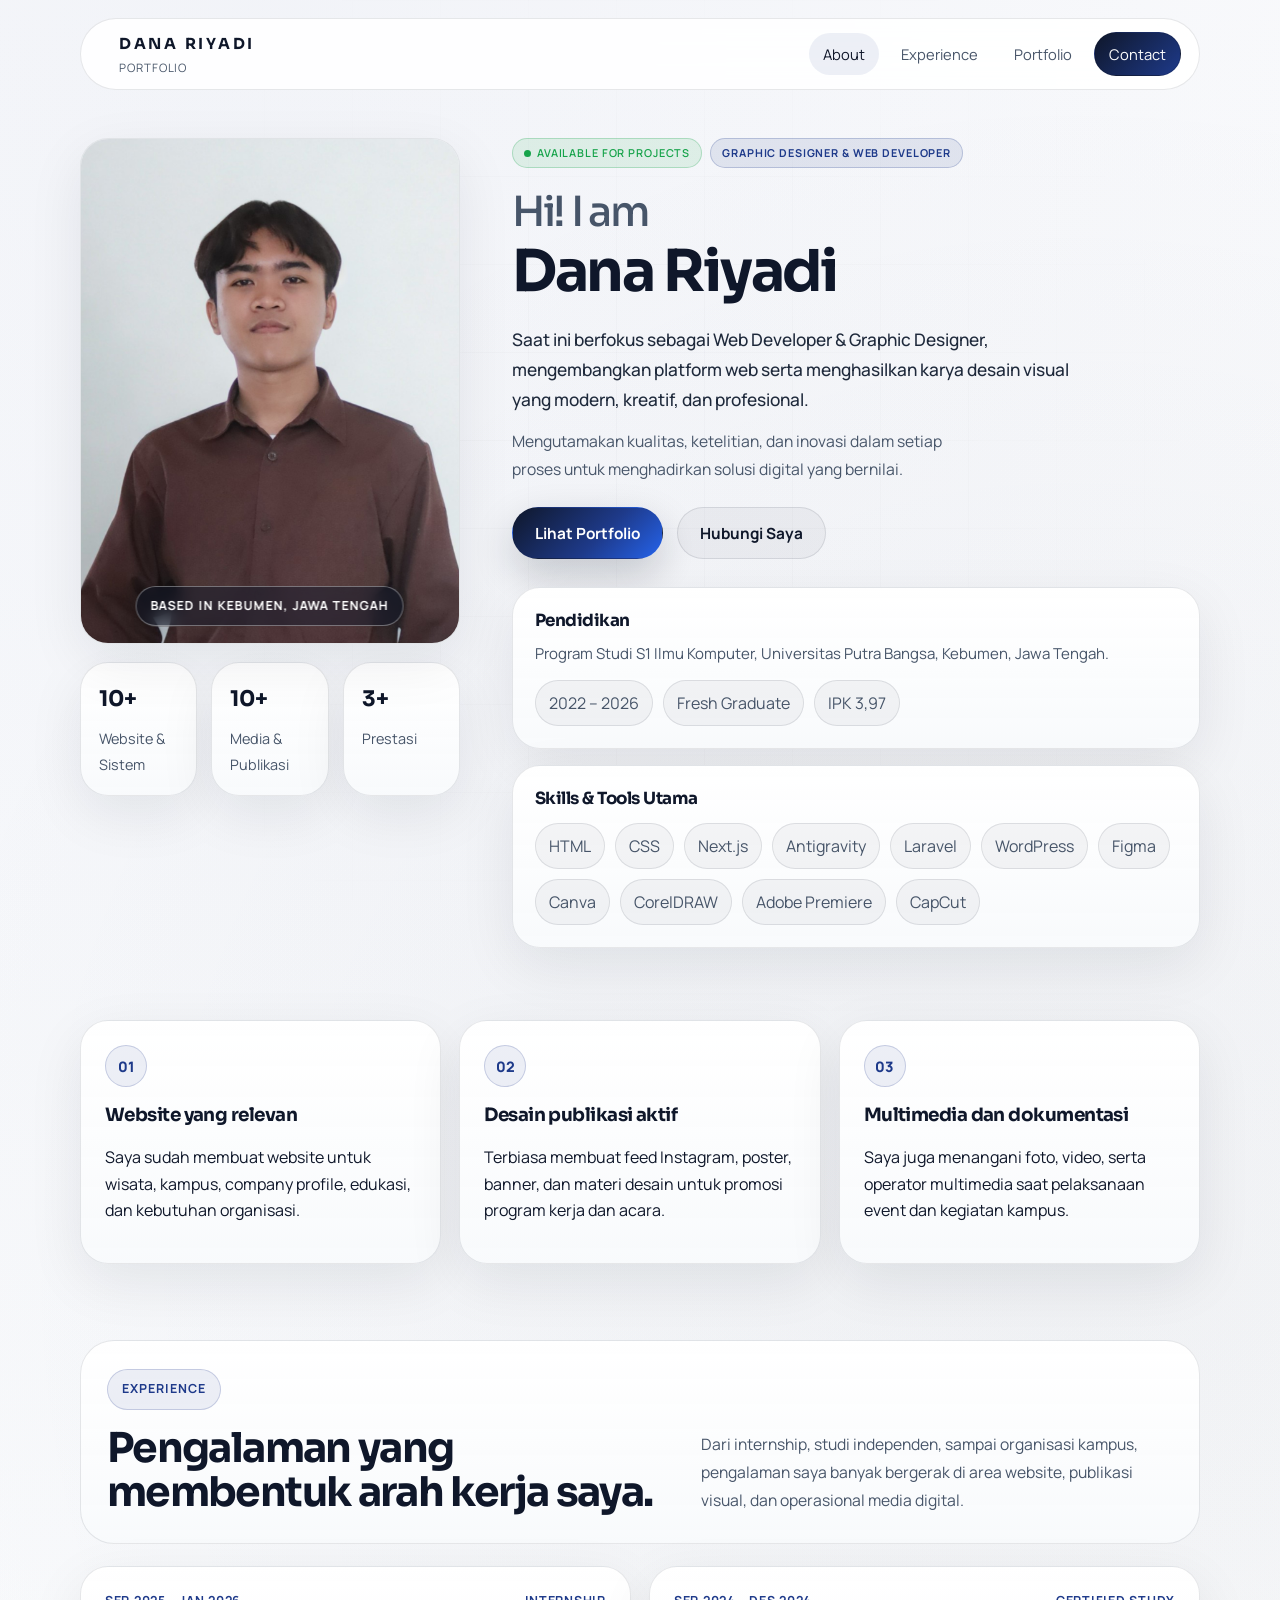
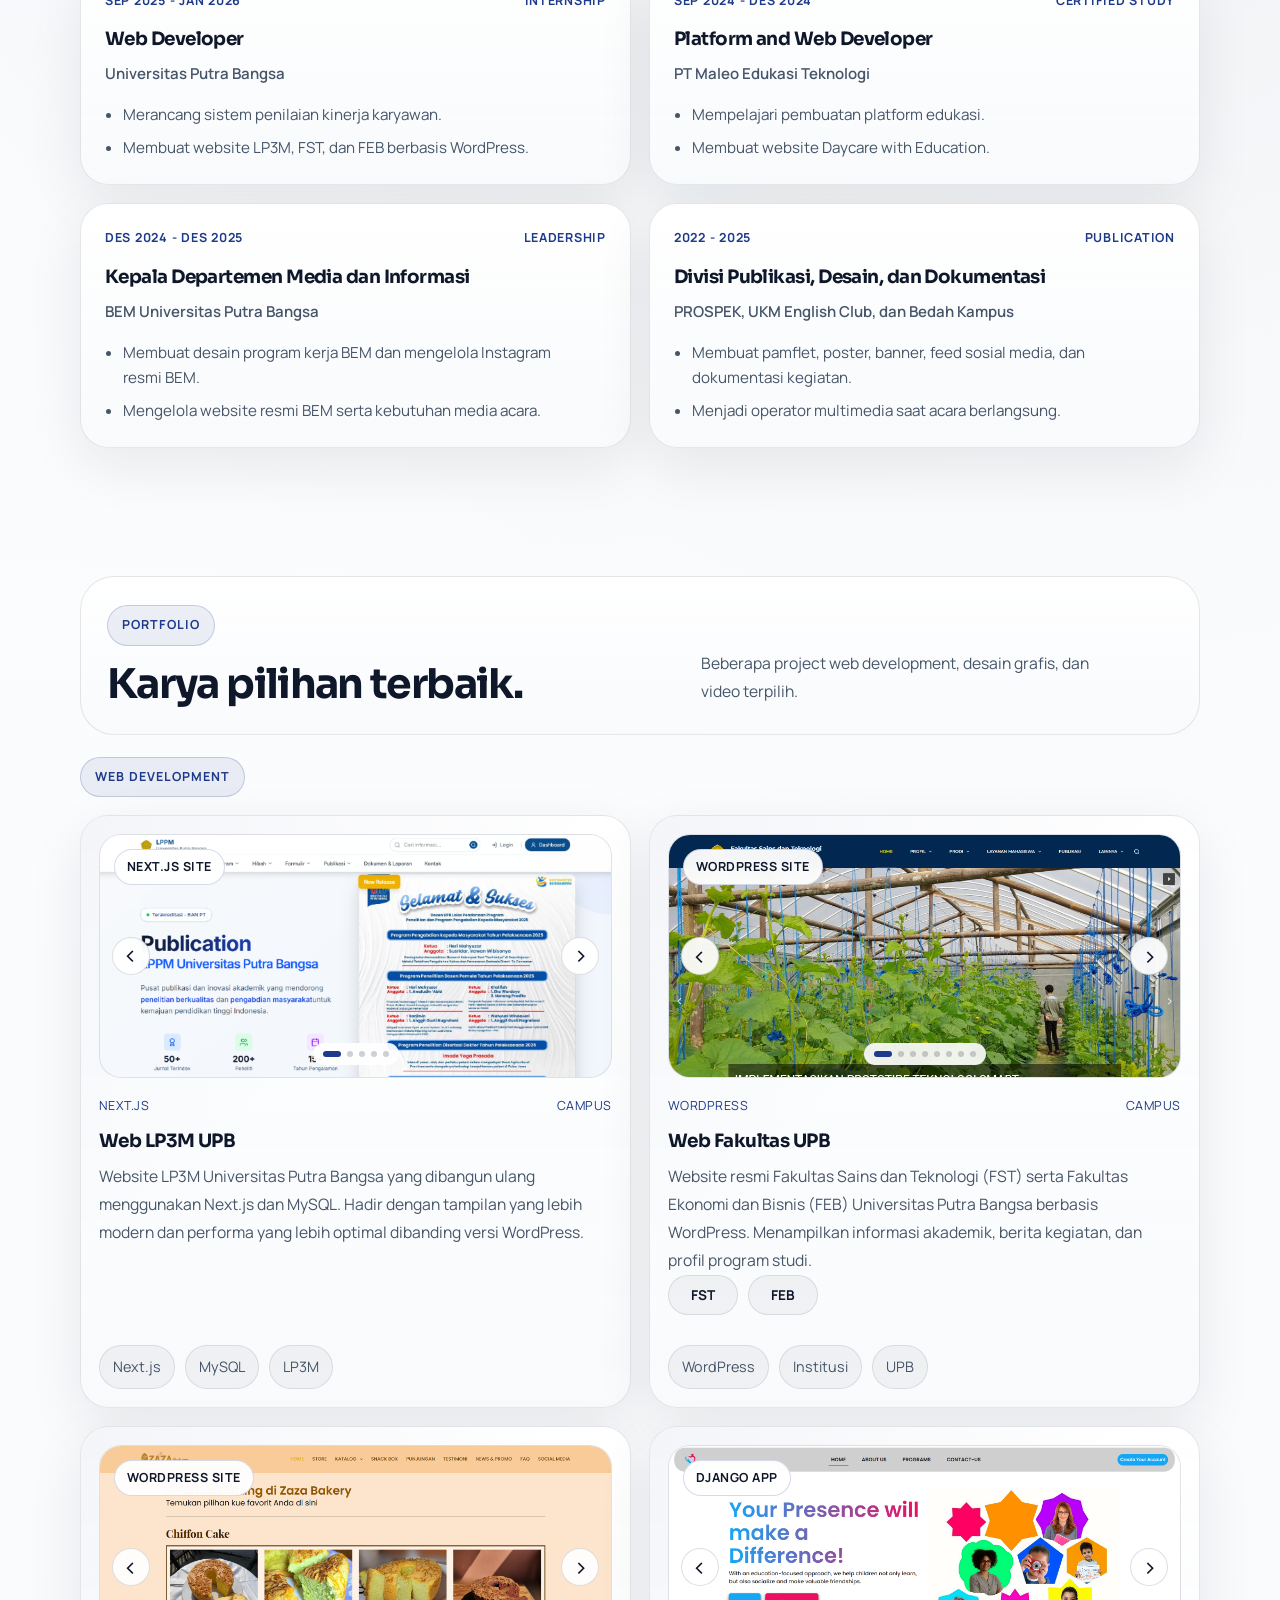
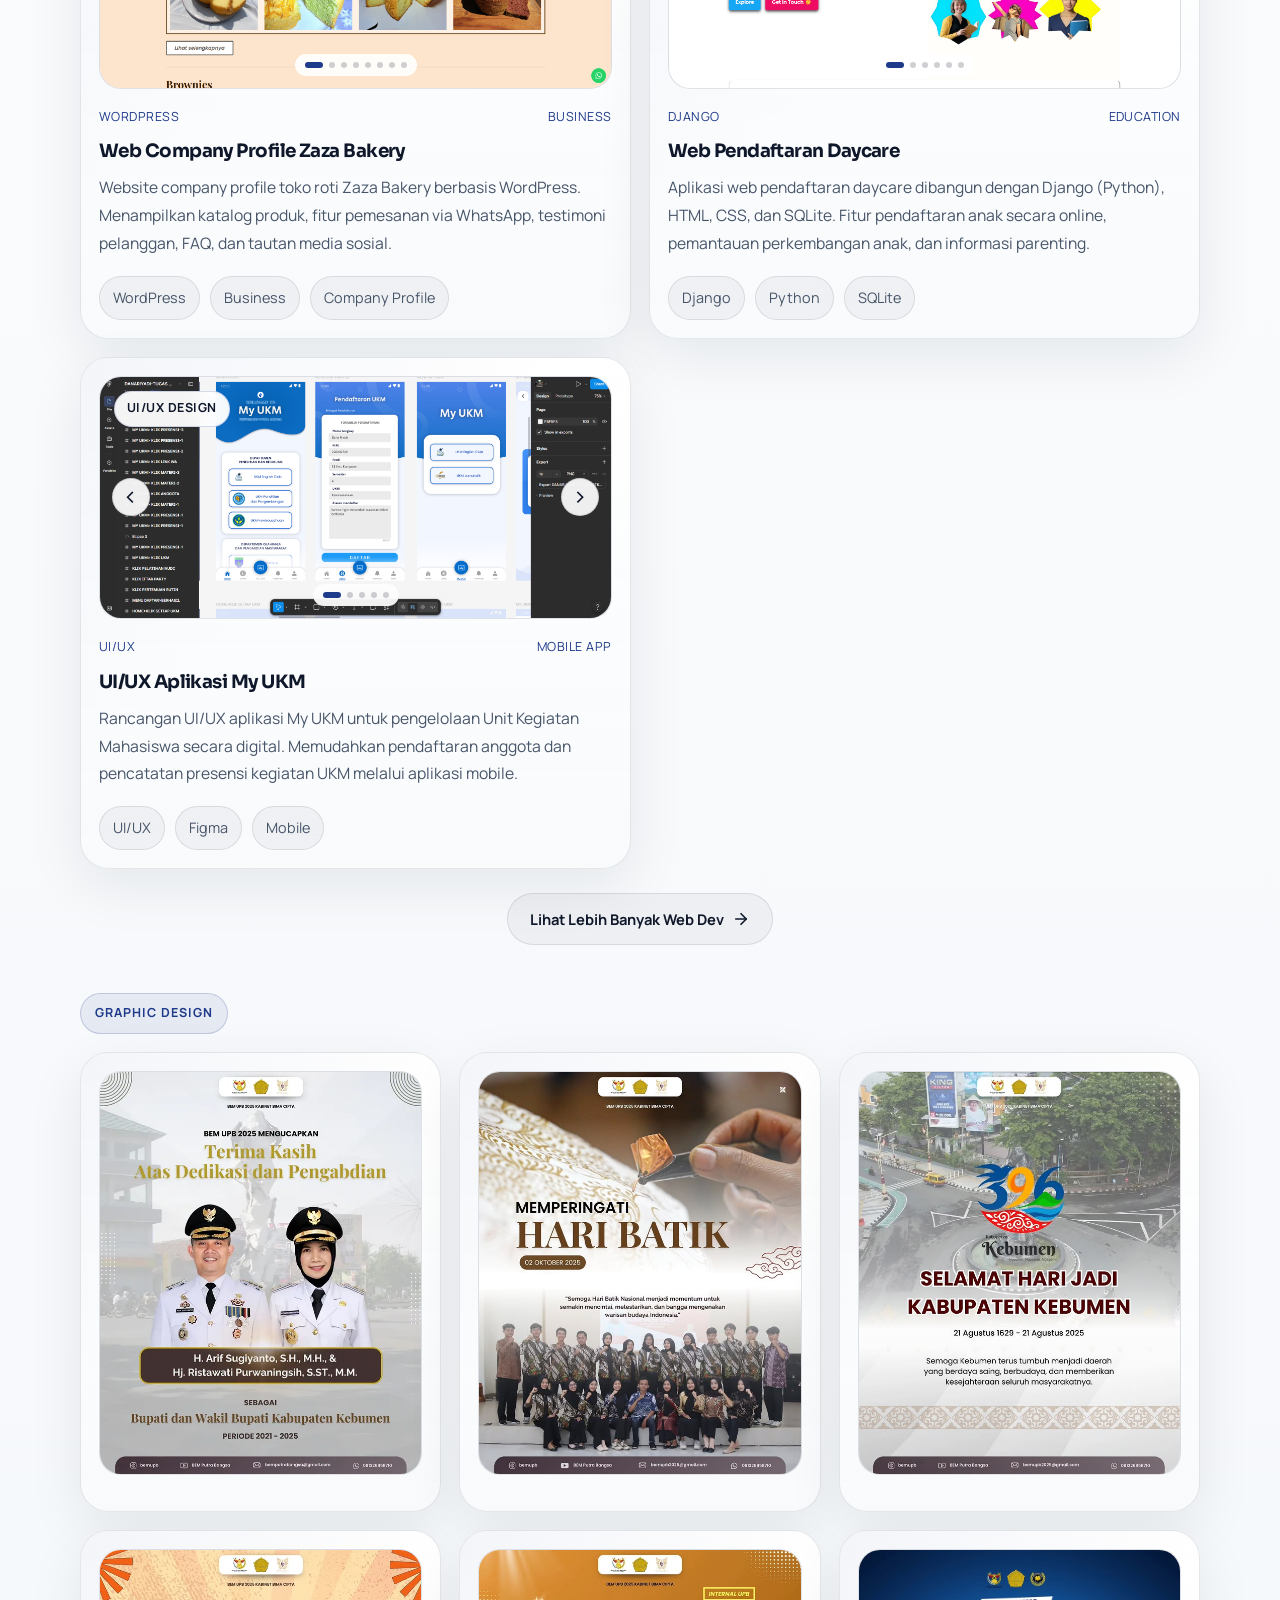
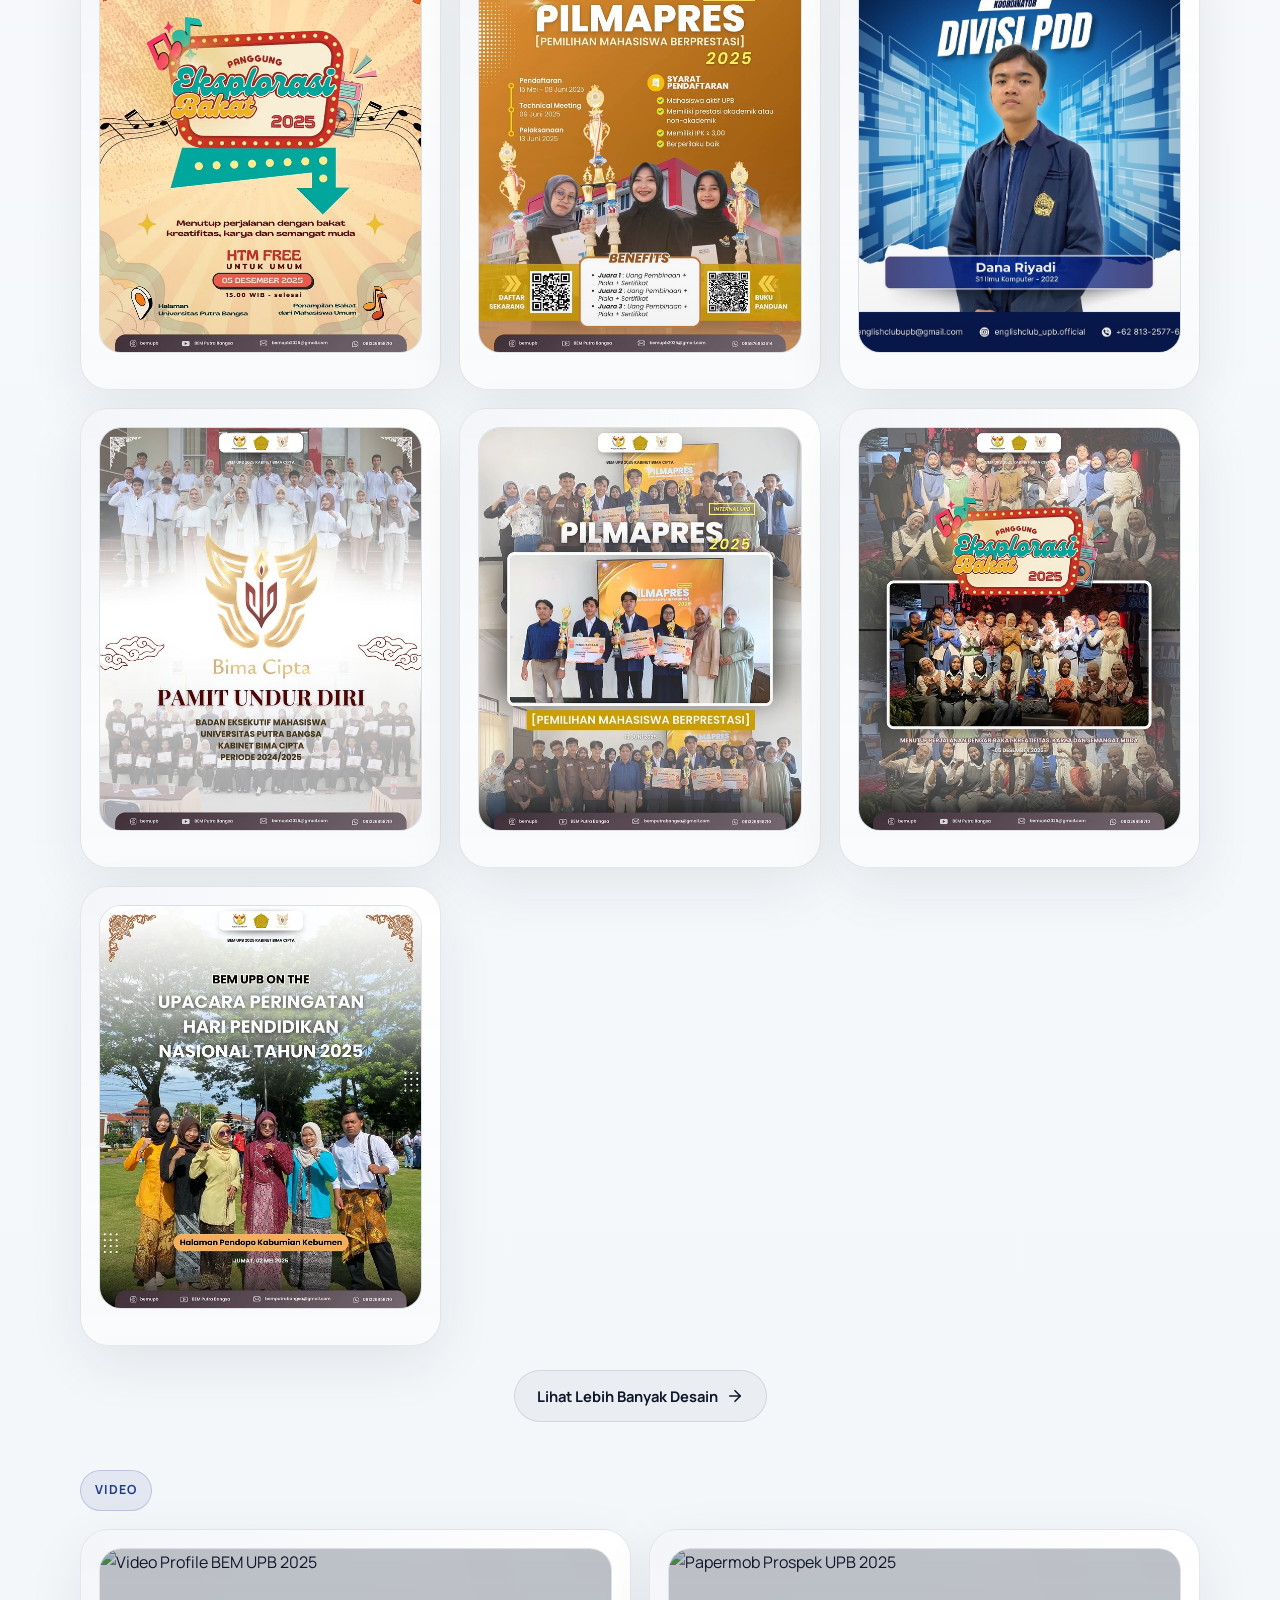
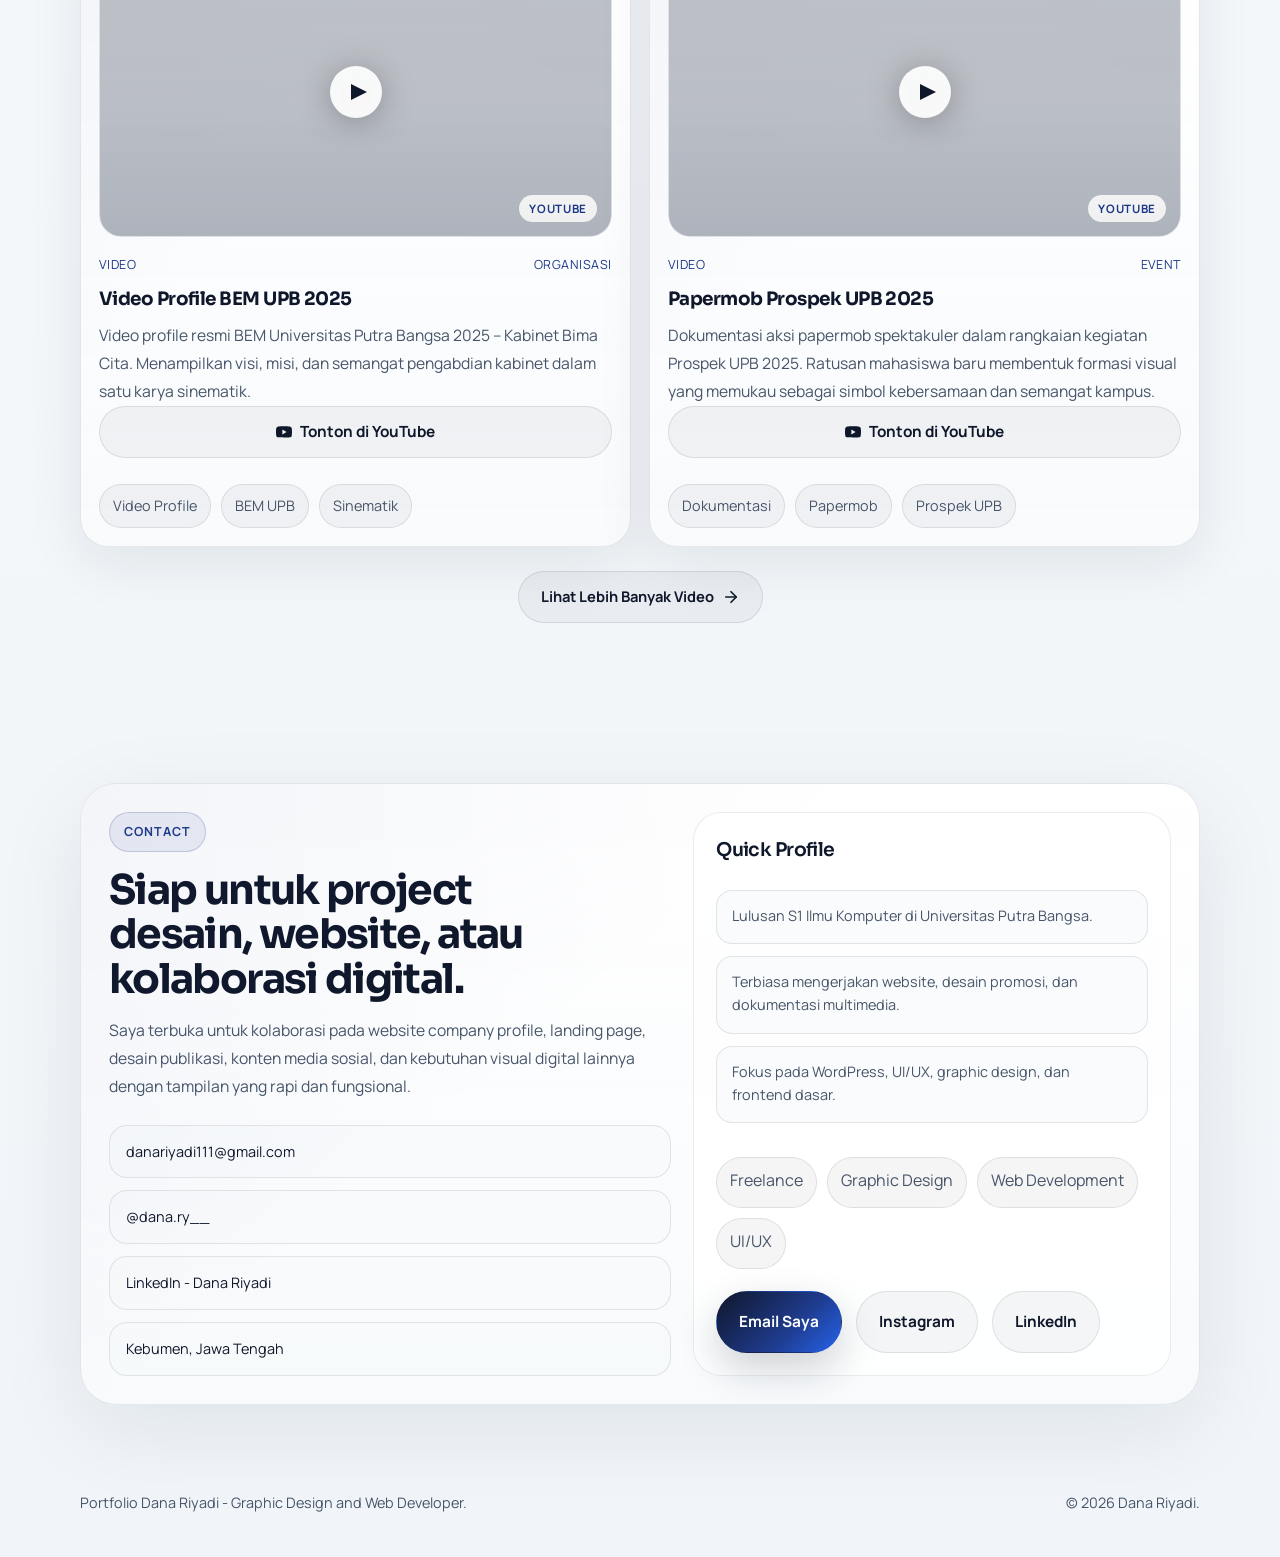
==== index.html @ d09a87e8 "refactor: update brand assets, refine professional credentials, and modernize color palette across p" ====
<!DOCTYPE html>
<html lang="id">
<head>
  <meta charset="UTF-8">
  <meta name="viewport" content="width=device-width, initial-scale=1.0">
  <meta name="description" content="Portfolio Dana Riyadi, graphic designer dan web developer dari Kebumen. Spesialis website, desain visual, UI/UX, dan WordPress.">
  <title>Dana Riyadi</title>
  <link rel="icon" type="image/png" href="assets/projects/logo.png">
  <link rel="preconnect" href="https://fonts.googleapis.com">
  <link rel="preconnect" href="https://fonts.gstatic.com" crossorigin>
  <link href="https://fonts.googleapis.com/css2?family=Manrope:wght@400;500;600;700;800&family=Sora:wght@500;600;700;800&display=swap" rel="stylesheet">
  <link rel="stylesheet" href="style.css">
</head>
<body>
  <div class="page-shell">

    <!-- NAV -->
    <header class="site-header" id="top">
      <div class="container">
        <nav class="nav">
          <a class="brand" href="#about" aria-label="Portfolio Dana Riyadi">
            <span class="brand-copy">
              <strong>DANA RIYADI</strong>
              <small>Portfolio</small>
            </span>
          </a>
          <button class="menu-toggle" type="button" aria-label="Buka menu" aria-expanded="false" aria-controls="nav-menu">
            <span></span>
            <span></span>
          </button>
          <div class="nav-menu" id="nav-menu">
            <a href="#about">About</a>
            <a href="#experience">Experience</a>
            <a href="#portfolio">Portfolio</a>
            <a class="nav-cta" href="#contact">Contact</a>
          </div>
        </nav>
      </div>
    </header>

    <main>

      <!-- HERO / ABOUT (FIRST SECTION) -->
      <section class="section page-hero" id="about">
        <div class="container">
          <div class="about-landing-grid">

            <!-- Foto & Quick Stats -->
            <div class="about-photo-col reveal">
              <div class="about-photo-frame">
                <img src="assets/projects/foto saya.png" alt="Dana Riyadi" class="about-photo" loading="eager">
                <div class="about-photo-badge">
                  <span class="section-label" style="color: #ffffff; border-color: rgba(255,255,255,0.35); background: rgba(15,23,42,0.45); backdrop-filter: blur(8px);">Based in Kebumen, Jawa Tengah</span>
                </div>
              </div>
              <div class="hero-stats" style="margin-top: 18px;">
                <article>
                  <strong>10+</strong>
                  <span>Website &amp; Sistem</span>
                </article>
                <article>
                  <strong>10+</strong>
                  <span>Media &amp; Publikasi</span>
                </article>
                <article>
                  <strong>3+</strong>
                  <span>Prestasi</span>
                </article>
              </div>
            </div>

            <!-- Info & Support Content -->
            <div class="about-info-col">
              <div class="reveal">
                <div style="display: flex; gap: 8px; flex-wrap: wrap; margin-bottom: 22px; align-items: center;">
                  <span class="eyebrow" style="display: inline-flex; align-items: center; gap: 6px; color: #16a34a; background: rgba(22, 163, 74, 0.10); border-color: rgba(22, 163, 74, 0.25); font-weight: 600; font-size: 0.68rem; padding: 5px 11px;">
                    <span style="width: 7px; height: 7px; border-radius: 50%; background: #16a34a; display: inline-block;"></span> AVAILABLE FOR PROJECTS
                  </span>
                  <span class="eyebrow" style="background: rgba(30, 58, 138, 0.10); color: #1E3A8A; border-color: rgba(30, 58, 138, 0.22); font-size: 0.68rem; padding: 5px 11px;">Graphic Designer &amp; Web Developer</span>
                </div>
                <h1 style="font-family: 'Sora', sans-serif; font-size: clamp(2.4rem, 4.5vw, 3.6rem); line-height: 1.1; letter-spacing: -0.04em; margin: 0 0 22px; font-weight: 700;">
                  <span style="display: block; font-weight: 500; font-size: clamp(1.8rem, 3.5vw, 2.6rem); color: var(--muted); margin-bottom: 4px;">Hi! I am</span>
                  <span style="color: var(--text);">Dana Riyadi</span>
                </h1>
                
                <!-- 1. What you do / current position & focus -->
                <p class="hero-lead" style="margin-bottom: 14px; font-size: 1.12rem; line-height: 1.6; color: var(--text); font-weight: 500; max-width: 560px;">
                  Saat ini berfokus sebagai Web Developer &amp; Graphic Designer, mengembangkan platform web serta menghasilkan karya desain visual yang modern, kreatif, dan profesional.
                </p>
                
                <!-- 2. About your background, experience & vibe -->
                <p style="color: var(--muted); line-height: 1.75; font-size: 0.98rem; margin: 0 0 24px; max-width: 480px;">
                  Mengutamakan kualitas, ketelitian, dan inovasi dalam setiap proses untuk menghadirkan solusi digital yang bernilai.
                </p>
                
                <div class="hero-actions" style="margin-top: 0; margin-bottom: 24px;">
                  <a class="button button-primary" href="#portfolio">Lihat Portfolio</a>
                  <a class="button button-secondary" href="#contact">Hubungi Saya</a>
                </div>
              </div>

              <div class="about-info-cards">
                <article class="glass-card reveal" style="padding: 22px;">
                  <h3 style="margin-top: 0; margin-bottom: 8px; font-size: 1.05rem;">Pendidikan</h3>
                  <p style="margin: 0; font-size: 0.94rem;">Program Studi S1 Ilmu Komputer, Universitas Putra Bangsa, Kebumen, Jawa Tengah.</p>
                  <div class="tag-list" style="margin-top: 12px;">
                    <span>2022 – 2026</span>
                    <span>Fresh Graduate</span>
                    <span>IPK 3,97</span>
                  </div>
                </article>

                <article class="glass-card reveal" style="padding: 22px;">
                  <h3 style="margin-top: 0; margin-bottom: 8px; font-size: 1.05rem;">Skills &amp; Tools Utama</h3>
                  <div class="tag-list skill-cloud" style="margin-top: 12px;">
                    <span>HTML</span><span>CSS</span><span>Next.js</span><span>Antigravity</span><span>Laravel</span><span>WordPress</span>
                    <span>Figma</span><span>Canva</span><span>CorelDRAW</span><span>Adobe Premiere</span><span>CapCut</span>
                  </div>
                </article>
              </div>
            </div>

          </div>
        </div>
      </section>

      <!-- FEATURE STRIP -->
      <section class="section feature-strip">
        <div class="container feature-strip__grid">
          <article class="feature-card reveal">
            <span>01</span>
            <h3>Website yang relevan</h3>
            <p>Saya sudah membuat website untuk wisata, kampus, company profile, edukasi, dan kebutuhan organisasi.</p>
          </article>
          <article class="feature-card reveal">
            <span>02</span>
            <h3>Desain publikasi aktif</h3>
            <p>Terbiasa membuat feed Instagram, poster, banner, dan materi desain untuk promosi program kerja dan acara.</p>
          </article>
          <article class="feature-card reveal">
            <span>03</span>
            <h3>Multimedia dan dokumentasi</h3>
            <p>Saya juga menangani foto, video, serta operator multimedia saat pelaksanaan event dan kegiatan kampus.</p>
          </article>
        </div>
      </section>

      <!-- EXPERIENCE -->
      <section class="section process-section" id="experience">
        <div class="container">
          <div class="section-heading section-heading--split reveal">
            <div>
              <span class="section-label">Experience</span>
              <h2>Pengalaman yang membentuk arah kerja saya.</h2>
            </div>
            <p>
              Dari internship, studi independen, sampai organisasi kampus, pengalaman saya banyak bergerak
              di area website, publikasi visual, dan operasional media digital.
            </p>
          </div>
          <div class="experience-grid">
            <article class="glass-card reveal experience-card">
              <div class="experience-meta"><span>Sep 2025 - Jan 2026</span><span>Internship</span></div>
              <h3>Web Developer</h3>
              <h4>Universitas Putra Bangsa</h4>
              <ul class="experience-list">
                <li>Merancang sistem penilaian kinerja karyawan.</li>
                <li>Membuat website LP3M, FST, dan FEB berbasis WordPress.</li>
              </ul>
            </article>
            <article class="glass-card reveal experience-card">
              <div class="experience-meta"><span>Sep 2024 - Des 2024</span><span>Certified Study</span></div>
              <h3>Platform and Web Developer</h3>
              <h4>PT Maleo Edukasi Teknologi</h4>
              <ul class="experience-list">
                <li>Mempelajari pembuatan platform edukasi.</li>
                <li>Membuat website Daycare with Education.</li>
              </ul>
            </article>
            <article class="glass-card reveal experience-card">
              <div class="experience-meta"><span>Des 2024 - Des 2025</span><span>Leadership</span></div>
              <h3>Kepala Departemen Media dan Informasi</h3>
              <h4>BEM Universitas Putra Bangsa</h4>
              <ul class="experience-list">
                <li>Membuat desain program kerja BEM dan mengelola Instagram resmi BEM.</li>
                <li>Mengelola website resmi BEM serta kebutuhan media acara.</li>
              </ul>
            </article>
            <article class="glass-card reveal experience-card">
              <div class="experience-meta"><span>2022 - 2025</span><span>Publication</span></div>
              <h3>Divisi Publikasi, Desain, dan Dokumentasi</h3>
              <h4>PROSPEK, UKM English Club, dan Bedah Kampus</h4>
              <ul class="experience-list">
                <li>Membuat pamflet, poster, banner, feed sosial media, dan dokumentasi kegiatan.</li>
                <li>Menjadi operator multimedia saat acara berlangsung.</li>
              </ul>
            </article>
          </div>
        </div>
      </section>

      <!-- PORTFOLIO -->
      <section class="section" id="portfolio">
        <div class="container">
          <div class="section-heading section-heading--split reveal">
            <div>
              <span class="section-label">Portfolio</span>
              <h2>Karya pilihan terbaik.</h2>
            </div>
            <p>Beberapa project web development, desain grafis, dan video terpilih.</p>
          </div>

          <!-- WEB DEV -->
          <div style="margin-bottom:18px;" class="reveal">
            <span class="section-label">Web Development</span>
          </div>
          <div class="projects-grid" style="align-items:stretch;">

            <!-- LP3M Next.js -->
            <article class="project-card reveal">
              <div class="project-media media-carousel" style="aspect-ratio:1920/912;" data-carousel data-images="assets/projects/webdev/lp3mv2-1.png|assets/projects/webdev/lp3mv2-2.png|assets/projects/webdev/lp3mv2-3.png|assets/projects/webdev/lp3mv2-4.png|assets/projects/webdev/lp3mv2-5.png">
                <img src="assets/projects/webdev/lp3mv2-1.png" alt="Preview Web LP3M UPB Next.js" loading="lazy" decoding="async">
                <span class="project-status">Next.js Site</span>
              </div>
              <div class="project-content" style="display:flex;flex-direction:column;">
                <div class="project-meta"><span>Next.js</span><span>Campus</span></div>
                <h3>Web LP3M UPB</h3>
                <p style="flex:1;">Website LP3M Universitas Putra Bangsa yang dibangun ulang menggunakan Next.js dan MySQL. Hadir dengan tampilan yang lebih modern dan performa yang lebih optimal dibanding versi WordPress.</p>
                <div class="project-tags"><span>Next.js</span><span>MySQL</span><span>LP3M</span></div>
              </div>
            </article>

            <!-- Web Fakultas (FST + FEB gabungan) -->
            <article class="project-card reveal">
              <div class="project-media media-carousel" style="aspect-ratio:1920/912;" data-carousel data-images="assets/projects/webdev/fst1.png|assets/projects/webdev/fst2.png|assets/projects/webdev/fst3.png|assets/projects/webdev/fst4.png|assets/projects/webdev/feb1.png|assets/projects/webdev/feb2.png|assets/projects/webdev/feb3.png|assets/projects/webdev/feb4.png">
                <img src="assets/projects/webdev/fst1.png" alt="Preview Web Fakultas UPB" loading="lazy" decoding="async">
                <span class="project-status">WordPress Site</span>
              </div>
              <div class="project-content" style="display:flex;flex-direction:column;">
                <div class="project-meta"><span>WordPress</span><span>Campus</span></div>
                <h3>Web Fakultas UPB</h3>
                <p style="flex:1;">Website resmi Fakultas Sains dan Teknologi (FST) serta Fakultas Ekonomi dan Bisnis (FEB) Universitas Putra Bangsa berbasis WordPress. Menampilkan informasi akademik, berita kegiatan, dan profil program studi.</p>
                <div style="display:flex;gap:10px;flex-wrap:wrap;margin-bottom:12px;">
                  <a href="https://fst.universitasputrabangsa.ac.id/" target="_blank" rel="noopener" class="button button-secondary" style="display:inline-flex;align-items:center;gap:6px;min-height:40px;font-size:0.85rem;">FST</a>
                  <a href="https://feb.universitasputrabangsa.ac.id/" target="_blank" rel="noopener" class="button button-secondary" style="display:inline-flex;align-items:center;gap:6px;min-height:40px;font-size:0.85rem;">FEB</a>
                </div>
                <div class="project-tags"><span>WordPress</span><span>Institusi</span><span>UPB</span></div>
              </div>
            </article>

            <!-- Zaza Bakery -->
            <article class="project-card reveal">
              <div class="project-media media-carousel" style="aspect-ratio:1920/912;" data-carousel data-images="assets/projects/webdev/zaza1.png|assets/projects/webdev/zaza2.png|assets/projects/webdev/zaza3.png|assets/projects/webdev/zaza4.png|assets/projects/webdev/zaza5.png|assets/projects/webdev/zaza6.png|assets/projects/webdev/zaza7.png|assets/projects/webdev/zaza8.png">
                <img src="assets/projects/webdev/zaza1.png" alt="Preview Web Company Profile Zaza Bakery" loading="lazy" decoding="async">
                <span class="project-status">WordPress Site</span>
              </div>
              <div class="project-content" style="display:flex;flex-direction:column;">
                <div class="project-meta"><span>WordPress</span><span>Business</span></div>
                <h3>Web Company Profile Zaza Bakery</h3>
                <p style="flex:1;">Website company profile toko roti Zaza Bakery berbasis WordPress. Menampilkan katalog produk, fitur pemesanan via WhatsApp, testimoni pelanggan, FAQ, dan tautan media sosial.</p>
                <div class="project-tags"><span>WordPress</span><span>Business</span><span>Company Profile</span></div>
              </div>
            </article>

            <!-- Daycare -->
            <article class="project-card reveal">
              <div class="project-media media-carousel" style="aspect-ratio:1920/912;" data-carousel data-images="assets/projects/webdev/daycare1.png|assets/projects/webdev/daycare2.png|assets/projects/webdev/daycare3.png|assets/projects/webdev/daycare4.png|assets/projects/webdev/daycare5.png|assets/projects/webdev/daycare6.png">
                <img src="assets/projects/webdev/daycare1.png" alt="Preview Web Pendaftaran Daycare" loading="lazy" decoding="async">
                <span class="project-status">Django App</span>
              </div>
              <div class="project-content" style="display:flex;flex-direction:column;">
                <div class="project-meta"><span>Django</span><span>Education</span></div>
                <h3>Web Pendaftaran Daycare</h3>
                <p style="flex:1;">Aplikasi web pendaftaran daycare dibangun dengan Django (Python), HTML, CSS, dan SQLite. Fitur pendaftaran anak secara online, pemantauan perkembangan anak, dan informasi parenting.</p>
                <div class="project-tags"><span>Django</span><span>Python</span><span>SQLite</span></div>
              </div>
            </article>

            <!-- UI/UX My UKM -->
            <article class="project-card reveal">
              <div class="project-media media-carousel" style="aspect-ratio:1920/912;" data-carousel data-images="assets/projects/webdev/ukm1.png|assets/projects/webdev/ukm2.png|assets/projects/webdev/ukm3.png|assets/projects/webdev/ukm4.png|assets/projects/webdev/ukm5.png">
                <img src="assets/projects/webdev/ukm1.png" alt="Preview UI/UX Aplikasi My UKM" loading="lazy" decoding="async">
                <span class="project-status">UI/UX Design</span>
              </div>
              <div class="project-content" style="display:flex;flex-direction:column;">
                <div class="project-meta"><span>UI/UX</span><span>Mobile App</span></div>
                <h3>UI/UX Aplikasi My UKM</h3>
                <p style="flex:1;">Rancangan UI/UX aplikasi My UKM untuk pengelolaan Unit Kegiatan Mahasiswa secara digital. Memudahkan pendaftaran anggota dan pencatatan presensi kegiatan UKM melalui aplikasi mobile.</p>
                <div class="project-tags"><span>UI/UX</span><span>Figma</span><span>Mobile</span></div>
              </div>
            </article>

          </div>

          <!-- BUTTON SUB-SECTION WEB DEV -->
          <div style="text-align: center; margin-top: 24px; margin-bottom: 48px;" class="reveal">
            <a class="button button-secondary" href="portfolio.html?filter=web" style="display: inline-flex; align-items: center; gap: 8px; font-size: 0.92rem;">
              <span>Lihat Lebih Banyak Web Dev</span>
              <svg width="18" height="18" viewBox="0 0 24 24" fill="none" stroke="currentColor" stroke-width="2.2" stroke-linecap="round" stroke-linejoin="round"><line x1="5" y1="12" x2="19" y2="12"></line><polyline points="12 5 19 12 12 19"></polyline></svg>
            </a>
          </div>

          <!-- GRAPHIC DESIGN -->
          <div style="margin-bottom:18px;" class="reveal">
            <span class="section-label">Graphic Design</span>
          </div>
          <div class="projects-grid design-grid">
            <article class="project-card design-card reveal">
              <div class="project-media" style="aspect-ratio:4/5;">
                <img src="assets/projects/design/14.webp" alt="Design 14" loading="lazy" decoding="async">
              </div>
            </article>
            <article class="project-card design-card reveal">
              <div class="project-media" style="aspect-ratio:4/5;">
                <img src="assets/projects/design/31.heic" alt="Design 31" loading="lazy" decoding="async">
              </div>
            </article>
            <article class="project-card design-card reveal">
              <div class="project-media" style="aspect-ratio:4/5;">
                <img src="assets/projects/design/43.jpg" alt="Design 43" loading="lazy" decoding="async">
              </div>
            </article>
            <article class="project-card design-card reveal">
              <div class="project-media" style="aspect-ratio:4/5;">
                <img src="assets/projects/design/120.heic" alt="Design 120" loading="lazy" decoding="async">
              </div>
            </article>
            <article class="project-card design-card reveal">
              <div class="project-media" style="aspect-ratio:4/5;">
                <img src="assets/projects/design/125.jpg" alt="Design 125" loading="lazy" decoding="async">
              </div>
            </article>
            <article class="project-card design-card reveal">
              <div class="project-media" style="aspect-ratio:4/5;">
                <img src="assets/projects/design/560.jpg" alt="Design 560" loading="lazy" decoding="async">
              </div>
            </article>
            <article class="project-card design-card reveal">
              <div class="project-media" style="aspect-ratio:4/5;">
                <img src="assets/projects/design/555.jpg" alt="Design 555" loading="lazy" decoding="async">
              </div>
            </article>
            <article class="project-card design-card reveal">
              <div class="project-media" style="aspect-ratio:4/5;">
                <img src="assets/projects/design/371.jpg" alt="Design 371" loading="lazy" decoding="async">
              </div>
            </article>
            <article class="project-card design-card reveal">
              <div class="project-media" style="aspect-ratio:4/5;">
                <img src="assets/projects/design/352.jpg" alt="Design 352" loading="lazy" decoding="async">
              </div>
            </article>
            <article class="project-card design-card reveal">
              <div class="project-media" style="aspect-ratio:4/5;">
                <img src="assets/projects/design/341.webp" alt="Design 341" loading="lazy" decoding="async">
              </div>
            </article>
          </div>

          <!-- BUTTON SUB-SECTION GRAPHIC DESIGN -->
          <div style="text-align: center; margin-top: 24px; margin-bottom: 48px;" class="reveal">
            <a class="button button-secondary" href="portfolio.html?filter=design" style="display: inline-flex; align-items: center; gap: 8px; font-size: 0.92rem;">
              <span>Lihat Lebih Banyak Desain</span>
              <svg width="18" height="18" viewBox="0 0 24 24" fill="none" stroke="currentColor" stroke-width="2.2" stroke-linecap="round" stroke-linejoin="round"><line x1="5" y1="12" x2="19" y2="12"></line><polyline points="12 5 19 12 12 19"></polyline></svg>
            </a>
          </div>

          <!-- VIDEO -->
          <div style="margin-bottom:18px;" class="reveal">
            <span class="section-label">Video</span>
          </div>
          <div class="projects-grid">
            <article class="project-card reveal">
              <a href="https://www.youtube.com/watch?v=QSQfKe1WLQ4" target="_blank" rel="noopener noreferrer" class="video-thumb-link" aria-label="Tonton Video Profile BEM UPB 2025 di YouTube">
                <div class="project-media video-thumb" style="aspect-ratio:16/9;">
                  <img src="https://img.youtube.com/vi/QSQfKe1WLQ4/maxresdefault.jpg" alt="Video Profile BEM UPB 2025" loading="lazy" decoding="async">
                  <div class="video-play-btn" aria-hidden="true">
                    <svg width="52" height="52" viewBox="0 0 52 52" fill="none" xmlns="http://www.w3.org/2000/svg">
                      <circle cx="26" cy="26" r="26" fill="rgba(255,255,255,0.92)"/>
                      <path d="M21 18l16 8-16 8V18z" fill="#0F172A"/>
                    </svg>
                  </div>
                  <span class="video-yt-badge">YouTube</span>
                </div>
              </a>
              <div class="project-content">
                <div class="project-meta"><span>Video</span><span>Organisasi</span></div>
                <h3>Video Profile BEM UPB 2025</h3>
                <p>Video profile resmi BEM Universitas Putra Bangsa 2025 – Kabinet Bima Cita. Menampilkan visi, misi, dan semangat pengabdian kabinet dalam satu karya sinematik.</p>
                <a href="https://www.youtube.com/watch?v=QSQfKe1WLQ4" target="_blank" rel="noopener" class="button button-secondary" style="display:inline-flex;align-items:center;gap:8px;margin-bottom:8px;">
                  <svg width="16" height="16" viewBox="0 0 24 24" fill="currentColor"><path d="M23.498 6.186a3.016 3.016 0 0 0-2.122-2.136C19.505 3.545 12 3.545 12 3.545s-7.505 0-9.377.505A3.017 3.017 0 0 0 .502 6.186C0 8.07 0 12 0 12s0 3.93.502 5.814a3.016 3.016 0 0 0 2.122 2.136c1.871.505 9.376.505 9.376.505s7.505 0 9.377-.505a3.015 3.015 0 0 0 2.122-2.136C24 15.93 24 12 24 12s0-3.93-.502-5.814zM9.545 15.568V8.432L15.818 12l-6.273 3.568z"/></svg>
                  Tonton di YouTube
                </a>
                <div class="project-tags"><span>Video Profile</span><span>BEM UPB</span><span>Sinematik</span></div>
              </div>
            </article>

            <article class="project-card reveal">
              <a href="https://www.youtube.com/watch?v=WlWO-FxSLHY" target="_blank" rel="noopener noreferrer" class="video-thumb-link" aria-label="Tonton Papermob Prospek UPB 2025 di YouTube">
                <div class="project-media video-thumb" style="aspect-ratio:16/9;">
                  <img src="https://img.youtube.com/vi/WlWO-FxSLHY/maxresdefault.jpg" alt="Papermob Prospek UPB 2025" loading="lazy" decoding="async">
                  <div class="video-play-btn" aria-hidden="true">
                    <svg width="52" height="52" viewBox="0 0 52 52" fill="none" xmlns="http://www.w3.org/2000/svg">
                      <circle cx="26" cy="26" r="26" fill="rgba(255,255,255,0.92)"/>
                      <path d="M21 18l16 8-16 8V18z" fill="#0F172A"/>
                    </svg>
                  </div>
                  <span class="video-yt-badge">YouTube</span>
                </div>
              </a>
              <div class="project-content">
                <div class="project-meta"><span>Video</span><span>Event</span></div>
                <h3>Papermob Prospek UPB 2025</h3>
                <p>Dokumentasi aksi papermob spektakuler dalam rangkaian kegiatan Prospek UPB 2025. Ratusan mahasiswa baru membentuk formasi visual yang memukau sebagai simbol kebersamaan dan semangat kampus.</p>
                <a href="https://www.youtube.com/watch?v=WlWO-FxSLHY" target="_blank" rel="noopener" class="button button-secondary" style="display:inline-flex;align-items:center;gap:8px;margin-bottom:8px;">
                  <svg width="16" height="16" viewBox="0 0 24 24" fill="currentColor"><path d="M23.498 6.186a3.016 3.016 0 0 0-2.122-2.136C19.505 3.545 12 3.545 12 3.545s-7.505 0-9.377.505A3.017 3.017 0 0 0 .502 6.186C0 8.07 0 12 0 12s0 3.93.502 5.814a3.016 3.016 0 0 0 2.122 2.136c1.871.505 9.376.505 9.376.505s7.505 0 9.377-.505a3.015 3.015 0 0 0 2.122-2.136C24 15.93 24 12 24 12s0-3.93-.502-5.814zM9.545 15.568V8.432L15.818 12l-6.273 3.568z"/></svg>
                  Tonton di YouTube
                </a>
                <div class="project-tags"><span>Dokumentasi</span><span>Papermob</span><span>Prospek UPB</span></div>
              </div>
            </article>
          </div>

          <!-- BUTTON SUB-SECTION VIDEO -->
          <div style="text-align: center; margin-top: 24px; margin-bottom: 32px;" class="reveal">
            <a class="button button-secondary" href="portfolio.html?filter=video" style="display: inline-flex; align-items: center; gap: 8px; font-size: 0.92rem;">
              <span>Lihat Lebih Banyak Video</span>
              <svg width="18" height="18" viewBox="0 0 24 24" fill="none" stroke="currentColor" stroke-width="2.2" stroke-linecap="round" stroke-linejoin="round"><line x1="5" y1="12" x2="19" y2="12"></line><polyline points="12 5 19 12 12 19"></polyline></svg>
            </a>
          </div>

        </div>
      </section>

      <!-- CONTACT -->
      <section class="section" id="contact">
        <div class="container">
          <div class="contact-panel reveal">
            <div class="contact-copy">
              <span class="section-label">Contact</span>
              <h2>Siap untuk project desain, website, atau kolaborasi digital.</h2>
              <p>
                Saya terbuka untuk kolaborasi pada website company profile, landing page, desain publikasi,
                konten media sosial, dan kebutuhan visual digital lainnya dengan tampilan yang rapi dan fungsional.
              </p>
              <div class="contact-list">
                <a href="mailto:danariyadi111@gmail.com">danariyadi111@gmail.com</a>
                <a href="https://www.instagram.com/dana.ry__" target="_blank" rel="noreferrer">@dana.ry__</a>
                <a href="https://www.linkedin.com/in/dana-riyadi-aab14333b" target="_blank" rel="noreferrer">LinkedIn - Dana Riyadi</a>
                <a href="https://maps.google.com/?q=Kebumen%2C%20Jawa%20Tengah" target="_blank" rel="noreferrer">Kebumen, Jawa Tengah</a>
              </div>
            </div>
            <div class="contact-form contact-side">
              <h3>Quick Profile</h3>
              <ul class="value-list compact-list">
                <li>Lulusan S1 Ilmu Komputer di Universitas Putra Bangsa.</li>
                <li>Terbiasa mengerjakan website, desain promosi, dan dokumentasi multimedia.</li>
                <li>Fokus pada WordPress, UI/UX, graphic design, dan frontend dasar.</li>
              </ul>
              <div class="tag-list">
                <span>Freelance</span>
                <span>Graphic Design</span>
                <span>Web Development</span>
                <span>UI/UX</span>
              </div>
              <div class="contact-actions">
                <a class="button button-primary" href="mailto:danariyadi111@gmail.com">Email Saya</a>
                <a class="button button-secondary" href="https://www.instagram.com/dana.ry__" target="_blank" rel="noreferrer">Instagram</a>
                <a class="button button-secondary" href="https://www.linkedin.com/in/dana-riyadi-aab14333b" target="_blank" rel="noreferrer">LinkedIn</a>
              </div>
            </div>
          </div>
        </div>
      </section>

    </main>

    <footer class="site-footer">
      <div class="container footer-content">
        <p>Portfolio Dana Riyadi - Graphic Design and Web Developer.</p>
        <p>&copy; <span id="year"></span> Dana Riyadi.</p>
      </div>
    </footer>
  </div>

  <script src="script.js"></script>
</body>
</html>
---- style.css ----
:root {
  --bg: #ffffff;
  --bg-alt: #f8fafc;
  --surface: rgba(255, 255, 255, 0.96);
  --surface-strong: rgba(255, 255, 255, 0.99);
  --surface-soft: rgba(15, 23, 42, 0.03);
  --text: #0f172a;
  --muted: #475569;
  --line: rgba(15, 23, 42, 0.10);
  --line-strong: rgba(15, 23, 42, 0.24);
  --accent: #0f172a;
  --accent-soft: #1e3a8a;
  --accent-fade: rgba(30, 58, 138, 0.08);
  --success: #1e3a8a;
  --shadow: 0 18px 56px rgba(15, 23, 42, 0.08);
  --radius-lg: 28px;
  --radius-md: 20px;
  --radius-sm: 14px;
  --container: min(1120px, calc(100% - 32px));
}

*,
*::before,
*::after {
  box-sizing: border-box;
}

html {
  scroll-behavior: smooth;
}

body {
  margin: 0;
  min-height: 100vh;
  overflow-x: hidden;
  font-family: "Manrope", sans-serif;
  font-size: 16px;
  line-height: 1.65;
  color: var(--text);
  background:
    radial-gradient(circle at var(--pointer-x, 20%) var(--pointer-y, 0%), rgba(30, 58, 138, 0.06), transparent 28%),
    radial-gradient(circle at 84% 16%, rgba(15, 23, 42, 0.04), transparent 18%),
    linear-gradient(180deg, #ffffff 0%, #f8fafc 45%, #f1f5f9 100%);
}

h1,
h2,
h3,
h4 {
  text-wrap: balance;
}

p,
li {
  text-wrap: pretty;
}

body::before {
  content: "";
  position: fixed;
  inset: 0;
  pointer-events: none;
  background-image:
    linear-gradient(rgba(15, 23, 42, 0.04) 1px, transparent 1px),
    linear-gradient(90deg, rgba(15, 23, 42, 0.04) 1px, transparent 1px);
  background-size: 88px 88px;
  mask-image: radial-gradient(circle at center, rgba(0, 0, 0, 0.95), transparent 82%);
  opacity: 0.6;
}

img {
  max-width: 100%;
  display: block;
}

a {
  color: inherit;
  text-decoration: none;
}

button,
input,
textarea {
  font: inherit;
}

button {
  cursor: pointer;
}

.page-shell {
  position: relative;
  isolation: isolate;
}

.container {
  width: var(--container);
  margin: 0 auto;
}

.section {
  padding: 64px 0;
}

.site-header {
  position: sticky;
  top: 0;
  z-index: 20;
  padding: 18px 0 0;
}

.site-header.scrolled .nav {
  background: rgba(255, 255, 255, 0.96);
  border-color: rgba(15, 23, 42, 0.14);
  box-shadow: 0 20px 50px rgba(15, 23, 42, 0.08);
}

.nav {
  display: flex;
  align-items: center;
  justify-content: space-between;
  gap: 20px;
  padding: 12px 18px;
  border: 1px solid var(--line);
  border-radius: 999px;
  background: rgba(255, 255, 255, 0.90);
  backdrop-filter: blur(18px);
  transition: background 180ms ease, border-color 180ms ease, box-shadow 180ms ease;
}

.brand {
  display: inline-flex;
  align-items: center;
  gap: 12px;
  margin-left: 20px;
  margin-right: 24px;
}

.brand-logo {
  height: 38px;
  width: auto;
  object-fit: contain;
  display: block;
}

.brand-mark {
  width: 18px;
  height: 18px;
  border-radius: 6px;
  background: linear-gradient(135deg, #0F172A, #1E3A8A);
  box-shadow: 0 0 0 6px rgba(30, 58, 138, 0.10);
}

.brand-copy {
  display: grid;
  gap: 2px;
}

.brand-copy strong {
  font-family: "Sora", sans-serif;
  font-size: 0.95rem;
  letter-spacing: 0.18em;
}

.brand-copy small {
  color: var(--muted);
  font-size: 0.72rem;
  letter-spacing: 0.08em;
  text-transform: uppercase;
}

.nav-menu {
  display: flex;
  align-items: center;
  gap: 8px;
}

.nav-menu a {
  padding: 9px 14px;
  border-radius: 999px;
  color: var(--muted);
  font-size: 0.92rem;
  transition: color 180ms ease, background 180ms ease;
}

.nav-menu a:hover,
.nav-menu a.active {
  color: var(--text);
  background: rgba(30, 58, 138, 0.08);
}

.nav-cta {
  border: 1px solid rgba(15, 23, 42, 0.2);
  color: #ffffff !important;
  background: linear-gradient(135deg, #0F172A, #1E3A8A);
}

.menu-toggle {
  display: none;
  width: 48px;
  height: 48px;
  border: 1px solid var(--line);
  border-radius: 50%;
  background: rgba(15, 23, 42, 0.05);
  align-items: center;
  justify-content: center;
  gap: 5px;
  flex-direction: column;
}

.menu-toggle span {
  width: 18px;
  height: 2px;
  border-radius: 999px;
  background: var(--text);
  transition: transform 180ms ease, opacity 180ms ease;
}

.menu-toggle.is-open span:first-child {
  transform: translateY(3.5px) rotate(45deg);
}

.menu-toggle.is-open span:last-child {
  transform: translateY(-3.5px) rotate(-45deg);
}

.hero {
  padding-top: 48px;
}

.hero-grid {
  display: grid;
  grid-template-columns: minmax(0, 1.05fr) minmax(340px, 0.95fr);
  gap: 40px;
  align-items: center;
}

.hero-copy {
  max-width: 620px;
  display: grid;
  align-content: start;
}

.eyebrow,
.section-label,
.showcase-badge {
  display: inline-flex;
  align-items: center;
  gap: 8px;
  width: fit-content;
  padding: 9px 14px;
  border: 1px solid rgba(30, 58, 138, 0.2);
  border-radius: 999px;
  background: rgba(30, 58, 138, 0.08);
  color: #1E3A8A;
  font-size: 0.78rem;
  font-weight: 700;
  letter-spacing: 0.08em;
  text-transform: uppercase;
}

.hero-copy h1,
.section-heading h1,
.contact-copy h1,
.section-heading h2,
.contact-copy h2 {
  margin: 16px 0;
  font-family: "Sora", sans-serif;
  line-height: 1.08;
  letter-spacing: -0.04em;
}

.hero-copy h1 {
  max-width: 9ch;
  margin-bottom: 12px;
  font-size: clamp(2.35rem, 4.7vw, 3.85rem);
}

.hero-copy p,
.section-heading p,
.glass-card p,
.service-card p,
.project-card p,
.process-card p,
.contact-copy p {
  margin: 0;
  color: var(--muted);
  line-height: 1.78;
  font-size: 0.98rem;
}

.hero-copy p,
.section-heading p,
.contact-copy p {
  max-width: 60ch;
}

.hero-lead {
  max-width: 52ch;
  color: #1e293b !important;
  font-size: 1.08rem !important;
  font-weight: 600;
  line-height: 1.72 !important;
}

.hero-lead + p {
  margin-top: 14px;
}

.hero-actions {
  display: flex;
  flex-wrap: wrap;
  gap: 14px;
  margin-top: 24px;
}

.button {
  display: inline-flex;
  align-items: center;
  justify-content: center;
  min-height: 52px;
  padding: 0 22px;
  border-radius: 999px;
  border: 1px solid transparent;
  font-weight: 700;
  font-size: 0.96rem;
  transition: transform 180ms ease, box-shadow 180ms ease, border-color 180ms ease, background 180ms ease;
}

.button:hover {
  transform: translateY(-2px);
}

.button-primary {
  background: linear-gradient(135deg, #0F172A 0%, #1E3A8A 58%, #2563EB 100%);
  color: #ffffff;
  box-shadow: 0 16px 40px rgba(15, 23, 42, 0.20);
}

.button-secondary {
  border-color: var(--line);
  background: rgba(15, 23, 42, 0.04);
  color: var(--text);
}

.hero-stats {
  display: grid;
  grid-template-columns: repeat(3, minmax(0, 1fr));
  gap: 14px;
  margin-top: 26px;
}

.hero-stats article,
.feature-card,
.glass-card,
.service-card,
.project-card,
.process-card {
  border: 1px solid var(--line);
  border-radius: var(--radius-lg);
  background: linear-gradient(180deg, rgba(255, 255, 255, 0.98), rgba(248, 250, 252, 0.95));
  box-shadow: var(--shadow);
}

.hero-stats article {
  padding: 18px;
}

.hero-stats strong {
  display: block;
  margin-bottom: 8px;
  font-family: "Sora", sans-serif;
  font-size: 1.35rem;
}

.hero-stats span {
  color: var(--muted);
  line-height: 1.6;
  font-size: 0.9rem;
}

.hero-panel {
  position: relative;
  min-height: 590px;
  padding: 20px;
  border: 1px solid rgba(15, 23, 42, 0.10);
  border-radius: 34px;
  background:
    linear-gradient(160deg, rgba(255, 255, 255, 0.99), rgba(248, 250, 252, 0.97)),
    radial-gradient(circle at top right, rgba(30, 58, 138, 0.06), transparent 26%);
  overflow: hidden;
  box-shadow: 0 28px 90px rgba(15, 23, 42, 0.08);
}

.hero-panel__blur {
  position: absolute;
  width: 320px;
  height: 320px;
  right: -80px;
  top: -80px;
  border-radius: 50%;
  background: radial-gradient(circle, rgba(30, 58, 138, 0.15), transparent 66%);
  filter: blur(16px);
  opacity: 0.6;
}

.hero-panel__top {
  position: relative;
  z-index: 1;
  display: flex;
  align-items: center;
  justify-content: space-between;
  gap: 12px;
  padding-bottom: 18px;
  border-bottom: 1px solid rgba(15, 23, 42, 0.10);
}

.hero-panel__top p {
  margin: 0;
  color: var(--muted);
  font-size: 0.9rem;
}

.window-dots {
  display: flex;
  gap: 7px;
}

.window-dots span {
  width: 10px;
  height: 10px;
  border-radius: 50%;
  background: rgba(15, 23, 42, 0.16);
}

.window-dots span:first-child {
  background: #0F172A;
}

.window-dots span:nth-child(2) {
  background: rgba(30, 58, 138, 0.60);
}

.hero-showcase {
  position: relative;
  z-index: 1;
  margin-top: 24px;
  padding: 24px;
  border: 1px solid rgba(15, 23, 42, 0.08);
  border-radius: 30px;
  background:
    linear-gradient(180deg, rgba(255, 255, 255, 0.90), rgba(248, 250, 252, 0.85));
}

.showcase-badge {
  margin-bottom: 18px;
}

.hero-showcase h2 {
  margin: 0 0 14px;
  font-family: "Sora", sans-serif;
  font-size: clamp(1.65rem, 2.4vw, 2.15rem);
  line-height: 1.12;
  letter-spacing: -0.04em;
}

.hero-showcase p {
  margin: 0;
  max-width: 48ch;
  color: var(--muted);
  line-height: 1.8;
}

.showcase-grid {
  display: grid;
  grid-template-columns: repeat(2, minmax(0, 1fr));
  gap: 14px;
  margin-top: 22px;
}

.showcase-card {
  padding: 15px 17px;
  border-radius: 20px;
  background: rgba(255, 255, 255, 0.90);
  border: 1px solid rgba(15, 23, 42, 0.08);
}

.showcase-card span,
.project-meta,
.project-tags span,
.contact-list a,
.service-icon,
.filter-button,
.process-card span,
.feature-card span,
.value-list li {
  font-size: 0.9rem;
}

.showcase-card span {
  display: block;
  margin-bottom: 8px;
  color: var(--muted);
}

.showcase-card strong {
  display: block;
  font-size: 0.96rem;
  line-height: 1.55;
}

.showcase-card.wide {
  grid-column: 1 / -1;
}

.floating-tag {
  position: absolute;
  z-index: 2;
  padding: 12px 16px;
  border: 1px solid rgba(30, 58, 138, 0.18);
  border-radius: 999px;
  background: rgba(255, 255, 255, 0.96);
  box-shadow: 0 18px 40px rgba(15, 23, 42, 0.10);
  color: #0F172A;
  font-weight: 700;
}

.floating-tag--one {
  top: 92px;
  right: 24px;
}

.floating-tag--two {
  bottom: 140px;
  right: 26px;
}

.floating-tag--three {
  bottom: 32px;
  left: 24px;
}

.feature-strip {
  padding-top: 8px;
}

.feature-strip__grid,
.services-grid,
.projects-grid,
.process-grid {
  display: grid;
  gap: 18px;
}

.feature-strip__grid,
.services-grid,
.process-grid {
  grid-template-columns: repeat(3, minmax(0, 1fr));
}

.feature-card,
.service-card,
.process-card {
  padding: 24px;
}

.feature-card span,
.process-card span {
  display: inline-flex;
  width: 42px;
  height: 42px;
  align-items: center;
  justify-content: center;
  border-radius: 50%;
  background: rgba(30, 58, 138, 0.08);
  border: 1px solid rgba(30, 58, 138, 0.20);
  color: #1E3A8A;
  font-weight: 800;
}

.feature-card h3,
.glass-card h3,
.service-card h3,
.project-card h3,
.process-card h3 {
  margin: 16px 0 10px;
  font-family: "Sora", sans-serif;
  font-size: 1.15rem;
  line-height: 1.35;
  letter-spacing: -0.03em;
}

.about-grid {
  display: grid;
  grid-template-columns: minmax(0, 1fr) minmax(320px, 0.88fr);
  gap: 22px;
  align-items: start;
}

.section-heading {
  padding: 28px 26px;
  border: 1px solid var(--line);
  border-radius: 34px;
  background: linear-gradient(180deg, rgba(255, 255, 255, 0.98), rgba(248, 250, 252, 0.95));
}

.section-heading h2,
.section-heading h1,
.contact-copy h1,
.contact-copy h2 {
  font-size: clamp(1.9rem, 3.2vw, 2.7rem);
}

.page-hero {
  padding-top: 48px;
}

.portfolio-link {
  color: inherit;
}

.project-media--placeholder {
  display: grid;
  place-items: center;
  padding: 24px;
  text-align: center;
}

.project-media--placeholder strong {
  position: relative;
  z-index: 1;
  font-family: "Sora", sans-serif;
  font-size: 1.25rem;
  line-height: 1.3;
  letter-spacing: -0.03em;
}

.achievement-stack {
  display: grid;
  gap: 18px;
}

.section-heading--split {
  display: grid;
  grid-template-columns: minmax(0, 1.1fr) minmax(280px, 0.9fr);
  gap: 18px;
  align-items: end;
  margin-bottom: 22px;
}

.section-heading--split h2 {
  margin-bottom: 0;
}

.about-stack {
  display: grid;
  gap: 18px;
}

.tools-card {
  margin-top: 18px;
}

.glass-card {
  padding: 24px;
}

.tag-list,
.project-tags {
  display: flex;
  flex-wrap: wrap;
  gap: 10px;
  margin-top: 18px;
}

.tag-list span,
.project-tags span,
.filter-button {
  padding: 9px 13px;
  border-radius: 999px;
  border: 1px solid rgba(15, 23, 42, 0.10);
  background: rgba(15, 23, 42, 0.04);
  color: var(--muted);
}

.value-list {
  margin: 18px 0 0;
  padding: 0;
  list-style: none;
  display: grid;
  gap: 12px;
}

.value-list li {
  padding: 13px 15px;
  border-radius: 16px;
  border: 1px solid rgba(15, 23, 42, 0.10);
  background: rgba(248, 250, 252, 0.80);
  color: var(--muted);
  line-height: 1.6;
}

.skill-cloud {
  margin-top: 18px;
}

.service-card {
  position: relative;
  overflow: hidden;
}

.service-card::before,
.project-card::before,
.contact-panel::before {
  content: "";
  position: absolute;
  inset: 0;
  background: linear-gradient(140deg, rgba(30, 58, 138, 0.05), transparent 42%);
  pointer-events: none;
}

.service-icon {
  display: inline-flex;
  width: 56px;
  height: 56px;
  align-items: center;
  justify-content: center;
  border-radius: 18px;
  background: rgba(30, 58, 138, 0.08);
  border: 1px solid rgba(30, 58, 138, 0.20);
  color: #1E3A8A;
  font-weight: 800;
}

.work-overview {
  margin-bottom: 22px;
}

.work-overview p {
  max-width: 66ch;
}

.filter-bar {
  display: flex;
  flex-wrap: wrap;
  gap: 12px;
  margin-bottom: 22px;
}

.filter-button {
  min-height: 44px;
  color: var(--muted);
  transition: border-color 180ms ease, color 180ms ease, background 180ms ease, transform 180ms ease;
}

.filter-button:hover,
.filter-button.active {
  border-color: rgba(30, 58, 138, 0.30);
  background: rgba(30, 58, 138, 0.10);
  color: #0f172a;
}

.project-card.is-hidden {
  display: none !important;
}

.projects-grid {
  grid-template-columns: repeat(2, minmax(0, 1fr));
  align-items: start;
}

.design-grid {
  grid-template-columns: repeat(3, minmax(0, 1fr));
}

.design-grid .project-media {
  aspect-ratio: 4 / 5;
}

.design-card {
  gap: 0;
}

.design-card .project-media {
  border-radius: 22px;
}

.media-carousel-track {
  position: relative;
  z-index: 1;
  display: flex;
  width: 100%;
  height: 100%;
  overflow-x: auto;
  overflow-y: hidden;
  scroll-snap-type: x mandatory;
  scroll-behavior: smooth;
  scrollbar-width: none;
}

.media-carousel-track::-webkit-scrollbar {
  display: none;
}

.media-slide {
  flex: 0 0 100%;
  width: 100%;
  height: 100%;
  margin: 0;
  scroll-snap-align: start;
  scroll-snap-stop: always;
}

.carousel-button {
  position: absolute;
  top: 50%;
  z-index: 2;
  display: inline-grid;
  width: 38px;
  height: 38px;
  place-items: center;
  border: 1px solid rgba(15, 23, 42, 0.14);
  border-radius: 50%;
  background: rgba(255, 255, 255, 0.92);
  color: #0f172a;
  font-size: 1.55rem;
  line-height: 1;
  transform: translateY(-50%);
  backdrop-filter: blur(10px);
  transition: background 180ms ease, border-color 180ms ease, transform 180ms ease;
}

.carousel-button:hover {
  border-color: rgba(30, 58, 138, 0.40);
  background: rgba(30, 58, 138, 0.12);
  transform: translateY(-50%) scale(1.04);
}

.carousel-button--prev {
  left: 12px;
}

.carousel-button--next {
  right: 12px;
}

.carousel-dots {
  position: absolute;
  left: 50%;
  bottom: 12px;
  z-index: 2;
  display: flex;
  max-width: calc(100% - 28px);
  justify-content: center;
  gap: 6px;
  padding: 8px 10px;
  border-radius: 999px;
  background: rgba(255, 255, 255, 0.90);
  overflow: hidden;
  transform: translateX(-50%);
  backdrop-filter: blur(10px);
}

.carousel-dots span {
  width: 6px;
  height: 6px;
  flex: 0 0 auto;
  border-radius: 50%;
  background: rgba(15, 23, 42, 0.20);
  transition: width 180ms ease, background 180ms ease;
}

.carousel-dots span.active {
  width: 18px;
  border-radius: 999px;
  background: var(--accent-soft);
}

.project-card {
  position: relative;
  display: grid;
  grid-template-rows: auto 1fr;
  gap: 18px;
  padding: 18px;
  overflow: hidden;
  transition: transform 180ms ease, border-color 180ms ease, opacity 180ms ease;
}

.project-card:hover,
.service-card:hover,
.feature-card:hover,
.process-card:hover,
.glass-card:hover {
  transform: translateY(-6px);
  border-color: var(--line-strong);
}

.project-card.is-hidden {
  display: none;
}

.project-card:hover .project-media img {
  transform: scale(1.04);
}

.project-media,
.project-content {
  position: relative;
  z-index: 1;
}

.project-media {
  aspect-ratio: 16 / 10;
  border-radius: 22px;
  overflow: hidden;
  border: 1px solid rgba(15, 23, 42, 0.10);
  background:
    linear-gradient(180deg, rgba(248, 250, 252, 0.90), rgba(241, 245, 249, 0.95)),
    radial-gradient(circle at top right, rgba(30, 58, 138, 0.08), transparent 34%);
  box-shadow: inset 0 1px 0 rgba(255, 255, 255, 0.60);
}

.project-media::after {
  content: "";
  position: absolute;
  inset: auto 0 0;
  height: 44%;
  background: linear-gradient(180deg, transparent, rgba(15, 23, 42, 0.06));
  pointer-events: none;
}

.project-media img {
  width: 100%;
  height: 100%;
  object-fit: cover;
  transition: transform 220ms ease;
}

.project-status {
  position: absolute;
  top: 14px;
  left: 14px;
  z-index: 1;
  display: inline-flex;
  align-items: center;
  min-height: 36px;
  padding: 0 12px;
  border-radius: 999px;
  border: 1px solid rgba(30, 58, 138, 0.18);
  background: rgba(255, 255, 255, 0.95);
  color: #0F172A;
  font-size: 0.78rem;
  font-weight: 700;
  letter-spacing: 0.04em;
  text-transform: uppercase;
  backdrop-filter: blur(10px);
}

.project-content {
  display: grid;
  align-content: start;
}

.project-meta {
  display: flex;
  align-items: center;
  justify-content: space-between;
  gap: 10px;
  color: var(--success);
  margin-bottom: 12px;
  font-size: 0.78rem;
  letter-spacing: 0.04em;
  text-transform: uppercase;
}

.project-card h3 {
  margin: 0;
}

.project-card p {
  margin-top: 10px;
}

.process-section {
  padding-top: 12px;
}

.experience-grid {
  display: grid;
  grid-template-columns: repeat(2, minmax(0, 1fr));
  gap: 18px;
}

.experience-card {
  padding: 24px;
}

.experience-meta {
  display: flex;
  align-items: center;
  justify-content: space-between;
  gap: 12px;
  color: var(--success);
  font-size: 0.78rem;
  font-weight: 700;
  letter-spacing: 0.06em;
  text-transform: uppercase;
}

.experience-card h4,
.contact-side h3 {
  margin: 0;
  color: var(--muted);
  font-size: 0.94rem;
  font-weight: 600;
  line-height: 1.6;
}

.experience-list {
  margin: 16px 0 0;
  padding-left: 18px;
  display: grid;
  gap: 8px;
  color: var(--muted);
  line-height: 1.65;
  font-size: 0.95rem;
}

.contact-panel {
  position: relative;
  display: grid;
  grid-template-columns: minmax(0, 1fr) minmax(320px, 0.85fr);
  gap: 22px;
  padding: 28px;
  border: 1px solid rgba(15, 23, 42, 0.10);
  border-radius: 36px;
  background:
    linear-gradient(180deg, rgba(255, 255, 255, 0.99), rgba(248, 250, 252, 0.97)),
    radial-gradient(circle at top right, rgba(30, 58, 138, 0.06), transparent 24%);
  overflow: hidden;
  box-shadow: 0 24px 90px rgba(15, 23, 42, 0.08);
}

.contact-list {
  display: grid;
  gap: 12px;
  margin-top: 24px;
}

.contact-list a {
  padding: 14px 16px;
  border: 1px solid rgba(15, 23, 42, 0.10);
  border-radius: 18px;
  background: rgba(248, 250, 252, 0.80);
  color: #0F172A;
  transition: transform 180ms ease, border-color 180ms ease;
}

.contact-list a:hover {
  transform: translateY(-2px);
  border-color: rgba(30, 58, 138, 0.30);
}

.contact-form {
  position: relative;
  z-index: 1;
  display: grid;
  gap: 16px;
  padding: 22px;
  border-radius: 28px;
  border: 1px solid rgba(15, 23, 42, 0.08);
  background: rgba(255, 255, 255, 0.85);
}

.contact-side h3 {
  font-family: "Sora", sans-serif;
  font-size: 1.18rem;
  color: var(--text);
  letter-spacing: -0.03em;
}

.compact-list {
  margin-top: 0;
}

.contact-actions {
  display: flex;
  flex-wrap: wrap;
  gap: 14px;
  margin-top: 6px;
}

.contact-form label {
  display: grid;
  gap: 10px;
  color: var(--text);
  font-weight: 700;
}

.contact-form input,
.contact-form textarea {
  width: 100%;
  border: 1px solid rgba(15, 23, 42, 0.12);
  border-radius: 18px;
  background: rgba(255, 255, 255, 0.95);
  color: #0F172A;
  padding: 16px 18px;
  resize: vertical;
  transition: border-color 180ms ease, box-shadow 180ms ease;
}

.contact-form input:focus,
.contact-form textarea:focus {
  outline: none;
  border-color: #1E3A8A;
  box-shadow: 0 0 0 4px rgba(30, 58, 138, 0.10);
}

.form-note {
  min-height: 24px;
  margin: 0;
  color: var(--success);
  line-height: 1.6;
}

/* ─── About Section with Photo ──────────────────────────────────────────── */

.about-landing-grid {
  display: grid;
  grid-template-columns: 380px 1fr;
  gap: 52px;
  align-items: start;
}

.about-photo-col {
  position: sticky;
  top: 110px;
}

.about-photo-frame {
  position: relative;
  border-radius: 28px;
  overflow: hidden;
  border: 1px solid var(--line);
  box-shadow: var(--shadow);
  background: var(--bg-alt);
}

.about-photo {
  width: 100%;
  aspect-ratio: 3 / 4;
  object-fit: cover;
  object-position: top center;
  display: block;
  transition: transform 400ms ease;
}

.about-photo-frame:hover .about-photo {
  transform: scale(1.03);
}

.about-photo-badge {
  position: absolute;
  bottom: 16px;
  left: 50%;
  transform: translateX(-50%);
  white-space: nowrap;
}

.about-info-col {
  display: flex;
  flex-direction: column;
  gap: 0;
}

.about-info-cards {
  display: grid;
  gap: 16px;
  margin-top: 4px;
}

@media (max-width: 1080px) {
  .about-landing-grid {
    grid-template-columns: 1fr;
    gap: 32px;
  }

  .about-photo-col {
    position: static;
  }

  .about-photo-frame {
    max-width: 340px;
    margin: 0 auto;
  }

  .about-photo {
    aspect-ratio: 4 / 5;
  }
}

/* ─── Video Thumbnail Card ──────────────────────────────────────────────── */


.video-thumb-link {
  display: block;
  text-decoration: none;
  border-radius: 22px;
  overflow: hidden;
}

.video-thumb {
  position: relative;
  overflow: hidden;
  border-radius: 22px;
}

.video-thumb img {
  width: 100%;
  height: 100%;
  object-fit: cover;
  display: block;
  transition: transform 300ms ease;
}

.video-thumb-link:hover .video-thumb img {
  transform: scale(1.04);
}

.video-play-btn {
  position: absolute;
  inset: 0;
  display: flex;
  align-items: center;
  justify-content: center;
  background: rgba(15, 23, 42, 0.25);
  transition: background 220ms ease;
}

.video-play-btn svg {
  filter: drop-shadow(0 4px 16px rgba(0,0,0,0.28));
  transition: transform 220ms cubic-bezier(0.34, 1.46, 0.64, 1);
}

.video-thumb-link:hover .video-play-btn {
  background: rgba(15, 23, 42, 0.40);
}

.video-thumb-link:hover .video-play-btn svg {
  transform: scale(1.12);
}

.video-yt-badge {
  position: absolute;
  bottom: 14px;
  right: 14px;
  padding: 4px 10px;
  border-radius: 999px;
  background: rgba(255, 255, 255, 0.95);
  color: #1E3A8A;
  font-size: 0.72rem;
  font-weight: 700;
  letter-spacing: 0.06em;
  text-transform: uppercase;
  backdrop-filter: blur(8px);
}

.site-footer {
  padding: 0 0 28px;
}

.footer-content {
  display: flex;
  align-items: center;
  justify-content: space-between;
  gap: 12px;
  padding-top: 8px;
  color: var(--muted);
  font-size: 0.9rem;
}

.reveal {
  opacity: 0;
  transform: translateY(24px);
  transition: opacity 700ms ease, transform 700ms ease;
}

.reveal.is-visible {
  opacity: 1;
  transform: translateY(0);
}

@media (max-width: 1080px) {
  .hero-grid,
  .about-grid,
  .contact-panel,
  .section-heading--split,
  .experience-grid {
    grid-template-columns: 1fr;
  }

  .hero-copy h1 {
    max-width: 11ch;
  }

  .projects-grid {
    grid-template-columns: repeat(2, minmax(0, 1fr));
  }

  .feature-strip__grid,
  .services-grid,
  .process-grid {
    grid-template-columns: 1fr;
  }
}

@media (max-width: 860px) {
  .site-header {
    padding-top: 14px;
  }

  .nav {
    position: relative;
    border-radius: 28px;
    padding: 12px 14px;
  }

  .brand {
    margin-left: 10px;
    margin-right: 10px;
  }

  .menu-toggle {
    display: inline-flex;
  }

  .nav-menu {
    position: absolute;
    top: calc(100% + 10px);
    left: 0;
    right: 0;
    display: grid;
    gap: 8px;
    padding: 14px;
    border: 1px solid var(--line);
    border-radius: 24px;
    background: rgba(255, 255, 255, 0.98);
    opacity: 0;
    visibility: hidden;
    transform: translateY(-10px);
    transition: opacity 180ms ease, transform 180ms ease, visibility 180ms ease;
  }

  .nav-menu.is-open {
    opacity: 1;
    visibility: visible;
    transform: translateY(0);
  }

  .nav-menu a {
    padding: 14px 16px;
  }

  .hero-stats,
  .showcase-grid,
  .projects-grid {
    grid-template-columns: 1fr;
  }

  .hero-panel {
    min-height: auto;
  }
}

@media (max-width: 640px) {
  .section {
    padding: 42px 0;
  }

  .hero {
    padding-top: 36px;
  }

  .hero-copy h1 {
    font-size: clamp(2.1rem, 10vw, 3rem);
  }

  .hero-showcase,
  .feature-card,
  .glass-card,
  .service-card,
  .project-card,
  .process-card,
  .section-heading,
  .contact-panel {
    border-radius: 24px;
  }

  .hero-showcase,
  .feature-card,
  .glass-card,
  .service-card,
  .project-card,
  .process-card,
  .contact-form,
  .section-heading,
  .contact-panel {
    padding: 22px;
  }

  .hero-actions,
  .filter-bar,
  .footer-content {
    flex-direction: column;
    align-items: stretch;
  }

  .button,
  .filter-button {
    width: 100%;
  }

  .floating-tag {
    position: static;
    margin-top: 12px;
    width: fit-content;
  }

  .footer-content {
    text-align: center;
  }
}

@media (prefers-reduced-motion: reduce) {
  html {
    scroll-behavior: auto;
  }

  *,
  *::before,
  *::after {
    animation: none !important;
    transition: none !important;
  }

  .reveal {
    opacity: 1;
    transform: none;
  }
}

/* ─── Portfolio Picker Modal ─────────────────────────────────────────────── */

.portfolio-modal-overlay {
  position: fixed;
  inset: 0;
  z-index: 100;
  display: flex;
  align-items: center;
  justify-content: center;
  padding: 20px;
  background: rgba(15, 23, 42, 0.50);
  backdrop-filter: blur(12px);
  -webkit-backdrop-filter: blur(12px);
  opacity: 0;
  transition: opacity 260ms cubic-bezier(0.4, 0, 0.2, 1);
}

.portfolio-modal-overlay[hidden] {
  display: none;
}

.portfolio-modal-overlay.is-open {
  opacity: 1;
}

.portfolio-modal {
  position: relative;
  width: 100%;
  max-width: 540px;
  padding: 36px 32px 28px;
  border: 1px solid rgba(15, 23, 42, 0.10);
  border-radius: var(--radius-lg);
  background: linear-gradient(145deg, #ffffff 0%, #f8fafc 100%);
  box-shadow: 0 40px 100px rgba(15, 23, 42, 0.20), 0 0 0 1px rgba(15, 23, 42, 0.05) inset;
  transform: translateY(24px) scale(0.97);
  transition: transform 300ms cubic-bezier(0.34, 1.46, 0.64, 1);
  overflow: hidden;
}

.portfolio-modal::before {
  content: "";
  position: absolute;
  inset: 0;
  background: radial-gradient(ellipse at 30% 0%, rgba(30, 58, 138, 0.07), transparent 55%),
              radial-gradient(ellipse at 80% 100%, rgba(15, 23, 42, 0.04), transparent 45%);
  pointer-events: none;
}

.portfolio-modal-overlay.is-open .portfolio-modal {
  transform: translateY(0) scale(1);
}

.modal-close {
  position: absolute;
  top: 18px;
  right: 18px;
  display: flex;
  align-items: center;
  justify-content: center;
  width: 38px;
  height: 38px;
  border: 1px solid rgba(15, 23, 42, 0.12);
  border-radius: 50%;
  background: rgba(15, 23, 42, 0.04);
  color: var(--muted);
  transition: background 180ms ease, color 180ms ease, border-color 180ms ease, transform 180ms ease;
  z-index: 1;
}

.modal-close:hover {
  background: rgba(30, 58, 138, 0.10);
  color: #0F172A;
  border-color: rgba(30, 58, 138, 0.24);
  transform: rotate(90deg);
}

.modal-header {
  margin-bottom: 28px;
}

.modal-eyebrow {
  display: inline-flex;
  align-items: center;
  gap: 7px;
  padding: 6px 12px;
  border: 1px solid rgba(30, 58, 138, 0.20);
  border-radius: 999px;
  background: rgba(30, 58, 138, 0.08);
  color: #1E3A8A;
  font-size: 0.72rem;
  font-weight: 700;
  letter-spacing: 0.1em;
  text-transform: uppercase;
  margin-bottom: 14px;
}

.modal-eyebrow::before {
  content: "";
  width: 6px;
  height: 6px;
  border-radius: 50%;
  background: #1E3A8A;
  animation: pulse-dot 1.8s ease-in-out infinite;
}

@keyframes pulse-dot {
  0%, 100% { opacity: 1; transform: scale(1); }
  50% { opacity: 0.4; transform: scale(0.7); }
}

.modal-title {
  font-family: "Sora", sans-serif;
  font-size: 1.6rem;
  font-weight: 700;
  line-height: 1.25;
  margin: 0 0 8px;
  background: linear-gradient(135deg, #0F172A 0%, #1E3A8A 100%);
  -webkit-background-clip: text;
  -webkit-text-fill-color: transparent;
  background-clip: text;
}

.modal-subtitle {
  color: var(--muted);
  font-size: 0.9rem;
  margin: 0;
}

.modal-categories {
  display: flex;
  flex-direction: column;
  gap: 12px;
  margin-bottom: 20px;
}

.modal-category-card {
  position: relative;
  display: flex;
  align-items: center;
  gap: 18px;
  padding: 18px 20px;
  border: 1px solid rgba(15, 23, 42, 0.08);
  border-radius: var(--radius-md);
  background: rgba(255, 255, 255, 0.85);
  text-decoration: none;
  color: #0F172A;
  transition: background 220ms ease, border-color 220ms ease, transform 220ms cubic-bezier(0.34, 1.46, 0.64, 1), box-shadow 220ms ease;
  overflow: hidden;
}

.modal-category-card::after {
  content: "";
  position: absolute;
  inset: 0;
  background: linear-gradient(135deg, rgba(30, 58, 138, 0.06), transparent 60%);
  opacity: 0;
  transition: opacity 220ms ease;
}

.modal-category-card:hover {
  border-color: rgba(30, 58, 138, 0.30);
  background: rgba(30, 58, 138, 0.06);
  transform: translateX(4px);
  box-shadow: 0 8px 32px rgba(15, 23, 42, 0.08);
}

.modal-category-card:hover::after {
  opacity: 1;
}

.mcc-icon {
  display: flex;
  align-items: center;
  justify-content: center;
  flex-shrink: 0;
  width: 54px;
  height: 54px;
  border: 1px solid rgba(30, 58, 138, 0.20);
  border-radius: var(--radius-sm);
  background: rgba(30, 58, 138, 0.08);
  color: #1E3A8A;
  transition: background 220ms ease, border-color 220ms ease, color 220ms ease;
  z-index: 1;
}

.modal-category-card:hover .mcc-icon {
  background: rgba(30, 58, 138, 0.15);
  border-color: rgba(30, 58, 138, 0.35);
  color: #0F172A;
}

.mcc-body {
  flex: 1;
  min-width: 0;
  z-index: 1;
}

.mcc-body h3 {
  font-family: "Sora", sans-serif;
  font-size: 1rem;
  font-weight: 600;
  margin: 0 0 4px;
  transition: color 200ms ease;
}

.modal-category-card:hover .mcc-body h3 {
  color: #1E3A8A;
}

.mcc-body p {
  font-size: 0.82rem;
  color: var(--muted);
  margin: 0;
  white-space: nowrap;
  overflow: hidden;
  text-overflow: ellipsis;
}

.mcc-arrow {
  flex-shrink: 0;
  display: flex;
  align-items: center;
  justify-content: center;
  width: 32px;
  height: 32px;
  border-radius: 50%;
  border: 1px solid rgba(15, 23, 42, 0.10);
  color: var(--muted);
  transition: background 220ms ease, border-color 220ms ease, color 220ms ease, transform 220ms ease;
  z-index: 1;
}

.modal-category-card:hover .mcc-arrow {
  background: rgba(30, 58, 138, 0.10);
  border-color: rgba(30, 58, 138, 0.30);
  color: #1E3A8A;
  transform: translateX(3px);
}

.mcc-badge {
  position: absolute;
  top: 12px;
  right: 54px;
  padding: 3px 9px;
  border-radius: 999px;
  border: 1px solid rgba(30, 58, 138, 0.20);
  background: rgba(30, 58, 138, 0.08);
  color: #1E3A8A;
  font-size: 0.68rem;
  font-weight: 700;
  letter-spacing: 0.05em;
  z-index: 1;
}

.modal-hint {
  text-align: center;
  font-size: 0.78rem;
  color: rgba(71, 85, 105, 0.65);
  margin: 0;
}

.portfolio-modal-overlay.is-open .modal-category-card:nth-child(1) {
  animation: card-slide-in 320ms cubic-bezier(0.34, 1.46, 0.64, 1) 60ms both;
}
.portfolio-modal-overlay.is-open .modal-category-card:nth-child(2) {
  animation: card-slide-in 320ms cubic-bezier(0.34, 1.46, 0.64, 1) 120ms both;
}
.portfolio-modal-overlay.is-open .modal-category-card:nth-child(3) {
  animation: card-slide-in 320ms cubic-bezier(0.34, 1.46, 0.64, 1) 180ms both;
}

@keyframes card-slide-in {
  from {
    opacity: 0;
    transform: translateX(-12px);
  }
  to {
    opacity: 1;
    transform: translateX(0);
  }
}

@media (max-width: 480px) {
  .portfolio-modal {
    padding: 28px 20px 22px;
  }

  .modal-title {
    font-size: 1.3rem;
  }

  .mcc-body p {
    display: none;
  }

  .mcc-badge {
    display: none;
  }
}
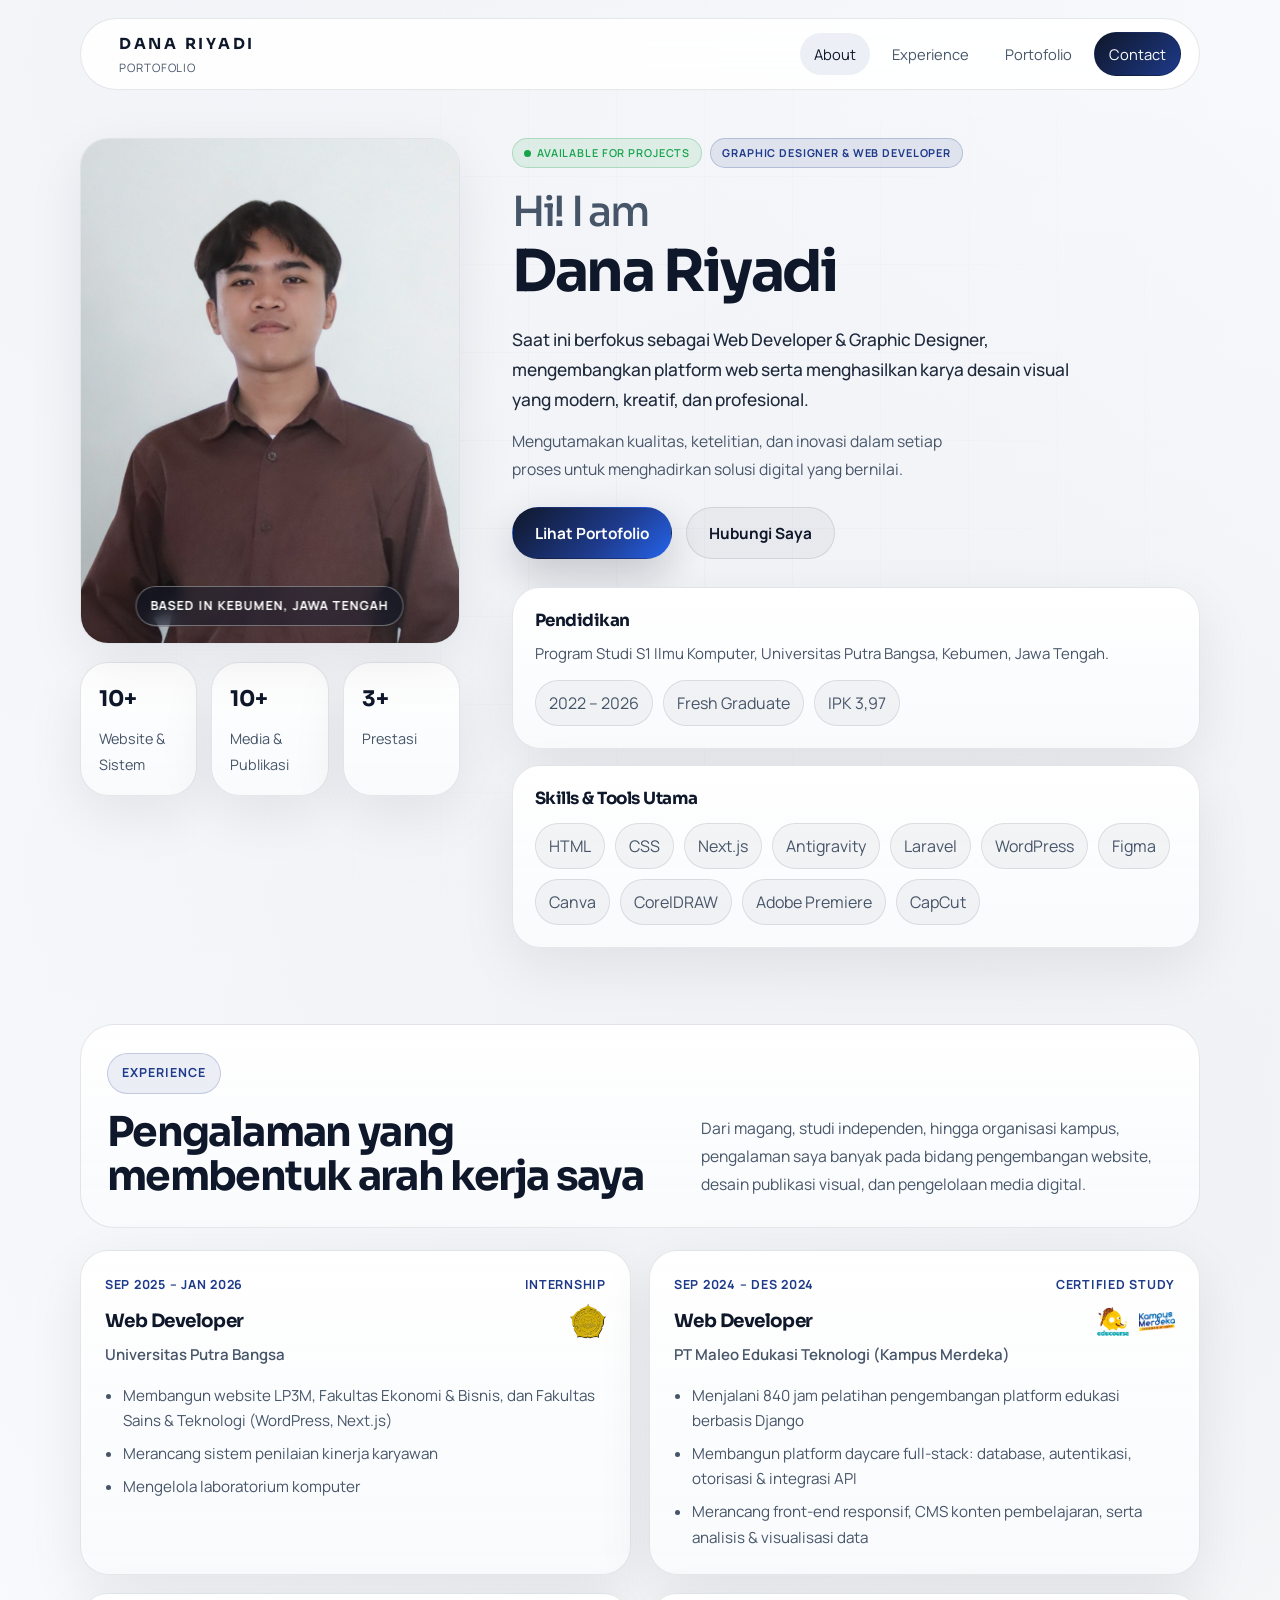
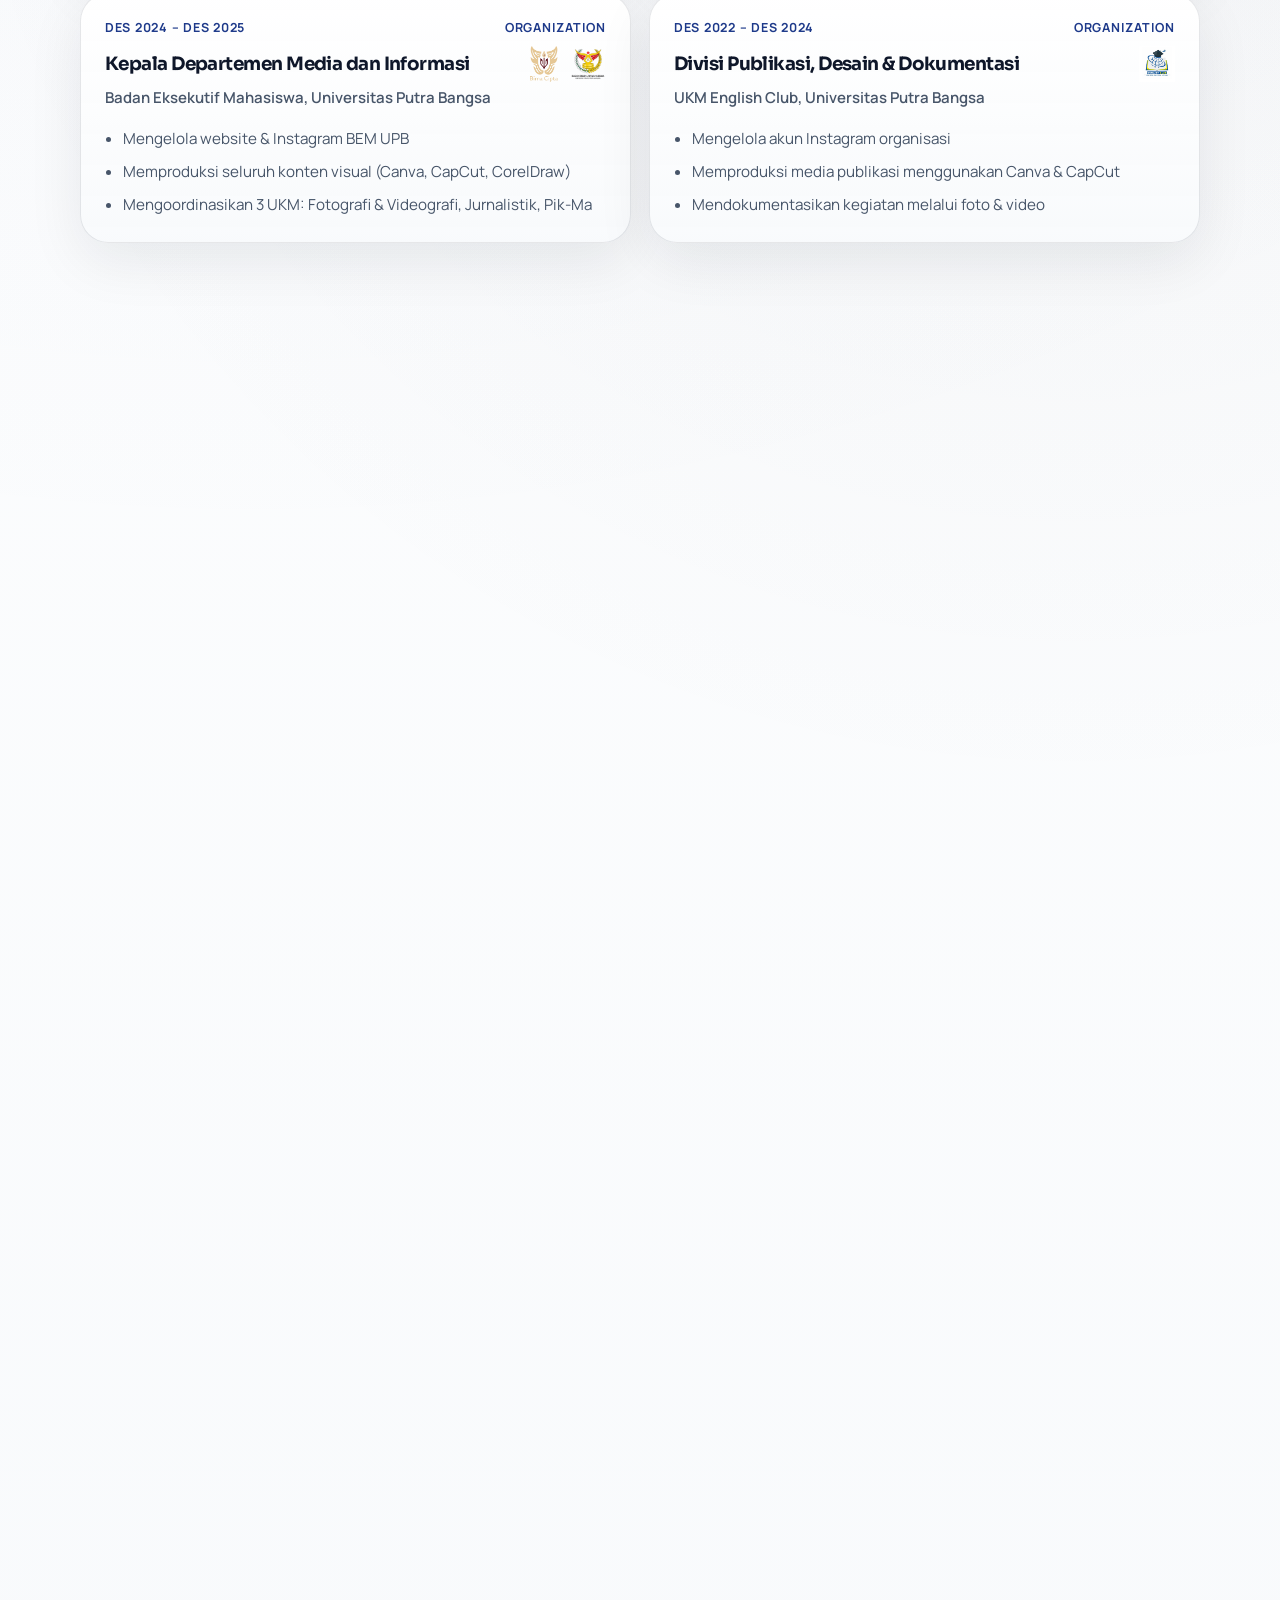
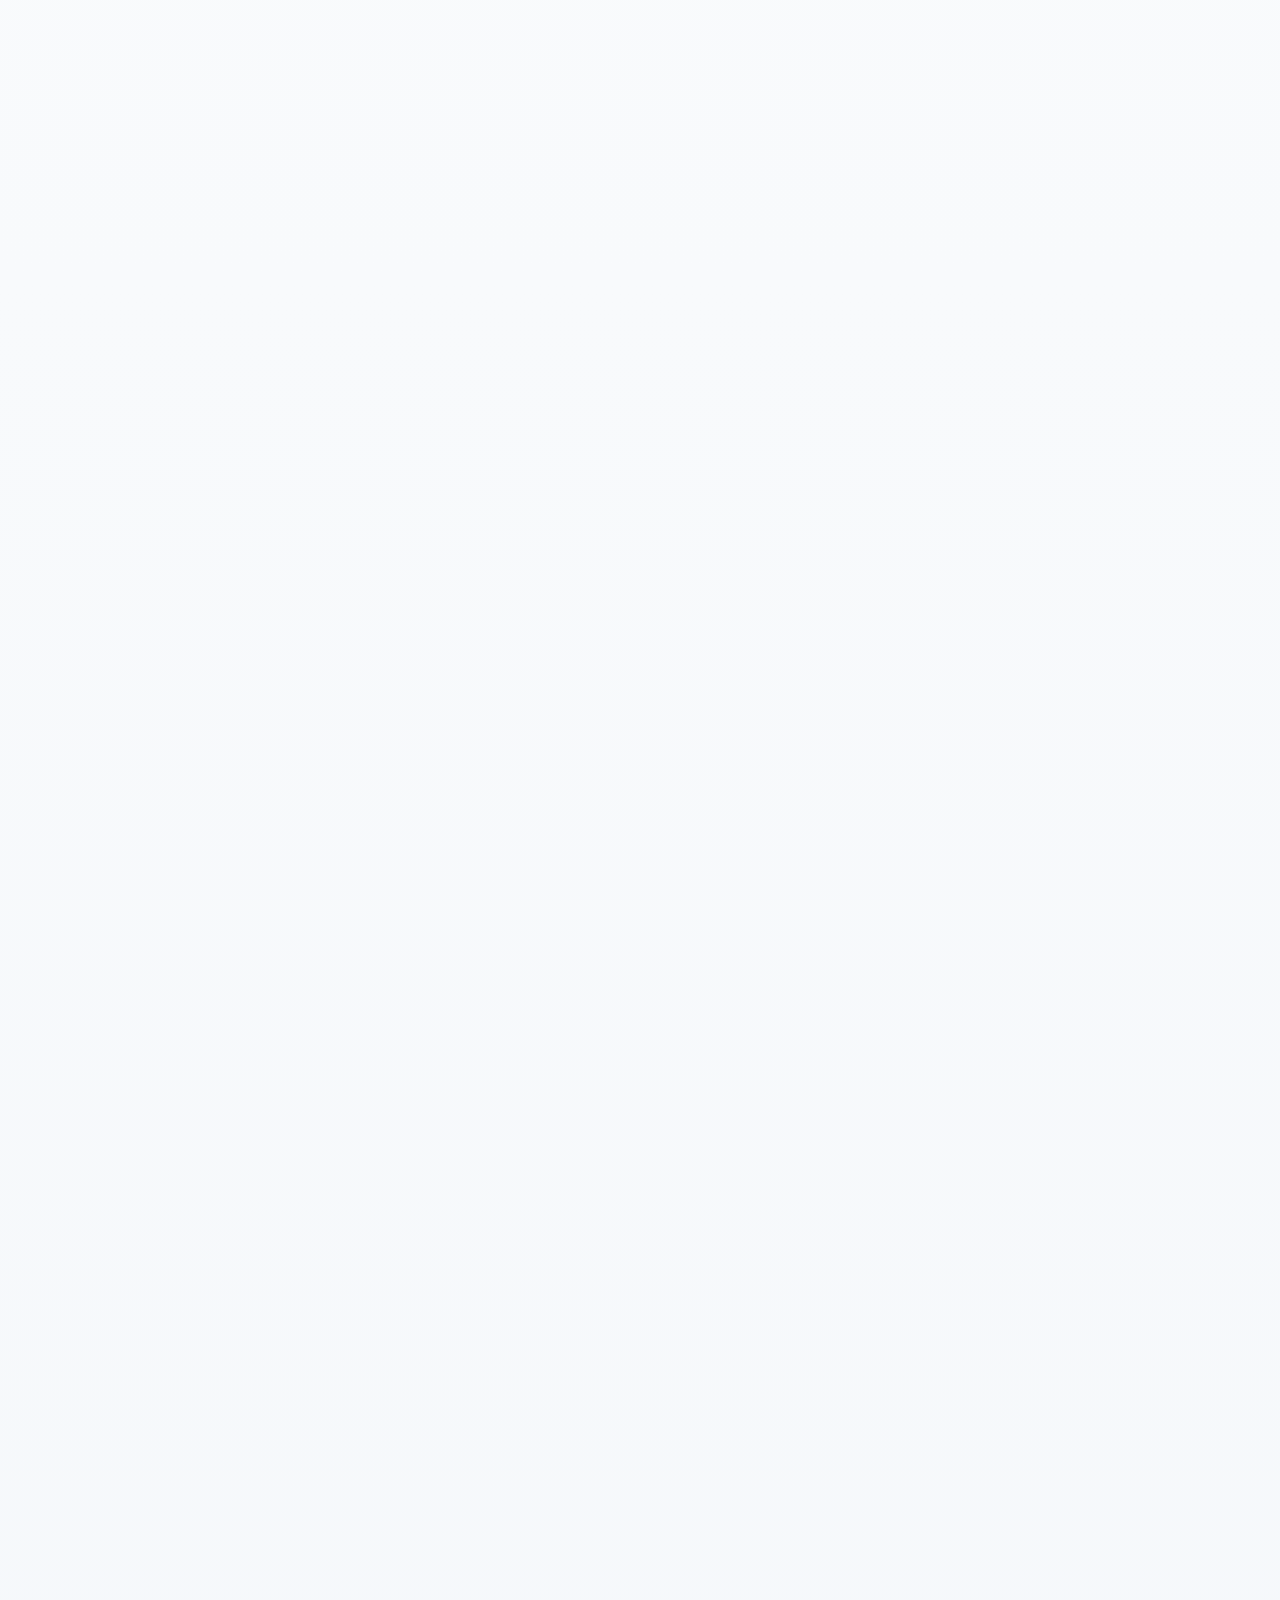
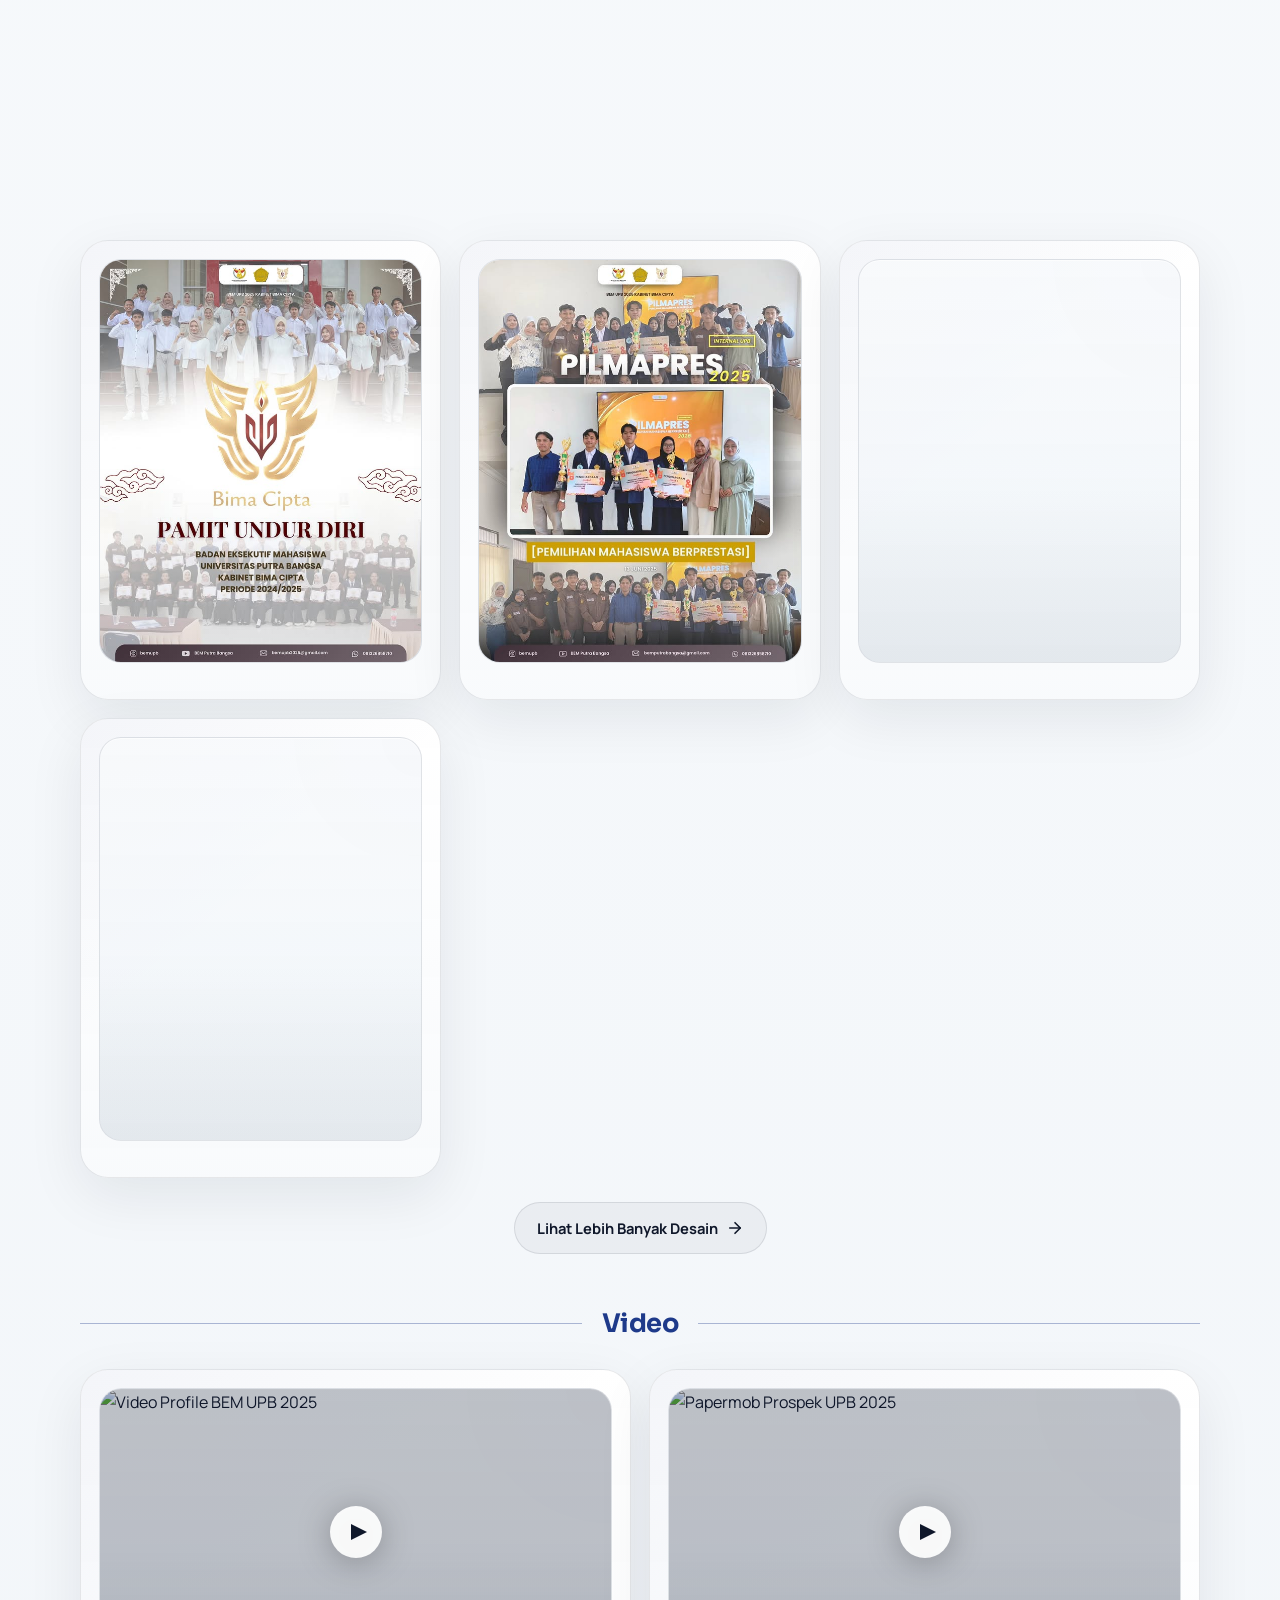
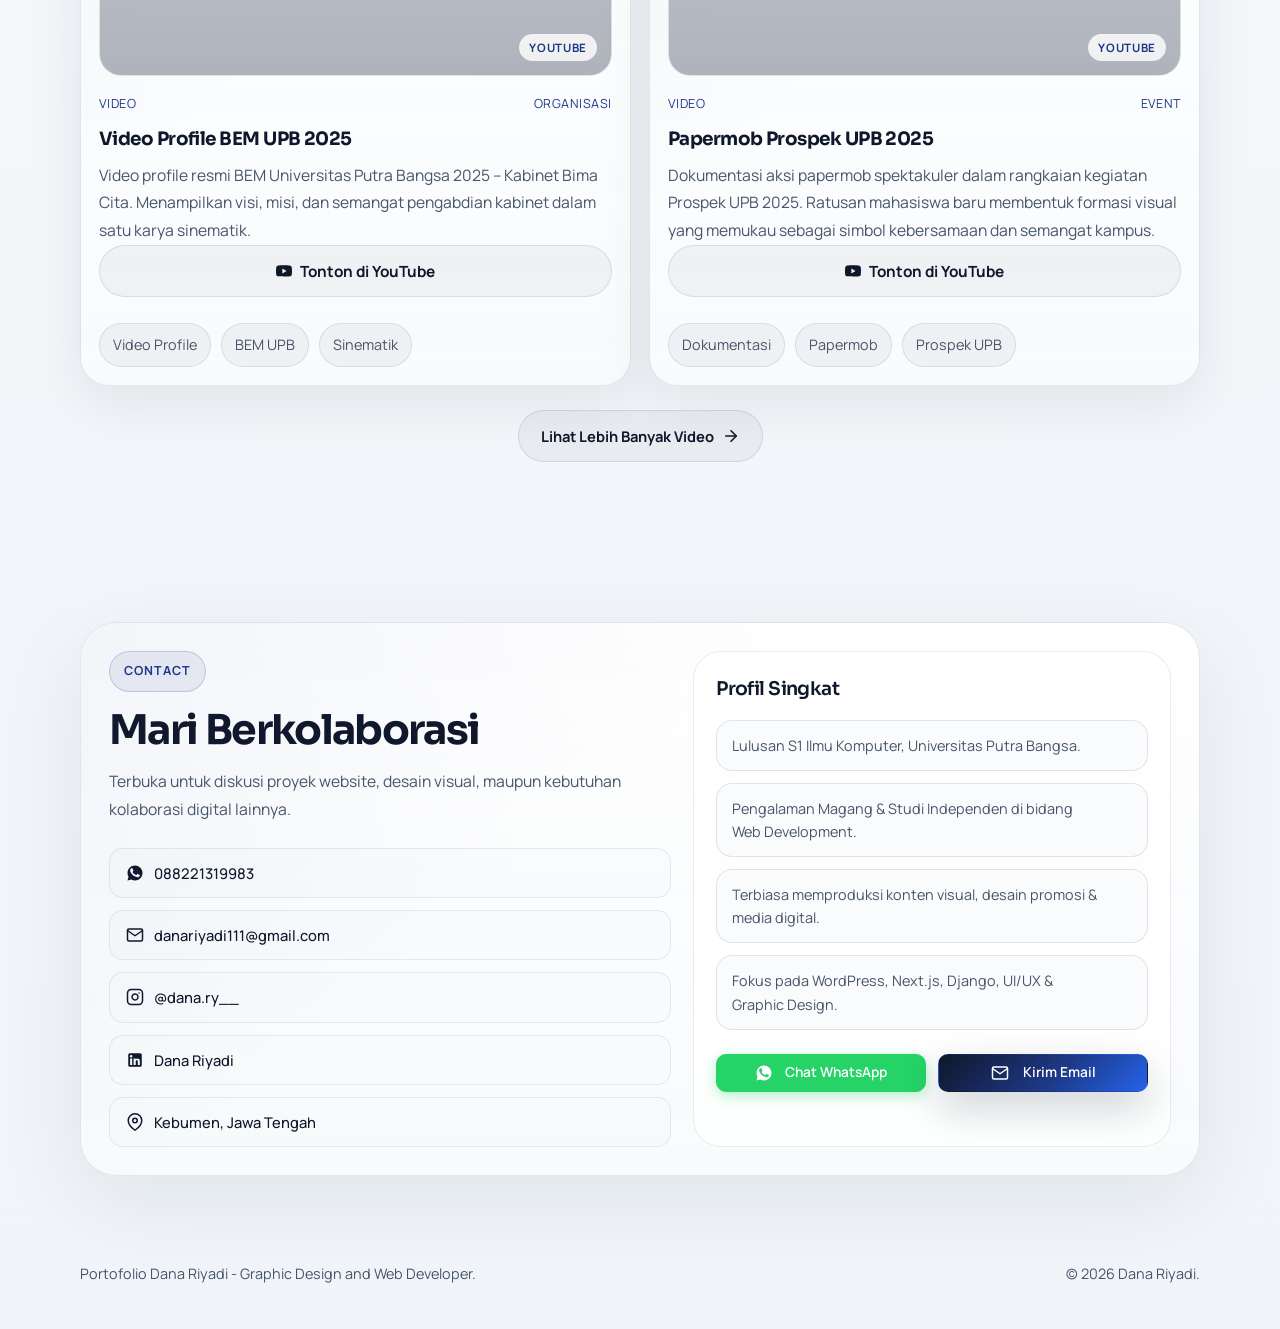
==== commit 975aed4e: "refactor: update terminology from "Portfolio" to "Portofolio", add experience logo support, and refi" ====
--- a/index.html
+++ b/index.html
@@ -3,7 +3,7 @@
 <head>
   <meta charset="UTF-8">
   <meta name="viewport" content="width=device-width, initial-scale=1.0">
-  <meta name="description" content="Portfolio Dana Riyadi, graphic designer dan web developer dari Kebumen. Spesialis website, desain visual, UI/UX, dan WordPress.">
+  <meta name="description" content="Portofolio Dana Riyadi, graphic designer dan web developer dari Kebumen. Spesialis website, desain visual, UI/UX, dan WordPress.">
   <title>Dana Riyadi</title>
   <link rel="icon" type="image/png" href="assets/projects/logo.png">
   <link rel="preconnect" href="https://fonts.googleapis.com">
@@ -18,10 +18,10 @@
     <header class="site-header" id="top">
       <div class="container">
         <nav class="nav">
-          <a class="brand" href="#about" aria-label="Portfolio Dana Riyadi">
+          <a class="brand" href="#about" aria-label="Portofolio Dana Riyadi">
             <span class="brand-copy">
               <strong>DANA RIYADI</strong>
-              <small>Portfolio</small>
+              <small>Portofolio</small>
             </span>
           </a>
           <button class="menu-toggle" type="button" aria-label="Buka menu" aria-expanded="false" aria-controls="nav-menu">
@@ -31,7 +31,7 @@
           <div class="nav-menu" id="nav-menu">
             <a href="#about">About</a>
             <a href="#experience">Experience</a>
-            <a href="#portfolio">Portfolio</a>
+            <a href="#portofolio">Portofolio</a>
             <a class="nav-cta" href="#contact">Contact</a>
           </div>
         </nav>
@@ -94,7 +94,7 @@
                 </p>
                 
                 <div class="hero-actions" style="margin-top: 0; margin-bottom: 24px;">
-                  <a class="button button-primary" href="#portfolio">Lihat Portfolio</a>
+                  <a class="button button-primary" href="#portofolio">Lihat Portofolio</a>
                   <a class="button button-secondary" href="#contact">Hubungi Saya</a>
                 </div>
               </div>
@@ -124,96 +124,97 @@
         </div>
       </section>
 
-      <!-- FEATURE STRIP -->
-      <section class="section feature-strip">
-        <div class="container feature-strip__grid">
-          <article class="feature-card reveal">
-            <span>01</span>
-            <h3>Website yang relevan</h3>
-            <p>Saya sudah membuat website untuk wisata, kampus, company profile, edukasi, dan kebutuhan organisasi.</p>
-          </article>
-          <article class="feature-card reveal">
-            <span>02</span>
-            <h3>Desain publikasi aktif</h3>
-            <p>Terbiasa membuat feed Instagram, poster, banner, dan materi desain untuk promosi program kerja dan acara.</p>
-          </article>
-          <article class="feature-card reveal">
-            <span>03</span>
-            <h3>Multimedia dan dokumentasi</h3>
-            <p>Saya juga menangani foto, video, serta operator multimedia saat pelaksanaan event dan kegiatan kampus.</p>
-          </article>
-        </div>
-      </section>
-
       <!-- EXPERIENCE -->
       <section class="section process-section" id="experience">
         <div class="container">
           <div class="section-heading section-heading--split reveal">
             <div>
               <span class="section-label">Experience</span>
-              <h2>Pengalaman yang membentuk arah kerja saya.</h2>
+              <h2>Pengalaman yang membentuk arah kerja saya</h2>
             </div>
             <p>
-              Dari internship, studi independen, sampai organisasi kampus, pengalaman saya banyak bergerak
-              di area website, publikasi visual, dan operasional media digital.
+              Dari magang, studi independen, hingga organisasi kampus, pengalaman saya banyak pada bidang pengembangan website, desain publikasi visual, dan pengelolaan media digital.
             </p>
           </div>
           <div class="experience-grid">
             <article class="glass-card reveal experience-card">
-              <div class="experience-meta"><span>Sep 2025 - Jan 2026</span><span>Internship</span></div>
-              <h3>Web Developer</h3>
+              <div class="experience-meta">
+                <span>Sep 2025 – Jan 2026</span>
+                <span>Internship</span>
+              </div>
+              <div class="experience-title-row">
+                <h3>Web Developer</h3>
+                <img src="assets/projects/logo pengalaman/upb.png" alt="Logo Universitas Putra Bangsa" class="experience-title-logo">
+              </div>
               <h4>Universitas Putra Bangsa</h4>
               <ul class="experience-list">
-                <li>Merancang sistem penilaian kinerja karyawan.</li>
-                <li>Membuat website LP3M, FST, dan FEB berbasis WordPress.</li>
+                <li>Membangun website LP3M, Fakultas Ekonomi &amp; Bisnis, dan Fakultas Sains &amp; Teknologi (WordPress, Next.js)</li>
+                <li>Merancang sistem penilaian kinerja karyawan</li>
+                <li>Mengelola laboratorium komputer</li>
               </ul>
             </article>
             <article class="glass-card reveal experience-card">
-              <div class="experience-meta"><span>Sep 2024 - Des 2024</span><span>Certified Study</span></div>
-              <h3>Platform and Web Developer</h3>
-              <h4>PT Maleo Edukasi Teknologi</h4>
+              <div class="experience-meta"><span>Sep 2024 – Des 2024</span><span>Certified Study</span></div>
+              <div class="experience-title-row">
+                <h3>Web Developer</h3>
+                <div style="display:flex;align-items:center;gap:8px;">
+                  <img src="assets/projects/logo pengalaman/educourse.png" alt="Logo Educourse" class="experience-title-logo">
+                  <img src="assets/projects/logo pengalaman/kampus merdeka.png" alt="Logo Kampus Merdeka" class="experience-title-logo">
+                </div>
+              </div>
+              <h4>PT Maleo Edukasi Teknologi (Kampus Merdeka)</h4>
               <ul class="experience-list">
-                <li>Mempelajari pembuatan platform edukasi.</li>
-                <li>Membuat website Daycare with Education.</li>
+                <li>Menjalani 840 jam pelatihan pengembangan platform edukasi berbasis Django</li>
+                <li>Membangun platform daycare full-stack: database, autentikasi, otorisasi &amp; integrasi API</li>
+                <li>Merancang front-end responsif, CMS konten pembelajaran, serta analisis &amp; visualisasi data</li>
               </ul>
             </article>
             <article class="glass-card reveal experience-card">
-              <div class="experience-meta"><span>Des 2024 - Des 2025</span><span>Leadership</span></div>
-              <h3>Kepala Departemen Media dan Informasi</h3>
-              <h4>BEM Universitas Putra Bangsa</h4>
+              <div class="experience-meta"><span>Des 2024 – Des 2025</span><span>Organization</span></div>
+              <div class="experience-title-row">
+                <h3>Kepala Departemen Media dan Informasi</h3>
+                <div style="display:flex;align-items:center;gap:8px;">
+                  <img src="assets/projects/logo pengalaman/bima cipta.png" alt="Logo Kabinet Bima Cita" class="experience-title-logo">
+                  <img src="assets/projects/logo pengalaman/bem upb.png" alt="Logo BEM UPB" class="experience-title-logo">
+                </div>
+              </div>
+              <h4>Badan Eksekutif Mahasiswa, Universitas Putra Bangsa</h4>
               <ul class="experience-list">
-                <li>Membuat desain program kerja BEM dan mengelola Instagram resmi BEM.</li>
-                <li>Mengelola website resmi BEM serta kebutuhan media acara.</li>
+                <li>Mengelola website &amp; Instagram BEM UPB</li>
+                <li>Memproduksi seluruh konten visual (Canva, CapCut, CorelDraw)</li>
+                <li>Mengoordinasikan 3 UKM: Fotografi &amp; Videografi, Jurnalistik, Pik-Ma</li>
               </ul>
             </article>
             <article class="glass-card reveal experience-card">
-              <div class="experience-meta"><span>2022 - 2025</span><span>Publication</span></div>
-              <h3>Divisi Publikasi, Desain, dan Dokumentasi</h3>
-              <h4>PROSPEK, UKM English Club, dan Bedah Kampus</h4>
+              <div class="experience-meta"><span>Des 2022 – Des 2024</span><span>Organization</span></div>
+              <div class="experience-title-row">
+                <h3>Divisi Publikasi, Desain &amp; Dokumentasi</h3>
+                <img src="assets/projects/logo pengalaman/ec.jpg" alt="Logo UKM English Club" class="experience-title-logo">
+              </div>
+              <h4>UKM English Club, Universitas Putra Bangsa</h4>
               <ul class="experience-list">
-                <li>Membuat pamflet, poster, banner, feed sosial media, dan dokumentasi kegiatan.</li>
-                <li>Menjadi operator multimedia saat acara berlangsung.</li>
+                <li>Mengelola akun Instagram organisasi</li>
+                <li>Memproduksi media publikasi menggunakan Canva &amp; CapCut</li>
+                <li>Mendokumentasikan kegiatan melalui foto &amp; video</li>
               </ul>
             </article>
           </div>
         </div>
       </section>
 
-      <!-- PORTFOLIO -->
-      <section class="section" id="portfolio">
+      <!-- PORTOFOLIO -->
+      <section class="section" id="portofolio">
         <div class="container">
           <div class="section-heading section-heading--split reveal">
             <div>
-              <span class="section-label">Portfolio</span>
-              <h2>Karya pilihan terbaik.</h2>
+              <span class="section-label">Portofolio</span>
+              <h2>Karya pilihan terbaik</h2>
             </div>
-            <p>Beberapa project web development, desain grafis, dan video terpilih.</p>
+            <p>Beberapa proyek pilihan di bidang web development, desain grafis, dan video.</p>
           </div>
 
           <!-- WEB DEV -->
-          <div style="margin-bottom:18px;" class="reveal">
-            <span class="section-label">Web Development</span>
-          </div>
+          <h2 class="portfolio-category-heading reveal">Web Development</h2>
           <div class="projects-grid" style="align-items:stretch;">
 
             <!-- LP3M Next.js -->
@@ -294,16 +295,14 @@
 
           <!-- BUTTON SUB-SECTION WEB DEV -->
           <div style="text-align: center; margin-top: 24px; margin-bottom: 48px;" class="reveal">
-            <a class="button button-secondary" href="portfolio.html?filter=web" style="display: inline-flex; align-items: center; gap: 8px; font-size: 0.92rem;">
+            <a class="button button-secondary" href="portofolio.html?filter=web" style="display: inline-flex; align-items: center; gap: 8px; font-size: 0.92rem;">
               <span>Lihat Lebih Banyak Web Dev</span>
               <svg width="18" height="18" viewBox="0 0 24 24" fill="none" stroke="currentColor" stroke-width="2.2" stroke-linecap="round" stroke-linejoin="round"><line x1="5" y1="12" x2="19" y2="12"></line><polyline points="12 5 19 12 12 19"></polyline></svg>
             </a>
           </div>
 
           <!-- GRAPHIC DESIGN -->
-          <div style="margin-bottom:18px;" class="reveal">
-            <span class="section-label">Graphic Design</span>
-          </div>
+          <h2 class="portfolio-category-heading reveal">Graphic Design</h2>
           <div class="projects-grid design-grid">
             <article class="project-card design-card reveal">
               <div class="project-media" style="aspect-ratio:4/5;">
@@ -359,16 +358,14 @@
 
           <!-- BUTTON SUB-SECTION GRAPHIC DESIGN -->
           <div style="text-align: center; margin-top: 24px; margin-bottom: 48px;" class="reveal">
-            <a class="button button-secondary" href="portfolio.html?filter=design" style="display: inline-flex; align-items: center; gap: 8px; font-size: 0.92rem;">
+            <a class="button button-secondary" href="portofolio.html?filter=design" style="display: inline-flex; align-items: center; gap: 8px; font-size: 0.92rem;">
               <span>Lihat Lebih Banyak Desain</span>
               <svg width="18" height="18" viewBox="0 0 24 24" fill="none" stroke="currentColor" stroke-width="2.2" stroke-linecap="round" stroke-linejoin="round"><line x1="5" y1="12" x2="19" y2="12"></line><polyline points="12 5 19 12 12 19"></polyline></svg>
             </a>
           </div>
 
           <!-- VIDEO -->
-          <div style="margin-bottom:18px;" class="reveal">
-            <span class="section-label">Video</span>
-          </div>
+          <h2 class="portfolio-category-heading reveal">Video</h2>
           <div class="projects-grid">
             <article class="project-card reveal">
               <a href="https://www.youtube.com/watch?v=QSQfKe1WLQ4" target="_blank" rel="noopener noreferrer" class="video-thumb-link" aria-label="Tonton Video Profile BEM UPB 2025 di YouTube">
@@ -423,7 +420,7 @@
 
           <!-- BUTTON SUB-SECTION VIDEO -->
           <div style="text-align: center; margin-top: 24px; margin-bottom: 32px;" class="reveal">
-            <a class="button button-secondary" href="portfolio.html?filter=video" style="display: inline-flex; align-items: center; gap: 8px; font-size: 0.92rem;">
+            <a class="button button-secondary" href="portofolio.html?filter=video" style="display: inline-flex; align-items: center; gap: 8px; font-size: 0.92rem;">
               <span>Lihat Lebih Banyak Video</span>
               <svg width="18" height="18" viewBox="0 0 24 24" fill="none" stroke="currentColor" stroke-width="2.2" stroke-linecap="round" stroke-linejoin="round"><line x1="5" y1="12" x2="19" y2="12"></line><polyline points="12 5 19 12 12 19"></polyline></svg>
             </a>
@@ -438,35 +435,50 @@
           <div class="contact-panel reveal">
             <div class="contact-copy">
               <span class="section-label">Contact</span>
-              <h2>Siap untuk project desain, website, atau kolaborasi digital.</h2>
+              <h2>Mari Berkolaborasi</h2>
               <p>
-                Saya terbuka untuk kolaborasi pada website company profile, landing page, desain publikasi,
-                konten media sosial, dan kebutuhan visual digital lainnya dengan tampilan yang rapi dan fungsional.
+                Terbuka untuk diskusi proyek website, desain visual, maupun kebutuhan kolaborasi digital lainnya.
               </p>
               <div class="contact-list">
-                <a href="mailto:danariyadi111@gmail.com">danariyadi111@gmail.com</a>
-                <a href="https://www.instagram.com/dana.ry__" target="_blank" rel="noreferrer">@dana.ry__</a>
-                <a href="https://www.linkedin.com/in/dana-riyadi-aab14333b" target="_blank" rel="noreferrer">LinkedIn - Dana Riyadi</a>
-                <a href="https://maps.google.com/?q=Kebumen%2C%20Jawa%20Tengah" target="_blank" rel="noreferrer">Kebumen, Jawa Tengah</a>
+                <a href="https://wa.me/6288221319983?text=Halo%20Dana%20Riyadi,%20saya%20tertarik%20untuk%20berkolaborasi." target="_blank" rel="noreferrer">
+                  <svg width="18" height="18" viewBox="0 0 24 24" fill="currentColor" style="flex-shrink:0;"><path d="M12.012 2c-5.506 0-9.989 4.478-9.99 9.984a9.964 9.964 0 0 0 1.333 4.993L2 22l5.233-1.237a9.96 9.96 0 0 0 4.779 1.217h.004c5.505 0 9.988-4.478 9.989-9.984 0-2.669-1.038-5.176-2.925-7.062A9.925 9.925 0 0 0 12.012 2zm5.849 14.305c-.244.687-1.42 1.311-1.961 1.391-.497.072-1.144.103-3.666-.941-3.228-1.336-5.305-4.6-5.465-4.814-.16-.214-1.302-1.733-1.302-3.305 0-1.572.825-2.347 1.118-2.669.294-.322.641-.403.855-.403.214 0 .428.004.614.012.197.009.462-.075.723.551.272.651.925 2.257 1.006 2.421.08.164.133.357.027.571-.107.214-.16.347-.321.536-.16.188-.337.42-.482.564-.16.16-.328.334-.141.654.187.32.833 1.371 1.787 2.221 1.229 1.095 2.264 1.435 2.585 1.595.321.16.508.134.695-.08.187-.214.802-.936 1.016-1.257.214-.321.428-.268.722-.16.294.107 1.869.882 2.19 1.043.321.16.535.241.615.375.08.134.08.773-.164 1.46z"/></svg>
+                  <span>088221319983</span>
+                </a>
+                <a href="mailto:danariyadi111@gmail.com">
+                  <svg width="18" height="18" viewBox="0 0 24 24" fill="none" stroke="currentColor" stroke-width="2" stroke-linecap="round" stroke-linejoin="round" style="flex-shrink:0;"><path d="M4 4h16c1.1 0 2 .9 2 2v12c0 1.1-.9 2-2 2H4c-1.1 0-2-.9-2-2V6c0-1.1.9-2 2-2z"/><polyline points="22,6 12,13 2,6"/></svg>
+                  <span>danariyadi111@gmail.com</span>
+                </a>
+                <a href="https://www.instagram.com/dana.ry__" target="_blank" rel="noreferrer">
+                  <svg width="18" height="18" viewBox="0 0 24 24" fill="none" stroke="currentColor" stroke-width="2" stroke-linecap="round" stroke-linejoin="round" style="flex-shrink:0;"><rect x="2" y="2" width="20" height="20" rx="5" ry="5"/><path d="M16 11.37A4 4 0 1 1 12.63 8 4 4 0 0 1 16 11.37z"/><line x1="17.5" y1="6.5" x2="17.51" y2="6.5"/></svg>
+                  <span>@dana.ry__</span>
+                </a>
+                <a href="https://www.linkedin.com/in/dana-riyadi-aab14333b" target="_blank" rel="noreferrer">
+                  <svg width="18" height="18" viewBox="0 0 24 24" fill="currentColor" style="flex-shrink:0;"><path d="M19 3a2 2 0 0 1 2 2v14a2 2 0 0 1-2 2H5a2 2 0 0 1-2-2V5a2 2 0 0 1 2-2h14m-.5 15.5v-5.3a3.26 3.26 0 0 0-3.26-3.26c-.85 0-1.84.52-2.28 1.3v-1.11h-2.79v8.37h2.79v-4.93c0-.77.62-1.4 1.39-1.4a1.4 1.4 0 0 1 1.4 1.4v4.93h2.75M6.88 8.56a1.68 1.68 0 0 0 1.68-1.68c0-.93-.75-1.69-1.68-1.69a1.69 1.69 0 0 0-1.69 1.69c0 .93.76 1.68 1.69 1.68m1.39 9.94v-8.37H5.5v8.37h2.77z"/></svg>
+                  <span>Dana Riyadi</span>
+                </a>
+                <a href="https://maps.google.com/?q=Kebumen%2C%20Jawa%20Tengah" target="_blank" rel="noreferrer">
+                  <svg width="18" height="18" viewBox="0 0 24 24" fill="none" stroke="currentColor" stroke-width="2" stroke-linecap="round" stroke-linejoin="round" style="flex-shrink:0;"><path d="M21 10c0 7-9 13-9 13s-9-6-9-13a9 9 0 0 1 18 0z"/><circle cx="12" cy="10" r="3"/></svg>
+                  <span>Kebumen, Jawa Tengah</span>
+                </a>
               </div>
             </div>
             <div class="contact-form contact-side">
-              <h3>Quick Profile</h3>
+              <h3>Profil Singkat</h3>
               <ul class="value-list compact-list">
-                <li>Lulusan S1 Ilmu Komputer di Universitas Putra Bangsa.</li>
-                <li>Terbiasa mengerjakan website, desain promosi, dan dokumentasi multimedia.</li>
-                <li>Fokus pada WordPress, UI/UX, graphic design, dan frontend dasar.</li>
+                <li>Lulusan S1 Ilmu Komputer, Universitas Putra Bangsa.</li>
+                <li>Pengalaman Magang &amp; Studi Independen di bidang Web Development.</li>
+                <li>Terbiasa memproduksi konten visual, desain promosi &amp; media digital.</li>
+                <li>Fokus pada WordPress, Next.js, Django, UI/UX &amp; Graphic Design.</li>
               </ul>
-              <div class="tag-list">
-                <span>Freelance</span>
-                <span>Graphic Design</span>
-                <span>Web Development</span>
-                <span>UI/UX</span>
-              </div>
               <div class="contact-actions">
-                <a class="button button-primary" href="mailto:danariyadi111@gmail.com">Email Saya</a>
-                <a class="button button-secondary" href="https://www.instagram.com/dana.ry__" target="_blank" rel="noreferrer">Instagram</a>
-                <a class="button button-secondary" href="https://www.linkedin.com/in/dana-riyadi-aab14333b" target="_blank" rel="noreferrer">LinkedIn</a>
+                <a class="button button-wa" href="https://wa.me/6288221319983?text=Halo%20Dana%20Riyadi,%20saya%20tertarik%20untuk%20berkolaborasi." target="_blank" rel="noreferrer">
+                  <svg width="18" height="18" viewBox="0 0 24 24" fill="currentColor" style="margin-right: 6px;"><path d="M12.012 2c-5.506 0-9.989 4.478-9.99 9.984a9.964 9.964 0 0 0 1.333 4.993L2 22l5.233-1.237a9.96 9.96 0 0 0 4.779 1.217h.004c5.505 0 9.988-4.478 9.989-9.984 0-2.669-1.038-5.176-2.925-7.062A9.925 9.925 0 0 0 12.012 2zm5.849 14.305c-.244.687-1.42 1.311-1.961 1.391-.497.072-1.144.103-3.666-.941-3.228-1.336-5.305-4.6-5.465-4.814-.16-.214-1.302-1.733-1.302-3.305 0-1.572.825-2.347 1.118-2.669.294-.322.641-.403.855-.403.214 0 .428.004.614.012.197.009.462-.075.723.551.272.651.925 2.257 1.006 2.421.08.164.133.357.027.571-.107.214-.16.347-.321.536-.16.188-.337.42-.482.564-.16.16-.328.334-.141.654.187.32.833 1.371 1.787 2.221 1.229 1.095 2.264 1.435 2.585 1.595.321.16.508.134.695-.08.187-.214.802-.936 1.016-1.257.214-.321.428-.268.722-.16.294.107 1.869.882 2.19 1.043.321.16.535.241.615.375.08.134.08.773-.164 1.46z"/></svg>
+                  <span>Chat WhatsApp</span>
+                </a>
+                <a class="button button-primary" href="mailto:danariyadi111@gmail.com">
+                  <svg width="18" height="18" viewBox="0 0 24 24" fill="none" stroke="currentColor" stroke-width="2" stroke-linecap="round" stroke-linejoin="round" style="margin-right: 8px;"><path d="M4 4h16c1.1 0 2 .9 2 2v12c0 1.1-.9 2-2 2H4c-1.1 0-2-.9-2-2V6c0-1.1.9-2 2-2z"/><polyline points="22,6 12,13 2,6"/></svg>
+                  <span>Kirim Email</span>
+                </a>
               </div>
             </div>
           </div>
@@ -477,7 +489,7 @@
 
     <footer class="site-footer">
       <div class="container footer-content">
-        <p>Portfolio Dana Riyadi - Graphic Design and Web Developer.</p>
+        <p>Portofolio Dana Riyadi - Graphic Design and Web Developer.</p>
         <p>&copy; <span id="year"></span> Dana Riyadi.</p>
       </div>
     </footer>
--- a/style.css
+++ b/style.css
@@ -995,6 +995,29 @@
   padding: 24px;
 }
 
+.experience-card-header {
+  display: flex;
+  align-items: center;
+  justify-content: space-between;
+  gap: 12px;
+  margin-bottom: 12px;
+}
+
+.experience-card-header .experience-meta {
+  flex: 1;
+}
+
+.experience-logo {
+  width: 44px;
+  height: 44px;
+  object-fit: contain;
+  border-radius: 10px;
+  background: var(--surface-hover, rgba(255, 255, 255, 0.05));
+  padding: 5px;
+  border: 1px solid var(--border-color, rgba(255, 255, 255, 0.1));
+  flex-shrink: 0;
+}
+
 .experience-meta {
   display: flex;
   align-items: center;
@@ -1005,6 +1028,26 @@
   font-weight: 700;
   letter-spacing: 0.06em;
   text-transform: uppercase;
+  margin-bottom: 8px;
+}
+
+.experience-title-row {
+  display: flex;
+  align-items: center;
+  justify-content: space-between;
+  gap: 12px;
+  margin-bottom: 4px;
+}
+
+.experience-title-row h3 {
+  margin: 0;
+}
+
+.experience-title-logo {
+  width: 36px;
+  height: 36px;
+  object-fit: contain;
+  flex-shrink: 0;
 }
 
 .experience-card h4,
@@ -1014,6 +1057,43 @@
   font-size: 0.94rem;
   font-weight: 600;
   line-height: 1.6;
+}
+
+.experience-icon {
+  width: 20px;
+  height: 20px;
+  object-fit: contain;
+  flex-shrink: 0;
+}
+
+.experience-desc {
+  margin: 10px 0 12px;
+  color: var(--text);
+  font-size: 0.94rem;
+  line-height: 1.55;
+}
+
+.portfolio-category-heading {
+  display: flex;
+  align-items: center;
+  justify-content: center;
+  gap: 20px;
+  font-family: "Sora", sans-serif;
+  font-size: clamp(1.25rem, 2.4vw, 1.6rem);
+  font-weight: 700;
+  color: #1e3a8a;
+  text-align: center;
+  margin: 44px 0 24px;
+  letter-spacing: -0.02em;
+}
+
+.portfolio-category-heading::before,
+.portfolio-category-heading::after {
+  content: "";
+  flex: 1;
+  height: 1px;
+  background-color: #1e3a8a;
+  opacity: 0.35;
 }
 
 .experience-list {
@@ -1048,23 +1128,31 @@
 }
 
 .contact-list a {
-  padding: 14px 16px;
-  border: 1px solid rgba(15, 23, 42, 0.10);
-  border-radius: 18px;
+  padding: 12px 16px;
+  border: 1px solid rgba(15, 23, 42, 0.08);
+  border-radius: 14px;
   background: rgba(248, 250, 252, 0.80);
-  color: #0F172A;
-  transition: transform 180ms ease, border-color 180ms ease;
+  color: #0f172a;
+  font-size: 0.92rem;
+  font-weight: 500;
+  display: flex;
+  align-items: center;
+  gap: 10px;
+  transition: transform 180ms ease, border-color 180ms ease, background 180ms ease;
 }
 
 .contact-list a:hover {
   transform: translateY(-2px);
-  border-color: rgba(30, 58, 138, 0.30);
+  border-color: rgba(30, 58, 138, 0.25);
+  background: #ffffff;
 }
 
 .contact-form {
   position: relative;
   z-index: 1;
-  display: grid;
+  display: flex;
+  flex-direction: column;
+  justify-content: flex-start;
   gap: 16px;
   padding: 22px;
   border-radius: 28px;
@@ -1084,10 +1172,38 @@
 }
 
 .contact-actions {
-  display: flex;
-  flex-wrap: wrap;
-  gap: 14px;
-  margin-top: 6px;
+  display: grid;
+  grid-template-columns: 1fr 1fr;
+  gap: 12px;
+  width: 100%;
+  margin-top: 8px;
+}
+
+.contact-actions .button {
+  width: 100%;
+  height: 38px !important;
+  min-height: 38px !important;
+  max-height: 38px !important;
+  padding: 0 14px !important;
+  border-radius: 10px;
+  font-size: 0.86rem;
+  font-weight: 600;
+  display: inline-flex;
+  align-items: center;
+  justify-content: center;
+  gap: 6px;
+  white-space: nowrap;
+}
+
+.contact-actions .button svg {
+  margin-right: 2px;
+  flex-shrink: 0;
+}
+
+@media (max-width: 420px) {
+  .contact-actions {
+    grid-template-columns: 1fr;
+  }
 }
 
 .contact-form label {
@@ -1748,3 +1864,26 @@
     display: none;
   }
 }
+
+/* ─── WhatsApp Button Styles ─────────────────────────────────────────────── */
+.button-wa {
+  background: #25d366 !important;
+  color: #ffffff !important;
+  border-color: #25d366 !important;
+  font-weight: 700;
+  display: inline-flex;
+  align-items: center;
+  gap: 8px;
+  box-shadow: 0 4px 14px rgba(37, 211, 102, 0.35);
+  transition: transform 0.2s ease, box-shadow 0.2s ease, background 0.2s ease;
+}
+
+.button-wa:hover {
+  background: #20ba5a !important;
+  border-color: #20ba5a !important;
+  color: #ffffff !important;
+  transform: translateY(-2px);
+  box-shadow: 0 6px 20px rgba(37, 211, 102, 0.45);
+}
+
+
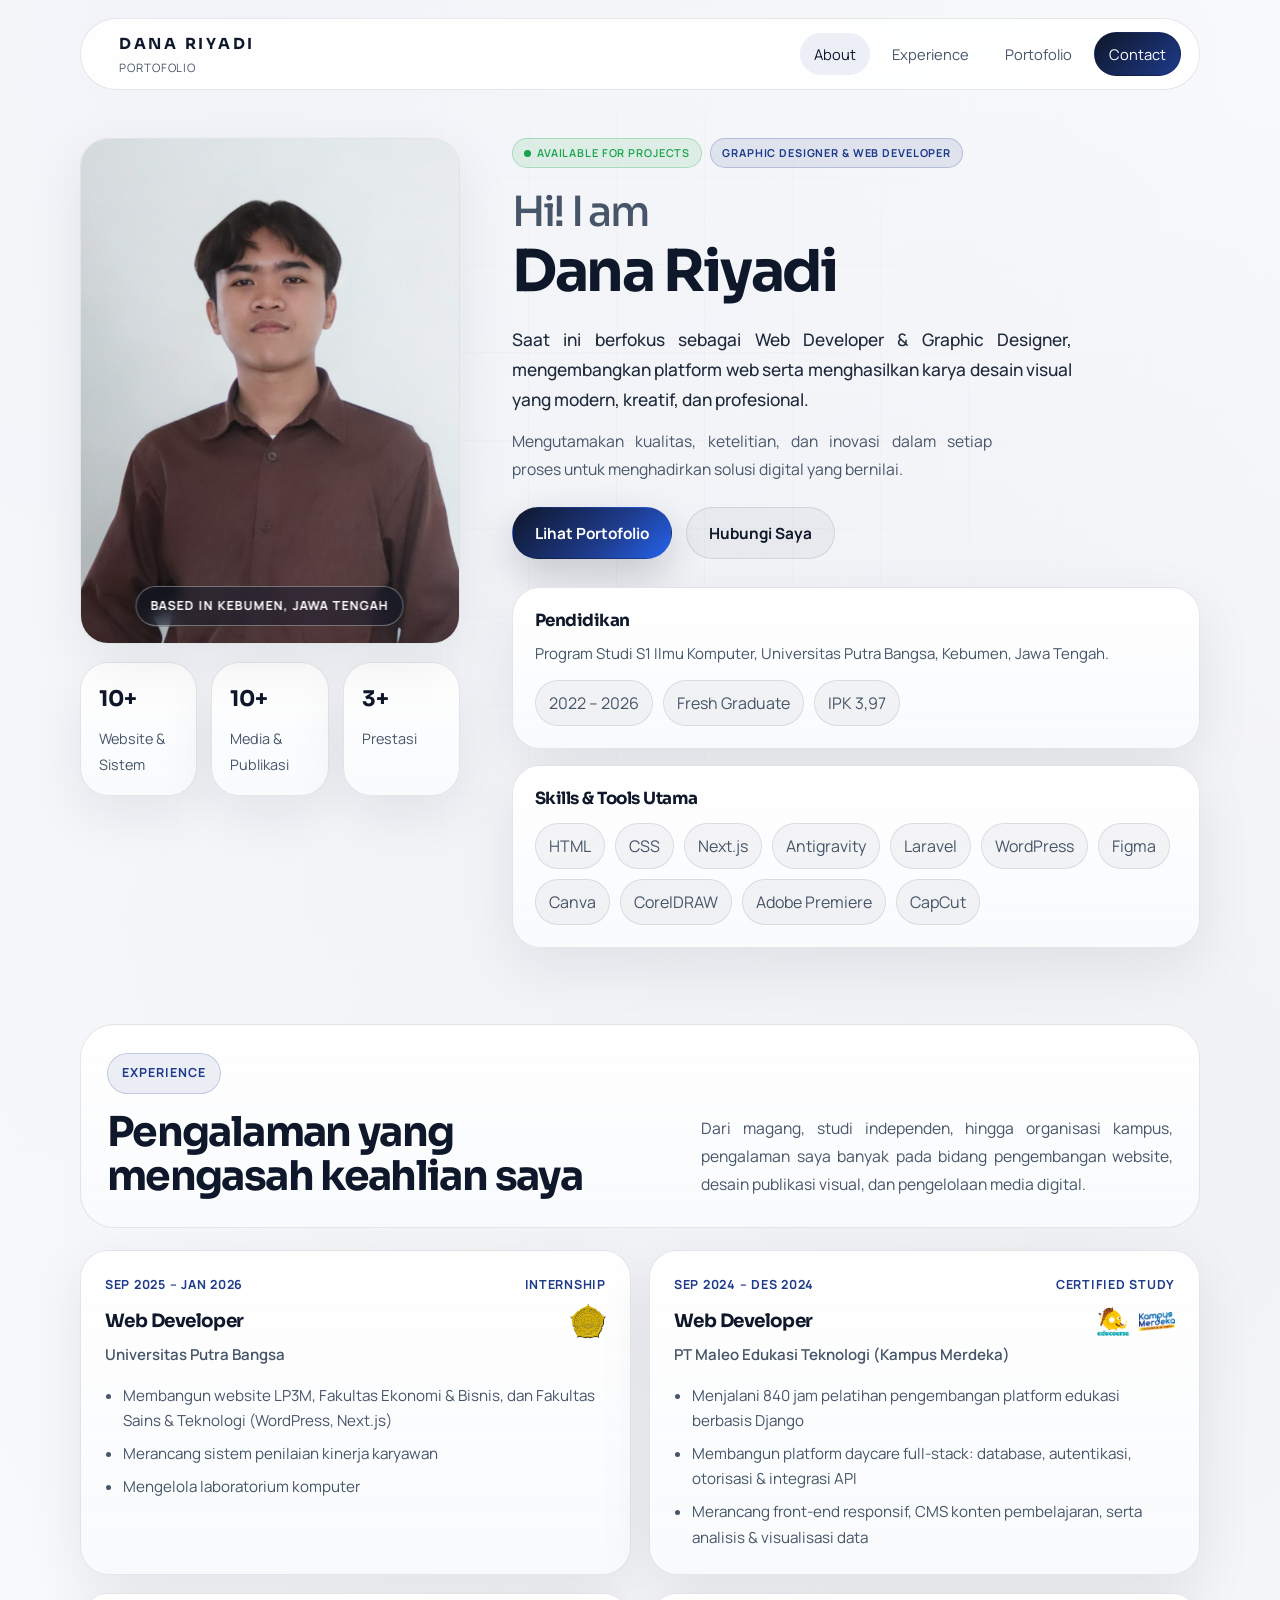
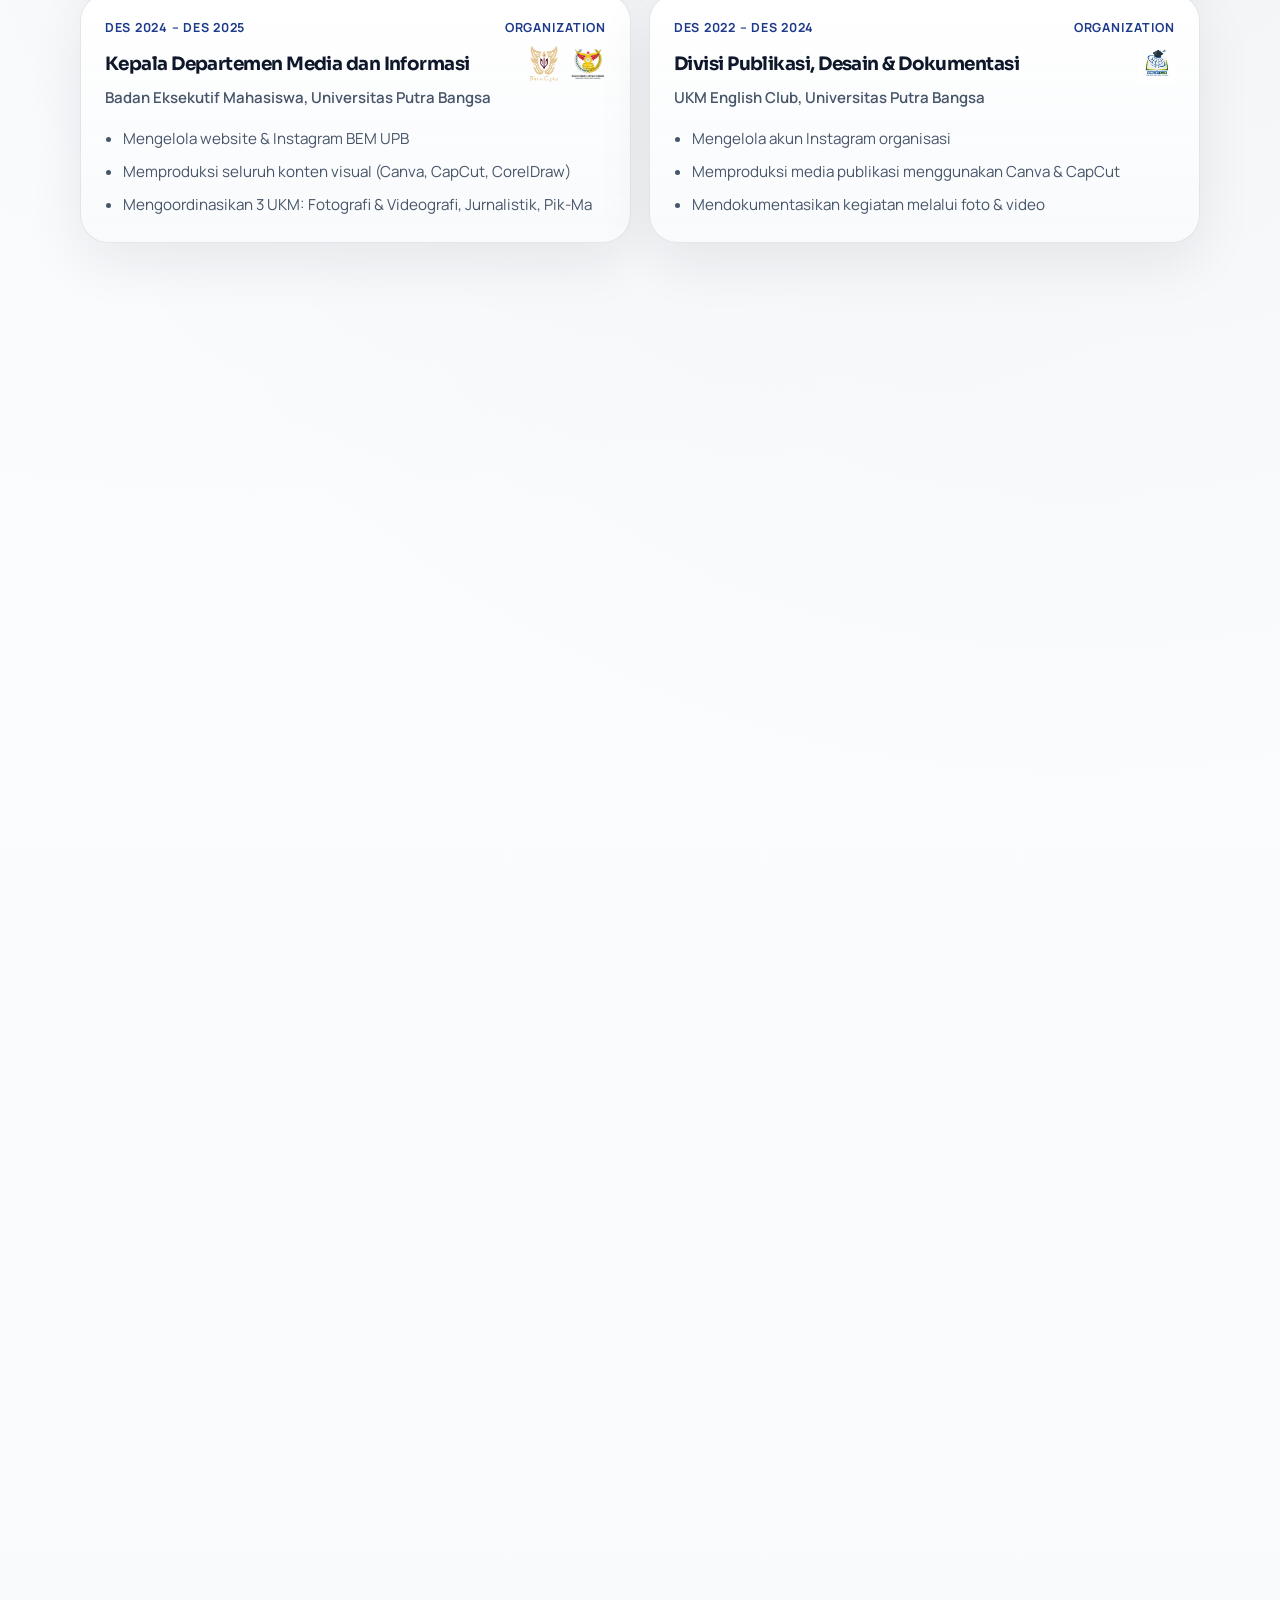
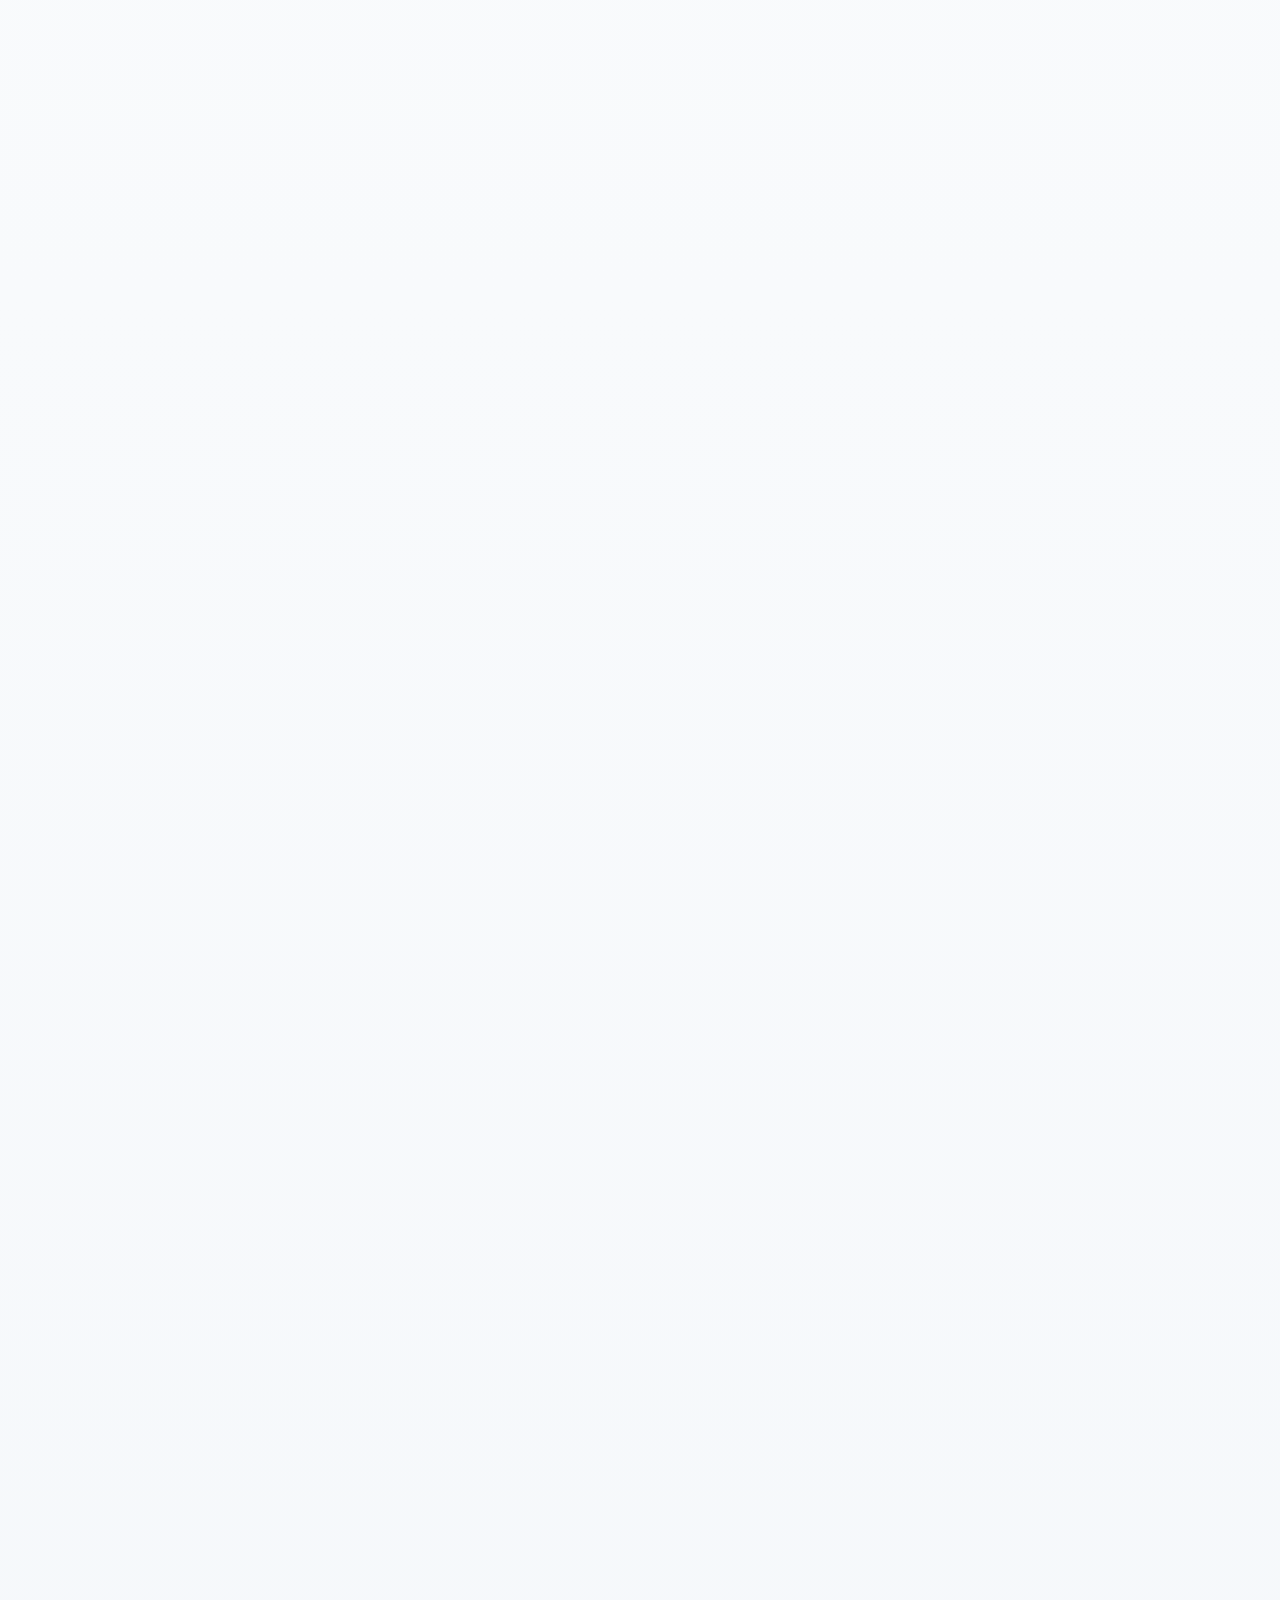
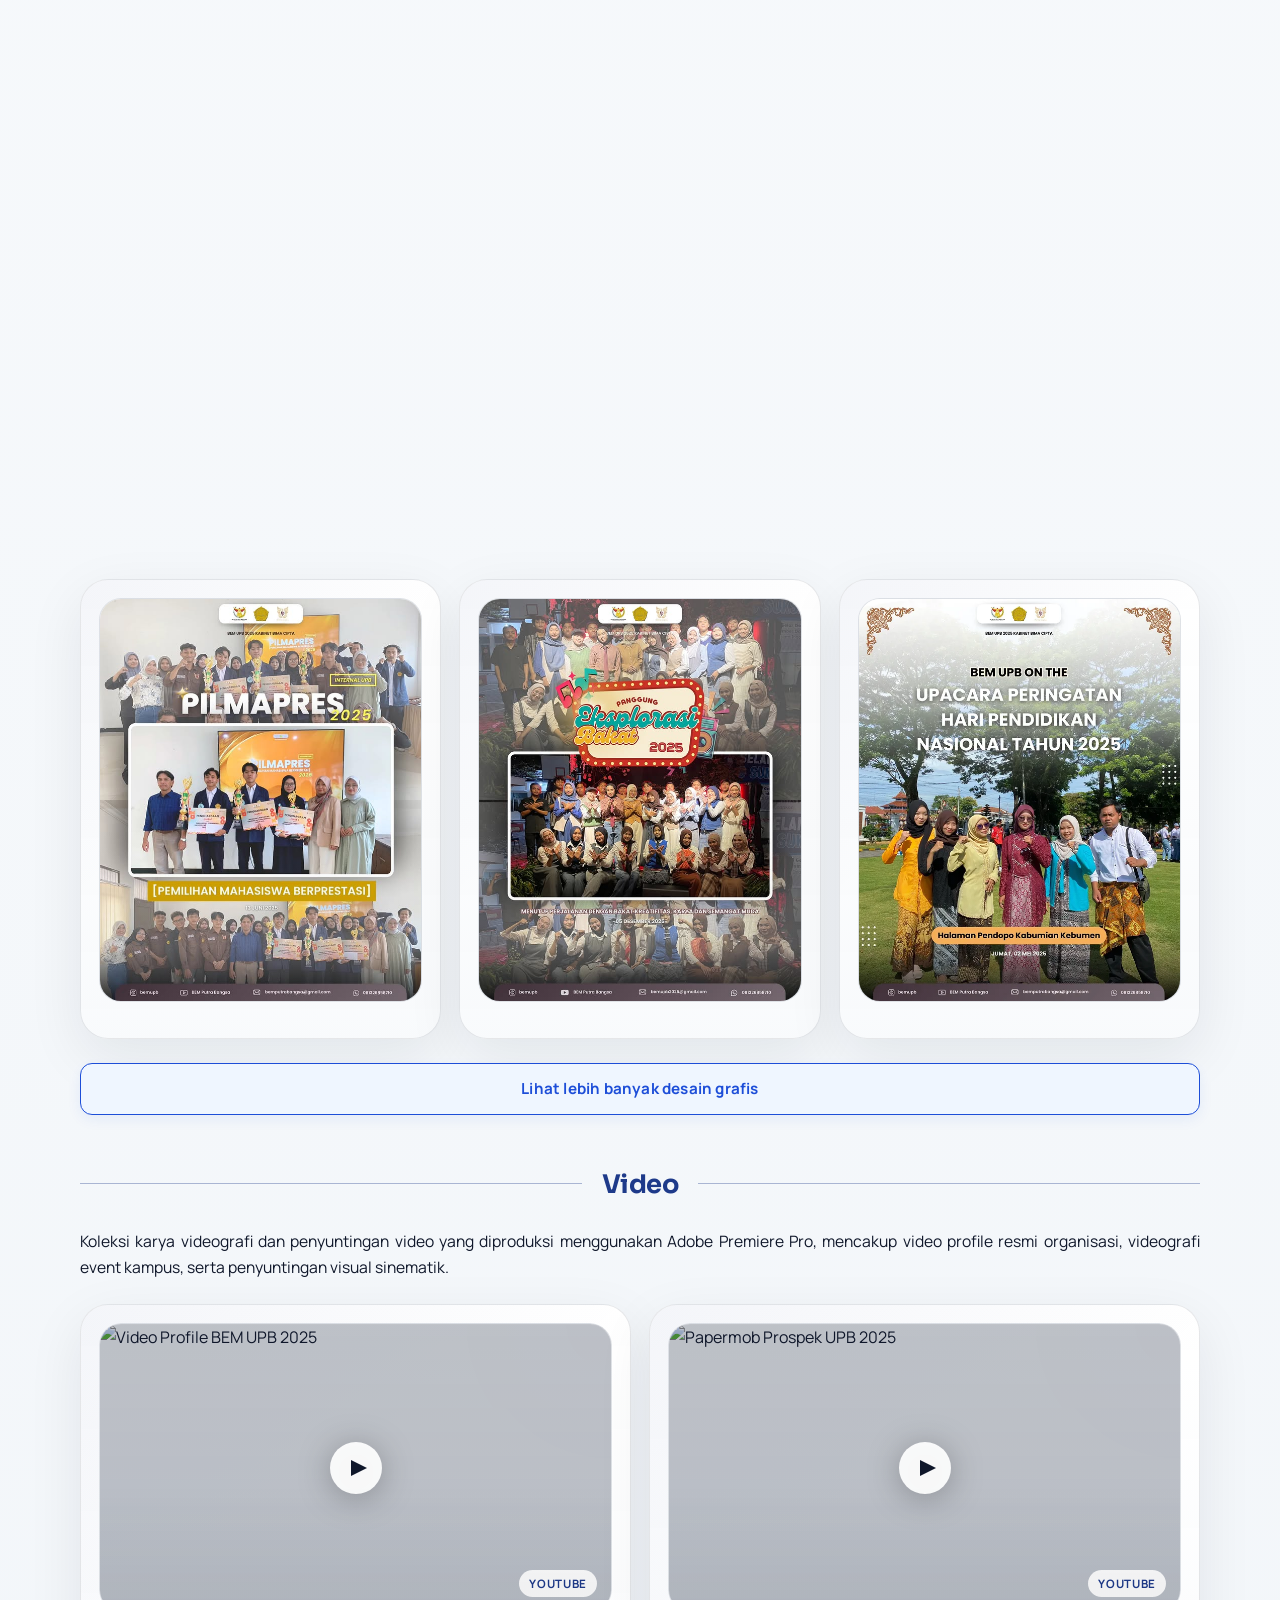
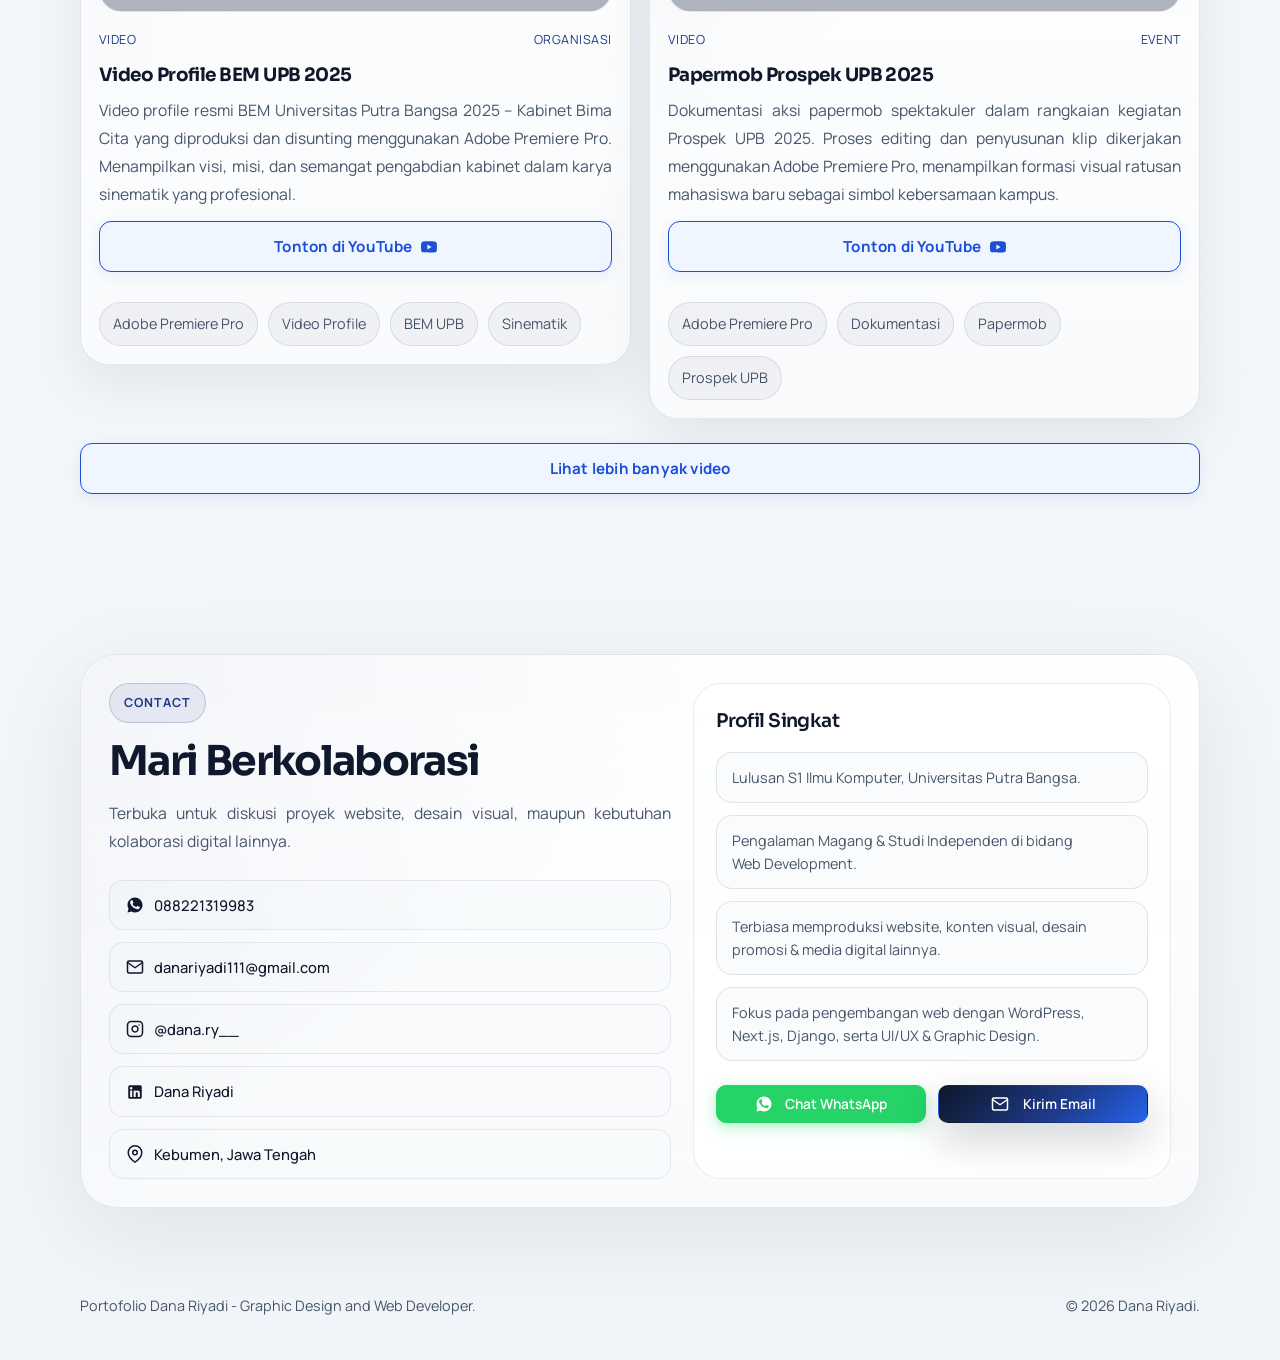
==== commit fb4e5653: "refactor: remove project list from webdev.html for content reorganization" ====
--- a/index.html
+++ b/index.html
@@ -130,7 +130,7 @@
           <div class="section-heading section-heading--split reveal">
             <div>
               <span class="section-label">Experience</span>
-              <h2>Pengalaman yang membentuk arah kerja saya</h2>
+              <h2>Pengalaman yang mengasah keahlian saya</h2>
             </div>
             <p>
               Dari magang, studi independen, hingga organisasi kampus, pengalaman saya banyak pada bidang pengembangan website, desain publikasi visual, dan pengelolaan media digital.
@@ -217,62 +217,79 @@
           <h2 class="portfolio-category-heading reveal">Web Development</h2>
           <div class="projects-grid" style="align-items:stretch;">
 
-            <!-- LP3M Next.js -->
+            <!-- LP3M Next.js & WordPress -->
             <article class="project-card reveal">
               <div class="project-media media-carousel" style="aspect-ratio:1920/912;" data-carousel data-images="assets/projects/webdev/lp3mv2-1.png|assets/projects/webdev/lp3mv2-2.png|assets/projects/webdev/lp3mv2-3.png|assets/projects/webdev/lp3mv2-4.png|assets/projects/webdev/lp3mv2-5.png">
-                <img src="assets/projects/webdev/lp3mv2-1.png" alt="Preview Web LP3M UPB Next.js" loading="lazy" decoding="async">
-                <span class="project-status">Next.js Site</span>
-              </div>
-              <div class="project-content" style="display:flex;flex-direction:column;">
-                <div class="project-meta"><span>Next.js</span><span>Campus</span></div>
-                <h3>Web LP3M UPB</h3>
-                <p style="flex:1;">Website LP3M Universitas Putra Bangsa yang dibangun ulang menggunakan Next.js dan MySQL. Hadir dengan tampilan yang lebih modern dan performa yang lebih optimal dibanding versi WordPress.</p>
-                <div class="project-tags"><span>Next.js</span><span>MySQL</span><span>LP3M</span></div>
-              </div>
-            </article>
-
-            <!-- Web Fakultas (FST + FEB gabungan) -->
+                <img src="assets/projects/webdev/lp3mv2-1.png" alt="Preview Website Lembaga Penelitian Pengembangan dan Pengabdian Kepada Masyarakat UPB" loading="lazy" decoding="async">
+                <span class="project-status">WordPress &amp; Next.js</span>
+              </div>
+              <div class="project-content" style="display:flex;flex-direction:column;">
+                <div class="project-meta"><span>INTERNSHIP</span></div>
+                <h3>Website Lembaga Penelitian Pengembangan dan Pengabdian Kepada Masyarakat UPB</h3>
+                <p style="flex:1;text-align:justify;text-justify:inter-word;">Website resmi LP3M Universitas Putra Bangsa yang dikembangkan dalam dua versi, yaitu menggunakan WordPress dan Next.js dengan database MySQL. Dilengkapi integrasi Looker Studio untuk mengolah dan menampilkan visualisasi data penelitian secara interaktif.</p>
+                <a class="button-project-link" href="https://lp3m.universitasputrabangsa.ac.id/" target="_blank" rel="noopener"><span>Lihat website</span> <svg width="15" height="15" viewBox="0 0 24 24" fill="none" stroke="currentColor" stroke-width="2.2" stroke-linecap="round" stroke-linejoin="round"><path d="M18 13v6a2 2 0 0 1-2 2H5a2 2 0 0 1-2-2V8a2 2 0 0 1 2-2h6"></path><polyline points="15 3 21 3 21 9"></polyline><line x1="10" y1="14" x2="21" y2="3"></line></svg></a>
+                <div class="project-tags"><span>Next.js</span><span>WordPress</span><span>Looker Studio</span><span>MySQL</span></div>
+              </div>
+            </article>
+
+            <!-- Web Fakultas (FST + FEB) -->
             <article class="project-card reveal">
               <div class="project-media media-carousel" style="aspect-ratio:1920/912;" data-carousel data-images="assets/projects/webdev/fst1.png|assets/projects/webdev/fst2.png|assets/projects/webdev/fst3.png|assets/projects/webdev/fst4.png|assets/projects/webdev/feb1.png|assets/projects/webdev/feb2.png|assets/projects/webdev/feb3.png|assets/projects/webdev/feb4.png">
-                <img src="assets/projects/webdev/fst1.png" alt="Preview Web Fakultas UPB" loading="lazy" decoding="async">
+                <img src="assets/projects/webdev/fst1.png" alt="Preview Website Fakultas UPB" loading="lazy" decoding="async">
                 <span class="project-status">WordPress Site</span>
               </div>
               <div class="project-content" style="display:flex;flex-direction:column;">
-                <div class="project-meta"><span>WordPress</span><span>Campus</span></div>
-                <h3>Web Fakultas UPB</h3>
-                <p style="flex:1;">Website resmi Fakultas Sains dan Teknologi (FST) serta Fakultas Ekonomi dan Bisnis (FEB) Universitas Putra Bangsa berbasis WordPress. Menampilkan informasi akademik, berita kegiatan, dan profil program studi.</p>
-                <div style="display:flex;gap:10px;flex-wrap:wrap;margin-bottom:12px;">
-                  <a href="https://fst.universitasputrabangsa.ac.id/" target="_blank" rel="noopener" class="button button-secondary" style="display:inline-flex;align-items:center;gap:6px;min-height:40px;font-size:0.85rem;">FST</a>
-                  <a href="https://feb.universitasputrabangsa.ac.id/" target="_blank" rel="noopener" class="button button-secondary" style="display:inline-flex;align-items:center;gap:6px;min-height:40px;font-size:0.85rem;">FEB</a>
-                </div>
-                <div class="project-tags"><span>WordPress</span><span>Institusi</span><span>UPB</span></div>
+                <div class="project-meta"><span>INTERNSHIP</span></div>
+                <h3>Website Fakultas UPB</h3>
+                <p style="flex:1;text-align:justify;text-justify:inter-word;">Website resmi Fakultas Sains dan Teknologi (FST) serta Fakultas Ekonomi dan Bisnis (FEB) Universitas Putra Bangsa berbasis WordPress. Menampilkan informasi akademik, berita kegiatan terkini, dan profil program studi.</p>
+                <div style="display:grid;grid-template-columns:1fr 1fr;gap:10px;width:100%;margin-top:12px;margin-bottom:12px;">
+                  <a class="button-project-link" href="https://fst.universitasputrabangsa.ac.id/" target="_blank" rel="noopener" style="margin:0 !important;"><span>Lihat website FST</span> <svg width="15" height="15" viewBox="0 0 24 24" fill="none" stroke="currentColor" stroke-width="2.2" stroke-linecap="round" stroke-linejoin="round"><path d="M18 13v6a2 2 0 0 1-2 2H5a2 2 0 0 1-2-2V8a2 2 0 0 1 2-2h6"></path><polyline points="15 3 21 3 21 9"></polyline><line x1="10" y1="14" x2="21" y2="3"></line></svg></a>
+                  <a class="button-project-link" href="https://feb.universitasputrabangsa.ac.id/" target="_blank" rel="noopener" style="margin:0 !important;"><span>Lihat website FEB</span> <svg width="15" height="15" viewBox="0 0 24 24" fill="none" stroke="currentColor" stroke-width="2.2" stroke-linecap="round" stroke-linejoin="round"><path d="M18 13v6a2 2 0 0 1-2 2H5a2 2 0 0 1-2-2V8a2 2 0 0 1 2-2h6"></path><polyline points="15 3 21 3 21 9"></polyline><line x1="10" y1="14" x2="21" y2="3"></line></svg></a>
+                </div>
+                <div class="project-tags"><span>WordPress</span><span>Institusi</span><span>FST &amp; FEB</span></div>
               </div>
             </article>
 
             <!-- Zaza Bakery -->
             <article class="project-card reveal">
               <div class="project-media media-carousel" style="aspect-ratio:1920/912;" data-carousel data-images="assets/projects/webdev/zaza1.png|assets/projects/webdev/zaza2.png|assets/projects/webdev/zaza3.png|assets/projects/webdev/zaza4.png|assets/projects/webdev/zaza5.png|assets/projects/webdev/zaza6.png|assets/projects/webdev/zaza7.png|assets/projects/webdev/zaza8.png">
-                <img src="assets/projects/webdev/zaza1.png" alt="Preview Web Company Profile Zaza Bakery" loading="lazy" decoding="async">
-                <span class="project-status">WordPress Site</span>
-              </div>
-              <div class="project-content" style="display:flex;flex-direction:column;">
-                <div class="project-meta"><span>WordPress</span><span>Business</span></div>
-                <h3>Web Company Profile Zaza Bakery</h3>
-                <p style="flex:1;">Website company profile toko roti Zaza Bakery berbasis WordPress. Menampilkan katalog produk, fitur pemesanan via WhatsApp, testimoni pelanggan, FAQ, dan tautan media sosial.</p>
-                <div class="project-tags"><span>WordPress</span><span>Business</span><span>Company Profile</span></div>
+                <img src="assets/projects/webdev/zaza1.png" alt="Preview Website Company Profile Zaza Bakery" loading="lazy" decoding="async">
+                <span class="project-status">WordPress &amp; Next.js</span>
+              </div>
+              <div class="project-content" style="display:flex;flex-direction:column;">
+                <div class="project-meta"><span>KULIAH KERJA LAPANGAN</span></div>
+                <h3>Website Company Profile Zaza Bakery</h3>
+                <p style="flex:1;text-align:justify;text-justify:inter-word;">Website company profile toko roti Zaza Bakery yang dikembangkan dalam dua versi menggunakan WordPress dan Next.js. Di-hosting menggunakan Vercel, Supabase, dan Anymhost. Menampilkan katalog produk, fitur pemesanan via WhatsApp, testimoni pelanggan, FAQ, dan tautan media sosial.</p>
+                <a class="button-project-link" href="https://zaza-bakery.vercel.app/" target="_blank" rel="noopener"><span>Lihat website</span> <svg width="15" height="15" viewBox="0 0 24 24" fill="none" stroke="currentColor" stroke-width="2.2" stroke-linecap="round" stroke-linejoin="round"><path d="M18 13v6a2 2 0 0 1-2 2H5a2 2 0 0 1-2-2V8a2 2 0 0 1 2-2h6"></path><polyline points="15 3 21 3 21 9"></polyline><line x1="10" y1="14" x2="21" y2="3"></line></svg></a>
+                <div class="project-tags"><span>WordPress</span><span>Next.js</span><span>Vercel</span><span>Supabase</span><span>Anymhost</span></div>
+              </div>
+            </article>
+
+            <!-- Aplikasi Manajemen Rapat BEM UPB (Projek Skripsi) -->
+            <article class="project-card reveal">
+              <div class="project-media media-carousel" style="aspect-ratio:1920/912;" data-carousel data-images="assets/projects/webdev/meet1.png|assets/projects/webdev/meet2.png|assets/projects/webdev/meet3.png|assets/projects/webdev/meet4.png|assets/projects/webdev/meet5.png|assets/projects/webdev/meet6.png|assets/projects/webdev/meet7.png|assets/projects/webdev/meet8.png|assets/projects/webdev/meet9.png">
+                <img src="assets/projects/webdev/meet1.png" alt="Preview Aplikasi Manajemen Rapat BEM UPB" loading="lazy" decoding="async">
+                <span class="project-status">Laravel App</span>
+              </div>
+              <div class="project-content" style="display:flex;flex-direction:column;">
+                <div class="project-meta"><span>PROJEK SKRIPSI</span></div>
+                <h3>Aplikasi Manajemen Rapat BEM UPB</h3>
+                <p style="flex:1;text-align:justify;text-justify:inter-word;">Aplikasi web manajemen rapat BEM UPB yang dibangun sebagai projek skripsi menggunakan Laravel (PHP), database MySQL, wireframe Figma, dan hosting Anymhost. Fitur: penjadwalan rapat, pengumuman via WhatsApp (Fonnte) &amp; email SMTP, presensi berbasis geolocation dan foto selfie, serta notulensi dan dokumentasi rapat.</p>
+                <a class="button-project-link" href="https://meetingbemupb.my.id/" target="_blank" rel="noopener"><span>Lihat website</span> <svg width="15" height="15" viewBox="0 0 24 24" fill="none" stroke="currentColor" stroke-width="2.2" stroke-linecap="round" stroke-linejoin="round"><path d="M18 13v6a2 2 0 0 1-2 2H5a2 2 0 0 1-2-2V8a2 2 0 0 1 2-2h6"></path><polyline points="15 3 21 3 21 9"></polyline><line x1="10" y1="14" x2="21" y2="3"></line></svg></a>
+                <div class="project-tags"><span>Laravel</span><span>PHP</span><span>MySQL</span><span>Fonnte</span><span>Skripsi</span></div>
               </div>
             </article>
 
             <!-- Daycare -->
             <article class="project-card reveal">
               <div class="project-media media-carousel" style="aspect-ratio:1920/912;" data-carousel data-images="assets/projects/webdev/daycare1.png|assets/projects/webdev/daycare2.png|assets/projects/webdev/daycare3.png|assets/projects/webdev/daycare4.png|assets/projects/webdev/daycare5.png|assets/projects/webdev/daycare6.png">
-                <img src="assets/projects/webdev/daycare1.png" alt="Preview Web Pendaftaran Daycare" loading="lazy" decoding="async">
+                <img src="assets/projects/webdev/daycare1.png" alt="Preview Website Pendaftaran Daycare" loading="lazy" decoding="async">
                 <span class="project-status">Django App</span>
               </div>
               <div class="project-content" style="display:flex;flex-direction:column;">
-                <div class="project-meta"><span>Django</span><span>Education</span></div>
-                <h3>Web Pendaftaran Daycare</h3>
-                <p style="flex:1;">Aplikasi web pendaftaran daycare dibangun dengan Django (Python), HTML, CSS, dan SQLite. Fitur pendaftaran anak secara online, pemantauan perkembangan anak, dan informasi parenting.</p>
+                <div class="project-meta"><span>STUDI INDEPENDEN BERSERTIFIKAT</span></div>
+                <h3>Website Pendaftaran Daycare</h3>
+                <p style="flex:1;text-align:justify;text-justify:inter-word;">Aplikasi web pendaftaran daycare dibangun dengan Django (Python), HTML, CSS, dan SQLite. Fitur pendaftaran anak secara online, pemantauan perkembangan anak, dan informasi parenting.</p>
                 <div class="project-tags"><span>Django</span><span>Python</span><span>SQLite</span></div>
               </div>
             </article>
@@ -284,9 +301,9 @@
                 <span class="project-status">UI/UX Design</span>
               </div>
               <div class="project-content" style="display:flex;flex-direction:column;">
-                <div class="project-meta"><span>UI/UX</span><span>Mobile App</span></div>
+                <div class="project-meta"><span>PROJEK KULIAH</span></div>
                 <h3>UI/UX Aplikasi My UKM</h3>
-                <p style="flex:1;">Rancangan UI/UX aplikasi My UKM untuk pengelolaan Unit Kegiatan Mahasiswa secara digital. Memudahkan pendaftaran anggota dan pencatatan presensi kegiatan UKM melalui aplikasi mobile.</p>
+                <p style="flex:1;text-align:justify;text-justify:inter-word;">Rancangan UI/UX aplikasi My UKM untuk pengelolaan Unit Kegiatan Mahasiswa secara digital. Memudahkan pendaftaran anggota dan pencatatan presensi kegiatan UKM melalui aplikasi mobile.</p>
                 <div class="project-tags"><span>UI/UX</span><span>Figma</span><span>Mobile</span></div>
               </div>
             </article>
@@ -294,15 +311,23 @@
           </div>
 
           <!-- BUTTON SUB-SECTION WEB DEV -->
-          <div style="text-align: center; margin-top: 24px; margin-bottom: 48px;" class="reveal">
-            <a class="button button-secondary" href="portofolio.html?filter=web" style="display: inline-flex; align-items: center; gap: 8px; font-size: 0.92rem;">
-              <span>Lihat Lebih Banyak Web Dev</span>
-              <svg width="18" height="18" viewBox="0 0 24 24" fill="none" stroke="currentColor" stroke-width="2.2" stroke-linecap="round" stroke-linejoin="round"><line x1="5" y1="12" x2="19" y2="12"></line><polyline points="12 5 19 12 12 19"></polyline></svg>
+          <div style="margin-top: 24px; margin-bottom: 48px;" class="reveal">
+            <a class="button button-see-more" href="portofolio.html?filter=web">
+              <span>Lihat lebih banyak website</span>
             </a>
           </div>
 
           <!-- GRAPHIC DESIGN -->
           <h2 class="portfolio-category-heading reveal">Graphic Design</h2>
+          <p class="reveal" style="text-align:justify;text-justify:inter-word;margin-top:8px;margin-bottom:16px;color:var(--text-muted);font-size:0.98rem;line-height:1.65;">Koleksi desain grafis yang dikerjakan menggunakan Canva, dengan proses diawali riset referensi visual sebagai acuan, lalu dikembangkan dan disesuaikan dengan ide serta gaya sendiri. Mencakup berbagai kebutuhan publikasi seperti ucapan resmi, peringatan hari besar nasional, dokumentasi kegiatan, hingga publikasi event dan media kreatif lainnya.</p>
+          <div class="project-tags reveal" style="margin-top:0;margin-bottom:24px;">
+            <span>Canva</span>
+            <span>Instagram</span>
+            <span>Event</span>
+            <span>Dokumentasi</span>
+            <span>Hari Nasional</span>
+            <span>Organisasi</span>
+          </div>
           <div class="projects-grid design-grid">
             <article class="project-card design-card reveal">
               <div class="project-media" style="aspect-ratio:4/5;">
@@ -331,11 +356,6 @@
             </article>
             <article class="project-card design-card reveal">
               <div class="project-media" style="aspect-ratio:4/5;">
-                <img src="assets/projects/design/560.jpg" alt="Design 560" loading="lazy" decoding="async">
-              </div>
-            </article>
-            <article class="project-card design-card reveal">
-              <div class="project-media" style="aspect-ratio:4/5;">
                 <img src="assets/projects/design/555.jpg" alt="Design 555" loading="lazy" decoding="async">
               </div>
             </article>
@@ -357,15 +377,15 @@
           </div>
 
           <!-- BUTTON SUB-SECTION GRAPHIC DESIGN -->
-          <div style="text-align: center; margin-top: 24px; margin-bottom: 48px;" class="reveal">
-            <a class="button button-secondary" href="portofolio.html?filter=design" style="display: inline-flex; align-items: center; gap: 8px; font-size: 0.92rem;">
-              <span>Lihat Lebih Banyak Desain</span>
-              <svg width="18" height="18" viewBox="0 0 24 24" fill="none" stroke="currentColor" stroke-width="2.2" stroke-linecap="round" stroke-linejoin="round"><line x1="5" y1="12" x2="19" y2="12"></line><polyline points="12 5 19 12 12 19"></polyline></svg>
+          <div style="margin-top: 24px; margin-bottom: 48px;" class="reveal">
+            <a class="button button-see-more" href="portofolio.html?filter=design">
+              <span>Lihat lebih banyak desain grafis</span>
             </a>
           </div>
 
           <!-- VIDEO -->
           <h2 class="portfolio-category-heading reveal">Video</h2>
+          <p class="reveal" style="text-align:justify;text-justify:inter-word;margin-top:8px;margin-bottom:24px;color:var(--text-muted);font-size:0.98rem;line-height:1.65;">Koleksi karya videografi dan penyuntingan video yang diproduksi menggunakan Adobe Premiere Pro, mencakup video profile resmi organisasi, videografi event kampus, serta penyuntingan visual sinematik.</p>
           <div class="projects-grid">
             <article class="project-card reveal">
               <a href="https://www.youtube.com/watch?v=QSQfKe1WLQ4" target="_blank" rel="noopener noreferrer" class="video-thumb-link" aria-label="Tonton Video Profile BEM UPB 2025 di YouTube">
@@ -380,15 +400,15 @@
                   <span class="video-yt-badge">YouTube</span>
                 </div>
               </a>
-              <div class="project-content">
+              <div class="project-content" style="display:flex;flex-direction:column;">
                 <div class="project-meta"><span>Video</span><span>Organisasi</span></div>
                 <h3>Video Profile BEM UPB 2025</h3>
-                <p>Video profile resmi BEM Universitas Putra Bangsa 2025 – Kabinet Bima Cita. Menampilkan visi, misi, dan semangat pengabdian kabinet dalam satu karya sinematik.</p>
-                <a href="https://www.youtube.com/watch?v=QSQfKe1WLQ4" target="_blank" rel="noopener" class="button button-secondary" style="display:inline-flex;align-items:center;gap:8px;margin-bottom:8px;">
+                <p style="flex:1;text-align:justify;text-justify:inter-word;">Video profile resmi BEM Universitas Putra Bangsa 2025 – Kabinet Bima Cita yang diproduksi dan disunting menggunakan Adobe Premiere Pro. Menampilkan visi, misi, dan semangat pengabdian kabinet dalam karya sinematik yang profesional.</p>
+                <a class="button-project-link" href="https://www.youtube.com/watch?v=QSQfKe1WLQ4" target="_blank" rel="noopener">
+                  <span>Tonton di YouTube</span>
                   <svg width="16" height="16" viewBox="0 0 24 24" fill="currentColor"><path d="M23.498 6.186a3.016 3.016 0 0 0-2.122-2.136C19.505 3.545 12 3.545 12 3.545s-7.505 0-9.377.505A3.017 3.017 0 0 0 .502 6.186C0 8.07 0 12 0 12s0 3.93.502 5.814a3.016 3.016 0 0 0 2.122 2.136c1.871.505 9.376.505 9.376.505s7.505 0 9.377-.505a3.015 3.015 0 0 0 2.122-2.136C24 15.93 24 12 24 12s0-3.93-.502-5.814zM9.545 15.568V8.432L15.818 12l-6.273 3.568z"/></svg>
-                  Tonton di YouTube
-                </a>
-                <div class="project-tags"><span>Video Profile</span><span>BEM UPB</span><span>Sinematik</span></div>
+                </a>
+                <div class="project-tags"><span>Adobe Premiere Pro</span><span>Video Profile</span><span>BEM UPB</span><span>Sinematik</span></div>
               </div>
             </article>
 
@@ -405,24 +425,23 @@
                   <span class="video-yt-badge">YouTube</span>
                 </div>
               </a>
-              <div class="project-content">
+              <div class="project-content" style="display:flex;flex-direction:column;">
                 <div class="project-meta"><span>Video</span><span>Event</span></div>
                 <h3>Papermob Prospek UPB 2025</h3>
-                <p>Dokumentasi aksi papermob spektakuler dalam rangkaian kegiatan Prospek UPB 2025. Ratusan mahasiswa baru membentuk formasi visual yang memukau sebagai simbol kebersamaan dan semangat kampus.</p>
-                <a href="https://www.youtube.com/watch?v=WlWO-FxSLHY" target="_blank" rel="noopener" class="button button-secondary" style="display:inline-flex;align-items:center;gap:8px;margin-bottom:8px;">
+                <p style="flex:1;text-align:justify;text-justify:inter-word;">Dokumentasi aksi papermob spektakuler dalam rangkaian kegiatan Prospek UPB 2025. Proses editing dan penyusunan klip dikerjakan menggunakan Adobe Premiere Pro, menampilkan formasi visual ratusan mahasiswa baru sebagai simbol kebersamaan kampus.</p>
+                <a class="button-project-link" href="https://www.youtube.com/watch?v=WlWO-FxSLHY" target="_blank" rel="noopener">
+                  <span>Tonton di YouTube</span>
                   <svg width="16" height="16" viewBox="0 0 24 24" fill="currentColor"><path d="M23.498 6.186a3.016 3.016 0 0 0-2.122-2.136C19.505 3.545 12 3.545 12 3.545s-7.505 0-9.377.505A3.017 3.017 0 0 0 .502 6.186C0 8.07 0 12 0 12s0 3.93.502 5.814a3.016 3.016 0 0 0 2.122 2.136c1.871.505 9.376.505 9.376.505s7.505 0 9.377-.505a3.015 3.015 0 0 0 2.122-2.136C24 15.93 24 12 24 12s0-3.93-.502-5.814zM9.545 15.568V8.432L15.818 12l-6.273 3.568z"/></svg>
-                  Tonton di YouTube
-                </a>
-                <div class="project-tags"><span>Dokumentasi</span><span>Papermob</span><span>Prospek UPB</span></div>
+                </a>
+                <div class="project-tags"><span>Adobe Premiere Pro</span><span>Dokumentasi</span><span>Papermob</span><span>Prospek UPB</span></div>
               </div>
             </article>
           </div>
 
           <!-- BUTTON SUB-SECTION VIDEO -->
-          <div style="text-align: center; margin-top: 24px; margin-bottom: 32px;" class="reveal">
-            <a class="button button-secondary" href="portofolio.html?filter=video" style="display: inline-flex; align-items: center; gap: 8px; font-size: 0.92rem;">
-              <span>Lihat Lebih Banyak Video</span>
-              <svg width="18" height="18" viewBox="0 0 24 24" fill="none" stroke="currentColor" stroke-width="2.2" stroke-linecap="round" stroke-linejoin="round"><line x1="5" y1="12" x2="19" y2="12"></line><polyline points="12 5 19 12 12 19"></polyline></svg>
+          <div style="margin-top: 24px; margin-bottom: 32px;" class="reveal">
+            <a class="button button-see-more" href="portofolio.html?filter=video">
+              <span>Lihat lebih banyak video</span>
             </a>
           </div>
 
@@ -467,8 +486,8 @@
               <ul class="value-list compact-list">
                 <li>Lulusan S1 Ilmu Komputer, Universitas Putra Bangsa.</li>
                 <li>Pengalaman Magang &amp; Studi Independen di bidang Web Development.</li>
-                <li>Terbiasa memproduksi konten visual, desain promosi &amp; media digital.</li>
-                <li>Fokus pada WordPress, Next.js, Django, UI/UX &amp; Graphic Design.</li>
+                <li>Terbiasa memproduksi website, konten visual, desain promosi &amp; media digital lainnya.</li>
+                <li>Fokus pada pengembangan web dengan WordPress, Next.js, Django, serta UI/UX &amp; Graphic Design.</li>
               </ul>
               <div class="contact-actions">
                 <a class="button button-wa" href="https://wa.me/6288221319983?text=Halo%20Dana%20Riyadi,%20saya%20tertarik%20untuk%20berkolaborasi." target="_blank" rel="noreferrer">
--- a/style.css
+++ b/style.css
@@ -50,7 +50,11 @@
   text-wrap: balance;
 }
 
-p,
+p {
+  text-align: justify !important;
+  text-justify: inter-word !important;
+}
+
 li {
   text-wrap: pretty;
 }
@@ -341,6 +345,62 @@
   border-color: var(--line);
   background: rgba(15, 23, 42, 0.04);
   color: var(--text);
+}
+
+.button-see-more,
+.button-project-link {
+  display: flex !important;
+  align-items: center !important;
+  justify-content: center !important;
+  gap: 8px !important;
+  width: 100% !important;
+  min-height: 48px !important;
+  padding: 12px 24px !important;
+  border-radius: 12px !important;
+  border: 1.5px solid #1d4ed8 !important;
+  background: #eff6ff !important;
+  color: #1d4ed8 !important;
+  font-weight: 700 !important;
+  font-size: 0.95rem !important;
+  letter-spacing: 0.2px !important;
+  text-decoration: none !important;
+  margin-top: 12px !important;
+  margin-bottom: 12px !important;
+  box-shadow: 0 4px 14px rgba(29, 78, 216, 0.08) !important;
+  transition: all 200ms cubic-bezier(0.4, 0, 0.2, 1) !important;
+}
+
+.button-see-more:hover,
+.button-project-link:hover {
+  background: #1d4ed8 !important;
+  color: #ffffff !important;
+  border-color: #1d4ed8 !important;
+  transform: translateY(-2px) !important;
+  box-shadow: 0 8px 24px rgba(29, 78, 216, 0.25) !important;
+}
+
+.button-see-more svg,
+.button-project-link svg {
+  transition: transform 200ms ease !important;
+}
+
+.button-see-more:hover svg,
+.button-project-link:hover svg {
+  transform: translateX(3px) translateY(-1px) !important;
+  stroke: #ffffff !important;
+}
+
+.project-content p,
+.project-card p,
+.service-card p,
+.feature-card p,
+.glass-card p,
+.experience-card p,
+.timeline-content p,
+.about-card p,
+.contact-card p {
+  text-align: justify !important;
+  text-justify: inter-word !important;
 }
 
 .hero-stats {
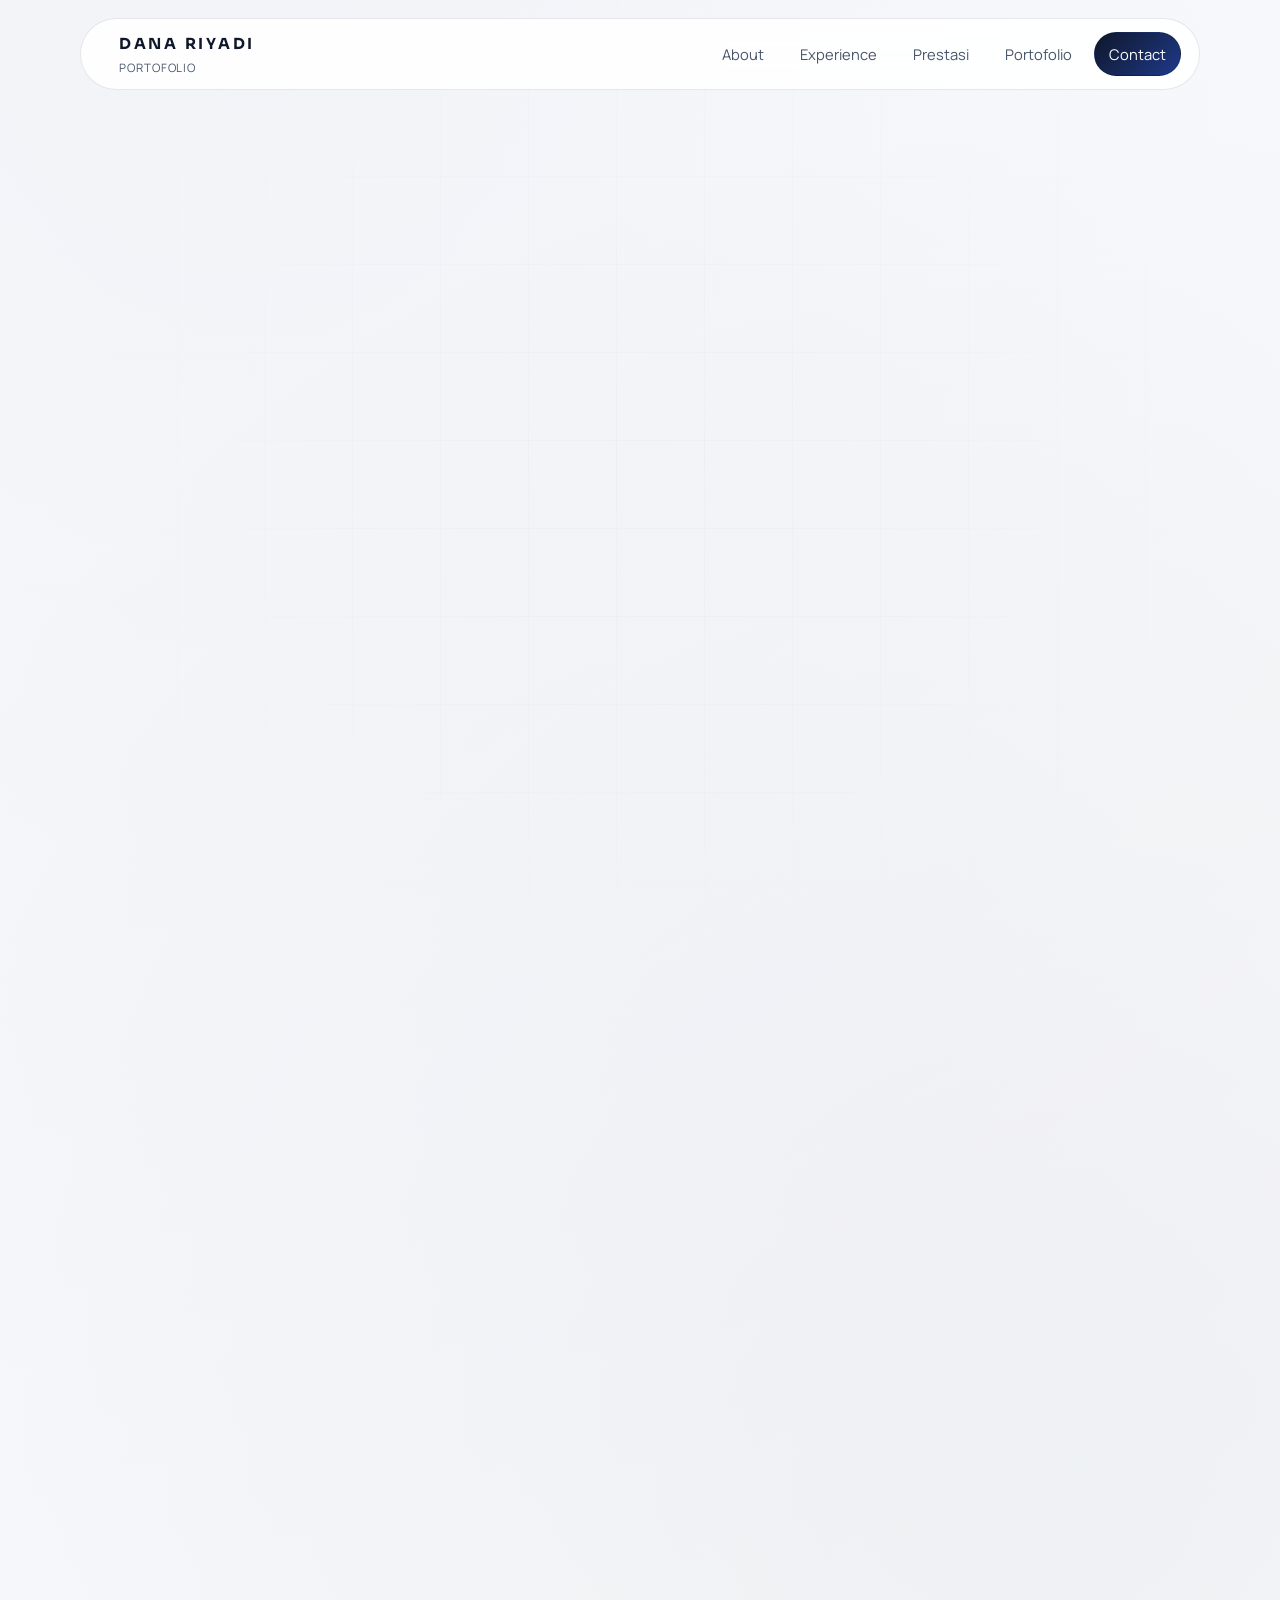
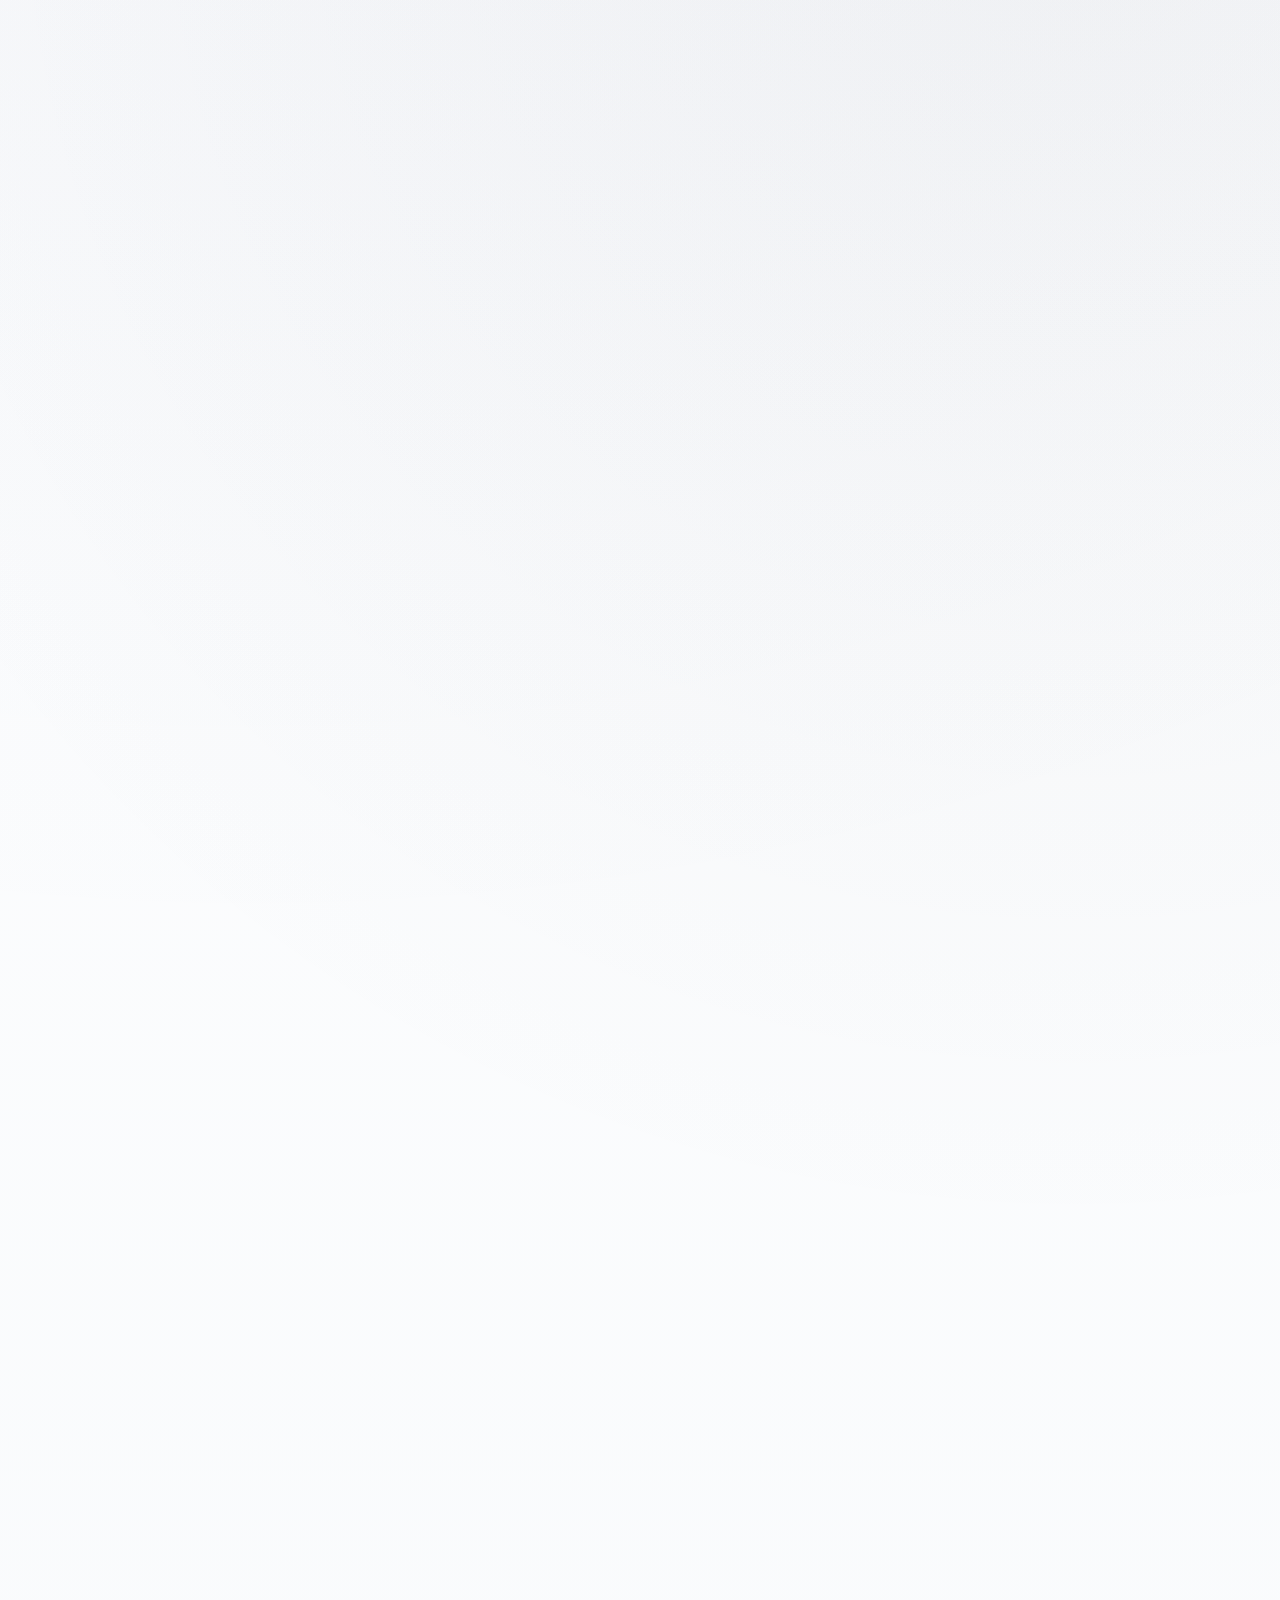
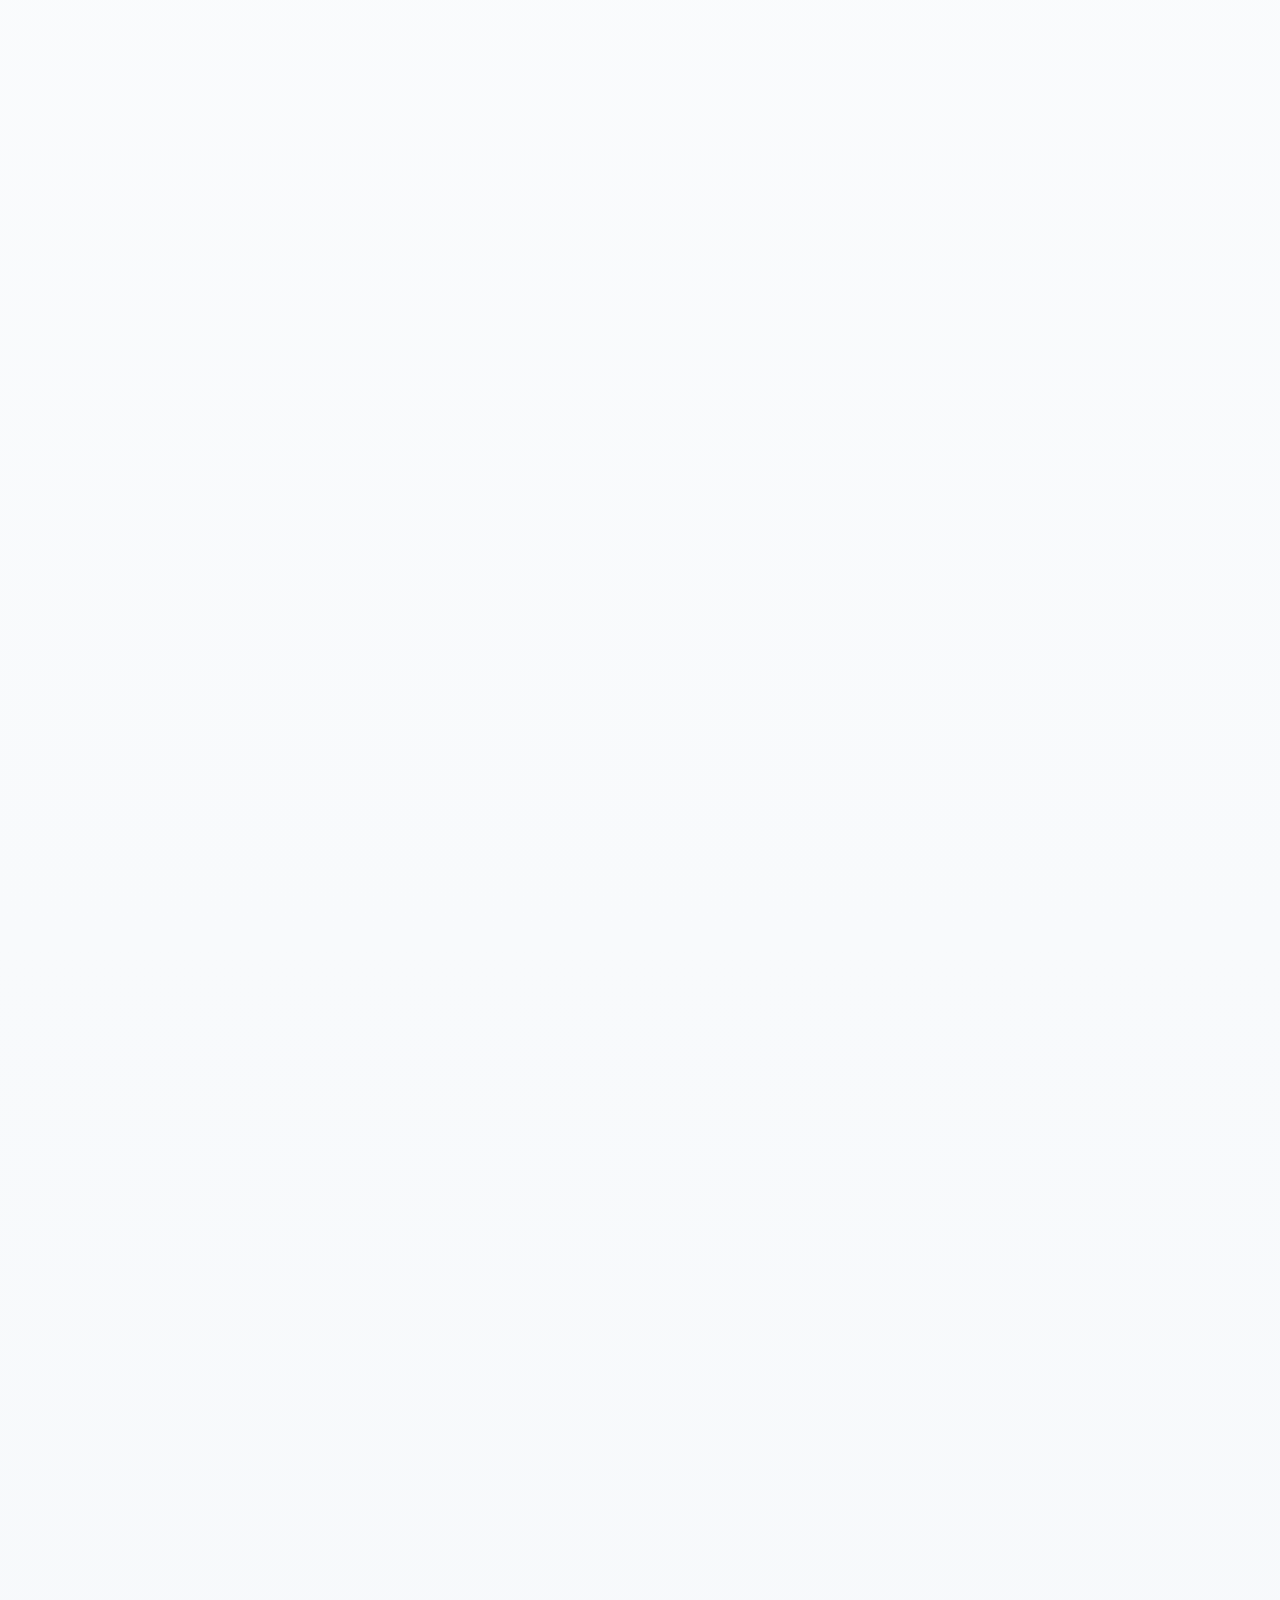
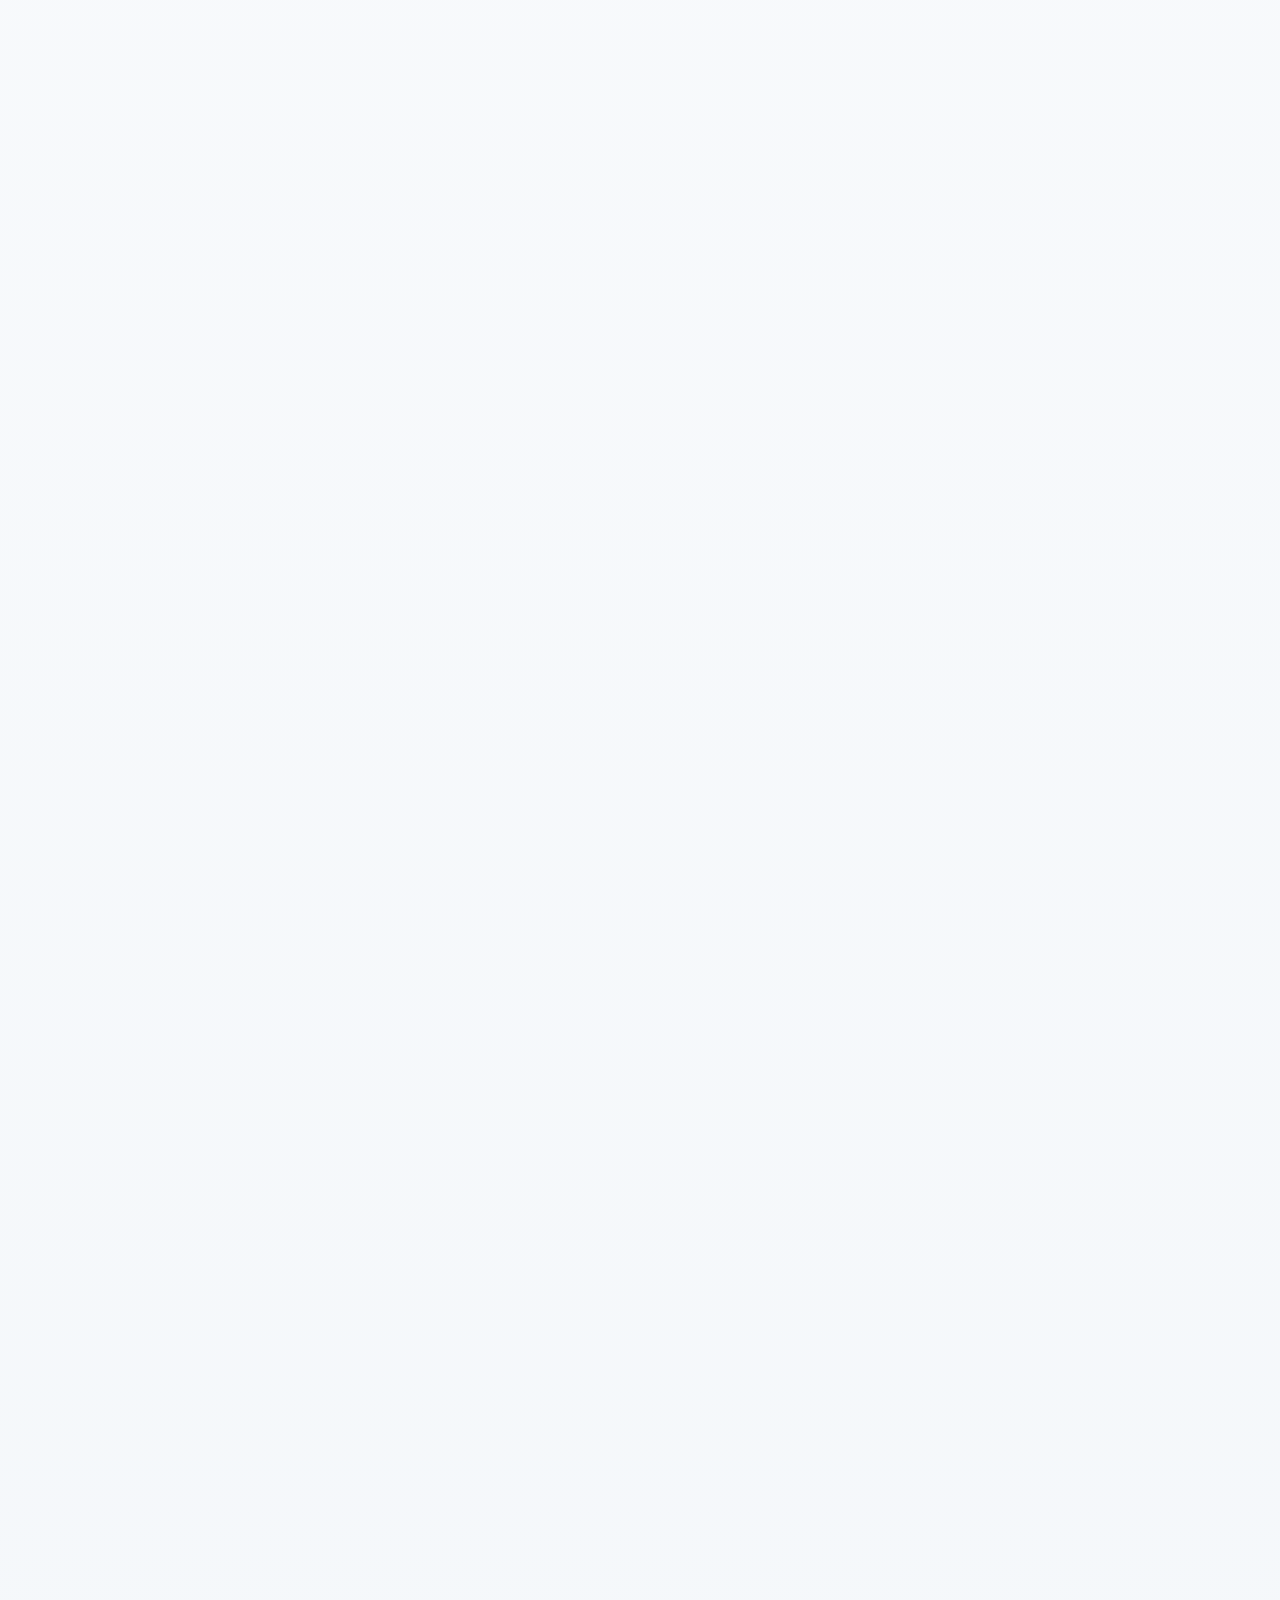
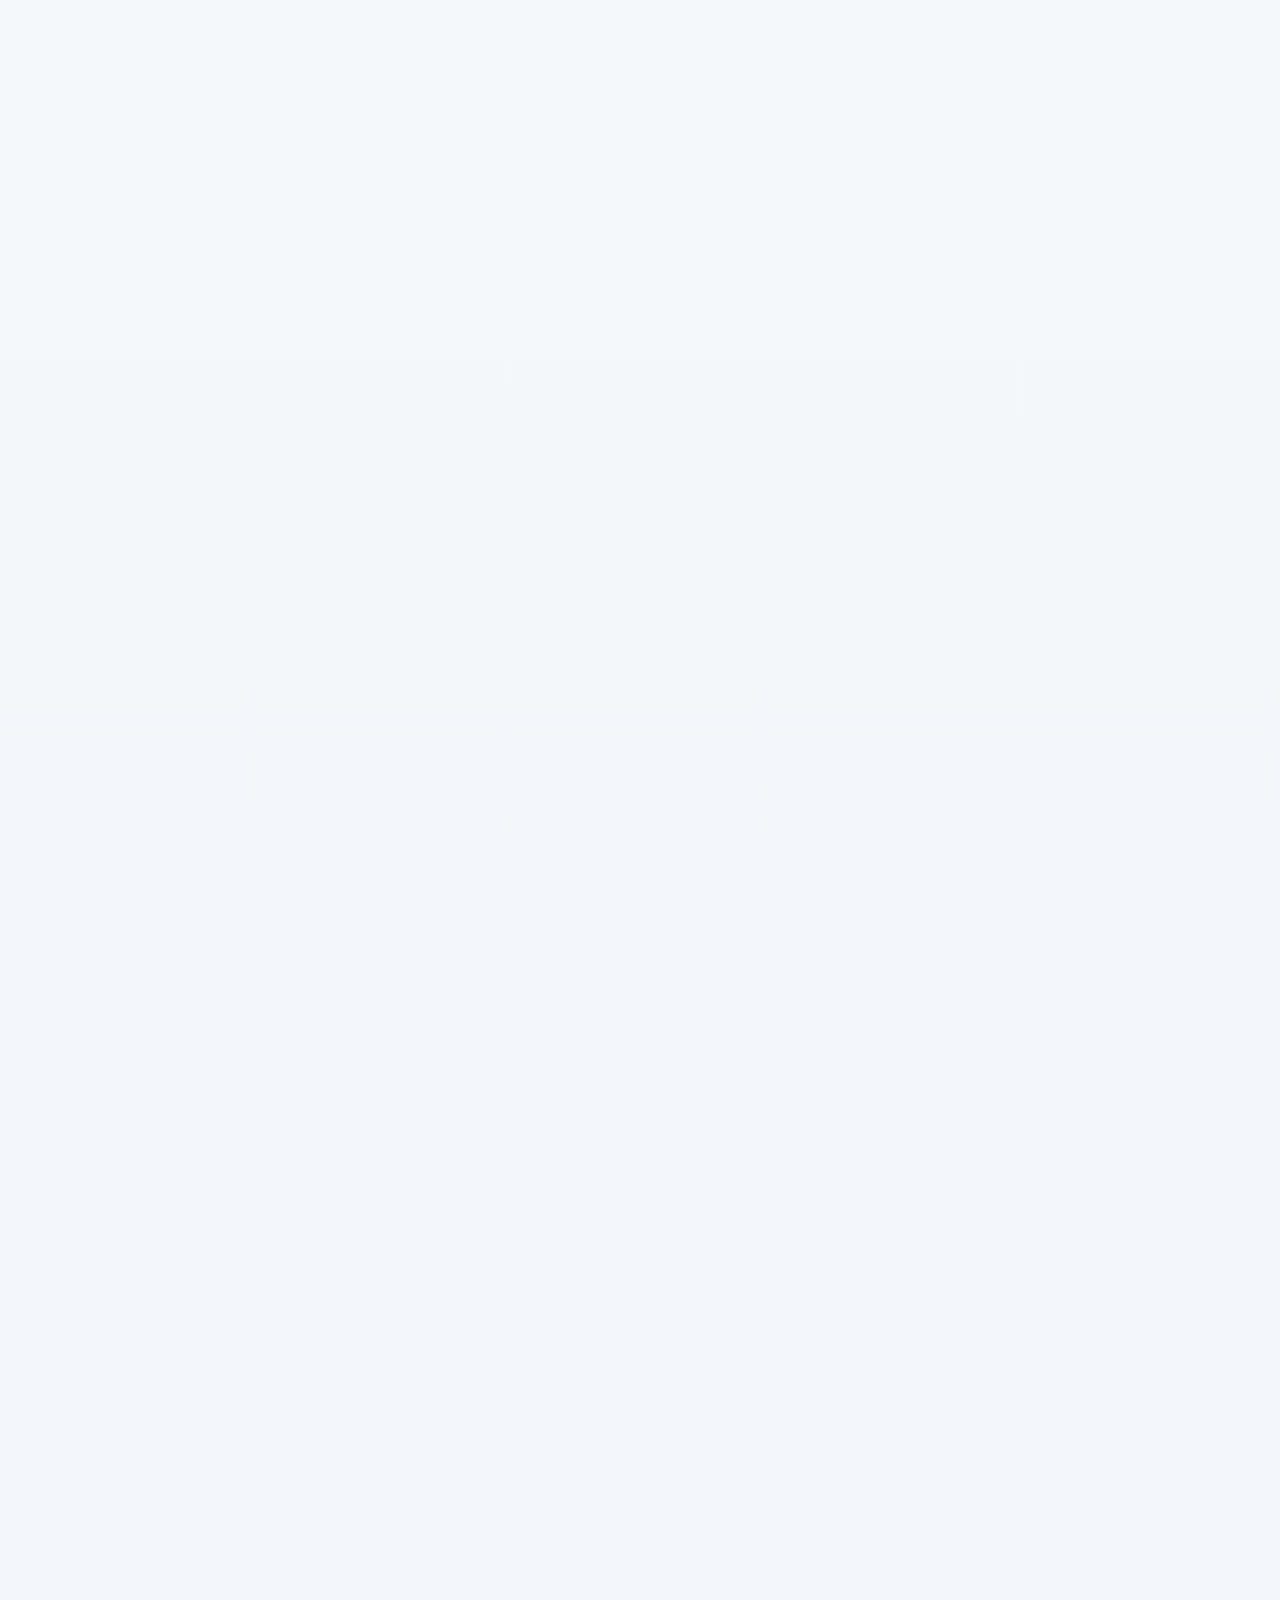
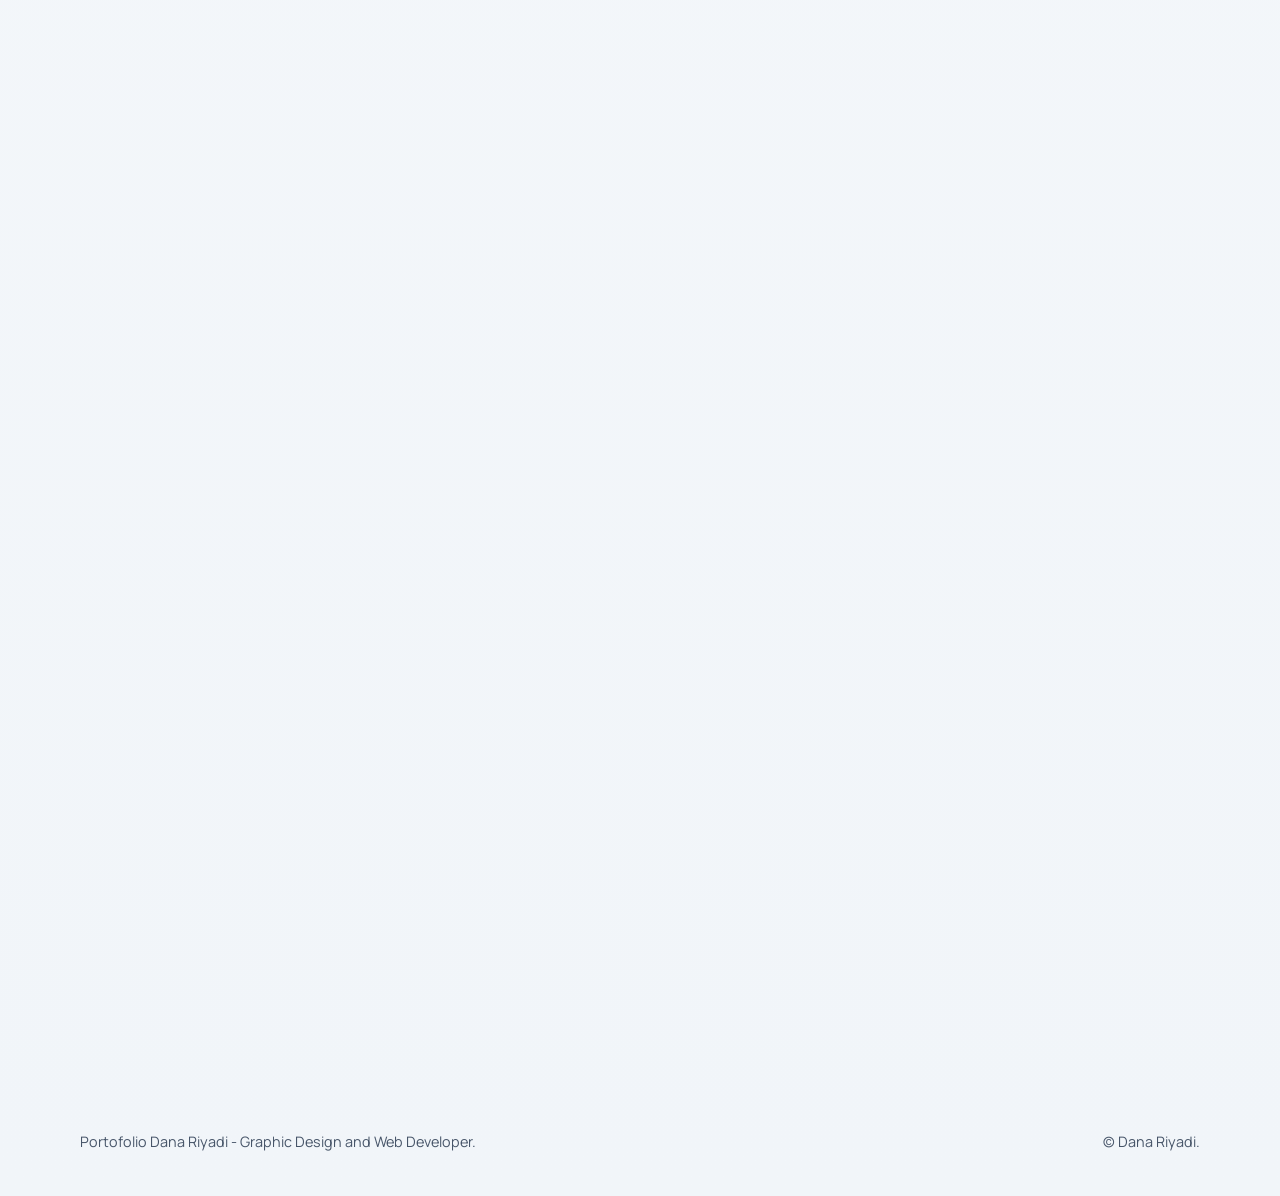
==== commit dec0b6e7: "feat: implement secure password-protected portfolio downloads and add reusable achievement card comp" ====
--- a/index.html
+++ b/index.html
@@ -31,6 +31,7 @@
           <div class="nav-menu" id="nav-menu">
             <a href="#about">About</a>
             <a href="#experience">Experience</a>
+            <a href="#prestasi">Prestasi</a>
             <a href="#portofolio">Portofolio</a>
             <a class="nav-cta" href="#contact">Contact</a>
           </div>
@@ -125,6 +126,152 @@
       </section>
 
       <!-- EXPERIENCE -->
+      <script>
+        var _globalSelectedVersion = "webdev";
+        var _failedAttempts = 0;
+        var _lockoutEndTime = 0;
+        var TARGET_HASH = "5b4ed33ef2e71b0b80ebac6c2740a63641743d6a432a61b114d3ae59128afa9c";
+
+        var _pdfMap = {
+          webdev: "downloads/7f2a9c-webdev-portfolio.pdf",
+          desain: "downloads/3d8e1b-desain-portfolio.pdf",
+          umum: "downloads/b91f4a-umum-portfolio.pdf"
+        };
+
+        function togglePortfolioDownloads(e) {
+          if (e) { e.preventDefault(); e.stopPropagation(); }
+          var wrapper = document.getElementById("portfolioDownloadWrapper");
+          var btn = document.getElementById("experienceToggleBtn");
+          if (!wrapper) return;
+          var isHidden = wrapper.style.display === "none" || wrapper.hasAttribute("hidden");
+          if (isHidden) {
+            wrapper.style.display = "block";
+            wrapper.removeAttribute("hidden");
+            if (btn) btn.classList.add("is-active");
+          } else {
+            wrapper.style.display = "none";
+            wrapper.setAttribute("hidden", "");
+            if (btn) btn.classList.remove("is-active");
+          }
+        }
+
+        function openPasswordModal(version) {
+          _globalSelectedVersion = version || "webdev";
+          var pwdModalOverlay = document.getElementById("pwdModalOverlay");
+          var pwdInput = document.getElementById("pwdInput");
+          var pwdErrorMsg = document.getElementById("pwdErrorMsg");
+
+          if (!pwdModalOverlay) return;
+
+          pwdModalOverlay.style.display = "flex";
+          pwdModalOverlay.removeAttribute("hidden");
+          pwdModalOverlay.setAttribute("aria-hidden", "false");
+          if (pwdInput) pwdInput.value = "";
+          if (pwdErrorMsg) {
+            pwdErrorMsg.style.display = "none";
+            pwdErrorMsg.setAttribute("hidden", "");
+            pwdErrorMsg.textContent = "";
+          }
+
+          setTimeout(function() {
+            if (pwdInput) pwdInput.focus();
+          }, 100);
+        }
+
+        function closePasswordModal() {
+          var pwdModalOverlay = document.getElementById("pwdModalOverlay");
+          var pwdInput = document.getElementById("pwdInput");
+          if (!pwdModalOverlay) return;
+          pwdModalOverlay.style.display = "none";
+          pwdModalOverlay.setAttribute("hidden", "");
+          pwdModalOverlay.setAttribute("aria-hidden", "true");
+          if (pwdInput) pwdInput.value = "";
+        }
+
+        async function hashSHA256Text(text) {
+          var encoder = new TextEncoder();
+          var data = encoder.encode(text);
+          var hashBuffer = await crypto.subtle.digest("SHA-256", data);
+          var hashArray = Array.from(new Uint8Array(hashBuffer));
+          return hashArray.map(function(b) { return b.toString(16).padStart(2, "0"); }).join("");
+        }
+
+        async function handlePasswordSubmit(e) {
+          if (e) e.preventDefault();
+
+          var pwdInput = document.getElementById("pwdInput");
+          var pwdErrorMsg = document.getElementById("pwdErrorMsg");
+          var pwdSubmitBtn = document.getElementById("pwdSubmitBtn");
+
+          var now = Date.now();
+          if (now < _lockoutEndTime) return;
+
+          var inputVal = (pwdInput ? pwdInput.value : "").trim();
+          if (!inputVal) {
+            if (pwdErrorMsg) {
+              pwdErrorMsg.textContent = "Password tidak boleh kosong.";
+              pwdErrorMsg.style.display = "block";
+              pwdErrorMsg.removeAttribute("hidden");
+            }
+            return;
+          }
+
+          try {
+            var hashedVal = await hashSHA256Text(inputVal);
+
+            if (hashedVal === TARGET_HASH) {
+              _failedAttempts = 0;
+              var activeVersion = _globalSelectedVersion || "webdev";
+              var filePath = _pdfMap[activeVersion] || _pdfMap["webdev"];
+
+              var a = document.createElement("a");
+              a.href = filePath;
+              a.download = filePath.split("/").pop();
+              a.target = "_blank";
+              document.body.appendChild(a);
+              a.click();
+              setTimeout(function() {
+                if (a.parentNode) a.parentNode.removeChild(a);
+              }, 150);
+
+              closePasswordModal();
+            } else {
+              _failedAttempts++;
+              if (_failedAttempts >= 5) {
+                _lockoutEndTime = Date.now() + 30000;
+                if (pwdInput) pwdInput.disabled = true;
+                if (pwdSubmitBtn) pwdSubmitBtn.disabled = true;
+                if (pwdErrorMsg) {
+                  pwdErrorMsg.textContent = "Terlalu banyak percobaan, coba lagi dalam 30 detik.";
+                  pwdErrorMsg.style.display = "block";
+                  pwdErrorMsg.removeAttribute("hidden");
+                }
+                setTimeout(function() {
+                  _failedAttempts = 0;
+                  if (pwdInput) pwdInput.disabled = false;
+                  if (pwdSubmitBtn) pwdSubmitBtn.disabled = false;
+                  if (pwdErrorMsg) {
+                    pwdErrorMsg.style.display = "none";
+                    pwdErrorMsg.setAttribute("hidden", "");
+                  }
+                }, 30000);
+              } else {
+                if (pwdErrorMsg) {
+                  pwdErrorMsg.textContent = "Password salah! Percobaan tersisa: " + (5 - _failedAttempts);
+                  pwdErrorMsg.style.display = "block";
+                  pwdErrorMsg.removeAttribute("hidden");
+                }
+                if (pwdInput) {
+                  pwdInput.value = "";
+                  pwdInput.focus();
+                }
+              }
+            }
+          } catch (err) {
+            console.error(err);
+          }
+        }
+      </script>
       <section class="section process-section" id="experience">
         <div class="container">
           <div class="section-heading section-heading--split reveal">
@@ -136,6 +283,16 @@
               Dari magang, studi independen, hingga organisasi kampus, pengalaman saya banyak pada bidang pengembangan website, desain publikasi visual, dan pengelolaan media digital.
             </p>
           </div>
+
+          <!-- PORTFOLIO DOWNLOAD OPTIONS CONTAINER (Toggled by Experience button) -->
+          <div class="portfolio-download-wrapper" id="portfolioDownloadWrapper" style="display: none;" hidden>
+            <div class="download-buttons-inline">
+              <button class="btn-download-version" data-version="webdev" type="button" onclick="openPasswordModal('webdev')" title="Portofolio Web Developer">W</button>
+              <button class="btn-download-version" data-version="desain" type="button" onclick="openPasswordModal('desain')" title="Portofolio Desain Grafis">G</button>
+              <button class="btn-download-version" data-version="umum" type="button" onclick="openPasswordModal('umum')" title="Portofolio Umum">U</button>
+            </div>
+          </div>
+
           <div class="experience-grid">
             <article class="glass-card reveal experience-card">
               <div class="experience-meta">
@@ -198,6 +355,77 @@
                 <li>Mendokumentasikan kegiatan melalui foto &amp; video</li>
               </ul>
             </article>
+          </div>
+        </div>
+      </section>
+
+      <!-- PRESTASI & PENCAPAIAN -->
+      <section class="section" id="prestasi">
+        <div class="container">
+          <div class="section-heading section-heading--split reveal">
+            <div>
+              <span class="section-label">Prestasi &amp; Pencapaian</span>
+              <h2>Pencapaian &amp; Sertifikasi</h2>
+            </div>
+            <p>Berbagai pencapaian, kompetisi, dan sertifikasi yang telah diraih dalam pengembangan web, fotografi, dan kegiatan akademik.</p>
+          </div>
+
+          <div class="projects-grid" style="align-items:stretch;">
+
+            <!-- Card 1: Golden Ticket Web Developer -->
+            <article class="project-card reveal">
+              <div class="project-media media-carousel" style="aspect-ratio:1920/912;" data-carousel data-images="assets/projects/prestasi/stupen.png|assets/projects/prestasi/sertif stupen.jpeg">
+                <img src="assets/projects/prestasi/stupen.png" alt="Prestasi - Golden Ticket Studi Independen Web Developer" loading="lazy" decoding="async">
+                <span class="project-status">WEB DEVELOPER</span>
+              </div>
+              <div class="project-content" style="display:flex;flex-direction:column;">
+                <div class="project-meta"><span>NASIONAL</span></div>
+                <h3>Golden Ticket Studi Independen Web Developer</h3>
+                <p style="flex:1;text-align:justify;text-justify:inter-word;">Meraih Golden Ticket pada program Studi Independen Bersertifikat &quot;Platform and Web Developer (Specialist Education Platform)&quot; Batch 7 oleh Educourse.id x Kampus Merdeka (Sep–Des 2024), sebagai pengakuan atas performa terbaik selama program. Membangun kemampuan pengembangan web dari sisi platform dan sistem edukasi digital.</p>
+                <div class="project-tags">
+                  <span>Web Developer</span>
+                  <span>Problem Solving</span>
+                  <span>Education Platform</span>
+                </div>
+              </div>
+            </article>
+
+            <!-- Card 2: Juara 1 Lomba Fotografi -->
+            <article class="project-card reveal">
+              <div class="project-media media-carousel" style="aspect-ratio:1920/912;" data-carousel data-images="assets/projects/prestasi/fotografi.png|assets/projects/prestasi/sertif fotografi.jpeg">
+                <img src="assets/projects/prestasi/fotografi.png" alt="Prestasi - Juara 1 Lomba Fotografi" loading="lazy" decoding="async">
+                <span class="project-status">FOTOGRAFI</span>
+              </div>
+              <div class="project-content" style="display:flex;flex-direction:column;">
+                <div class="project-meta"><span>KAMPUS</span></div>
+                <h3>Juara 1 Lomba Fotografi</h3>
+                <p style="flex:1;text-align:justify;text-justify:inter-word;">Meraih Juara 1 Lomba Fotografi dalam rangkaian Lomba Literasi Digital Dies Natalis ke-22 Universitas Putra Bangsa (2023). Menunjukkan kepekaan komposisi visual dan kemampuan bercerita melalui gambar — modal penting dalam desain grafis dan visual storytelling.</p>
+                <div class="project-tags">
+                  <span>Fotografi</span>
+                  <span>Composition</span>
+                  <span>Creative</span>
+                </div>
+              </div>
+            </article>
+
+            <!-- Card 3: Juara 2 Pemilihan Mahasiswa Berprestasi -->
+            <article class="project-card reveal">
+              <div class="project-media media-carousel" style="aspect-ratio:1920/912;" data-carousel data-images="assets/projects/prestasi/pilmapres.jpeg|assets/projects/prestasi/sertif pilmapres.jpeg">
+                <img src="assets/projects/prestasi/pilmapres.jpeg" alt="Prestasi - Juara 2 Pemilihan Mahasiswa Berprestasi" loading="lazy" decoding="async">
+                <span class="project-status">AKADEMIK</span>
+              </div>
+              <div class="project-content" style="display:flex;flex-direction:column;">
+                <div class="project-meta"><span>KAMPUS</span></div>
+                <h3>Juara 2 Pemilihan Mahasiswa Berprestasi</h3>
+                <p style="flex:1;text-align:justify;text-justify:inter-word;">Meraih Juara II Pemilihan Mahasiswa Berprestasi Internal Universitas Putra Bangsa (2025). Mencerminkan konsistensi akademik dan kemampuan bersaing di tingkat kampus.</p>
+                <div class="project-tags">
+                  <span>Akademik</span>
+                  <span>Problem Solving</span>
+                  <span>Project Management</span>
+                </div>
+              </div>
+            </article>
+
           </div>
         </div>
       </section>
@@ -219,8 +447,8 @@
 
             <!-- LP3M Next.js & WordPress -->
             <article class="project-card reveal">
-              <div class="project-media media-carousel" style="aspect-ratio:1920/912;" data-carousel data-images="assets/projects/webdev/lp3mv2-1.png|assets/projects/webdev/lp3mv2-2.png|assets/projects/webdev/lp3mv2-3.png|assets/projects/webdev/lp3mv2-4.png|assets/projects/webdev/lp3mv2-5.png">
-                <img src="assets/projects/webdev/lp3mv2-1.png" alt="Preview Website Lembaga Penelitian Pengembangan dan Pengabdian Kepada Masyarakat UPB" loading="lazy" decoding="async">
+              <div class="project-media media-carousel" style="aspect-ratio:1920/912;" data-carousel data-images="assets/projects/webdev/lp3m1.png|assets/projects/webdev/lp3mv2-1.png|assets/projects/webdev/lp3mv2-3.png|assets/projects/webdev/lp3m5.png|assets/projects/webdev/lp3m6.png">
+                <img src="assets/projects/webdev/lp3m1.png" alt="Preview Website Lembaga Penelitian Pengembangan dan Pengabdian Kepada Masyarakat UPB" loading="lazy" decoding="async">
                 <span class="project-status">WordPress &amp; Next.js</span>
               </div>
               <div class="project-content" style="display:flex;flex-direction:column;">
@@ -252,8 +480,8 @@
 
             <!-- Zaza Bakery -->
             <article class="project-card reveal">
-              <div class="project-media media-carousel" style="aspect-ratio:1920/912;" data-carousel data-images="assets/projects/webdev/zaza1.png|assets/projects/webdev/zaza2.png|assets/projects/webdev/zaza3.png|assets/projects/webdev/zaza4.png|assets/projects/webdev/zaza5.png|assets/projects/webdev/zaza6.png|assets/projects/webdev/zaza7.png|assets/projects/webdev/zaza8.png">
-                <img src="assets/projects/webdev/zaza1.png" alt="Preview Website Company Profile Zaza Bakery" loading="lazy" decoding="async">
+              <div class="project-media media-carousel" style="aspect-ratio:1920/912;" data-carousel data-images="assets/projects/webdev/zazan1.png|assets/projects/webdev/zaza1.png|assets/projects/webdev/zaza2.png|assets/projects/webdev/zazan2.png|assets/projects/webdev/zazan3.png">
+                <img src="assets/projects/webdev/zazan1.png" alt="Preview Website Company Profile Zaza Bakery" loading="lazy" decoding="async">
                 <span class="project-status">WordPress &amp; Next.js</span>
               </div>
               <div class="project-content" style="display:flex;flex-direction:column;">
@@ -514,6 +742,34 @@
     </footer>
   </div>
 
+  <!-- PASSWORD GATE MODAL -->
+  <div class="pwd-modal-overlay" id="pwdModalOverlay" aria-hidden="true" style="display: none;" hidden>
+    <div class="pwd-modal-card" role="dialog" aria-modal="true" aria-labelledby="pwdModalTitle">
+      <button class="pwd-modal-close" id="pwdModalClose" type="button" onclick="closePasswordModal()" aria-label="Tutup Modal">
+        <svg width="18" height="18" viewBox="0 0 24 24" fill="none" stroke="currentColor" stroke-width="2.2" stroke-linecap="round" stroke-linejoin="round"><line x1="18" y1="6" x2="6" y2="18"></line><line x1="6" y1="6" x2="18" y2="18"></line></svg>
+      </button>
+      <div class="pwd-modal-header">
+        <div class="pwd-modal-icon">
+          <svg width="24" height="24" viewBox="0 0 24 24" fill="none" stroke="currentColor" stroke-width="2" stroke-linecap="round" stroke-linejoin="round"><rect x="3" y="11" width="18" height="11" rx="2" ry="2"></rect><path d="M7 11V7a5 5 0 0 1 10 0v4"></path></svg>
+        </div>
+        <h3 id="pwdModalTitle">Akses Portofolio PDF</h3>
+        <p id="pwdModalSubtitle">Masukkan password untuk mengunduh dokumen portofolio <strong id="pwdModalVersionName"></strong>.</p>
+      </div>
+      <form class="pwd-modal-form" id="pwdModalForm" action="javascript:void(0);" onsubmit="handlePasswordSubmit(event)">
+        <div class="pwd-input-group">
+          <input type="password" id="pwdInput" class="pwd-input" placeholder="Masukkan password..." autocomplete="current-password" required>
+        </div>
+        <p class="pwd-error-msg" id="pwdErrorMsg" style="display: none;" hidden></p>
+        <div class="pwd-modal-actions">
+          <button class="btn-pwd-cancel" id="pwdCancelBtn" type="button" onclick="closePasswordModal()">Batal</button>
+          <button class="btn-pwd-submit" id="pwdSubmitBtn" type="submit">
+            <span>Buka &amp; Download</span>
+          </button>
+        </div>
+      </form>
+    </div>
+  </div>
+
   <script src="script.js"></script>
 </body>
 </html>
--- a/style.css
+++ b/style.css
@@ -662,6 +662,7 @@
   border: 1px solid var(--line);
   border-radius: 34px;
   background: linear-gradient(180deg, rgba(255, 255, 255, 0.98), rgba(248, 250, 252, 0.95));
+  margin-bottom: 22px;
 }
 
 .section-heading h2,
@@ -1051,6 +1052,173 @@
   gap: 18px;
 }
 
+/* ─── Achievement Card Component ────────────────────────────────────────────── */
+
+.achievements-grid {
+  display: grid;
+  grid-template-columns: repeat(2, minmax(0, 1fr));
+  gap: 24px;
+  align-items: stretch;
+}
+
+.achievement-card {
+  position: relative;
+  display: flex;
+  flex-direction: column;
+  background: #ffffff;
+  border: 1px solid var(--line);
+  border-radius: 16px;
+  box-shadow: 0 10px 30px rgba(15, 23, 42, 0.05);
+  overflow: hidden;
+  transition: transform 220ms ease, box-shadow 220ms ease, border-color 220ms ease;
+}
+
+.achievement-card:hover {
+  transform: translateY(-6px);
+  border-color: var(--line-strong);
+  box-shadow: 0 18px 40px rgba(15, 23, 42, 0.10);
+}
+
+.achievement-media {
+  position: relative;
+  aspect-ratio: 4 / 3;
+  width: 100%;
+  overflow: hidden;
+  border-top-left-radius: 16px;
+  border-top-right-radius: 16px;
+  background: #f1f5f9;
+}
+
+.achievement-media img,
+.achievement-media .media-slide img {
+  width: 100%;
+  height: 100%;
+  object-fit: cover;
+  object-position: center top;
+}
+
+.achievement-badge {
+  position: absolute;
+  top: 14px;
+  left: 14px;
+  z-index: 3;
+  display: inline-flex;
+  align-items: center;
+  min-height: 32px;
+  padding: 0 12px;
+  border-radius: 9999px;
+  background: rgba(255, 255, 255, 0.94);
+  border: 1px solid rgba(30, 58, 138, 0.18);
+  color: #0f172a;
+  font-size: 0.75rem;
+  font-weight: 700;
+  letter-spacing: 0.05em;
+  text-transform: uppercase;
+  box-shadow: 0 4px 12px rgba(15, 23, 42, 0.08);
+  backdrop-filter: blur(8px);
+}
+
+.achievement-content {
+  display: flex;
+  flex-direction: column;
+  flex: 1;
+  padding: 24px;
+}
+
+.achievement-category {
+  color: #1e3a8a;
+  font-size: 0.78rem;
+  font-weight: 700;
+  letter-spacing: 0.06em;
+  text-transform: uppercase;
+  margin-bottom: 8px;
+}
+
+.achievement-title {
+  font-family: "Sora", sans-serif;
+  font-size: 1.15rem;
+  font-weight: 700;
+  color: var(--text);
+  line-height: 1.35;
+  margin: 0 0 10px 0;
+}
+
+.achievement-description {
+  color: #64748b;
+  font-size: 0.92rem;
+  line-height: 1.6;
+  margin: 0 0 20px 0;
+  flex: 1;
+  text-align: justify;
+  text-justify: inter-word;
+}
+
+.achievement-actions {
+  display: flex;
+  flex-wrap: wrap;
+  gap: 10px;
+  margin-bottom: 20px;
+}
+
+.btn-achievement-outline {
+  display: inline-flex;
+  align-items: center;
+  gap: 8px;
+  padding: 8px 16px;
+  border-radius: 9999px;
+  border: 1px solid rgba(15, 23, 42, 0.20);
+  background: transparent;
+  color: #0f172a;
+  font-size: 0.82rem;
+  font-weight: 600;
+  text-decoration: none;
+  transition: all 180ms ease;
+}
+
+.btn-achievement-outline:hover:not(.disabled) {
+  border-color: #1e3a8a;
+  color: #1e3a8a;
+  background: rgba(30, 58, 138, 0.05);
+}
+
+.btn-achievement-outline.disabled {
+  opacity: 0.45;
+  cursor: not-allowed;
+  pointer-events: none;
+  border-color: rgba(15, 23, 42, 0.12);
+}
+
+.achievement-tags {
+  display: flex;
+  flex-wrap: wrap;
+  gap: 8px;
+  padding-top: 16px;
+  border-top: 1px solid var(--line);
+}
+
+.achievement-tag {
+  padding: 4px 12px;
+  border-radius: 9999px;
+  background: #f1f5f9;
+  color: #475569;
+  font-size: 0.75rem;
+  font-weight: 500;
+}
+
+@media (max-width: 768px) {
+  .achievements-grid {
+    grid-template-columns: 1fr;
+  }
+  .achievement-actions {
+    flex-direction: column;
+  }
+  .btn-achievement-outline {
+    justify-content: center;
+    width: 100%;
+  }
+}
+
+
 .experience-card {
   padding: 24px;
 }
@@ -1946,4 +2114,300 @@
   box-shadow: 0 6px 20px rgba(37, 211, 102, 0.45);
 }
 
-
+/* ─── Experience Download & Password Gate Modal Styles ─────────────────── */
+.experience-download-toggle {
+  cursor: pointer !important;
+  pointer-events: auto !important;
+  font-family: inherit;
+  outline: none;
+  display: inline-flex;
+  align-items: center;
+  gap: 8px;
+  user-select: none;
+  transition: all 0.2s ease;
+  border: 1px solid rgba(30, 58, 138, 0.18);
+  background: rgba(30, 58, 138, 0.06);
+}
+
+.experience-download-toggle:hover,
+.experience-download-toggle.is-active {
+  background: #1e3a8a;
+  color: #ffffff !important;
+  border-color: #1e3a8a;
+  box-shadow: 0 4px 14px rgba(30, 58, 138, 0.25);
+  transform: translateY(-1px);
+}
+
+.experience-download-toggle .chevron-icon {
+  transition: transform 0.25s ease;
+}
+
+.experience-download-toggle.is-active .chevron-icon {
+  transform: rotate(180deg);
+}
+
+.portfolio-download-wrapper {
+  margin-top: -6px;
+  margin-bottom: 22px;
+  overflow: hidden;
+  transition: all 0.3s cubic-bezier(0.16, 1, 0.3, 1);
+}
+
+.portfolio-download-wrapper[hidden] {
+  display: none !important;
+}
+
+.download-buttons-inline {
+  display: flex;
+  align-items: center;
+  gap: 10px;
+}
+
+.btn-download-version {
+  display: inline-flex;
+  align-items: center;
+  justify-content: center;
+  width: 40px;
+  height: 40px;
+  border-radius: 12px;
+  border: 1px solid rgba(30, 58, 138, 0.22);
+  background: #ffffff;
+  color: #1e3a8a;
+  font-family: 'Sora', sans-serif;
+  font-size: 0.95rem;
+  font-weight: 800;
+  cursor: pointer;
+  box-shadow: 0 2px 8px rgba(15, 23, 42, 0.05);
+  transition: all 0.2s ease;
+  user-select: none;
+}
+
+.btn-download-version:hover {
+  background: #1e3a8a;
+  color: #ffffff !important;
+  border-color: #1e3a8a;
+  box-shadow: 0 6px 18px rgba(30, 58, 138, 0.3);
+  transform: translateY(-2px);
+}
+
+.btn-download-version:hover {
+  background: #1e3a8a;
+  color: #ffffff;
+  border-color: #1e3a8a;
+  box-shadow: 0 6px 20px rgba(30, 58, 138, 0.25);
+  transform: translateY(-2px);
+}
+
+.btn-download-version svg {
+  flex-shrink: 0;
+}
+
+/* Modal Overlay */
+.pwd-modal-overlay {
+  position: fixed;
+  top: 0;
+  left: 0;
+  width: 100vw;
+  height: 100vh;
+  z-index: 99999;
+  display: flex;
+  align-items: center;
+  justify-content: center;
+  padding: 20px;
+  background: rgba(15, 23, 42, 0.65);
+  backdrop-filter: blur(8px);
+  -webkit-backdrop-filter: blur(8px);
+  opacity: 1;
+  transition: opacity 0.25s ease;
+}
+
+.pwd-modal-overlay[hidden] {
+  display: none !important;
+}
+
+.pwd-modal-card {
+  position: relative;
+  width: 100%;
+  max-width: 440px;
+  padding: 32px;
+  border-radius: 24px;
+  background: #ffffff;
+  border: 1px solid rgba(255, 255, 255, 0.8);
+  box-shadow: 0 25px 50px -12px rgba(15, 23, 42, 0.25);
+  animation: modalFadeIn 0.3s cubic-bezier(0.16, 1, 0.3, 1);
+}
+
+@keyframes modalFadeIn {
+  from {
+    opacity: 0;
+    transform: scale(0.94) translateY(12px);
+  }
+  to {
+    opacity: 1;
+    transform: scale(1) translateY(0);
+  }
+}
+
+.pwd-modal-close {
+  position: absolute;
+  top: 20px;
+  right: 20px;
+  width: 36px;
+  height: 36px;
+  border-radius: 50%;
+  border: 1px solid rgba(15, 23, 42, 0.1);
+  background: rgba(241, 245, 249, 0.8);
+  color: #64748b;
+  display: flex;
+  align-items: center;
+  justify-content: center;
+  cursor: pointer;
+  transition: all 0.18s ease;
+}
+
+.pwd-modal-close:hover {
+  background: #f1f5f9;
+  color: #0f172a;
+  transform: scale(1.05);
+}
+
+.pwd-modal-header {
+  text-align: center;
+  margin-bottom: 24px;
+}
+
+.pwd-modal-icon {
+  display: inline-flex;
+  align-items: center;
+  justify-content: center;
+  width: 52px;
+  height: 52px;
+  border-radius: 16px;
+  background: rgba(30, 58, 138, 0.08);
+  color: #1e3a8a;
+  margin-bottom: 14px;
+}
+
+.pwd-modal-header h3 {
+  font-family: 'Sora', sans-serif;
+  font-size: 1.25rem;
+  font-weight: 700;
+  color: #0f172a;
+  margin: 0 0 6px 0;
+}
+
+.pwd-modal-header p {
+  font-size: 0.88rem;
+  color: #64748b;
+  margin: 0;
+  line-height: 1.5;
+}
+
+.pwd-modal-header p strong {
+  color: #1e3a8a;
+}
+
+.pwd-modal-form {
+  display: flex;
+  flex-direction: column;
+  gap: 16px;
+}
+
+.pwd-input-group {
+  position: relative;
+}
+
+.pwd-input {
+  width: 100%;
+  padding: 14px 18px;
+  border-radius: 14px;
+  border: 1.5px solid rgba(15, 23, 42, 0.15);
+  background: #f8fafc;
+  color: #0f172a;
+  font-family: 'Manrope', sans-serif;
+  font-size: 0.95rem;
+  outline: none;
+  transition: all 0.2s ease;
+}
+
+.pwd-input:focus {
+  background: #ffffff;
+  border-color: #1e3a8a;
+  box-shadow: 0 0 0 4px rgba(30, 58, 138, 0.12);
+}
+
+.pwd-input:disabled {
+  opacity: 0.6;
+  cursor: not-allowed;
+  background: #e2e8f0;
+}
+
+.pwd-error-msg {
+  font-size: 0.84rem;
+  font-weight: 600;
+  color: #dc2626;
+  background: rgba(220, 38, 38, 0.08);
+  border: 1px solid rgba(220, 38, 38, 0.2);
+  padding: 10px 14px;
+  border-radius: 10px;
+  margin: 0;
+  text-align: center;
+}
+
+.pwd-error-msg[hidden] {
+  display: none !important;
+}
+
+.pwd-modal-actions {
+  display: flex;
+  gap: 10px;
+  margin-top: 6px;
+}
+
+.btn-pwd-cancel {
+  flex: 1;
+  padding: 12px 18px;
+  border-radius: 12px;
+  border: 1px solid rgba(15, 23, 42, 0.15);
+  background: transparent;
+  color: #64748b;
+  font-family: 'Manrope', sans-serif;
+  font-size: 0.9rem;
+  font-weight: 600;
+  cursor: pointer;
+  transition: all 0.18s ease;
+}
+
+.btn-pwd-cancel:hover {
+  background: #f1f5f9;
+  color: #0f172a;
+}
+
+.btn-pwd-submit {
+  flex: 2;
+  padding: 12px 18px;
+  border-radius: 12px;
+  border: none;
+  background: #1e3a8a;
+  color: #ffffff;
+  font-family: 'Manrope', sans-serif;
+  font-size: 0.9rem;
+  font-weight: 700;
+  cursor: pointer;
+  box-shadow: 0 4px 14px rgba(30, 58, 138, 0.3);
+  transition: all 0.2s ease;
+}
+
+.btn-pwd-submit:hover:not(:disabled) {
+  background: #1e40af;
+  box-shadow: 0 6px 18px rgba(30, 58, 138, 0.4);
+  transform: translateY(-1px);
+}
+
+.btn-pwd-submit:disabled {
+  opacity: 0.5;
+  cursor: not-allowed;
+  box-shadow: none;
+}
+
+
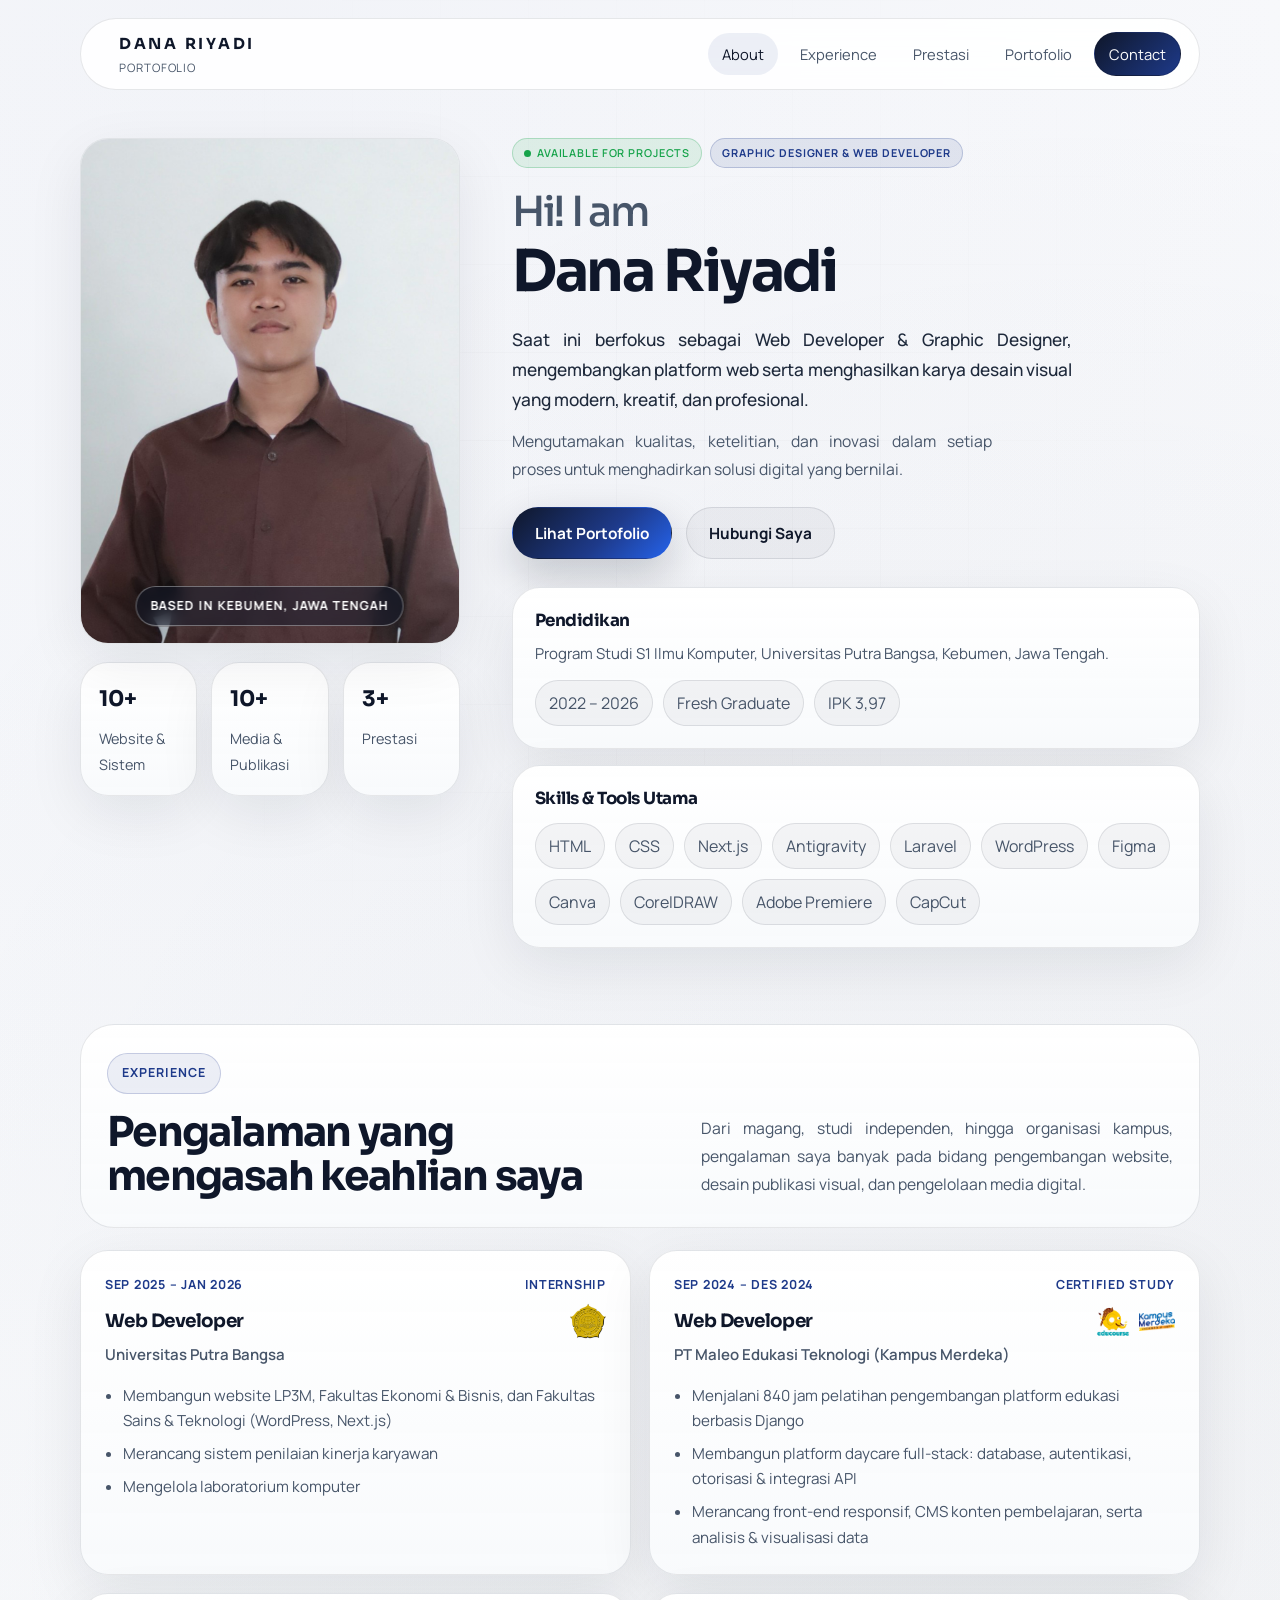
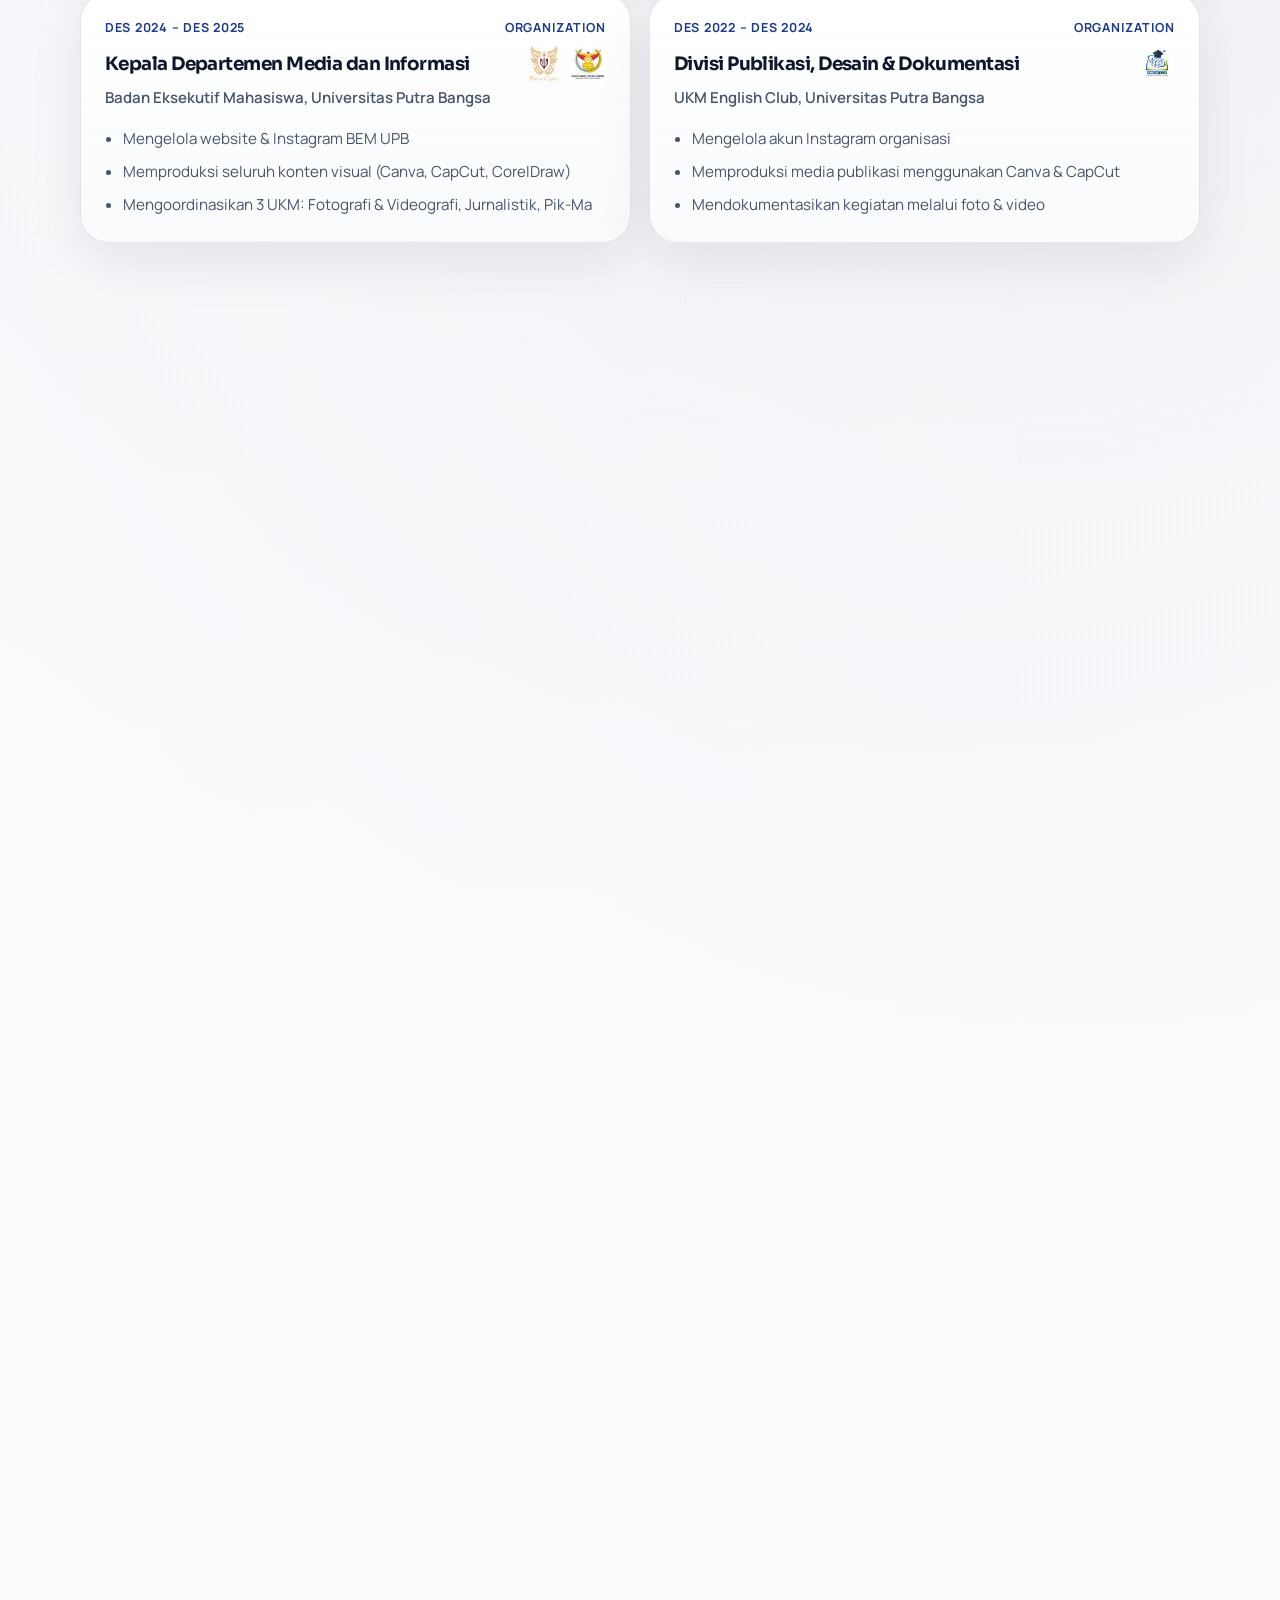
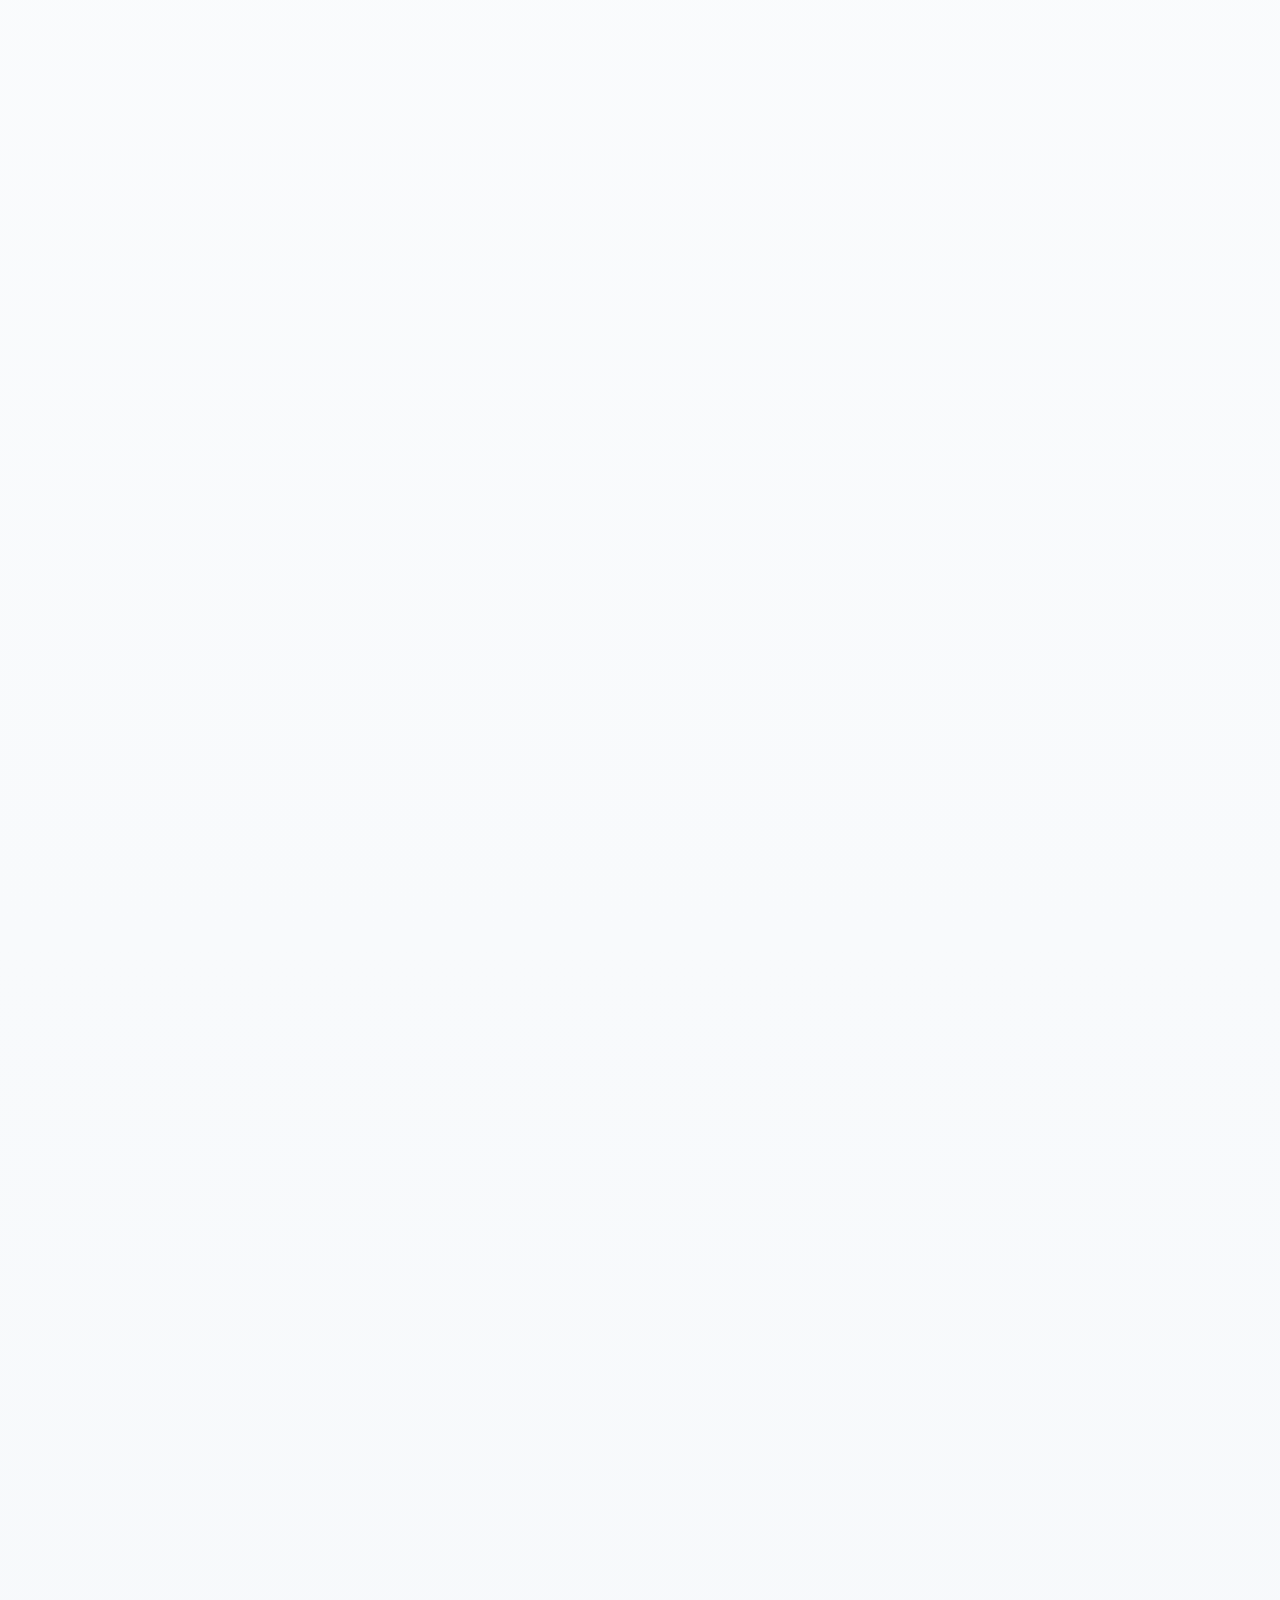
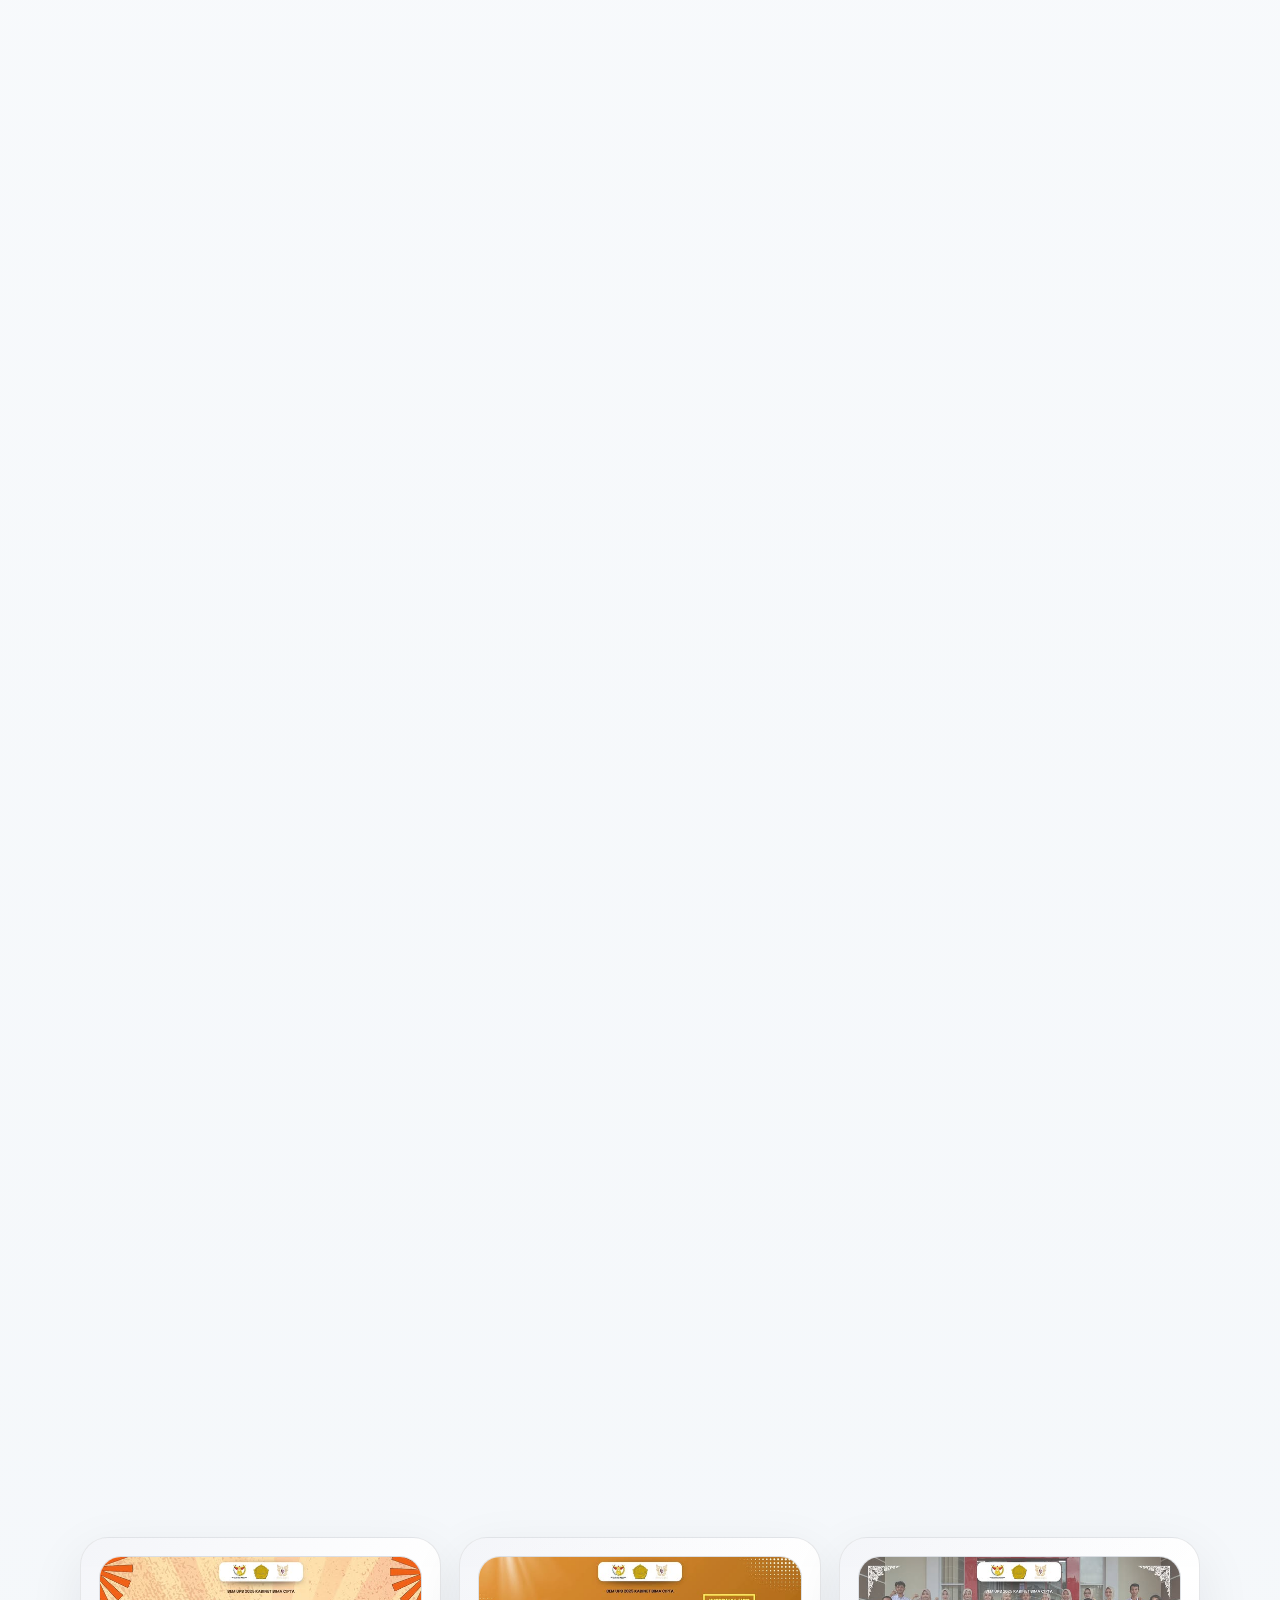
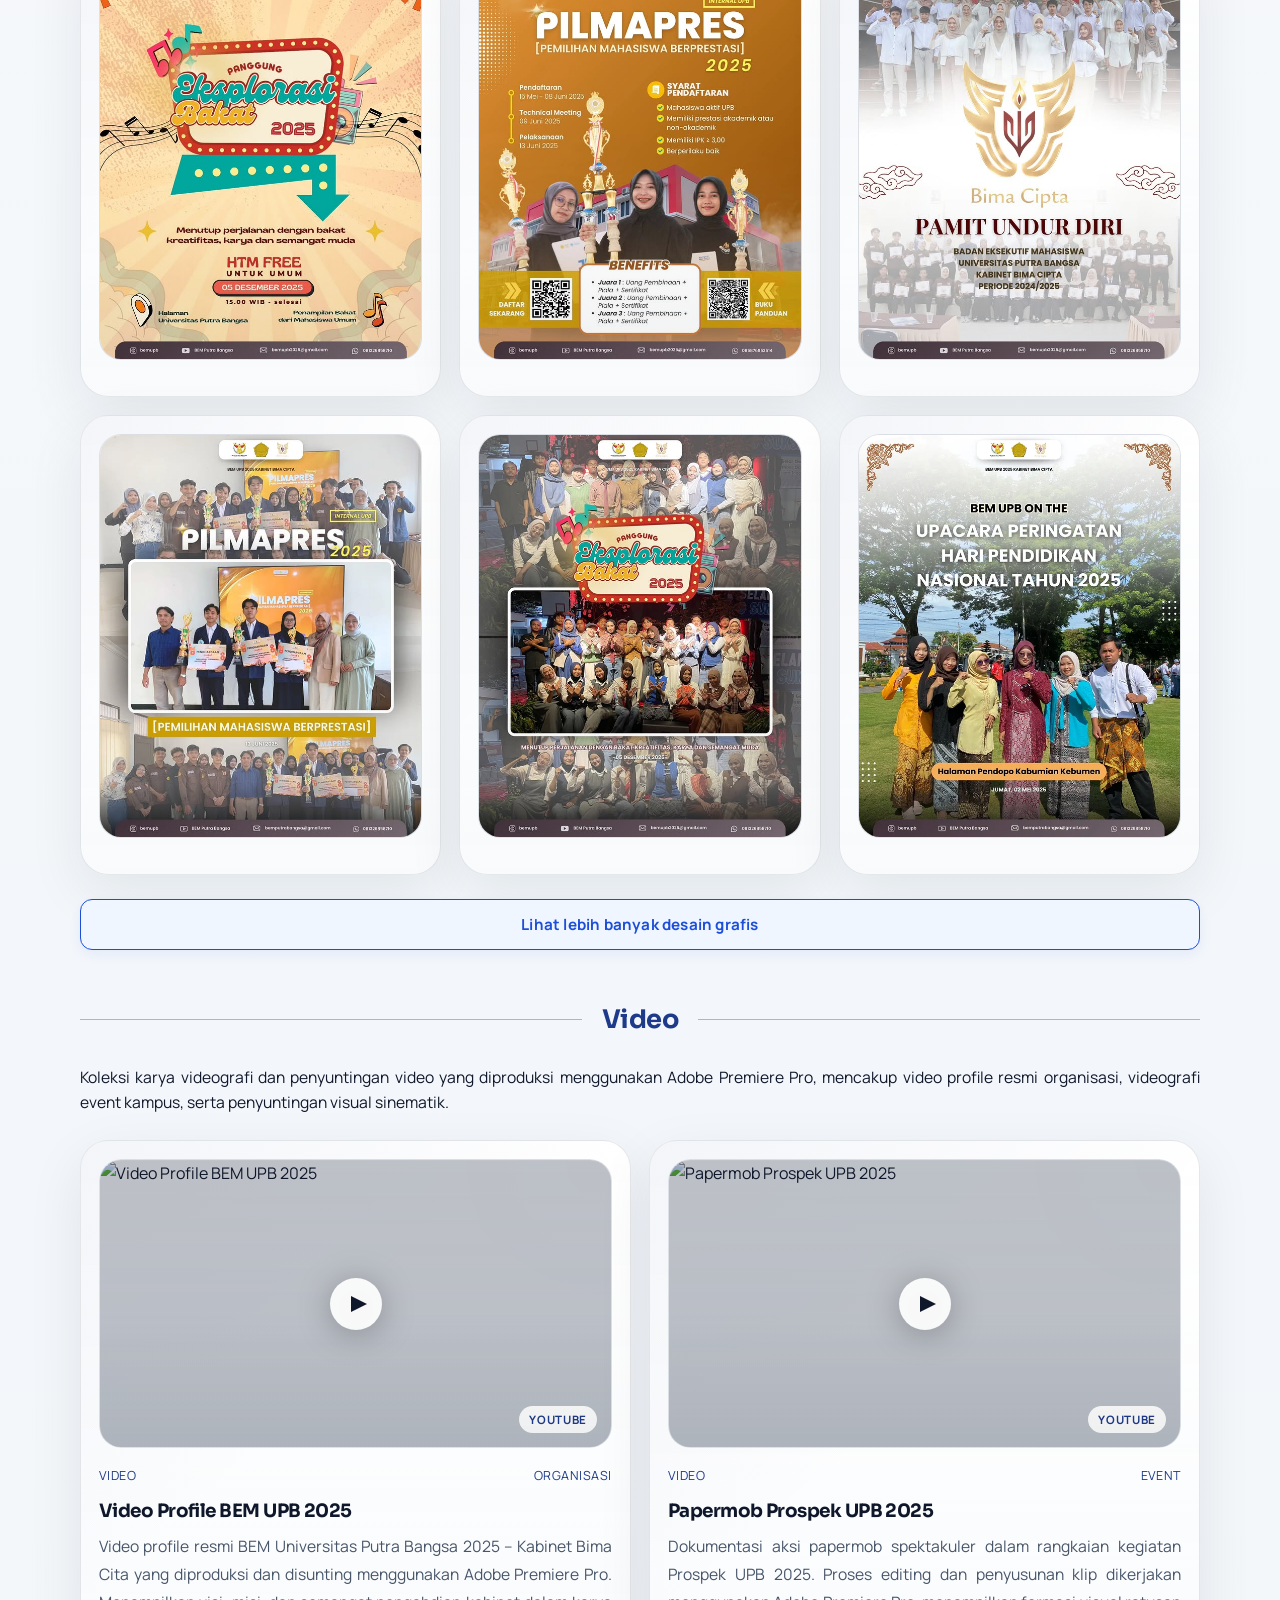
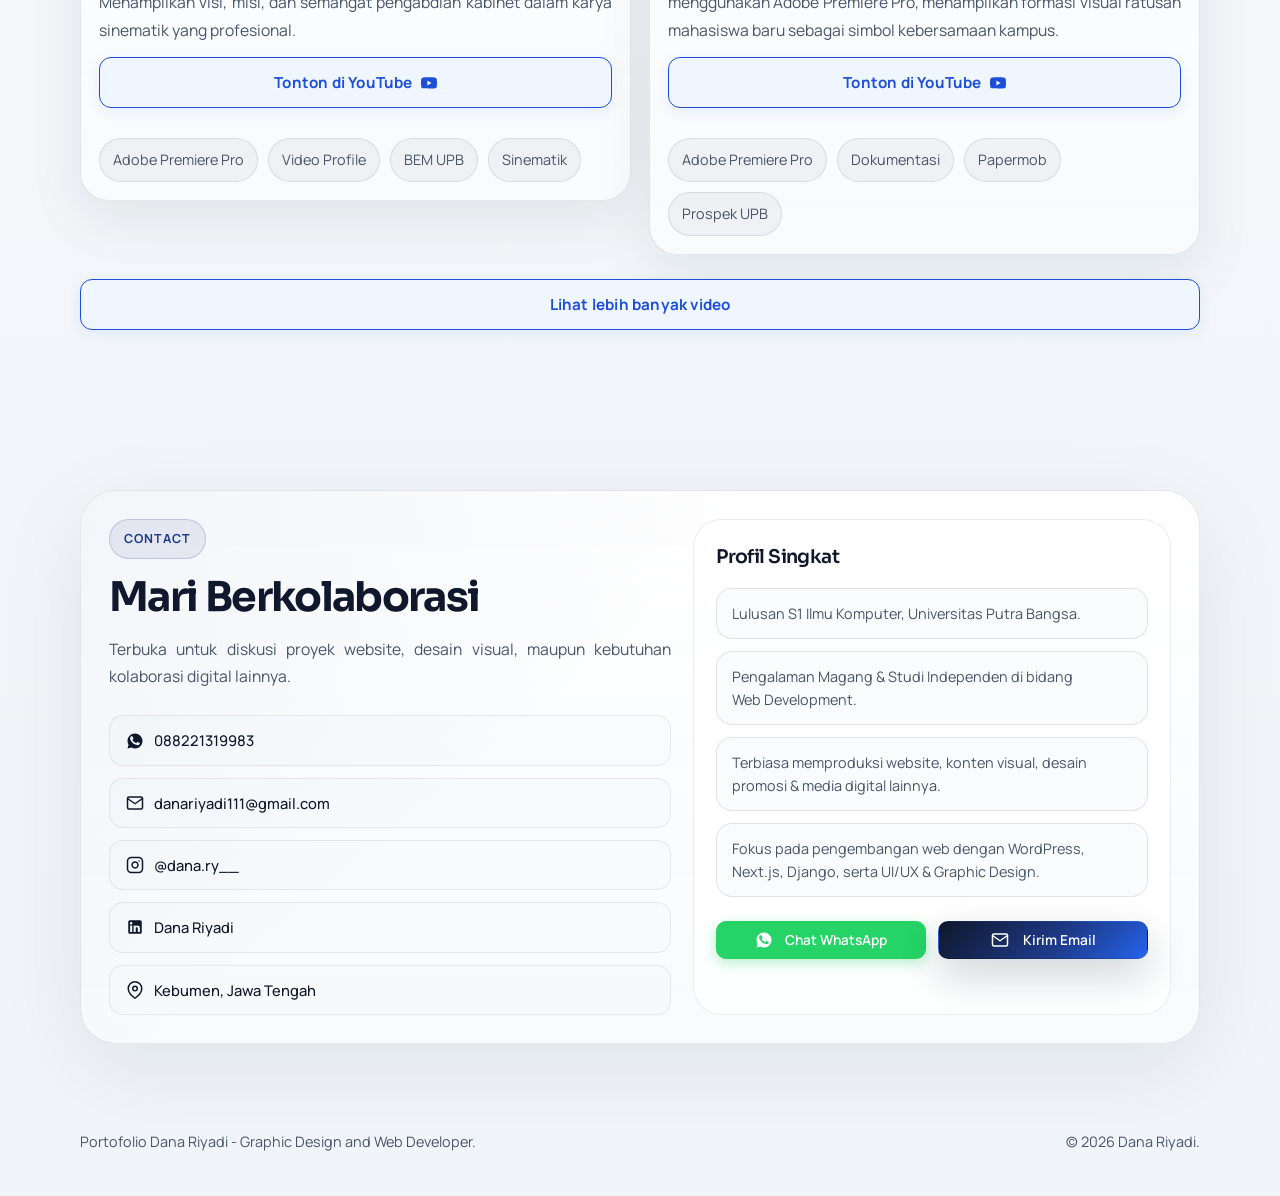
==== commit c9dd28b1: "refactor: move portfolio password modal logic from inline script to external script.js file" ====
--- a/index.html
+++ b/index.html
@@ -126,152 +126,7 @@
       </section>
 
       <!-- EXPERIENCE -->
-      <script>
-        var _globalSelectedVersion = "webdev";
-        var _failedAttempts = 0;
-        var _lockoutEndTime = 0;
-        var TARGET_HASH = "5b4ed33ef2e71b0b80ebac6c2740a63641743d6a432a61b114d3ae59128afa9c";
-
-        var _pdfMap = {
-          webdev: "downloads/7f2a9c-webdev-portfolio.pdf",
-          desain: "downloads/3d8e1b-desain-portfolio.pdf",
-          umum: "downloads/b91f4a-umum-portfolio.pdf"
-        };
-
-        function togglePortfolioDownloads(e) {
-          if (e) { e.preventDefault(); e.stopPropagation(); }
-          var wrapper = document.getElementById("portfolioDownloadWrapper");
-          var btn = document.getElementById("experienceToggleBtn");
-          if (!wrapper) return;
-          var isHidden = wrapper.style.display === "none" || wrapper.hasAttribute("hidden");
-          if (isHidden) {
-            wrapper.style.display = "block";
-            wrapper.removeAttribute("hidden");
-            if (btn) btn.classList.add("is-active");
-          } else {
-            wrapper.style.display = "none";
-            wrapper.setAttribute("hidden", "");
-            if (btn) btn.classList.remove("is-active");
-          }
-        }
-
-        function openPasswordModal(version) {
-          _globalSelectedVersion = version || "webdev";
-          var pwdModalOverlay = document.getElementById("pwdModalOverlay");
-          var pwdInput = document.getElementById("pwdInput");
-          var pwdErrorMsg = document.getElementById("pwdErrorMsg");
-
-          if (!pwdModalOverlay) return;
-
-          pwdModalOverlay.style.display = "flex";
-          pwdModalOverlay.removeAttribute("hidden");
-          pwdModalOverlay.setAttribute("aria-hidden", "false");
-          if (pwdInput) pwdInput.value = "";
-          if (pwdErrorMsg) {
-            pwdErrorMsg.style.display = "none";
-            pwdErrorMsg.setAttribute("hidden", "");
-            pwdErrorMsg.textContent = "";
-          }
-
-          setTimeout(function() {
-            if (pwdInput) pwdInput.focus();
-          }, 100);
-        }
-
-        function closePasswordModal() {
-          var pwdModalOverlay = document.getElementById("pwdModalOverlay");
-          var pwdInput = document.getElementById("pwdInput");
-          if (!pwdModalOverlay) return;
-          pwdModalOverlay.style.display = "none";
-          pwdModalOverlay.setAttribute("hidden", "");
-          pwdModalOverlay.setAttribute("aria-hidden", "true");
-          if (pwdInput) pwdInput.value = "";
-        }
-
-        async function hashSHA256Text(text) {
-          var encoder = new TextEncoder();
-          var data = encoder.encode(text);
-          var hashBuffer = await crypto.subtle.digest("SHA-256", data);
-          var hashArray = Array.from(new Uint8Array(hashBuffer));
-          return hashArray.map(function(b) { return b.toString(16).padStart(2, "0"); }).join("");
-        }
-
-        async function handlePasswordSubmit(e) {
-          if (e) e.preventDefault();
-
-          var pwdInput = document.getElementById("pwdInput");
-          var pwdErrorMsg = document.getElementById("pwdErrorMsg");
-          var pwdSubmitBtn = document.getElementById("pwdSubmitBtn");
-
-          var now = Date.now();
-          if (now < _lockoutEndTime) return;
-
-          var inputVal = (pwdInput ? pwdInput.value : "").trim();
-          if (!inputVal) {
-            if (pwdErrorMsg) {
-              pwdErrorMsg.textContent = "Password tidak boleh kosong.";
-              pwdErrorMsg.style.display = "block";
-              pwdErrorMsg.removeAttribute("hidden");
-            }
-            return;
-          }
-
-          try {
-            var hashedVal = await hashSHA256Text(inputVal);
-
-            if (hashedVal === TARGET_HASH) {
-              _failedAttempts = 0;
-              var activeVersion = _globalSelectedVersion || "webdev";
-              var filePath = _pdfMap[activeVersion] || _pdfMap["webdev"];
-
-              var a = document.createElement("a");
-              a.href = filePath;
-              a.download = filePath.split("/").pop();
-              a.target = "_blank";
-              document.body.appendChild(a);
-              a.click();
-              setTimeout(function() {
-                if (a.parentNode) a.parentNode.removeChild(a);
-              }, 150);
-
-              closePasswordModal();
-            } else {
-              _failedAttempts++;
-              if (_failedAttempts >= 5) {
-                _lockoutEndTime = Date.now() + 30000;
-                if (pwdInput) pwdInput.disabled = true;
-                if (pwdSubmitBtn) pwdSubmitBtn.disabled = true;
-                if (pwdErrorMsg) {
-                  pwdErrorMsg.textContent = "Terlalu banyak percobaan, coba lagi dalam 30 detik.";
-                  pwdErrorMsg.style.display = "block";
-                  pwdErrorMsg.removeAttribute("hidden");
-                }
-                setTimeout(function() {
-                  _failedAttempts = 0;
-                  if (pwdInput) pwdInput.disabled = false;
-                  if (pwdSubmitBtn) pwdSubmitBtn.disabled = false;
-                  if (pwdErrorMsg) {
-                    pwdErrorMsg.style.display = "none";
-                    pwdErrorMsg.setAttribute("hidden", "");
-                  }
-                }, 30000);
-              } else {
-                if (pwdErrorMsg) {
-                  pwdErrorMsg.textContent = "Password salah! Percobaan tersisa: " + (5 - _failedAttempts);
-                  pwdErrorMsg.style.display = "block";
-                  pwdErrorMsg.removeAttribute("hidden");
-                }
-                if (pwdInput) {
-                  pwdInput.value = "";
-                  pwdInput.focus();
-                }
-              }
-            }
-          } catch (err) {
-            console.error(err);
-          }
-        }
-      </script>
+
       <section class="section process-section" id="experience">
         <div class="container">
           <div class="section-heading section-heading--split reveal">
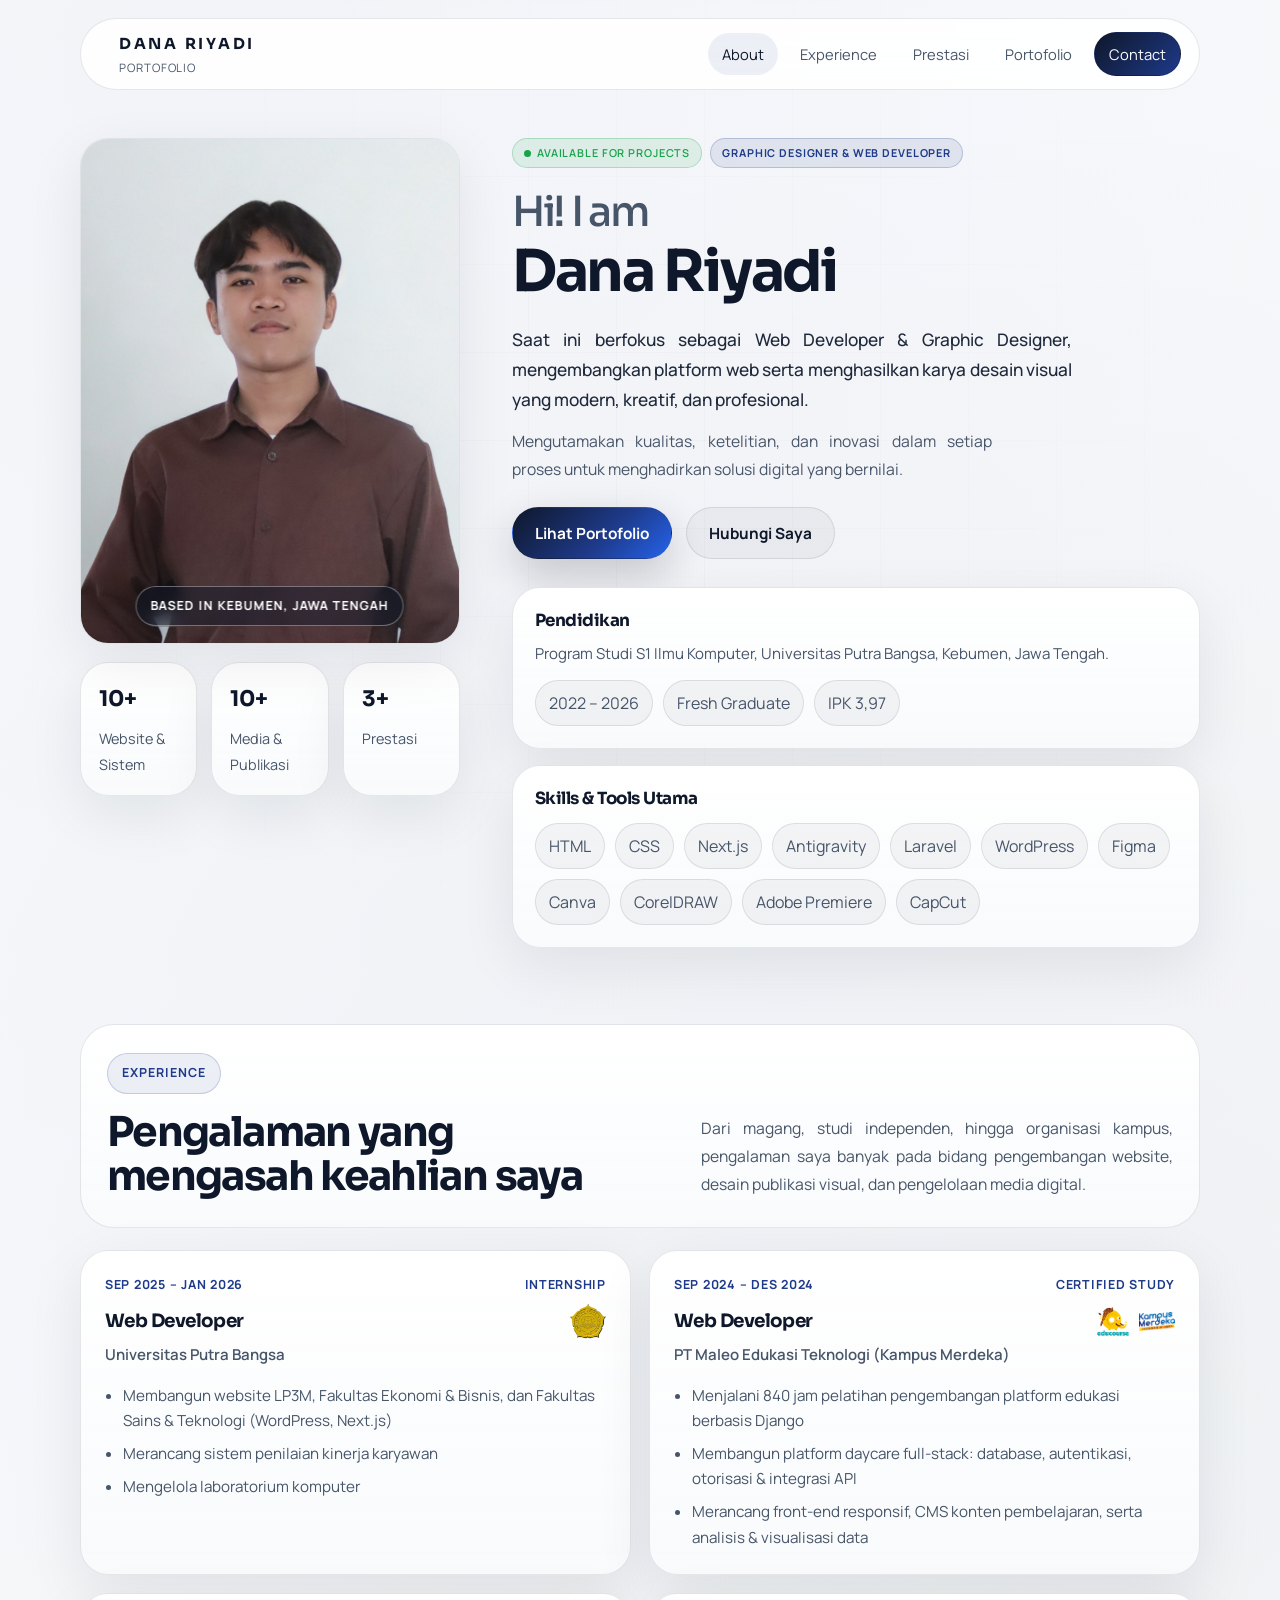
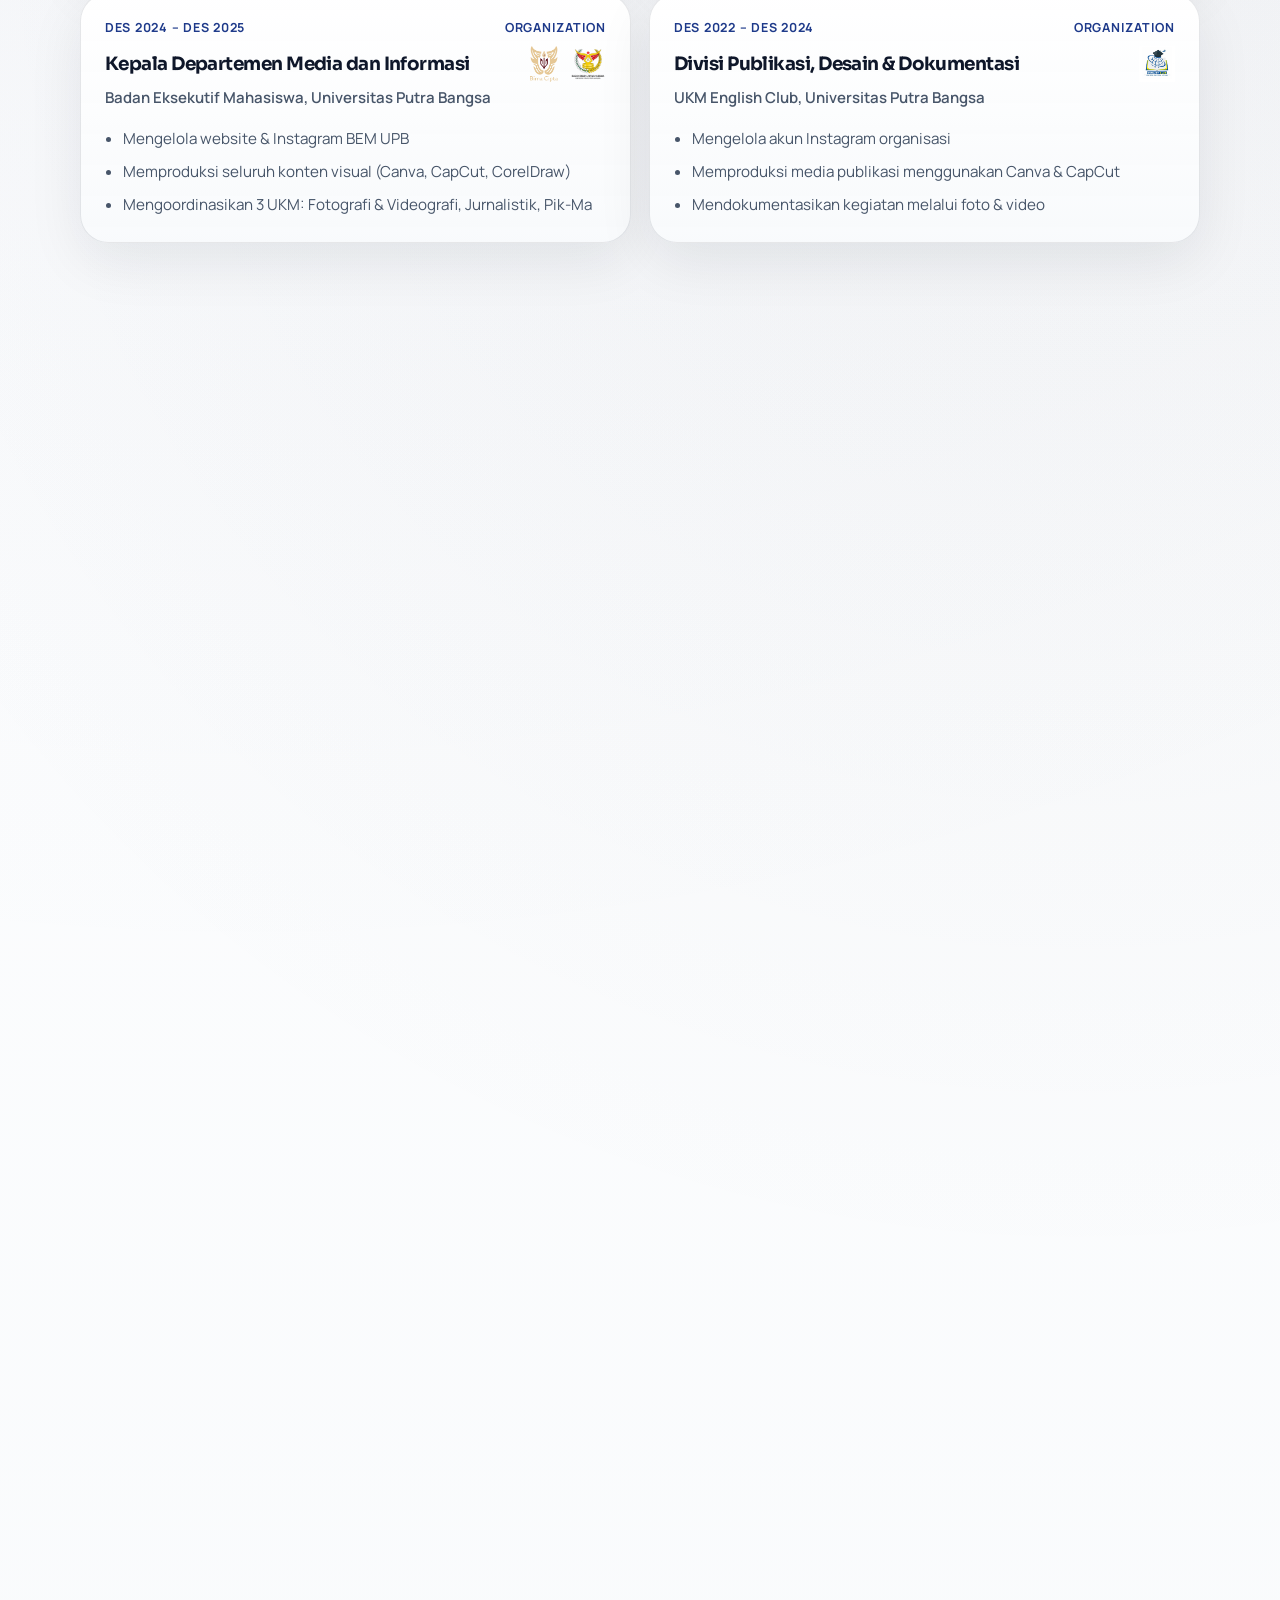
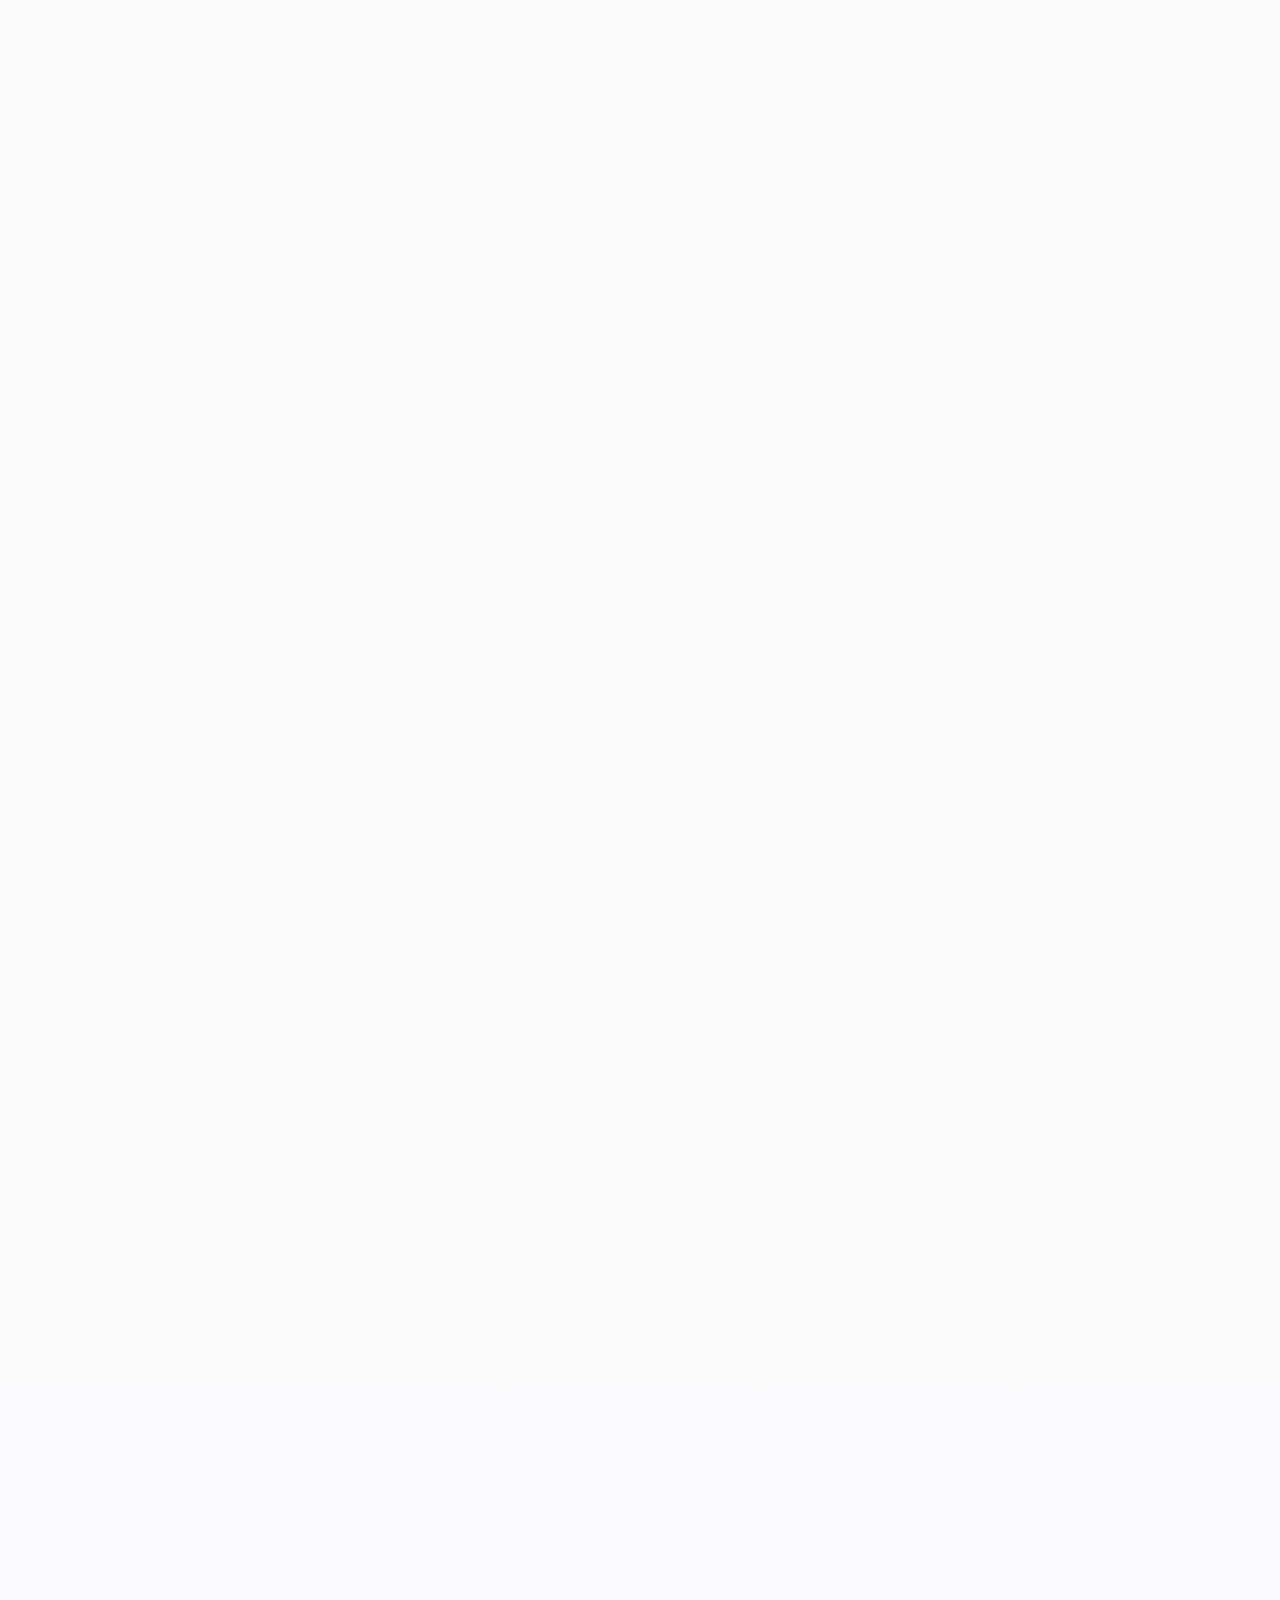
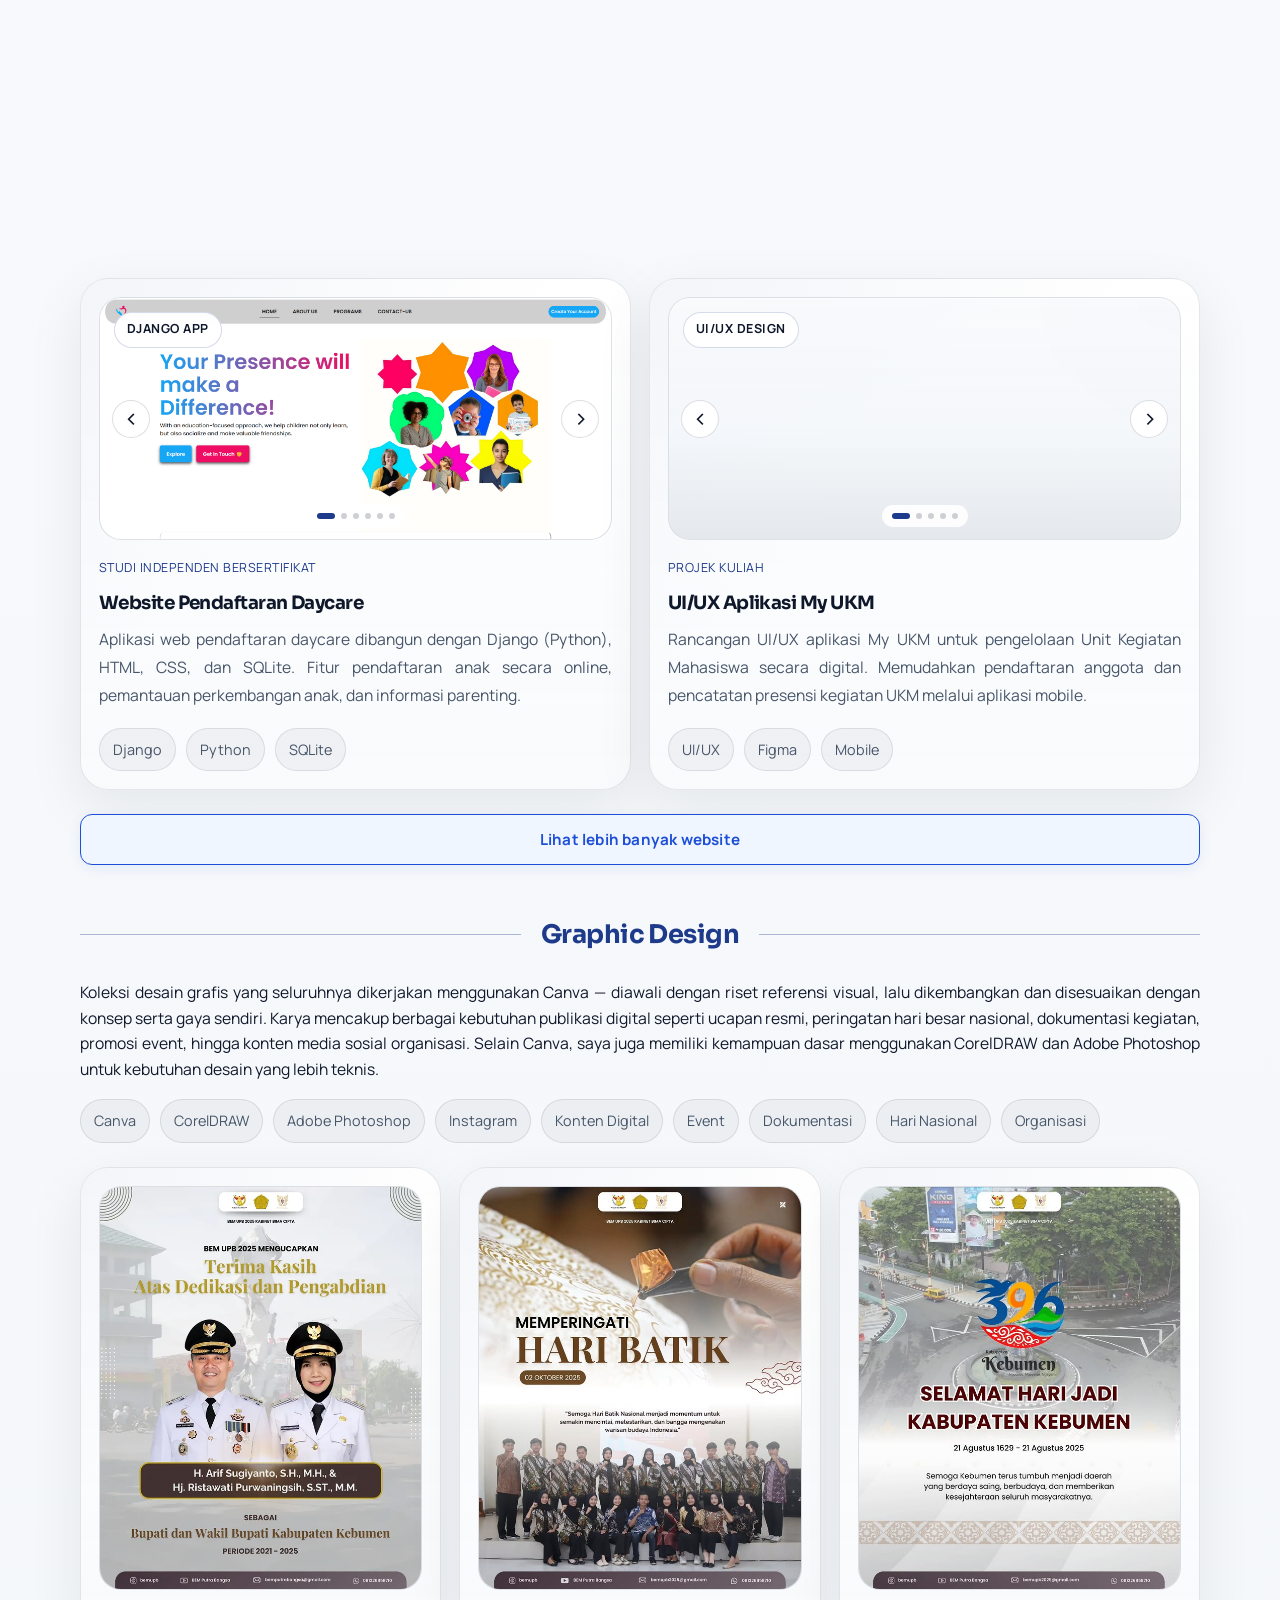
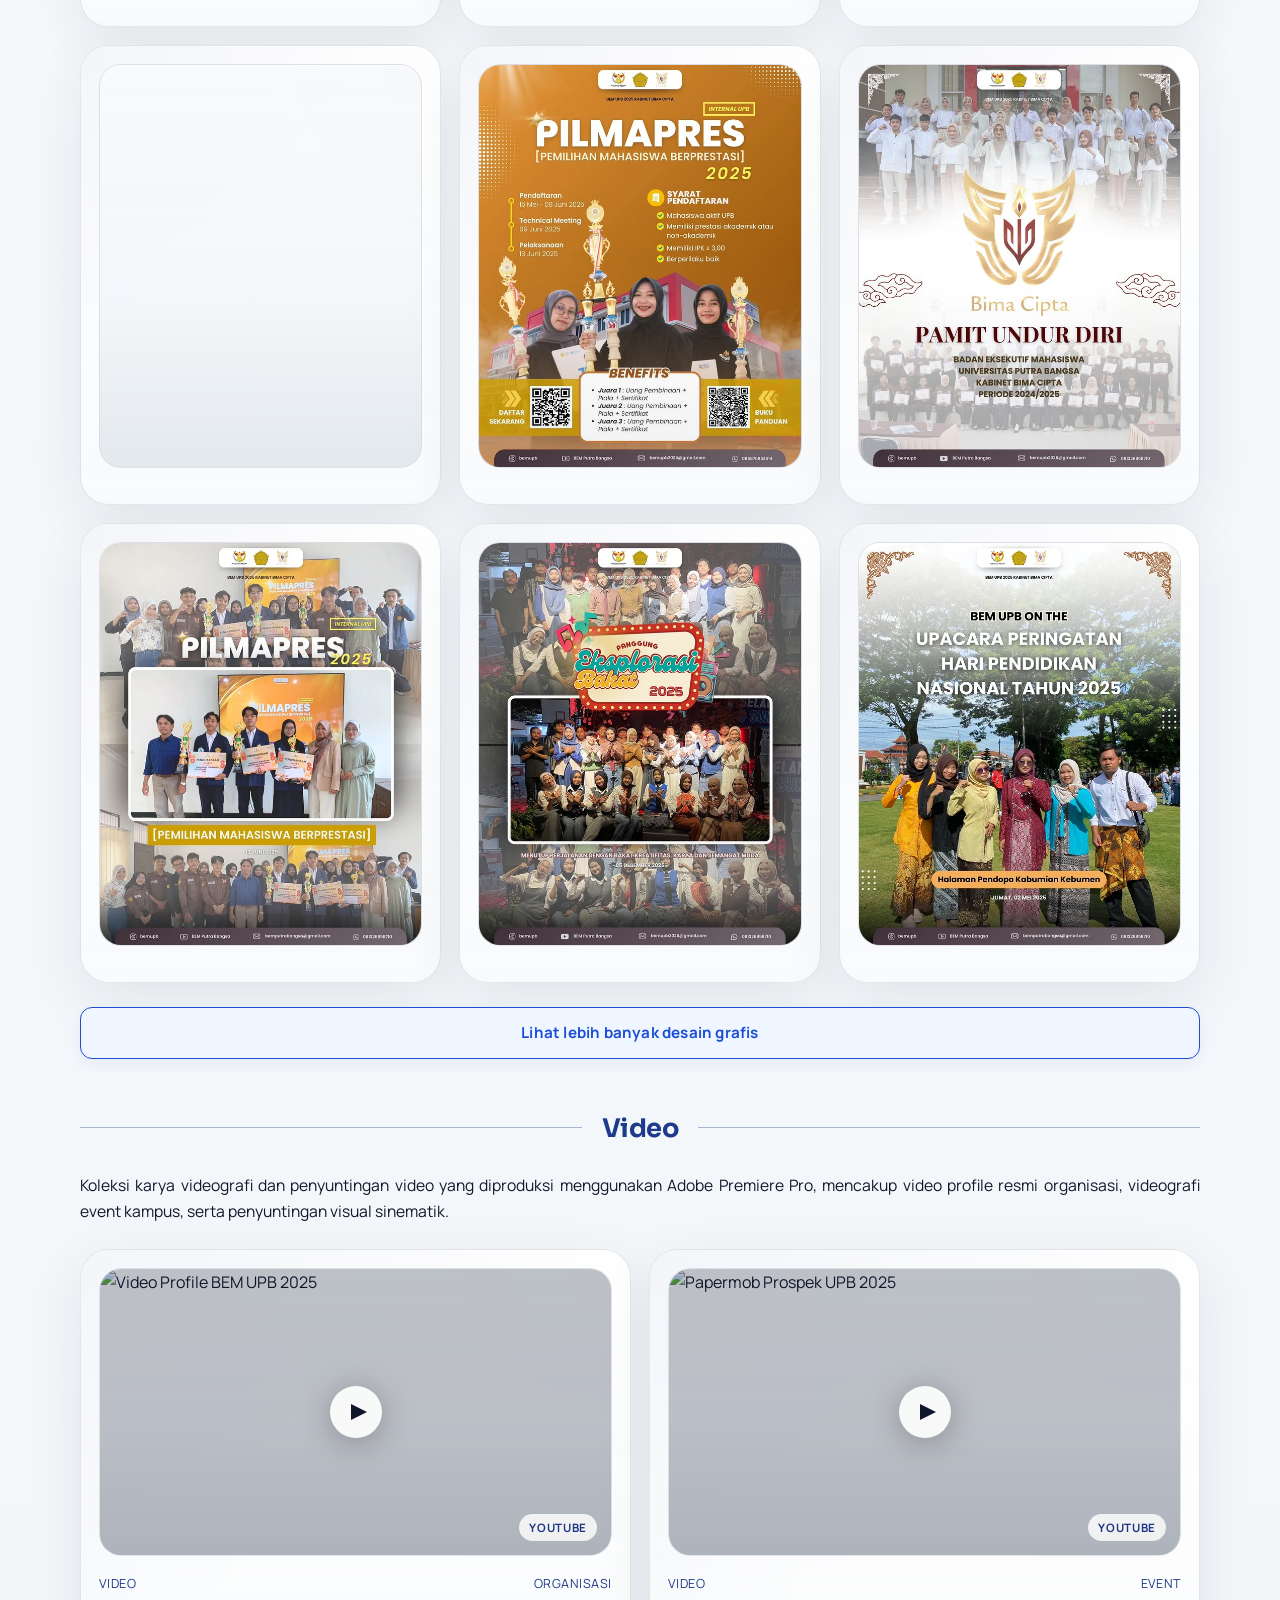
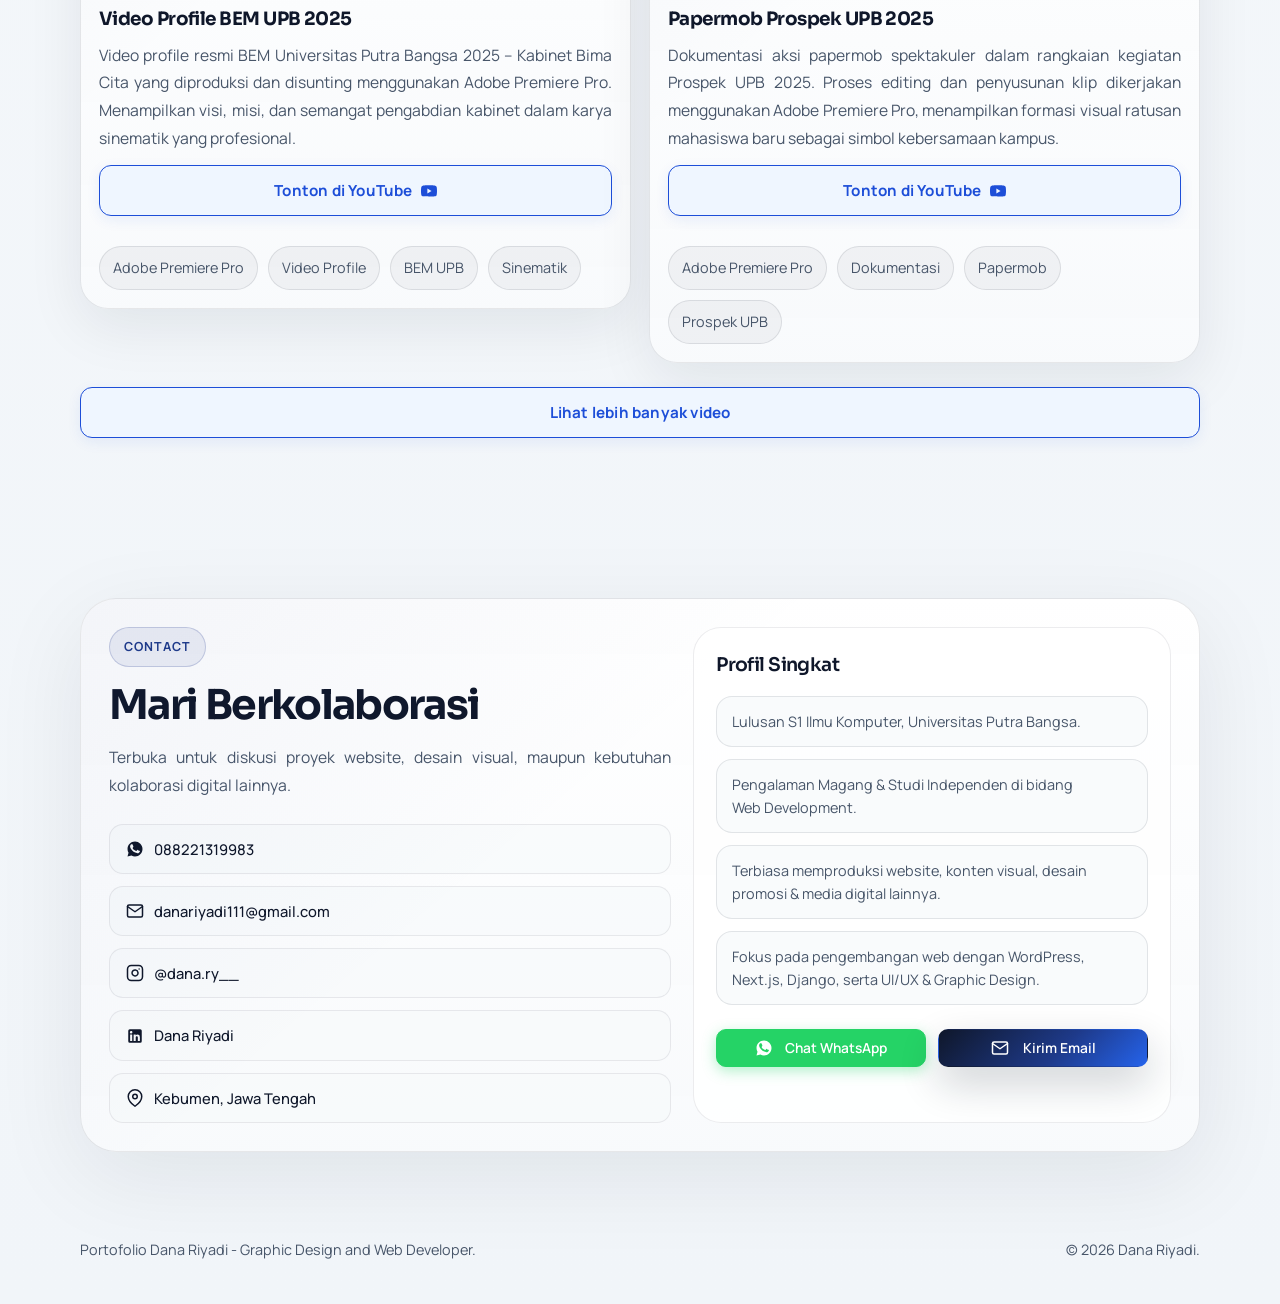
==== commit 14a2da80: "feat: add scroll-spy portfolio navigation tabs with intersection observer" ====
--- a/index.html
+++ b/index.html
@@ -296,8 +296,24 @@
             <p>Beberapa proyek pilihan di bidang web development, desain grafis, dan video.</p>
           </div>
 
+          <!-- PORTFOLIO FILTER TABS -->
+          <div class="portfolio-filter-tabs reveal" id="portfolio-filter-tabs">
+            <button class="pf-tab pf-tab--active" onclick="scrollToPortfolioSection('section-webdev')" id="tab-webdev" type="button">
+              <svg width="16" height="16" viewBox="0 0 24 24" fill="none" stroke="currentColor" stroke-width="2" stroke-linecap="round" stroke-linejoin="round"><rect x="3" y="3" width="18" height="18" rx="2"/><polyline points="9 9 12 6 15 9"/><line x1="12" y1="6" x2="12" y2="18"/></svg>
+              Web Dev
+            </button>
+            <button class="pf-tab" onclick="scrollToPortfolioSection('section-desain')" id="tab-desain" type="button">
+              <svg width="16" height="16" viewBox="0 0 24 24" fill="none" stroke="currentColor" stroke-width="2" stroke-linecap="round" stroke-linejoin="round"><circle cx="12" cy="12" r="10"/><path d="M8 14s1.5 2 4 2 4-2 4-2"/><line x1="9" y1="9" x2="9.01" y2="9"/><line x1="15" y1="9" x2="15.01" y2="9"/></svg>
+              Desain
+            </button>
+            <button class="pf-tab" onclick="scrollToPortfolioSection('section-video')" id="tab-video" type="button">
+              <svg width="16" height="16" viewBox="0 0 24 24" fill="none" stroke="currentColor" stroke-width="2" stroke-linecap="round" stroke-linejoin="round"><polygon points="23 7 16 12 23 17 23 7"/><rect x="1" y="5" width="15" height="14" rx="2" ry="2"/></svg>
+              Video
+            </button>
+          </div>
+
           <!-- WEB DEV -->
-          <h2 class="portfolio-category-heading reveal">Web Development</h2>
+          <h2 class="portfolio-category-heading reveal" id="section-webdev">Web Development</h2>
           <div class="projects-grid" style="align-items:stretch;">
 
             <!-- LP3M Next.js & WordPress -->
@@ -401,11 +417,14 @@
           </div>
 
           <!-- GRAPHIC DESIGN -->
-          <h2 class="portfolio-category-heading reveal">Graphic Design</h2>
-          <p class="reveal" style="text-align:justify;text-justify:inter-word;margin-top:8px;margin-bottom:16px;color:var(--text-muted);font-size:0.98rem;line-height:1.65;">Koleksi desain grafis yang dikerjakan menggunakan Canva, dengan proses diawali riset referensi visual sebagai acuan, lalu dikembangkan dan disesuaikan dengan ide serta gaya sendiri. Mencakup berbagai kebutuhan publikasi seperti ucapan resmi, peringatan hari besar nasional, dokumentasi kegiatan, hingga publikasi event dan media kreatif lainnya.</p>
+          <h2 class="portfolio-category-heading reveal" id="section-desain">Graphic Design</h2>
+          <p class="reveal" style="text-align:justify;text-justify:inter-word;margin-top:8px;margin-bottom:16px;color:var(--text-muted);font-size:0.98rem;line-height:1.65;">Koleksi desain grafis yang seluruhnya dikerjakan menggunakan Canva — diawali dengan riset referensi visual, lalu dikembangkan dan disesuaikan dengan konsep serta gaya sendiri. Karya mencakup berbagai kebutuhan publikasi digital seperti ucapan resmi, peringatan hari besar nasional, dokumentasi kegiatan, promosi event, hingga konten media sosial organisasi. Selain Canva, saya juga memiliki kemampuan dasar menggunakan CorelDRAW dan Adobe Photoshop untuk kebutuhan desain yang lebih teknis.</p>
           <div class="project-tags reveal" style="margin-top:0;margin-bottom:24px;">
             <span>Canva</span>
+            <span>CorelDRAW</span>
+            <span>Adobe Photoshop</span>
             <span>Instagram</span>
+            <span>Konten Digital</span>
             <span>Event</span>
             <span>Dokumentasi</span>
             <span>Hari Nasional</span>
@@ -467,7 +486,7 @@
           </div>
 
           <!-- VIDEO -->
-          <h2 class="portfolio-category-heading reveal">Video</h2>
+          <h2 class="portfolio-category-heading reveal" id="section-video">Video</h2>
           <p class="reveal" style="text-align:justify;text-justify:inter-word;margin-top:8px;margin-bottom:24px;color:var(--text-muted);font-size:0.98rem;line-height:1.65;">Koleksi karya videografi dan penyuntingan video yang diproduksi menggunakan Adobe Premiere Pro, mencakup video profile resmi organisasi, videografi event kampus, serta penyuntingan visual sinematik.</p>
           <div class="projects-grid">
             <article class="project-card reveal">
--- a/style.css
+++ b/style.css
@@ -346,6 +346,88 @@
   background: rgba(15, 23, 42, 0.04);
   color: var(--text);
 }
+
+/* ─── PORTFOLIO FILTER TABS ──────────────────────────────── */
+.portfolio-filter-tabs {
+  display: flex;
+  gap: 10px;
+  flex-wrap: wrap;
+  margin-bottom: 40px;
+  margin-top: 8px;
+  padding: 6px;
+  background: rgba(29, 78, 216, 0.05);
+  border: 1.5px solid rgba(29, 78, 216, 0.12);
+  border-radius: 16px;
+  width: fit-content;
+  max-width: 100%;
+}
+
+.pf-tab {
+  display: inline-flex;
+  align-items: center;
+  gap: 8px;
+  padding: 10px 22px;
+  border-radius: 10px;
+  border: 1.5px solid transparent;
+  background: transparent;
+  color: var(--muted, #64748b);
+  font-family: inherit;
+  font-size: 0.92rem;
+  font-weight: 600;
+  letter-spacing: 0.2px;
+  cursor: pointer;
+  transition: all 200ms cubic-bezier(0.4, 0, 0.2, 1);
+  white-space: nowrap;
+}
+
+.pf-tab svg {
+  transition: stroke 200ms ease, transform 200ms ease;
+  flex-shrink: 0;
+}
+
+.pf-tab:hover {
+  background: rgba(29, 78, 216, 0.08);
+  color: #1d4ed8;
+  border-color: rgba(29, 78, 216, 0.2);
+  transform: translateY(-1px);
+}
+
+.pf-tab:hover svg {
+  stroke: #1d4ed8;
+}
+
+.pf-tab--active,
+.pf-tab.pf-tab--active {
+  background: #1d4ed8;
+  color: #ffffff;
+  border-color: #1d4ed8;
+  box-shadow: 0 4px 14px rgba(29, 78, 216, 0.30);
+}
+
+.pf-tab--active svg,
+.pf-tab.pf-tab--active svg {
+  stroke: #ffffff;
+}
+
+.pf-tab--active:hover {
+  background: #1e40af;
+  border-color: #1e40af;
+  transform: translateY(-1px);
+  box-shadow: 0 6px 20px rgba(29, 78, 216, 0.38);
+}
+
+@media (max-width: 480px) {
+  .portfolio-filter-tabs {
+    gap: 6px;
+    padding: 5px;
+  }
+  .pf-tab {
+    padding: 9px 16px;
+    font-size: 0.87rem;
+    gap: 6px;
+  }
+}
+/* ─────────────────────────────────────────────────────────── */
 
 .button-see-more,
 .button-project-link {
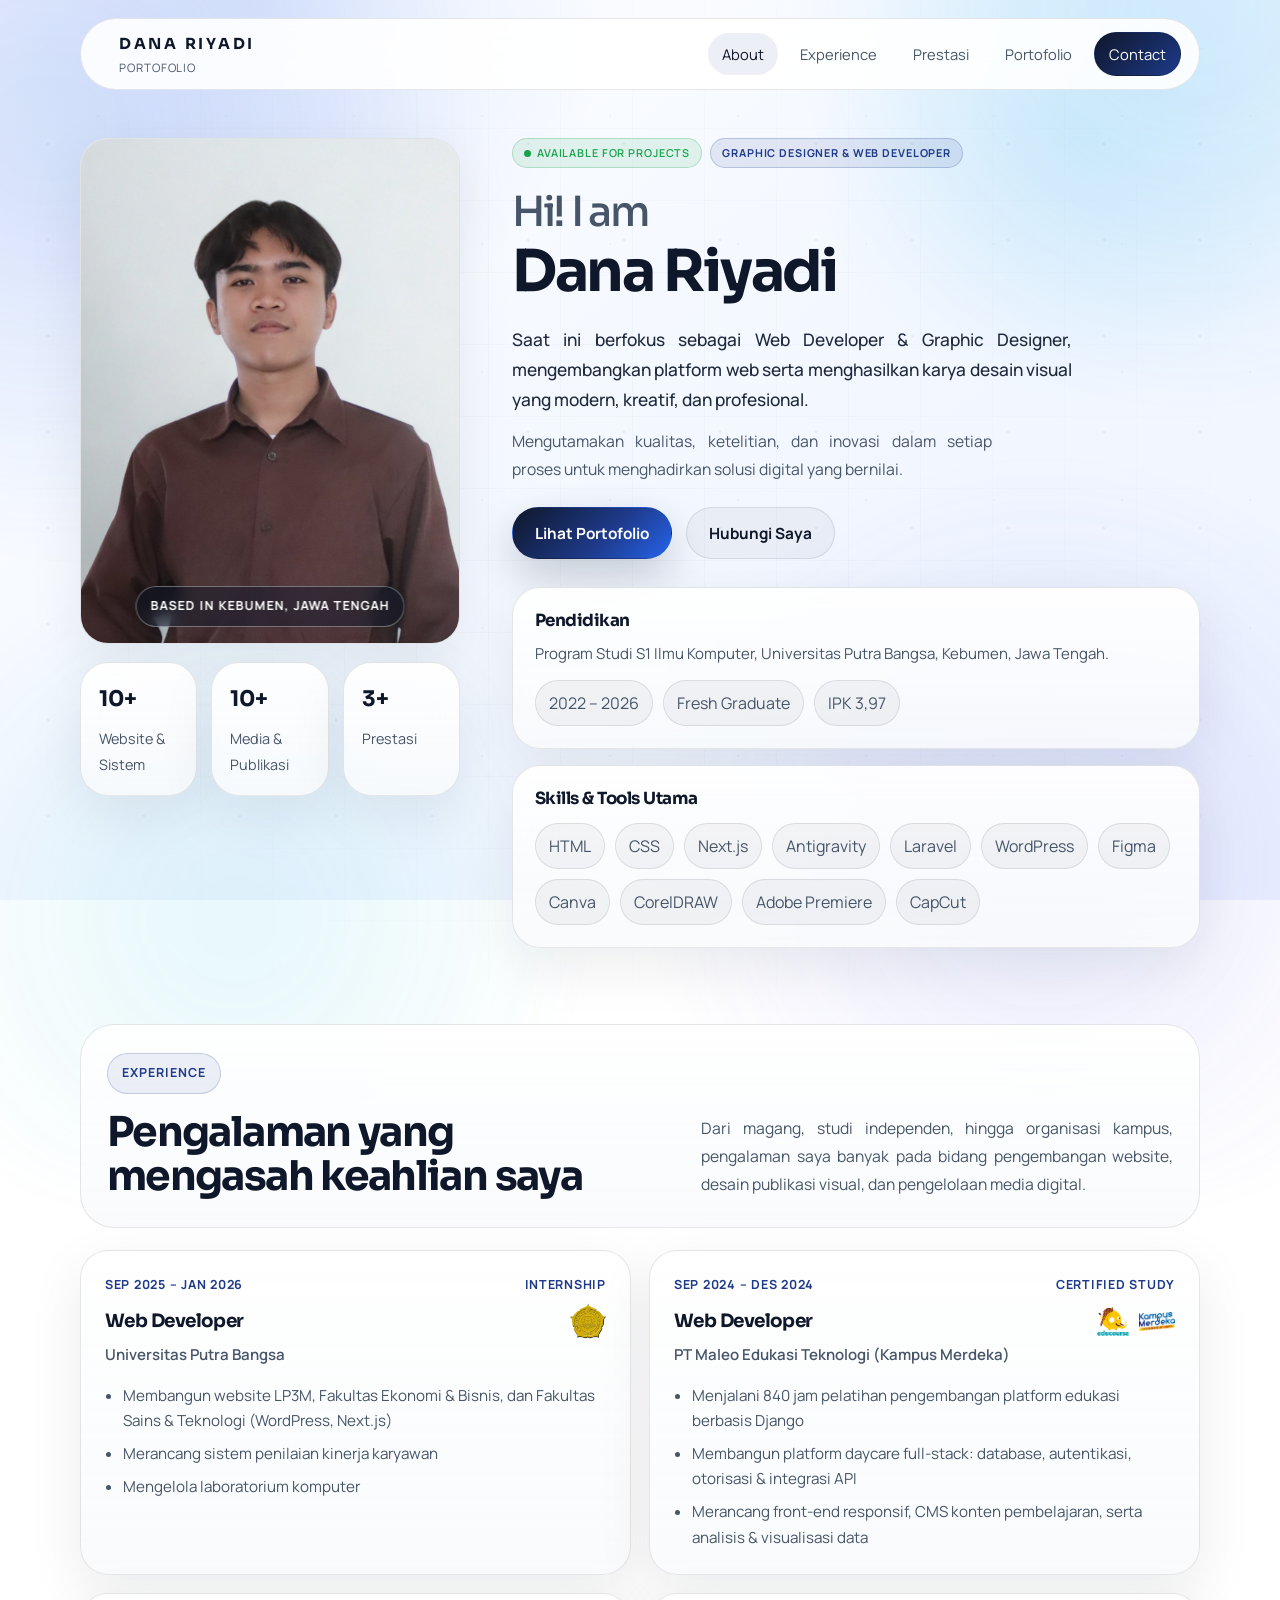
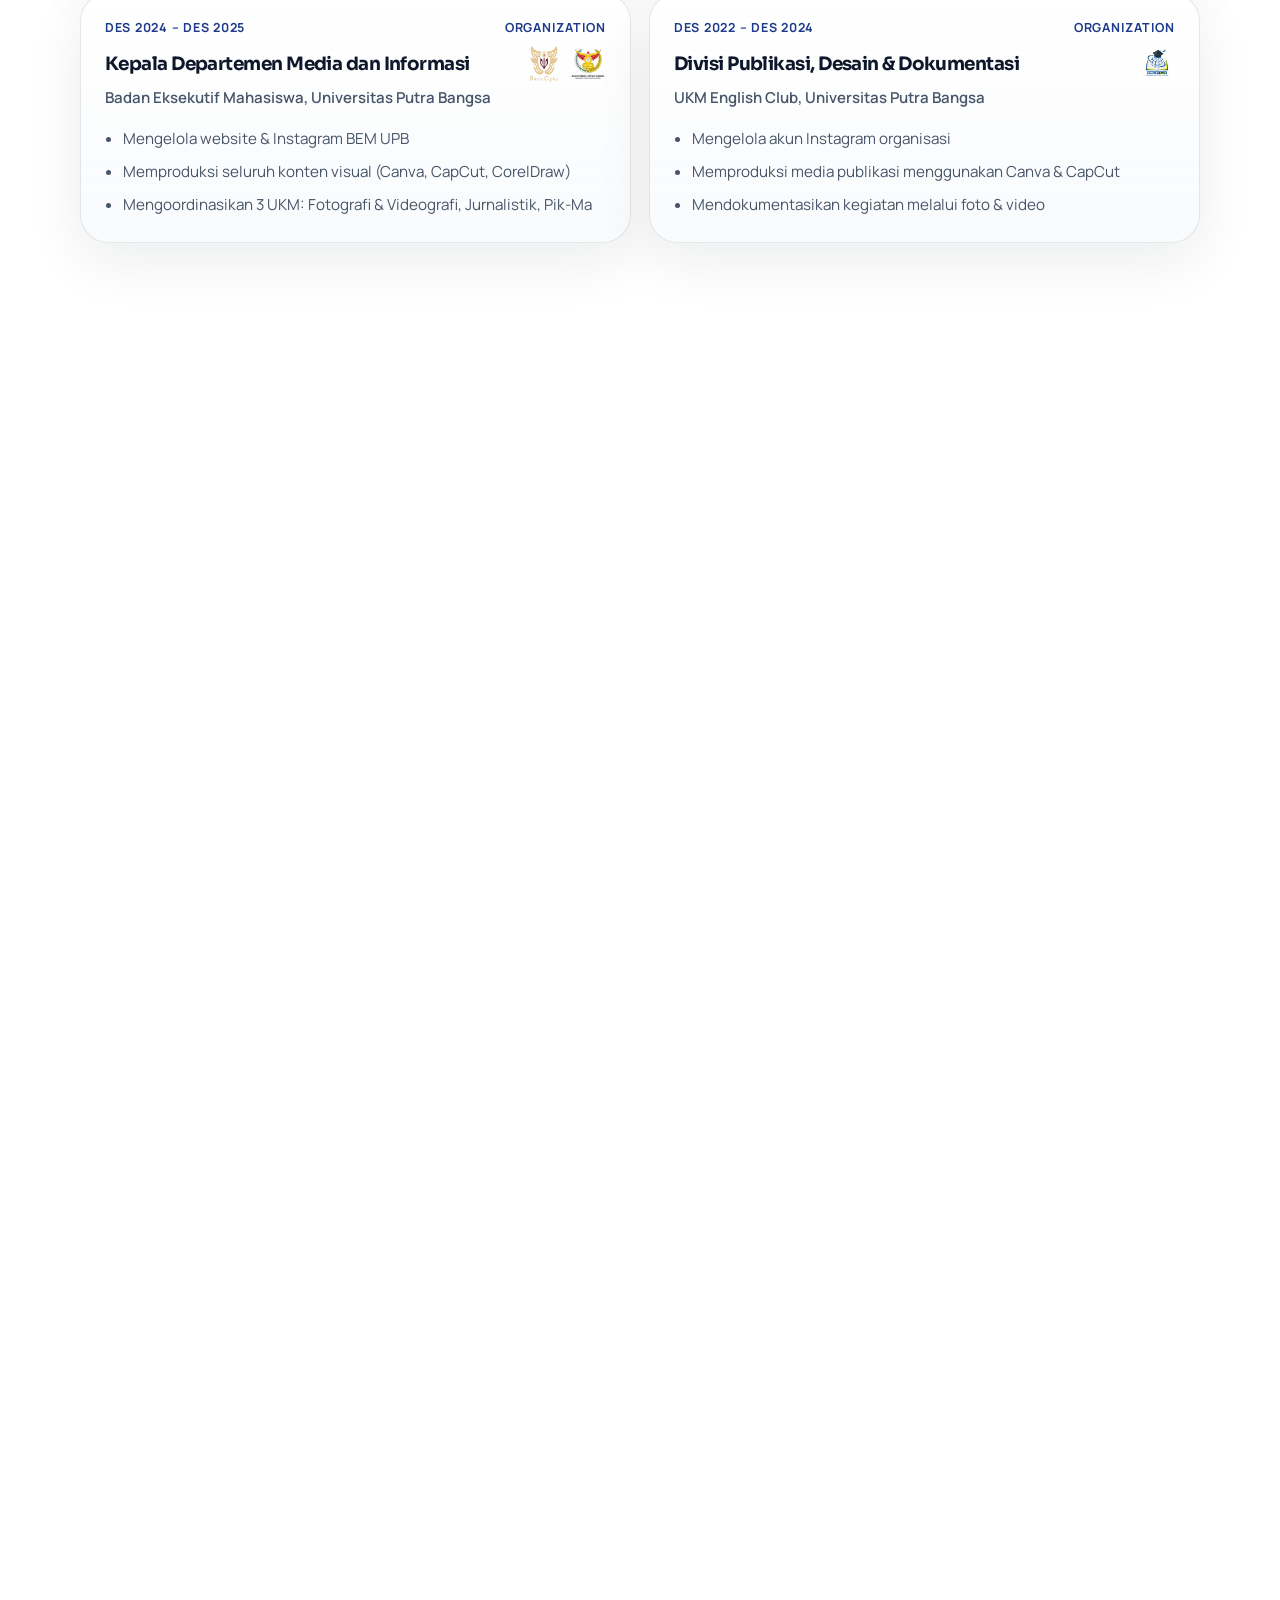
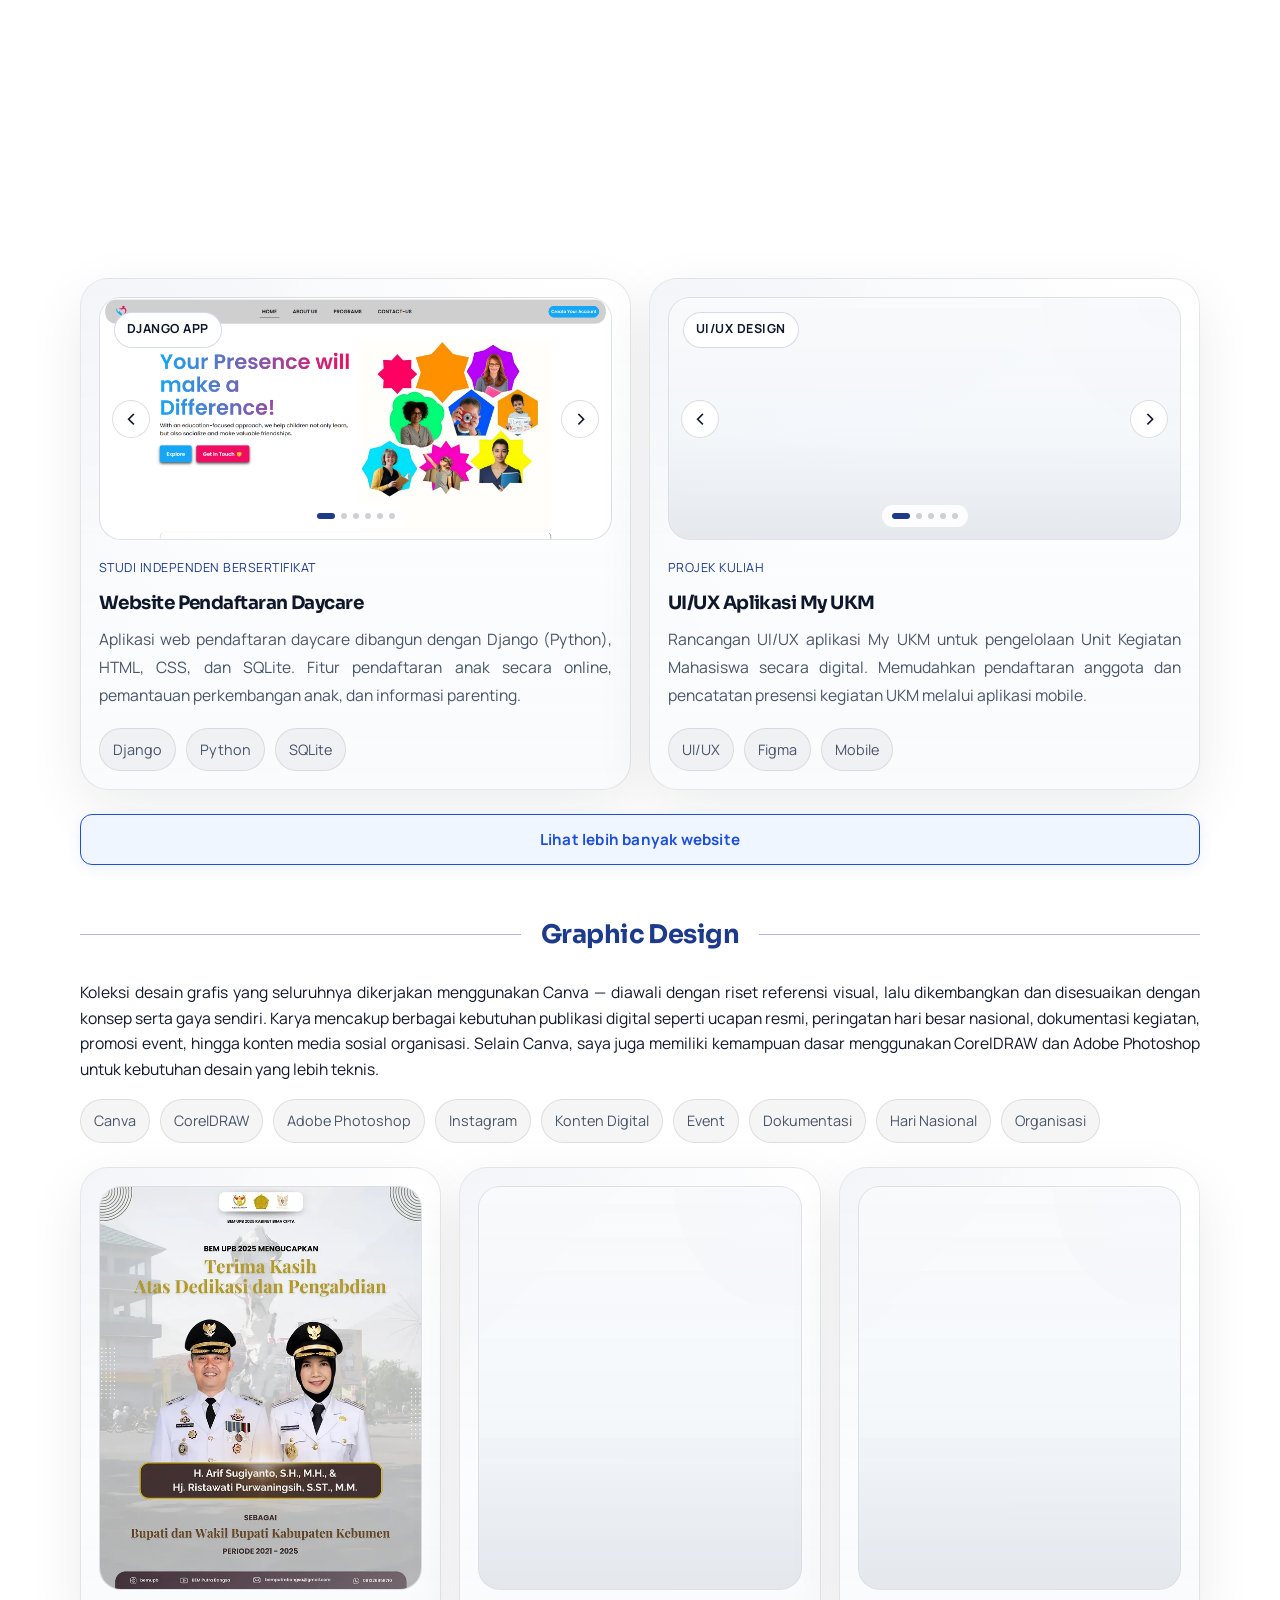
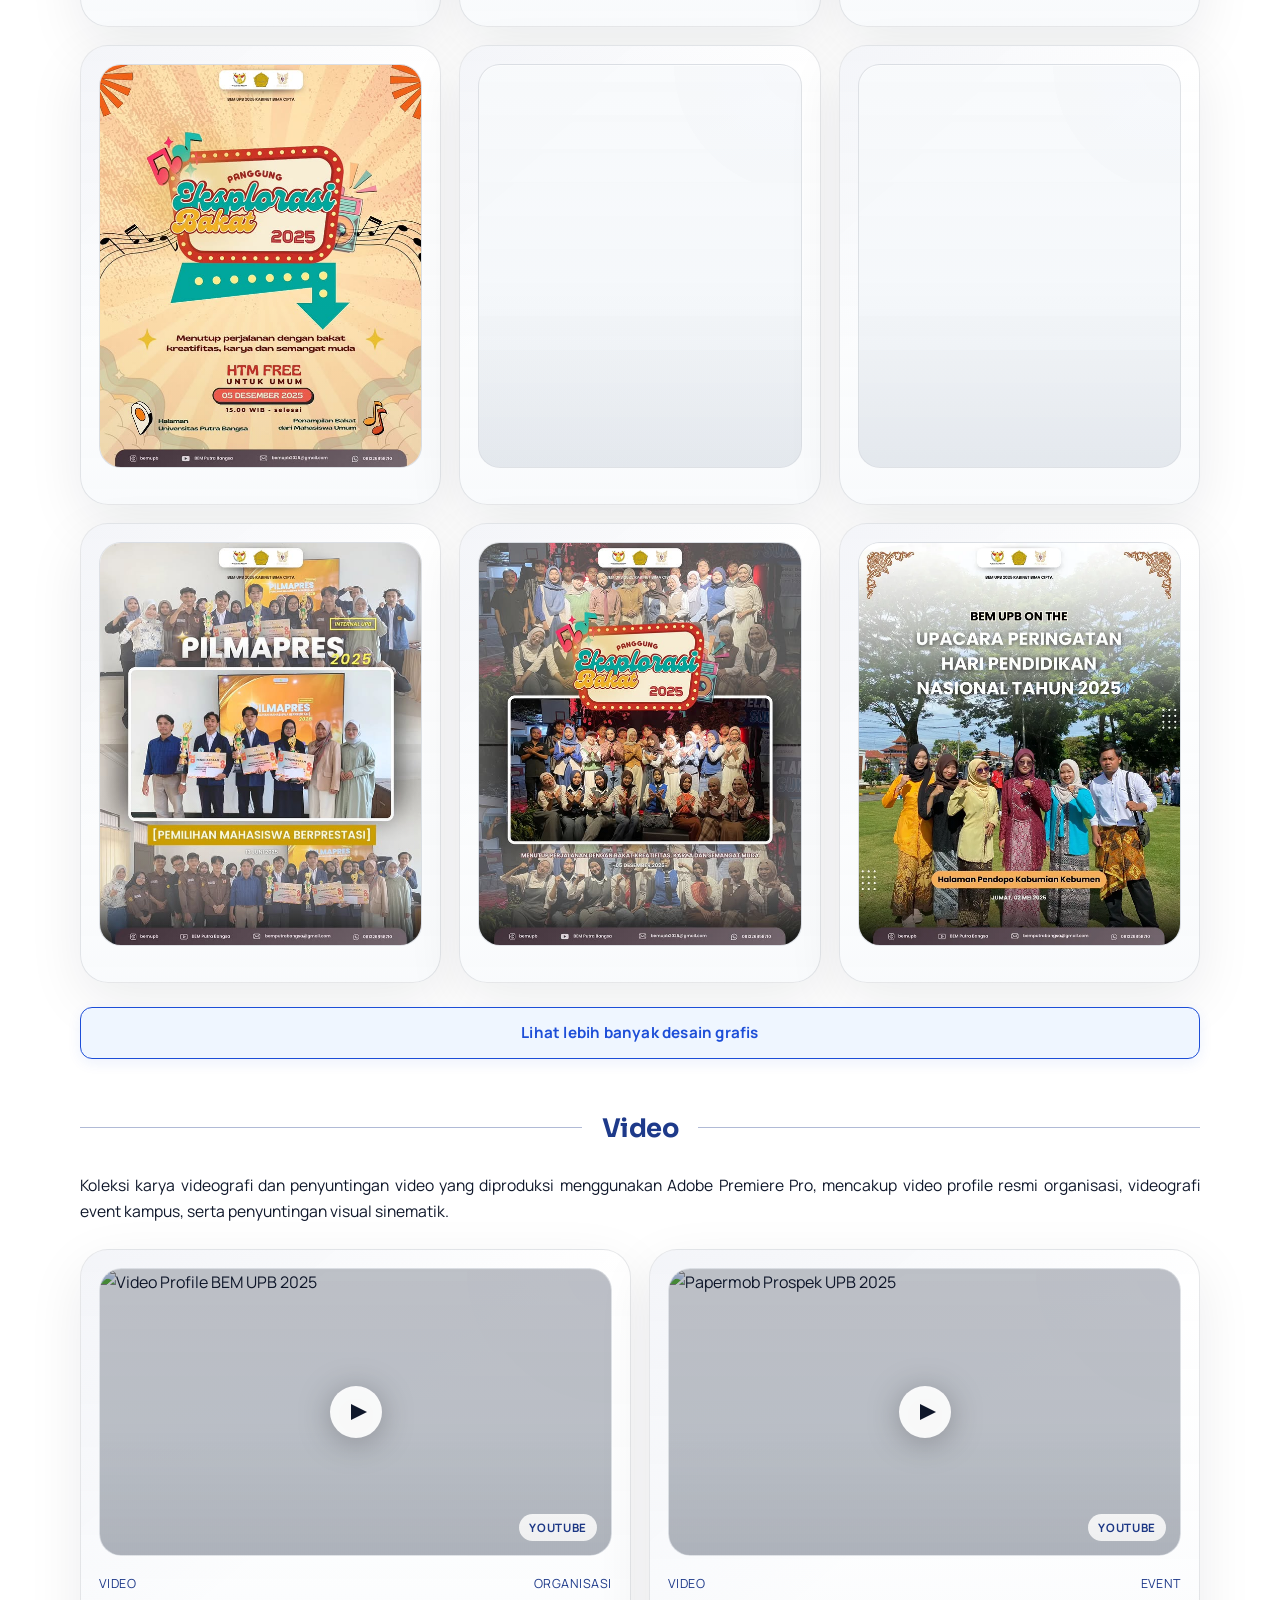
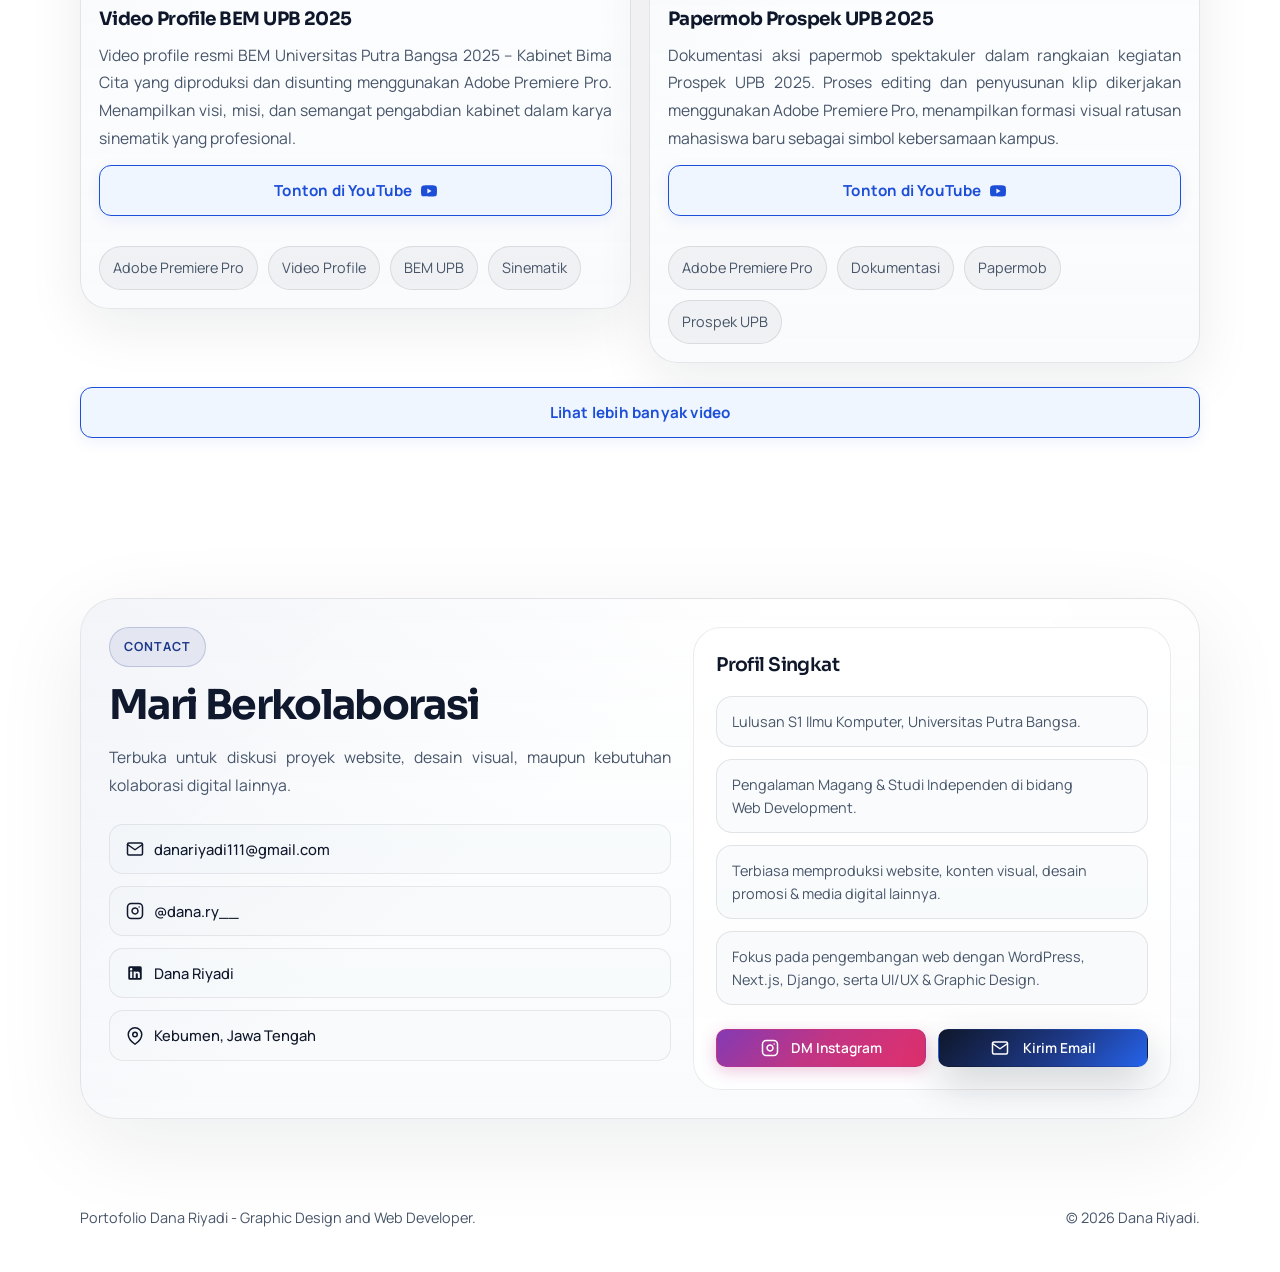
==== commit 141ae6ab: "feat: update contact methods to include Instagram and enhance styling for social buttons" ====
--- a/index.html
+++ b/index.html
@@ -561,10 +561,6 @@
                 Terbuka untuk diskusi proyek website, desain visual, maupun kebutuhan kolaborasi digital lainnya.
               </p>
               <div class="contact-list">
-                <a href="https://wa.me/6288221319983?text=Halo%20Dana%20Riyadi,%20saya%20tertarik%20untuk%20berkolaborasi." target="_blank" rel="noreferrer">
-                  <svg width="18" height="18" viewBox="0 0 24 24" fill="currentColor" style="flex-shrink:0;"><path d="M12.012 2c-5.506 0-9.989 4.478-9.99 9.984a9.964 9.964 0 0 0 1.333 4.993L2 22l5.233-1.237a9.96 9.96 0 0 0 4.779 1.217h.004c5.505 0 9.988-4.478 9.989-9.984 0-2.669-1.038-5.176-2.925-7.062A9.925 9.925 0 0 0 12.012 2zm5.849 14.305c-.244.687-1.42 1.311-1.961 1.391-.497.072-1.144.103-3.666-.941-3.228-1.336-5.305-4.6-5.465-4.814-.16-.214-1.302-1.733-1.302-3.305 0-1.572.825-2.347 1.118-2.669.294-.322.641-.403.855-.403.214 0 .428.004.614.012.197.009.462-.075.723.551.272.651.925 2.257 1.006 2.421.08.164.133.357.027.571-.107.214-.16.347-.321.536-.16.188-.337.42-.482.564-.16.16-.328.334-.141.654.187.32.833 1.371 1.787 2.221 1.229 1.095 2.264 1.435 2.585 1.595.321.16.508.134.695-.08.187-.214.802-.936 1.016-1.257.214-.321.428-.268.722-.16.294.107 1.869.882 2.19 1.043.321.16.535.241.615.375.08.134.08.773-.164 1.46z"/></svg>
-                  <span>088221319983</span>
-                </a>
                 <a href="mailto:danariyadi111@gmail.com">
                   <svg width="18" height="18" viewBox="0 0 24 24" fill="none" stroke="currentColor" stroke-width="2" stroke-linecap="round" stroke-linejoin="round" style="flex-shrink:0;"><path d="M4 4h16c1.1 0 2 .9 2 2v12c0 1.1-.9 2-2 2H4c-1.1 0-2-.9-2-2V6c0-1.1.9-2 2-2z"/><polyline points="22,6 12,13 2,6"/></svg>
                   <span>danariyadi111@gmail.com</span>
@@ -592,9 +588,9 @@
                 <li>Fokus pada pengembangan web dengan WordPress, Next.js, Django, serta UI/UX &amp; Graphic Design.</li>
               </ul>
               <div class="contact-actions">
-                <a class="button button-wa" href="https://wa.me/6288221319983?text=Halo%20Dana%20Riyadi,%20saya%20tertarik%20untuk%20berkolaborasi." target="_blank" rel="noreferrer">
-                  <svg width="18" height="18" viewBox="0 0 24 24" fill="currentColor" style="margin-right: 6px;"><path d="M12.012 2c-5.506 0-9.989 4.478-9.99 9.984a9.964 9.964 0 0 0 1.333 4.993L2 22l5.233-1.237a9.96 9.96 0 0 0 4.779 1.217h.004c5.505 0 9.988-4.478 9.989-9.984 0-2.669-1.038-5.176-2.925-7.062A9.925 9.925 0 0 0 12.012 2zm5.849 14.305c-.244.687-1.42 1.311-1.961 1.391-.497.072-1.144.103-3.666-.941-3.228-1.336-5.305-4.6-5.465-4.814-.16-.214-1.302-1.733-1.302-3.305 0-1.572.825-2.347 1.118-2.669.294-.322.641-.403.855-.403.214 0 .428.004.614.012.197.009.462-.075.723.551.272.651.925 2.257 1.006 2.421.08.164.133.357.027.571-.107.214-.16.347-.321.536-.16.188-.337.42-.482.564-.16.16-.328.334-.141.654.187.32.833 1.371 1.787 2.221 1.229 1.095 2.264 1.435 2.585 1.595.321.16.508.134.695-.08.187-.214.802-.936 1.016-1.257.214-.321.428-.268.722-.16.294.107 1.869.882 2.19 1.043.321.16.535.241.615.375.08.134.08.773-.164 1.46z"/></svg>
-                  <span>Chat WhatsApp</span>
+                <a class="button button-instagram" href="https://ig.me/m/dana.ry__" target="_blank" rel="noreferrer">
+                  <svg width="18" height="18" viewBox="0 0 24 24" fill="none" stroke="currentColor" stroke-width="2" stroke-linecap="round" stroke-linejoin="round" style="margin-right: 6px;"><rect x="2" y="2" width="20" height="20" rx="5" ry="5"/><path d="M16 11.37A4 4 0 1 1 12.63 8 4 4 0 0 1 16 11.37z"/><line x1="17.5" y1="6.5" x2="17.51" y2="6.5"/></svg>
+                  <span>DM Instagram</span>
                 </a>
                 <a class="button button-primary" href="mailto:danariyadi111@gmail.com">
                   <svg width="18" height="18" viewBox="0 0 24 24" fill="none" stroke="currentColor" stroke-width="2" stroke-linecap="round" stroke-linejoin="round" style="margin-right: 8px;"><path d="M4 4h16c1.1 0 2 .9 2 2v12c0 1.1-.9 2-2 2H4c-1.1 0-2-.9-2-2V6c0-1.1.9-2 2-2z"/><polyline points="22,6 12,13 2,6"/></svg>
@@ -646,4 +642,4 @@
 
   <script src="script.js"></script>
 </body>
-</html>+</html>
--- a/style.css
+++ b/style.css
@@ -38,9 +38,10 @@
   line-height: 1.65;
   color: var(--text);
   background:
-    radial-gradient(circle at var(--pointer-x, 20%) var(--pointer-y, 0%), rgba(30, 58, 138, 0.06), transparent 28%),
-    radial-gradient(circle at 84% 16%, rgba(15, 23, 42, 0.04), transparent 18%),
-    linear-gradient(180deg, #ffffff 0%, #f8fafc 45%, #f1f5f9 100%);
+    radial-gradient(circle at var(--pointer-x, 20%) var(--pointer-y, 0%), rgba(37, 99, 235, 0.12), transparent 26%),
+    radial-gradient(circle at 84% 16%, rgba(14, 165, 233, 0.10), transparent 20%),
+    linear-gradient(145deg, #ffffff 0%, #f4f8ff 46%, #eef4ff 100%);
+  background-attachment: fixed;
 }
 
 h1,
@@ -62,14 +63,35 @@
 body::before {
   content: "";
   position: fixed;
-  inset: 0;
+  inset: -88px;
+  z-index: 0;
   pointer-events: none;
   background-image:
-    linear-gradient(rgba(15, 23, 42, 0.04) 1px, transparent 1px),
-    linear-gradient(90deg, rgba(15, 23, 42, 0.04) 1px, transparent 1px);
-  background-size: 88px 88px;
+    linear-gradient(rgba(30, 58, 138, 0.045) 1px, transparent 1px),
+    linear-gradient(90deg, rgba(30, 58, 138, 0.045) 1px, transparent 1px);
+  background-position: 0 0;
+  background-size: 72px 72px;
+  -webkit-mask-image: radial-gradient(circle at center, rgba(0, 0, 0, 0.95), transparent 82%);
   mask-image: radial-gradient(circle at center, rgba(0, 0, 0, 0.95), transparent 82%);
-  opacity: 0.6;
+  opacity: 0.72;
+  animation: background-grid-drift 26s linear infinite;
+}
+
+body::after {
+  content: "";
+  position: fixed;
+  inset: -22vmax;
+  z-index: 0;
+  pointer-events: none;
+  background:
+    radial-gradient(circle at 18% 28%, rgba(37, 99, 235, 0.18) 0 5%, transparent 23%),
+    radial-gradient(circle at 80% 20%, rgba(14, 165, 233, 0.14) 0 4%, transparent 21%),
+    radial-gradient(circle at 72% 78%, rgba(99, 102, 241, 0.13) 0 5%, transparent 23%),
+    radial-gradient(circle at 28% 82%, rgba(6, 182, 212, 0.10) 0 4%, transparent 20%);
+  filter: blur(38px);
+  opacity: 0.85;
+  transform-origin: center;
+  animation: ambient-orbit 22s ease-in-out infinite alternate;
 }
 
 img {
@@ -94,7 +116,51 @@
 
 .page-shell {
   position: relative;
+  z-index: 1;
   isolation: isolate;
+}
+
+.page-shell::before {
+  content: "";
+  position: fixed;
+  inset: 0;
+  z-index: -1;
+  pointer-events: none;
+  background-image:
+    radial-gradient(circle, rgba(30, 64, 175, 0.22) 0 1px, transparent 1.6px),
+    radial-gradient(circle, rgba(14, 165, 233, 0.16) 0 1px, transparent 1.6px);
+  background-position: 0 0, 34px 52px;
+  background-size: 96px 96px, 128px 128px;
+  -webkit-mask-image: linear-gradient(to bottom, transparent, #000 10%, #000 90%, transparent);
+  mask-image: linear-gradient(to bottom, transparent, #000 10%, #000 90%, transparent);
+  opacity: 0.34;
+  animation: particles-float 32s linear infinite;
+}
+
+@keyframes background-grid-drift {
+  to {
+    background-position: 72px 72px;
+  }
+}
+
+@keyframes ambient-orbit {
+  0% {
+    transform: translate3d(-2%, -1%, 0) rotate(0deg) scale(1);
+  }
+
+  50% {
+    transform: translate3d(3%, 2%, 0) rotate(5deg) scale(1.06);
+  }
+
+  100% {
+    transform: translate3d(-1%, 4%, 0) rotate(-3deg) scale(0.98);
+  }
+}
+
+@keyframes particles-float {
+  to {
+    background-position: 48px -96px, -30px -76px;
+  }
 }
 
 .container {
@@ -193,10 +259,18 @@
   background: rgba(30, 58, 138, 0.08);
 }
 
-.nav-cta {
+.nav-menu a.nav-cta,
+.nav-menu a.nav-cta:hover,
+.nav-menu a.nav-cta.active {
   border: 1px solid rgba(15, 23, 42, 0.2);
   color: #ffffff !important;
   background: linear-gradient(135deg, #0F172A, #1E3A8A);
+}
+
+.nav-menu a.nav-cta:hover,
+.nav-menu a.nav-cta.active {
+  border-color: rgba(30, 58, 138, 0.5);
+  box-shadow: 0 8px 22px rgba(15, 23, 42, 0.18);
 }
 
 .menu-toggle {
@@ -500,8 +574,10 @@
 .process-card {
   border: 1px solid var(--line);
   border-radius: var(--radius-lg);
-  background: linear-gradient(180deg, rgba(255, 255, 255, 0.98), rgba(248, 250, 252, 0.95));
+  background: linear-gradient(180deg, rgba(255, 255, 255, 0.93), rgba(248, 250, 252, 0.87));
   box-shadow: var(--shadow);
+  -webkit-backdrop-filter: blur(18px);
+  backdrop-filter: blur(18px);
 }
 
 .hero-stats article {
@@ -528,10 +604,12 @@
   border: 1px solid rgba(15, 23, 42, 0.10);
   border-radius: 34px;
   background:
-    linear-gradient(160deg, rgba(255, 255, 255, 0.99), rgba(248, 250, 252, 0.97)),
+    linear-gradient(160deg, rgba(255, 255, 255, 0.94), rgba(248, 250, 252, 0.89)),
     radial-gradient(circle at top right, rgba(30, 58, 138, 0.06), transparent 26%);
   overflow: hidden;
   box-shadow: 0 28px 90px rgba(15, 23, 42, 0.08);
+  -webkit-backdrop-filter: blur(20px);
+  backdrop-filter: blur(20px);
 }
 
 .hero-panel__blur {
@@ -743,8 +821,10 @@
   padding: 28px 26px;
   border: 1px solid var(--line);
   border-radius: 34px;
-  background: linear-gradient(180deg, rgba(255, 255, 255, 0.98), rgba(248, 250, 252, 0.95));
+  background: linear-gradient(180deg, rgba(255, 255, 255, 0.93), rgba(248, 250, 252, 0.87));
   margin-bottom: 22px;
+  -webkit-backdrop-filter: blur(18px);
+  backdrop-filter: blur(18px);
 }
 
 .section-heading h2,
@@ -1425,10 +1505,12 @@
   border: 1px solid rgba(15, 23, 42, 0.10);
   border-radius: 36px;
   background:
-    linear-gradient(180deg, rgba(255, 255, 255, 0.99), rgba(248, 250, 252, 0.97)),
+    linear-gradient(180deg, rgba(255, 255, 255, 0.94), rgba(248, 250, 252, 0.89)),
     radial-gradient(circle at top right, rgba(30, 58, 138, 0.06), transparent 24%);
   overflow: hidden;
   box-shadow: 0 24px 90px rgba(15, 23, 42, 0.08);
+  -webkit-backdrop-filter: blur(20px);
+  backdrop-filter: blur(20px);
 }
 
 .contact-list {
@@ -2175,25 +2257,25 @@
   }
 }
 
-/* ─── WhatsApp Button Styles ─────────────────────────────────────────────── */
-.button-wa {
-  background: #25d366 !important;
+/* ─── Instagram Button Styles ───────────────────────────────────────────── */
+.button-instagram {
+  background: linear-gradient(135deg, #833ab4, #c13584 48%, #e1306c) !important;
   color: #ffffff !important;
-  border-color: #25d366 !important;
+  border-color: rgba(193, 53, 132, 0.6) !important;
   font-weight: 700;
   display: inline-flex;
   align-items: center;
   gap: 8px;
-  box-shadow: 0 4px 14px rgba(37, 211, 102, 0.35);
+  box-shadow: 0 4px 16px rgba(193, 53, 132, 0.28);
   transition: transform 0.2s ease, box-shadow 0.2s ease, background 0.2s ease;
 }
 
-.button-wa:hover {
-  background: #20ba5a !important;
-  border-color: #20ba5a !important;
+.button-instagram:hover {
+  background: linear-gradient(135deg, #6f2da8, #ad2f7b 48%, #d62976) !important;
+  border-color: rgba(193, 53, 132, 0.8) !important;
   color: #ffffff !important;
   transform: translateY(-2px);
-  box-shadow: 0 6px 20px rgba(37, 211, 102, 0.45);
+  box-shadow: 0 7px 22px rgba(193, 53, 132, 0.38);
 }
 
 /* ─── Experience Download & Password Gate Modal Styles ─────────────────── */
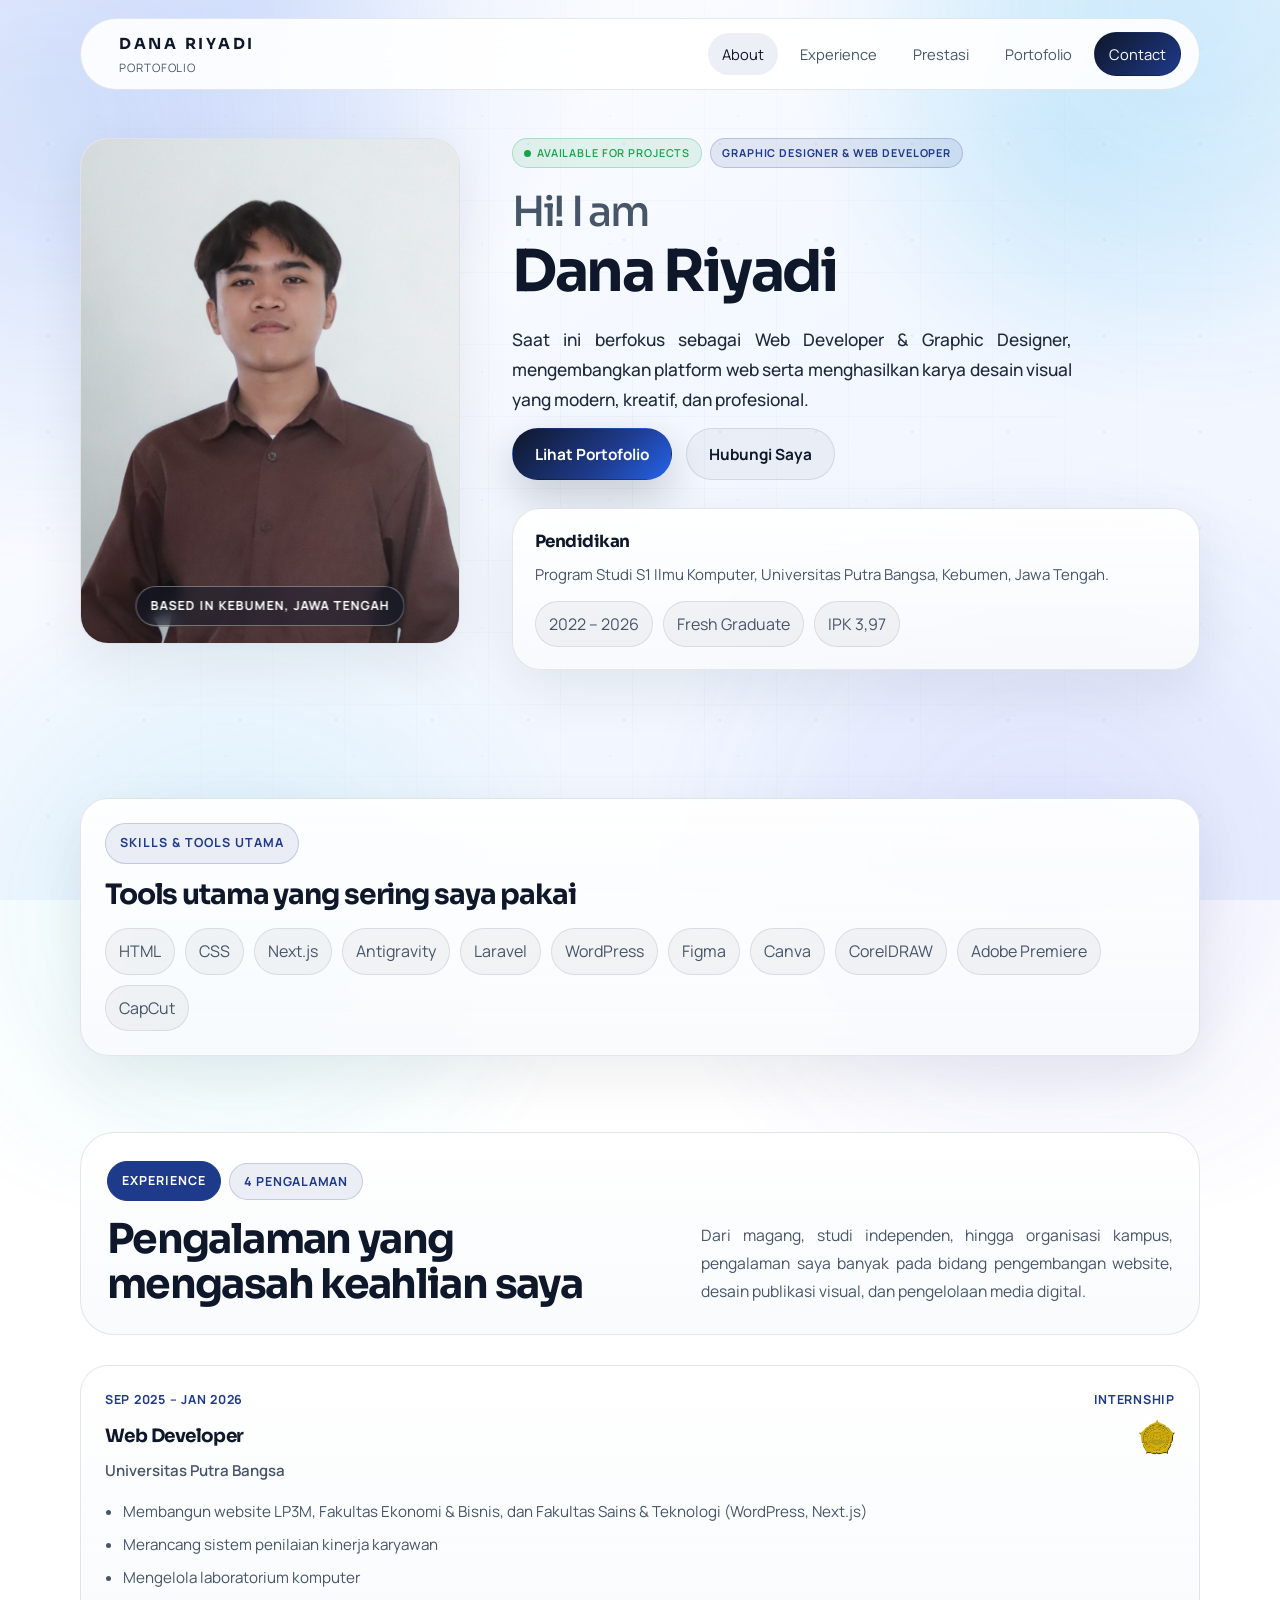
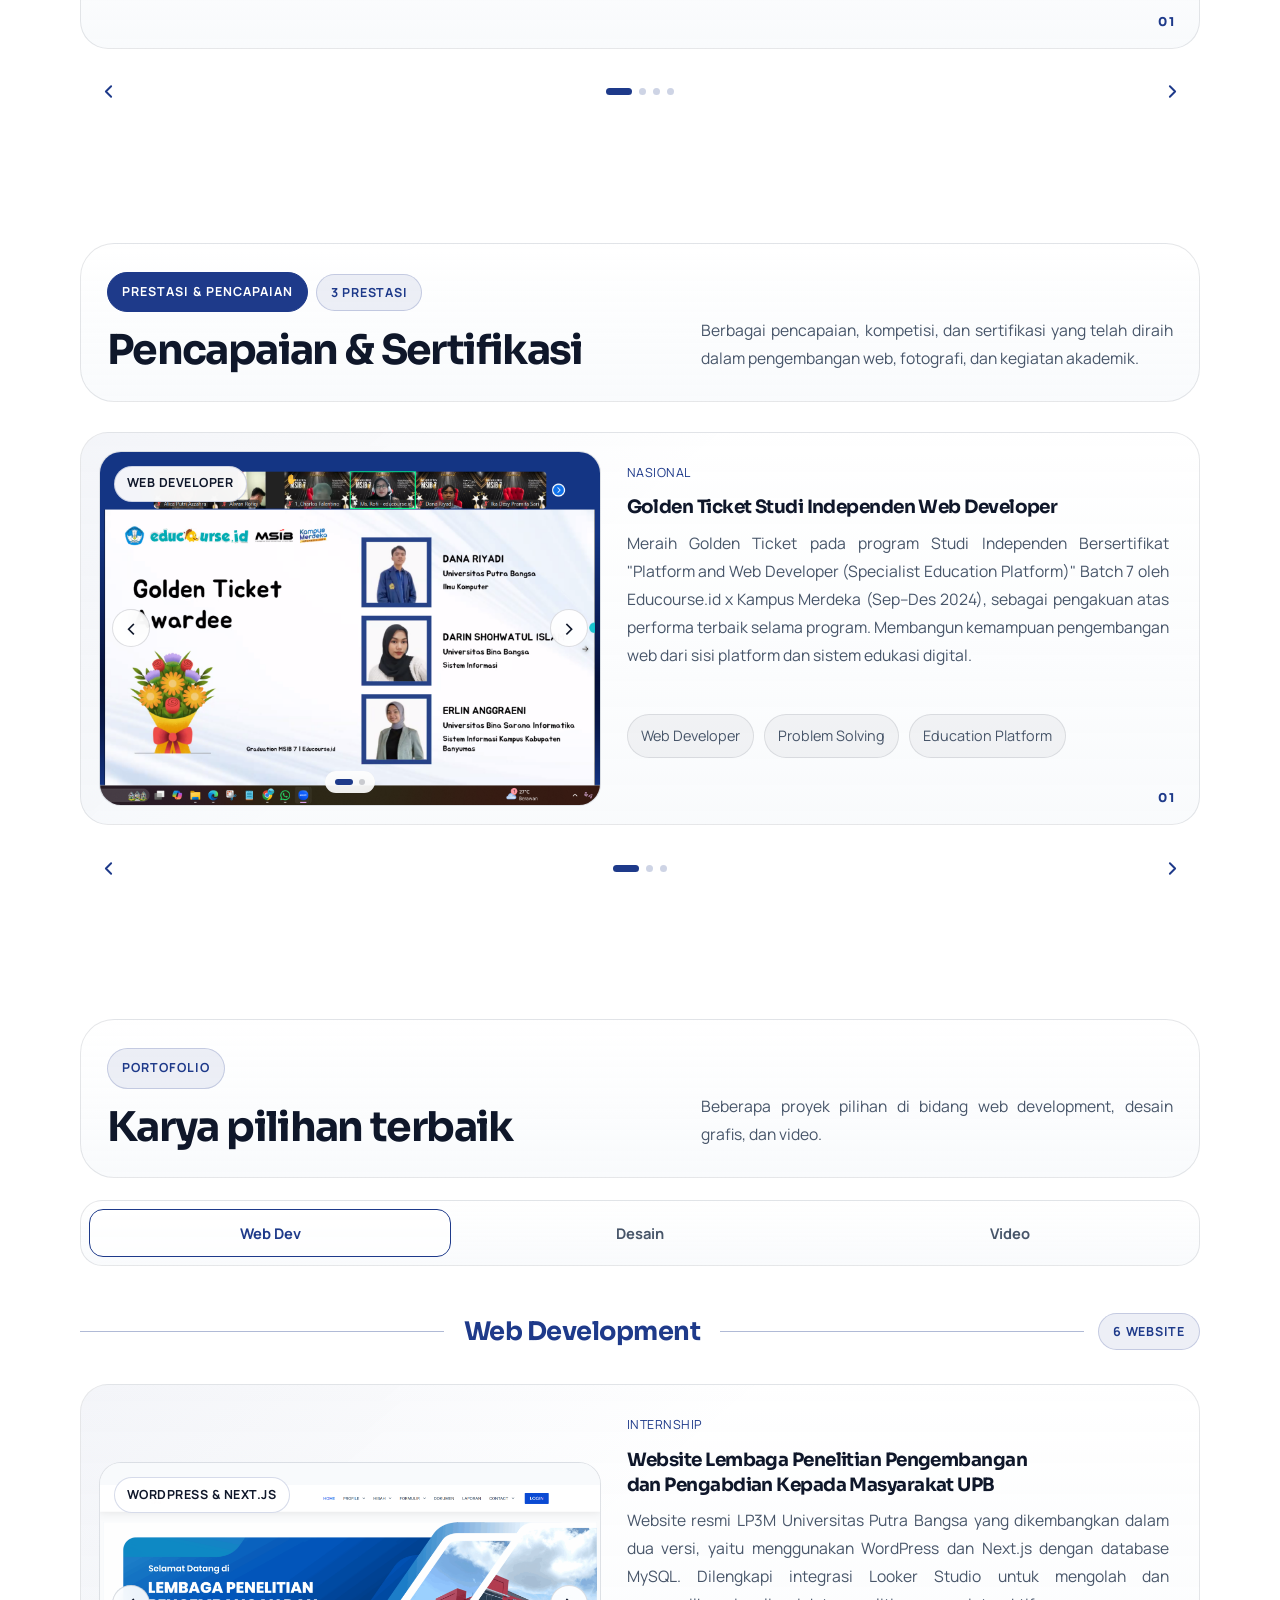
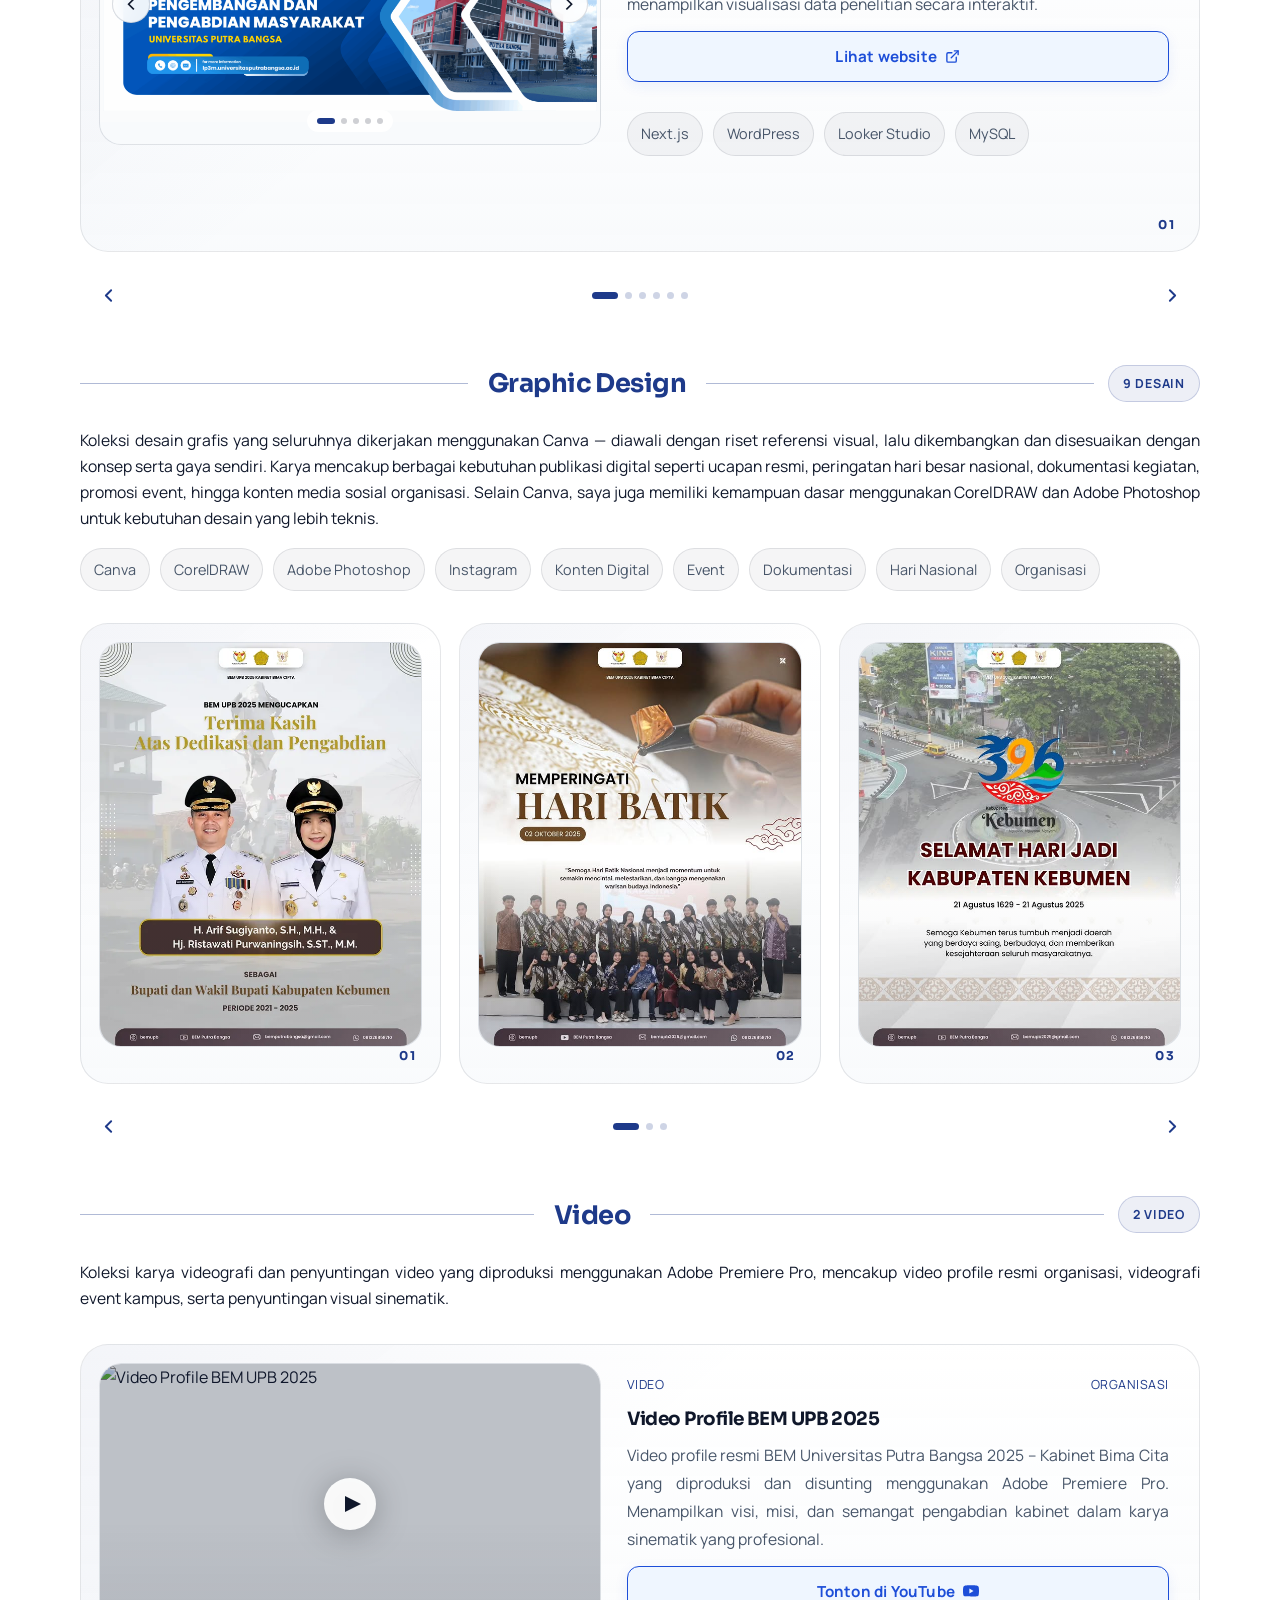
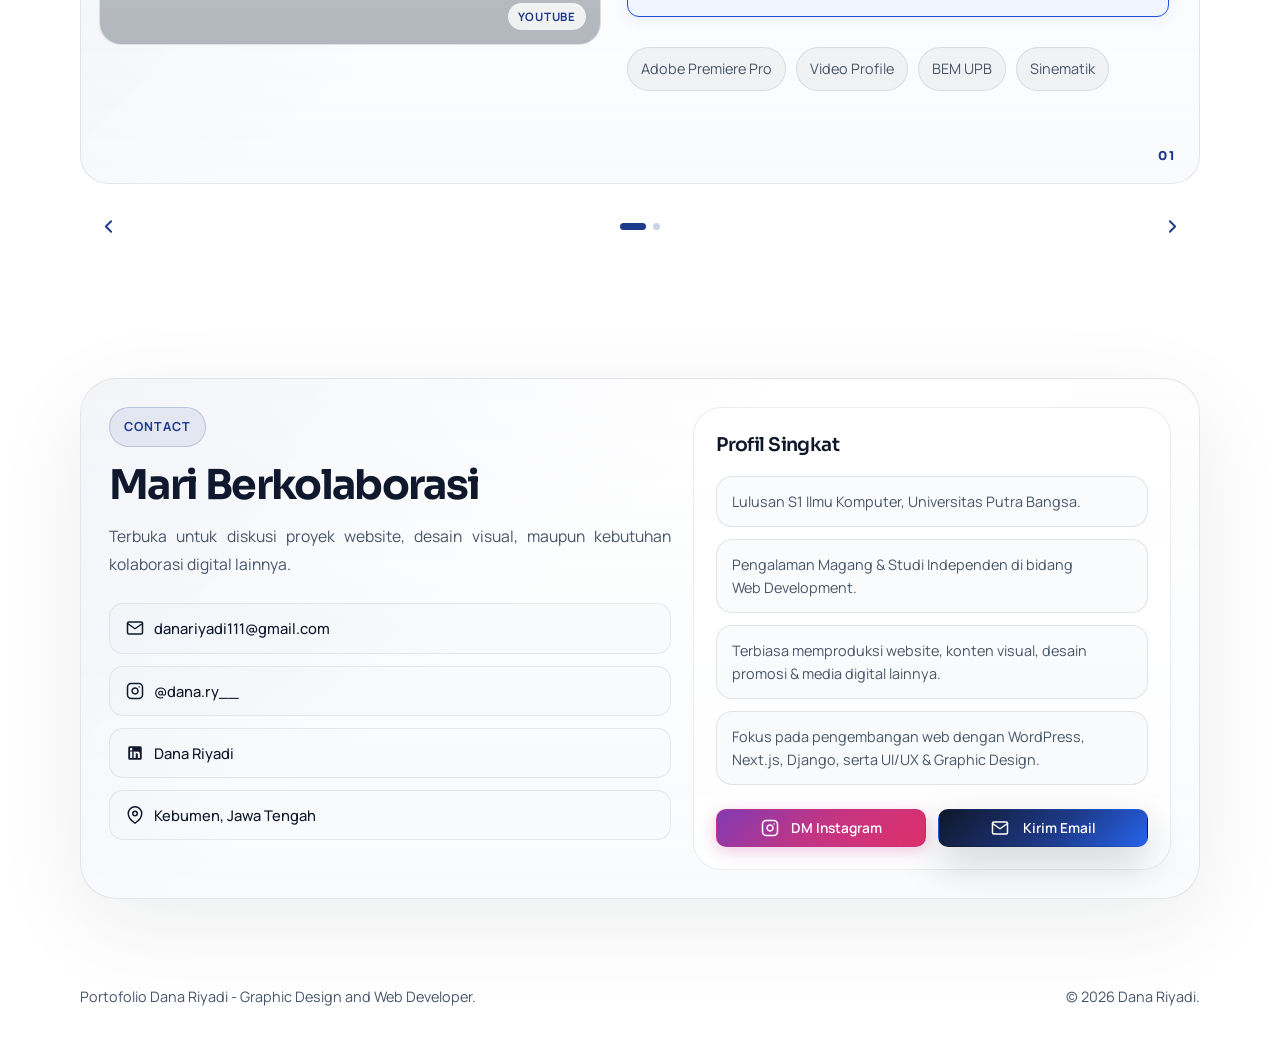
==== commit e1f9c05b: "Implement horizontal carousel functionality with pagination and controls; update styles for improved" ====
--- a/index.html
+++ b/index.html
@@ -9,7 +9,7 @@
   <link rel="preconnect" href="https://fonts.googleapis.com">
   <link rel="preconnect" href="https://fonts.gstatic.com" crossorigin>
   <link href="https://fonts.googleapis.com/css2?family=Manrope:wght@400;500;600;700;800&family=Sora:wght@500;600;700;800&display=swap" rel="stylesheet">
-  <link rel="stylesheet" href="style.css">
+  <link rel="stylesheet" href="style.css?v=20260904-25">
 </head>
 <body>
   <div class="page-shell">
@@ -54,20 +54,6 @@
                   <span class="section-label" style="color: #ffffff; border-color: rgba(255,255,255,0.35); background: rgba(15,23,42,0.45); backdrop-filter: blur(8px);">Based in Kebumen, Jawa Tengah</span>
                 </div>
               </div>
-              <div class="hero-stats" style="margin-top: 18px;">
-                <article>
-                  <strong>10+</strong>
-                  <span>Website &amp; Sistem</span>
-                </article>
-                <article>
-                  <strong>10+</strong>
-                  <span>Media &amp; Publikasi</span>
-                </article>
-                <article>
-                  <strong>3+</strong>
-                  <span>Prestasi</span>
-                </article>
-              </div>
             </div>
 
             <!-- Info & Support Content -->
@@ -89,11 +75,6 @@
                   Saat ini berfokus sebagai Web Developer &amp; Graphic Designer, mengembangkan platform web serta menghasilkan karya desain visual yang modern, kreatif, dan profesional.
                 </p>
                 
-                <!-- 2. About your background, experience & vibe -->
-                <p style="color: var(--muted); line-height: 1.75; font-size: 0.98rem; margin: 0 0 24px; max-width: 480px;">
-                  Mengutamakan kualitas, ketelitian, dan inovasi dalam setiap proses untuk menghadirkan solusi digital yang bernilai.
-                </p>
-                
                 <div class="hero-actions" style="margin-top: 0; margin-bottom: 24px;">
                   <a class="button button-primary" href="#portofolio">Lihat Portofolio</a>
                   <a class="button button-secondary" href="#contact">Hubungi Saya</a>
@@ -110,18 +91,24 @@
                     <span>IPK 3,97</span>
                   </div>
                 </article>
-
-                <article class="glass-card reveal" style="padding: 22px;">
-                  <h3 style="margin-top: 0; margin-bottom: 8px; font-size: 1.05rem;">Skills &amp; Tools Utama</h3>
-                  <div class="tag-list skill-cloud" style="margin-top: 12px;">
-                    <span>HTML</span><span>CSS</span><span>Next.js</span><span>Antigravity</span><span>Laravel</span><span>WordPress</span>
-                    <span>Figma</span><span>Canva</span><span>CorelDRAW</span><span>Adobe Premiere</span><span>CapCut</span>
-                  </div>
-                </article>
-              </div>
-            </div>
-
-          </div>
+              </div>
+            </div>
+
+          </div>
+        </div>
+      </section>
+
+      <!-- SKILLS & TOOLS UTAMA -->
+      <section class="section" id="skills">
+        <div class="container">
+          <article class="glass-card reveal tools-card skills-summary-card">
+            <span class="section-label">Skills &amp; Tools Utama</span>
+            <h2>Tools utama yang sering saya pakai</h2>
+            <div class="tag-list skill-cloud">
+              <span>HTML</span><span>CSS</span><span>Next.js</span><span>Antigravity</span><span>Laravel</span><span>WordPress</span>
+              <span>Figma</span><span>Canva</span><span>CorelDRAW</span><span>Adobe Premiere</span><span>CapCut</span>
+            </div>
+          </article>
         </div>
       </section>
 
@@ -131,7 +118,10 @@
         <div class="container">
           <div class="section-heading section-heading--split reveal">
             <div>
-              <span class="section-label">Experience</span>
+              <div class="section-label-row">
+                <span class="section-label">Experience</span>
+                <span class="section-count-badge" data-carousel-count data-count-label="Pengalaman">4 Pengalaman</span>
+              </div>
               <h2>Pengalaman yang mengasah keahlian saya</h2>
             </div>
             <p>
@@ -148,7 +138,7 @@
             </div>
           </div>
 
-          <div class="experience-grid">
+          <div class="experience-grid horizontal-auto-carousel" data-horizontal-carousel aria-label="Daftar pengalaman">
             <article class="glass-card reveal experience-card">
               <div class="experience-meta">
                 <span>Sep 2025 – Jan 2026</span>
@@ -219,13 +209,16 @@
         <div class="container">
           <div class="section-heading section-heading--split reveal">
             <div>
-              <span class="section-label">Prestasi &amp; Pencapaian</span>
+              <div class="section-label-row">
+                <span class="section-label">Prestasi &amp; Pencapaian</span>
+                <span class="section-count-badge" data-carousel-count data-count-label="Prestasi">3 Prestasi</span>
+              </div>
               <h2>Pencapaian &amp; Sertifikasi</h2>
             </div>
             <p>Berbagai pencapaian, kompetisi, dan sertifikasi yang telah diraih dalam pengembangan web, fotografi, dan kegiatan akademik.</p>
           </div>
 
-          <div class="projects-grid" style="align-items:stretch;">
+          <div class="projects-grid horizontal-auto-carousel" data-horizontal-carousel aria-label="Daftar prestasi dan pencapaian">
 
             <!-- Card 1: Golden Ticket Web Developer -->
             <article class="project-card reveal">
@@ -298,23 +291,17 @@
 
           <!-- PORTFOLIO FILTER TABS -->
           <div class="portfolio-filter-tabs reveal" id="portfolio-filter-tabs">
-            <button class="pf-tab pf-tab--active" onclick="scrollToPortfolioSection('section-webdev')" id="tab-webdev" type="button">
-              <svg width="16" height="16" viewBox="0 0 24 24" fill="none" stroke="currentColor" stroke-width="2" stroke-linecap="round" stroke-linejoin="round"><rect x="3" y="3" width="18" height="18" rx="2"/><polyline points="9 9 12 6 15 9"/><line x1="12" y1="6" x2="12" y2="18"/></svg>
-              Web Dev
-            </button>
-            <button class="pf-tab" onclick="scrollToPortfolioSection('section-desain')" id="tab-desain" type="button">
-              <svg width="16" height="16" viewBox="0 0 24 24" fill="none" stroke="currentColor" stroke-width="2" stroke-linecap="round" stroke-linejoin="round"><circle cx="12" cy="12" r="10"/><path d="M8 14s1.5 2 4 2 4-2 4-2"/><line x1="9" y1="9" x2="9.01" y2="9"/><line x1="15" y1="9" x2="15.01" y2="9"/></svg>
-              Desain
-            </button>
-            <button class="pf-tab" onclick="scrollToPortfolioSection('section-video')" id="tab-video" type="button">
-              <svg width="16" height="16" viewBox="0 0 24 24" fill="none" stroke="currentColor" stroke-width="2" stroke-linecap="round" stroke-linejoin="round"><polygon points="23 7 16 12 23 17 23 7"/><rect x="1" y="5" width="15" height="14" rx="2" ry="2"/></svg>
-              Video
-            </button>
+            <button class="pf-tab pf-tab--active" onclick="scrollToPortfolioSection('section-webdev')" id="tab-webdev" type="button">Web Dev</button>
+            <button class="pf-tab" onclick="scrollToPortfolioSection('section-desain')" id="tab-desain" type="button">Desain</button>
+            <button class="pf-tab" onclick="scrollToPortfolioSection('section-video')" id="tab-video" type="button">Video</button>
           </div>
 
           <!-- WEB DEV -->
-          <h2 class="portfolio-category-heading reveal" id="section-webdev">Web Development</h2>
-          <div class="projects-grid" style="align-items:stretch;">
+          <div class="portfolio-category-title-row reveal">
+            <h2 class="portfolio-category-heading" id="section-webdev">Web Development</h2>
+            <span class="section-count-badge" data-carousel-count data-carousel-count-for="portfolio-webdev-carousel" data-count-label="Website">6 Website</span>
+          </div>
+          <div class="projects-grid horizontal-auto-carousel portfolio-web-carousel" id="portfolio-webdev-carousel" data-horizontal-carousel aria-label="Daftar project website" style="align-items:stretch;">
 
             <!-- LP3M Next.js & WordPress -->
             <article class="project-card reveal">
@@ -409,15 +396,11 @@
 
           </div>
 
-          <!-- BUTTON SUB-SECTION WEB DEV -->
-          <div style="margin-top: 24px; margin-bottom: 48px;" class="reveal">
-            <a class="button button-see-more" href="portofolio.html?filter=web">
-              <span>Lihat lebih banyak website</span>
-            </a>
-          </div>
-
           <!-- GRAPHIC DESIGN -->
-          <h2 class="portfolio-category-heading reveal" id="section-desain">Graphic Design</h2>
+          <div class="portfolio-category-title-row reveal">
+            <h2 class="portfolio-category-heading" id="section-desain">Graphic Design</h2>
+            <span class="section-count-badge" data-carousel-count data-carousel-count-for="portfolio-design-carousel" data-count-label="Desain">9 Desain</span>
+          </div>
           <p class="reveal" style="text-align:justify;text-justify:inter-word;margin-top:8px;margin-bottom:16px;color:var(--text-muted);font-size:0.98rem;line-height:1.65;">Koleksi desain grafis yang seluruhnya dikerjakan menggunakan Canva — diawali dengan riset referensi visual, lalu dikembangkan dan disesuaikan dengan konsep serta gaya sendiri. Karya mencakup berbagai kebutuhan publikasi digital seperti ucapan resmi, peringatan hari besar nasional, dokumentasi kegiatan, promosi event, hingga konten media sosial organisasi. Selain Canva, saya juga memiliki kemampuan dasar menggunakan CorelDRAW dan Adobe Photoshop untuk kebutuhan desain yang lebih teknis.</p>
           <div class="project-tags reveal" style="margin-top:0;margin-bottom:24px;">
             <span>Canva</span>
@@ -430,7 +413,7 @@
             <span>Hari Nasional</span>
             <span>Organisasi</span>
           </div>
-          <div class="projects-grid design-grid">
+          <div class="projects-grid design-grid horizontal-auto-carousel portfolio-design-carousel" id="portfolio-design-carousel" data-horizontal-carousel data-carousel-items-desktop="3" data-scroll-step-desktop="3" data-carousel-animation="smooth" aria-label="Daftar desain grafis">
             <article class="project-card design-card reveal">
               <div class="project-media" style="aspect-ratio:4/5;">
                 <img src="assets/projects/design/14.webp" alt="Design 14" loading="lazy" decoding="async">
@@ -478,17 +461,13 @@
             </article>
           </div>
 
-          <!-- BUTTON SUB-SECTION GRAPHIC DESIGN -->
-          <div style="margin-top: 24px; margin-bottom: 48px;" class="reveal">
-            <a class="button button-see-more" href="portofolio.html?filter=design">
-              <span>Lihat lebih banyak desain grafis</span>
-            </a>
-          </div>
-
           <!-- VIDEO -->
-          <h2 class="portfolio-category-heading reveal" id="section-video">Video</h2>
+          <div class="portfolio-category-title-row reveal">
+            <h2 class="portfolio-category-heading" id="section-video">Video</h2>
+            <span class="section-count-badge" data-carousel-count data-carousel-count-for="portfolio-video-carousel" data-count-label="Video">2 Video</span>
+          </div>
           <p class="reveal" style="text-align:justify;text-justify:inter-word;margin-top:8px;margin-bottom:24px;color:var(--text-muted);font-size:0.98rem;line-height:1.65;">Koleksi karya videografi dan penyuntingan video yang diproduksi menggunakan Adobe Premiere Pro, mencakup video profile resmi organisasi, videografi event kampus, serta penyuntingan visual sinematik.</p>
-          <div class="projects-grid">
+          <div class="projects-grid horizontal-auto-carousel portfolio-video-carousel" id="portfolio-video-carousel" data-horizontal-carousel aria-label="Daftar video">
             <article class="project-card reveal">
               <a href="https://www.youtube.com/watch?v=QSQfKe1WLQ4" target="_blank" rel="noopener noreferrer" class="video-thumb-link" aria-label="Tonton Video Profile BEM UPB 2025 di YouTube">
                 <div class="project-media video-thumb" style="aspect-ratio:16/9;">
@@ -538,13 +517,6 @@
                 <div class="project-tags"><span>Adobe Premiere Pro</span><span>Dokumentasi</span><span>Papermob</span><span>Prospek UPB</span></div>
               </div>
             </article>
-          </div>
-
-          <!-- BUTTON SUB-SECTION VIDEO -->
-          <div style="margin-top: 24px; margin-bottom: 32px;" class="reveal">
-            <a class="button button-see-more" href="portofolio.html?filter=video">
-              <span>Lihat lebih banyak video</span>
-            </a>
           </div>
 
         </div>
@@ -640,6 +612,6 @@
     </div>
   </div>
 
-  <script src="script.js"></script>
+  <script src="script.js?v=20260904-25"></script>
 </body>
 </html>
--- a/style.css
+++ b/style.css
@@ -337,6 +337,36 @@
   text-transform: uppercase;
 }
 
+.section-label-row {
+  display: flex;
+  align-items: center;
+  flex-wrap: wrap;
+  gap: 8px;
+  width: fit-content;
+}
+
+.section-label-row .section-label {
+  border-color: #1e3a8a;
+  background: #1e3a8a;
+  color: #ffffff;
+}
+
+.section-count-badge {
+  display: inline-flex;
+  align-items: center;
+  width: fit-content;
+  padding: 9px 14px;
+  border: 1px solid rgba(30, 58, 138, 0.2);
+  border-radius: 999px;
+  background: rgba(30, 58, 138, 0.08);
+  color: #1e3a8a;
+  font-size: 0.78rem;
+  font-weight: 700;
+  letter-spacing: 0.06em;
+  line-height: normal;
+  text-transform: uppercase;
+}
+
 .hero-copy h1,
 .section-heading h1,
 .contact-copy h1,
@@ -424,33 +454,39 @@
 /* ─── PORTFOLIO FILTER TABS ──────────────────────────────── */
 .portfolio-filter-tabs {
   display: flex;
-  gap: 10px;
-  flex-wrap: wrap;
-  margin-bottom: 40px;
+  gap: 8px;
+  flex-wrap: nowrap;
+  margin-bottom: 38px;
   margin-top: 8px;
-  padding: 6px;
-  background: rgba(29, 78, 216, 0.05);
-  border: 1.5px solid rgba(29, 78, 216, 0.12);
-  border-radius: 16px;
-  width: fit-content;
-  max-width: 100%;
+  width: 100%;
+  max-width: none;
+  padding: 8px;
+  border: 1px solid var(--line);
+  border-radius: 22px;
+  background: linear-gradient(180deg, rgba(255, 255, 255, 0.93), rgba(248, 250, 252, 0.87));
+  -webkit-backdrop-filter: blur(18px);
+  backdrop-filter: blur(18px);
 }
 
 .pf-tab {
-  display: inline-flex;
-  align-items: center;
+  display: flex;
+  flex: 1 1 0;
+  align-items: center;
+  justify-content: center;
   gap: 8px;
-  padding: 10px 22px;
-  border-radius: 10px;
-  border: 1.5px solid transparent;
+  min-width: 0;
+  min-height: 48px;
+  padding: 10px 16px;
+  border-radius: 14px;
+  border: 1px solid transparent;
   background: transparent;
   color: var(--muted, #64748b);
   font-family: inherit;
   font-size: 0.92rem;
-  font-weight: 600;
-  letter-spacing: 0.2px;
+  font-weight: 700;
+  letter-spacing: 0;
   cursor: pointer;
-  transition: all 200ms cubic-bezier(0.4, 0, 0.2, 1);
+  transition: color 200ms ease, background 200ms ease, border-color 200ms ease, transform 200ms ease, box-shadow 200ms ease;
   white-space: nowrap;
 }
 
@@ -460,45 +496,53 @@
 }
 
 .pf-tab:hover {
-  background: rgba(29, 78, 216, 0.08);
-  color: #1d4ed8;
-  border-color: rgba(29, 78, 216, 0.2);
+  background: rgba(30, 58, 138, 0.07);
+  color: #1e3a8a;
+  border-color: rgba(30, 58, 138, 0.14);
   transform: translateY(-1px);
 }
 
 .pf-tab:hover svg {
-  stroke: #1d4ed8;
+  stroke: #1e3a8a;
 }
 
 .pf-tab--active,
 .pf-tab.pf-tab--active {
-  background: #1d4ed8;
-  color: #ffffff;
-  border-color: #1d4ed8;
-  box-shadow: 0 4px 14px rgba(29, 78, 216, 0.30);
+  background: rgba(255, 255, 255, 0.72);
+  color: #1e3a8a;
+  border-color: #1e3a8a;
+  box-shadow: none;
 }
 
 .pf-tab--active svg,
 .pf-tab.pf-tab--active svg {
-  stroke: #ffffff;
+  stroke: #1e3a8a;
 }
 
 .pf-tab--active:hover {
-  background: #1e40af;
-  border-color: #1e40af;
+  background: rgba(30, 58, 138, 0.07);
+  border-color: #1e3a8a;
   transform: translateY(-1px);
-  box-shadow: 0 6px 20px rgba(29, 78, 216, 0.38);
+  box-shadow: none;
 }
 
 @media (max-width: 480px) {
   .portfolio-filter-tabs {
     gap: 6px;
-    padding: 5px;
-  }
+    padding: 6px;
+    border-radius: 18px;
+  }
+
   .pf-tab {
-    padding: 9px 16px;
-    font-size: 0.87rem;
+    min-height: 44px;
+    padding: 9px 10px;
+    font-size: 0.84rem;
     gap: 6px;
+  }
+
+  .pf-tab svg {
+    width: 15px;
+    height: 15px;
   }
 }
 /* ─────────────────────────────────────────────────────────── */
@@ -884,6 +928,18 @@
   margin-top: 18px;
 }
 
+.skills-summary-card {
+  margin-top: 0;
+}
+
+.skills-summary-card h2 {
+  margin: 16px 0 0;
+  font-family: "Sora", sans-serif;
+  font-size: clamp(1.45rem, 2.2vw, 2rem);
+  line-height: 1.08;
+  letter-spacing: -0.04em;
+}
+
 .glass-card {
   padding: 24px;
 }
@@ -1214,6 +1270,229 @@
   gap: 18px;
 }
 
+/* Experience and achievement carousels */
+.horizontal-carousel-shell {
+  position: relative;
+  width: 100%;
+  margin-inline: auto;
+}
+
+.horizontal-carousel-controls {
+  display: flex;
+  align-items: center;
+  justify-content: space-between;
+  gap: 14px;
+  width: 100%;
+  min-height: 46px;
+  margin-top: 12px;
+  padding: 0 4px;
+}
+
+.horizontal-auto-carousel {
+  --carousel-items: 1;
+  display: flex;
+  align-items: stretch;
+  gap: 18px;
+  overflow-x: auto;
+  overflow-y: hidden;
+  padding: 8px 0;
+  scroll-snap-type: x mandatory;
+  scrollbar-width: none;
+  -ms-overflow-style: none;
+  overscroll-behavior-inline: contain;
+}
+
+.horizontal-auto-carousel > * {
+  flex: 0 0 calc((100% - (18px * (var(--carousel-items) - 1))) / var(--carousel-items));
+  min-width: 0;
+  transform-origin: center;
+  scroll-snap-align: start;
+  scroll-snap-stop: always;
+}
+
+.horizontal-auto-carousel[data-carousel-items-desktop="3"] {
+  --carousel-items: 3;
+}
+
+.portfolio-web-carousel > .project-card,
+.portfolio-video-carousel > .project-card {
+  grid-template-columns: minmax(0, 0.95fr) minmax(0, 1.05fr);
+  gap: 26px;
+  align-items: center;
+}
+
+.portfolio-web-carousel > .project-card .project-media,
+.portfolio-video-carousel > .project-card .project-media {
+  aspect-ratio: 16 / 9 !important;
+  min-height: 0;
+  height: auto;
+}
+
+.portfolio-web-carousel > .project-card .project-media img,
+.portfolio-web-carousel > .project-card .media-slide img,
+.portfolio-video-carousel > .project-card .project-media img,
+.portfolio-video-carousel > .project-card .media-slide img {
+  object-fit: contain;
+  background: #f8fafc;
+}
+
+.portfolio-web-carousel > .project-card .project-content,
+.portfolio-video-carousel > .project-card .project-content {
+  justify-content: center;
+  padding: 12px 12px 48px 0;
+}
+
+.horizontal-auto-carousel > .reveal.is-visible {
+  opacity: 0.72;
+  transform: scale(0.975);
+  transition: opacity 500ms ease, transform 650ms cubic-bezier(0.22, 1, 0.36, 1), border-color 250ms ease;
+}
+
+.portfolio-design-carousel > .reveal.is-visible {
+  opacity: 0.9;
+  transform: scale(0.985);
+  transition: opacity 760ms ease, transform 900ms cubic-bezier(0.16, 1, 0.3, 1), border-color 250ms ease;
+}
+
+.horizontal-auto-carousel > .reveal.is-visible.is-carousel-visible {
+  opacity: 1;
+  transform: scale(1);
+}
+
+.horizontal-auto-carousel::-webkit-scrollbar {
+  display: none;
+}
+
+.horizontal-auto-carousel > .experience-card,
+.horizontal-auto-carousel > .project-card {
+  box-shadow: none !important;
+}
+
+.horizontal-auto-carousel > .experience-card {
+  position: relative;
+  padding-bottom: 58px;
+}
+
+.portfolio-video-carousel .video-thumb-link {
+  height: 100%;
+}
+
+.carousel-card-number {
+  position: absolute;
+  right: 24px;
+  bottom: 20px;
+  z-index: 5;
+  color: #1e3a8a;
+  font-family: "Sora", sans-serif;
+  font-size: 0.76rem;
+  font-weight: 700;
+  letter-spacing: 0.12em;
+  line-height: 1;
+  pointer-events: none;
+}
+
+.horizontal-auto-carousel > .experience-card:hover,
+.horizontal-auto-carousel > .project-card:hover {
+  box-shadow: none !important;
+  transform: translateY(-3px) scale(1);
+}
+
+.horizontal-carousel-arrow {
+  display: grid;
+  width: 48px;
+  height: 42px;
+  padding: 0;
+  place-items: center;
+  border: 0;
+  border-radius: 0;
+  background: transparent;
+  color: #1e3a8a;
+  box-shadow: none;
+  cursor: pointer;
+  transition: color 220ms ease, background 220ms ease, border-color 220ms ease, transform 350ms cubic-bezier(0.22, 1, 0.36, 1);
+}
+
+.horizontal-carousel-arrow:hover {
+  background: rgba(30, 58, 138, 0.08);
+  color: #1e40af;
+  transform: scale(1.08);
+}
+
+.horizontal-carousel-arrow:active {
+  transform: scale(0.94);
+}
+
+.horizontal-carousel-arrow:focus-visible {
+  outline: 3px solid rgba(37, 99, 235, 0.28);
+  outline-offset: 3px;
+}
+
+.horizontal-carousel-arrow svg {
+  transition: transform 250ms ease;
+}
+
+.horizontal-carousel-arrow--prev:hover svg {
+  transform: translateX(-2px);
+}
+
+.horizontal-carousel-arrow--next:hover svg {
+  transform: translateX(2px);
+}
+
+.horizontal-carousel-pagination {
+  display: flex;
+  align-items: center;
+  justify-content: center;
+  gap: 7px;
+  min-height: 18px;
+  margin: 0 auto;
+}
+
+.horizontal-carousel-dot {
+  width: 7px;
+  height: 7px;
+  padding: 0;
+  border: 0;
+  border-radius: 999px;
+  background: rgba(30, 58, 138, 0.22);
+  box-shadow: none;
+  cursor: pointer;
+  transition: width 380ms cubic-bezier(0.22, 1, 0.36, 1), background 250ms ease, transform 250ms ease;
+}
+
+.horizontal-carousel-dot:hover {
+  background: rgba(30, 58, 138, 0.52);
+  transform: scale(1.15);
+}
+
+.horizontal-carousel-dot.is-active {
+  width: 26px;
+  background: #1e3a8a;
+}
+
+.horizontal-carousel-dot:focus-visible {
+  outline: 2px solid rgba(37, 99, 235, 0.32);
+  outline-offset: 3px;
+}
+
+#prestasi .horizontal-auto-carousel > .project-card {
+  grid-template-columns: minmax(0, 0.95fr) minmax(0, 1.05fr);
+  grid-template-rows: 1fr;
+  gap: 26px;
+  align-items: stretch;
+}
+
+#prestasi .horizontal-auto-carousel > .project-card .project-media {
+  height: 100%;
+  min-height: 320px;
+  aspect-ratio: auto !important;
+}
+
+#prestasi .horizontal-auto-carousel > .project-card .project-content {
+  justify-content: center;
+  padding: 12px 12px 48px 0;
+}
+
 /* ─── Achievement Card Component ────────────────────────────────────────────── */
 
 .achievements-grid {
@@ -1475,6 +1754,19 @@
   text-align: center;
   margin: 44px 0 24px;
   letter-spacing: -0.02em;
+}
+
+.portfolio-category-title-row {
+  display: flex;
+  align-items: center;
+  justify-content: center;
+  gap: 14px;
+  margin: 44px 0 24px;
+}
+
+.portfolio-category-title-row .portfolio-category-heading {
+  margin: 0;
+  flex: 1;
 }
 
 .portfolio-category-heading::before,
@@ -1823,6 +2115,53 @@
 }
 
 @media (max-width: 860px) {
+  .horizontal-auto-carousel {
+    --carousel-items: 1;
+  }
+
+  .horizontal-auto-carousel > * {
+    flex-basis: 100%;
+  }
+
+  .horizontal-carousel-arrow {
+    width: 44px;
+    height: 40px;
+  }
+
+  .horizontal-carousel-controls {
+    min-height: 44px;
+    margin-top: 10px;
+    padding: 0;
+  }
+
+  .portfolio-category-title-row {
+    justify-content: flex-start;
+    flex-wrap: wrap;
+    gap: 10px;
+  }
+
+  .portfolio-web-carousel > .project-card,
+  .portfolio-video-carousel > .project-card,
+  #prestasi .horizontal-auto-carousel > .project-card {
+    grid-template-columns: 1fr;
+    grid-template-rows: auto 1fr;
+    gap: 18px;
+  }
+
+  .portfolio-web-carousel > .project-card .project-media,
+  .portfolio-video-carousel > .project-card .project-media,
+  #prestasi .horizontal-auto-carousel > .project-card .project-media {
+    height: auto;
+    min-height: 0;
+    aspect-ratio: 16 / 9 !important;
+  }
+
+  .portfolio-web-carousel > .project-card .project-content,
+  .portfolio-video-carousel > .project-card .project-content,
+  #prestasi .horizontal-auto-carousel > .project-card .project-content {
+    padding: 0 0 42px;
+  }
+
   .site-header {
     padding-top: 14px;
   }
